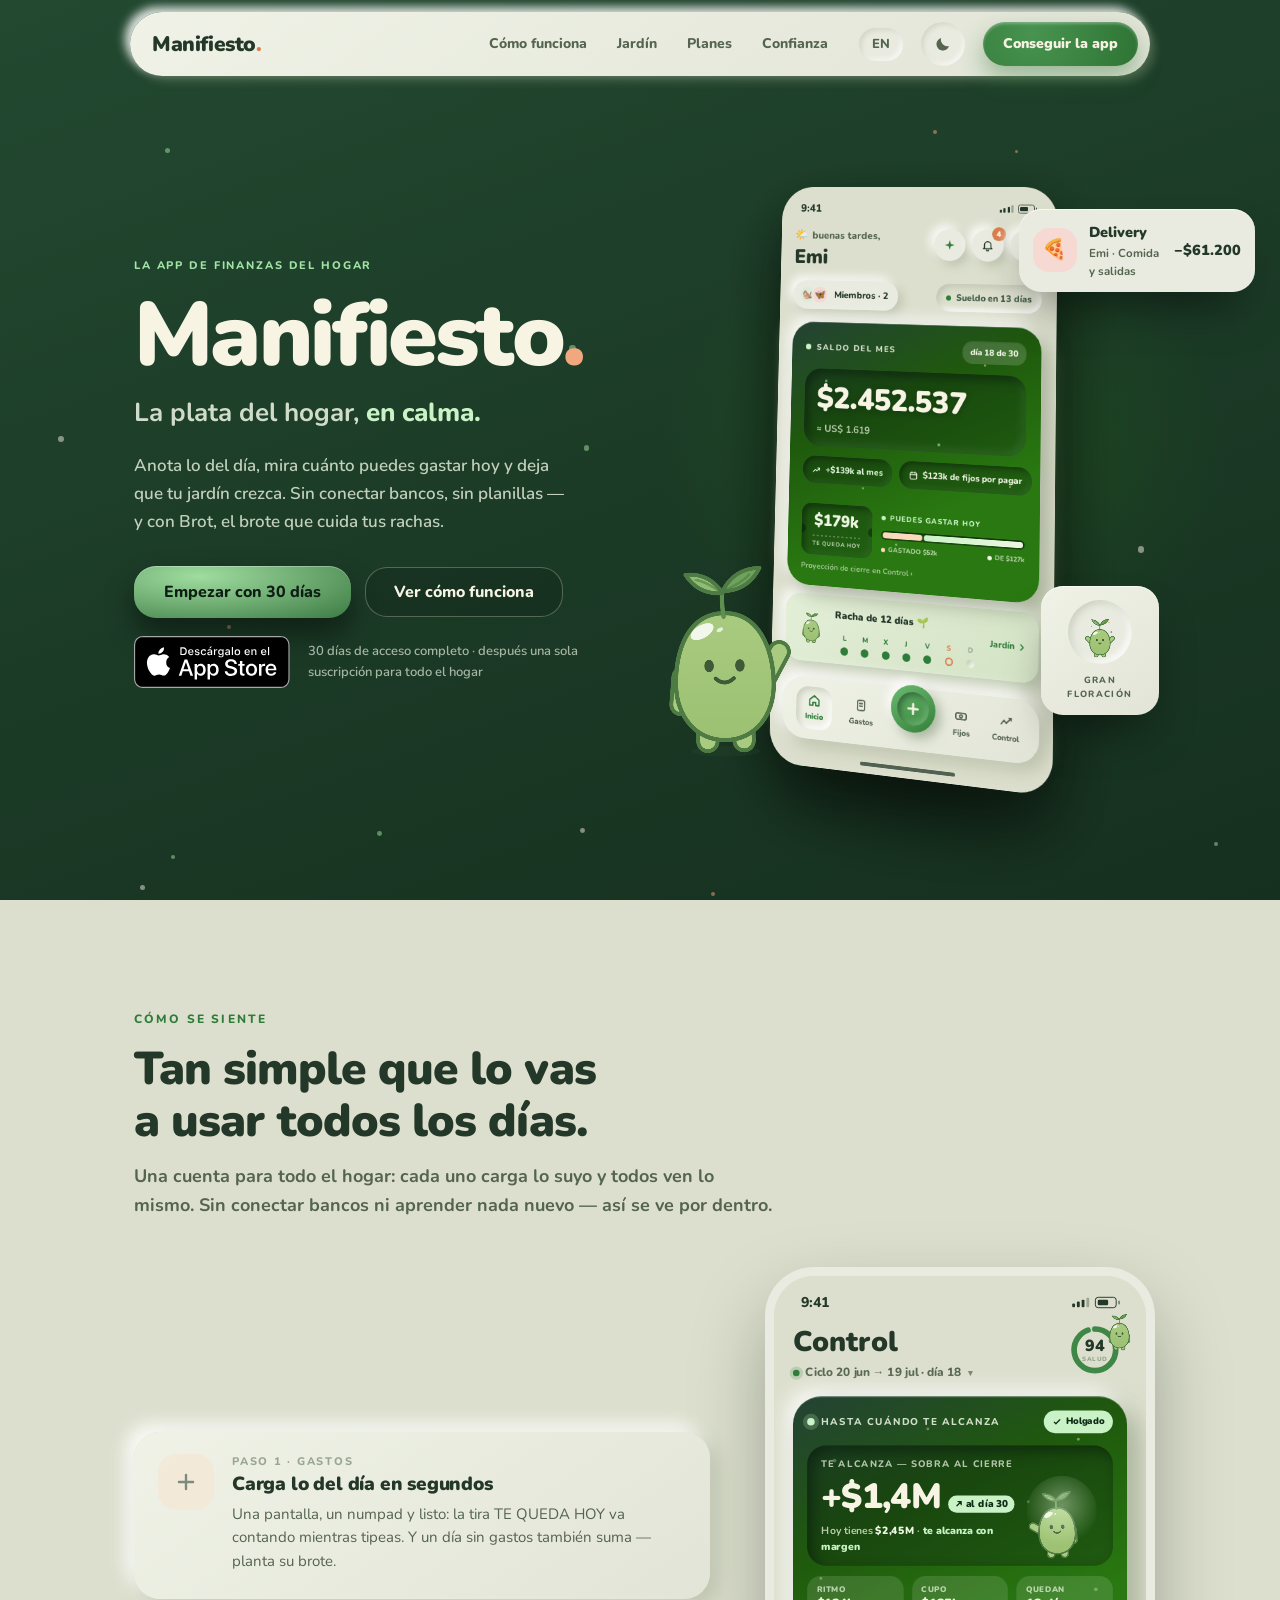
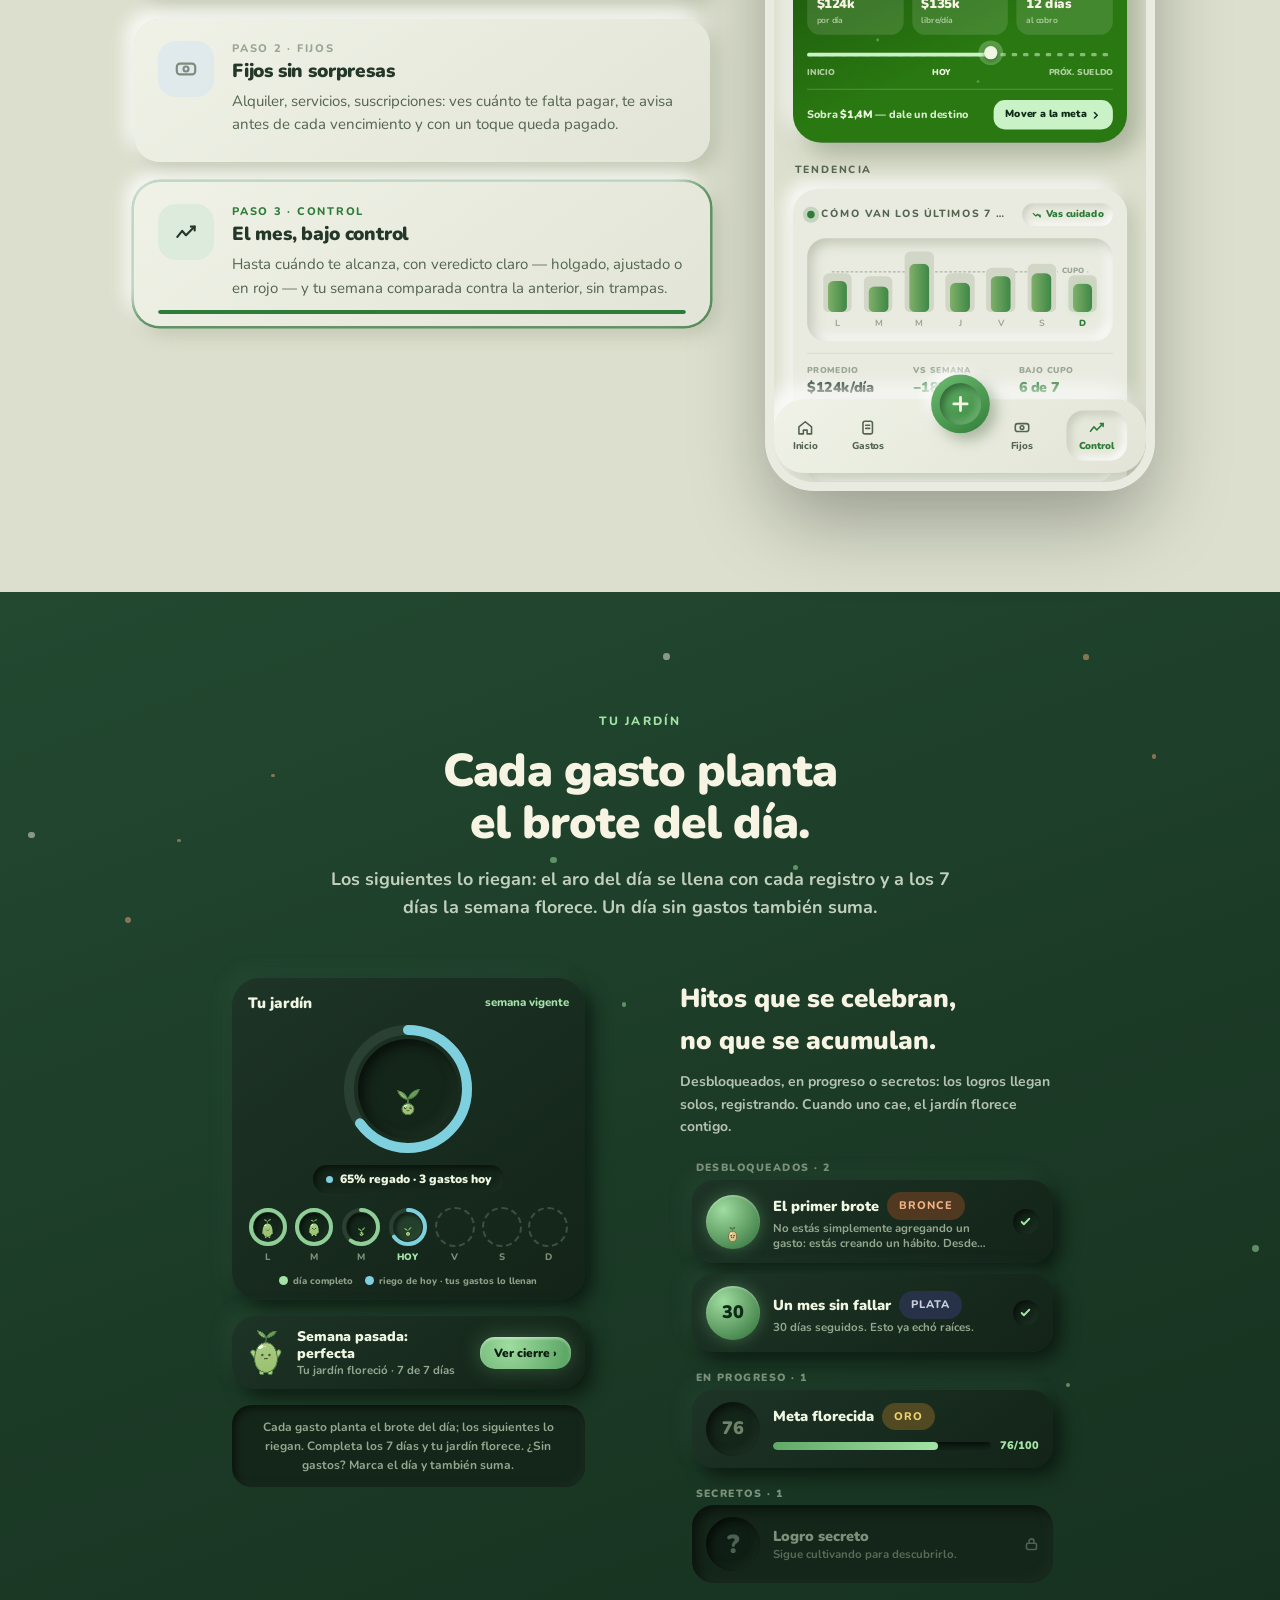
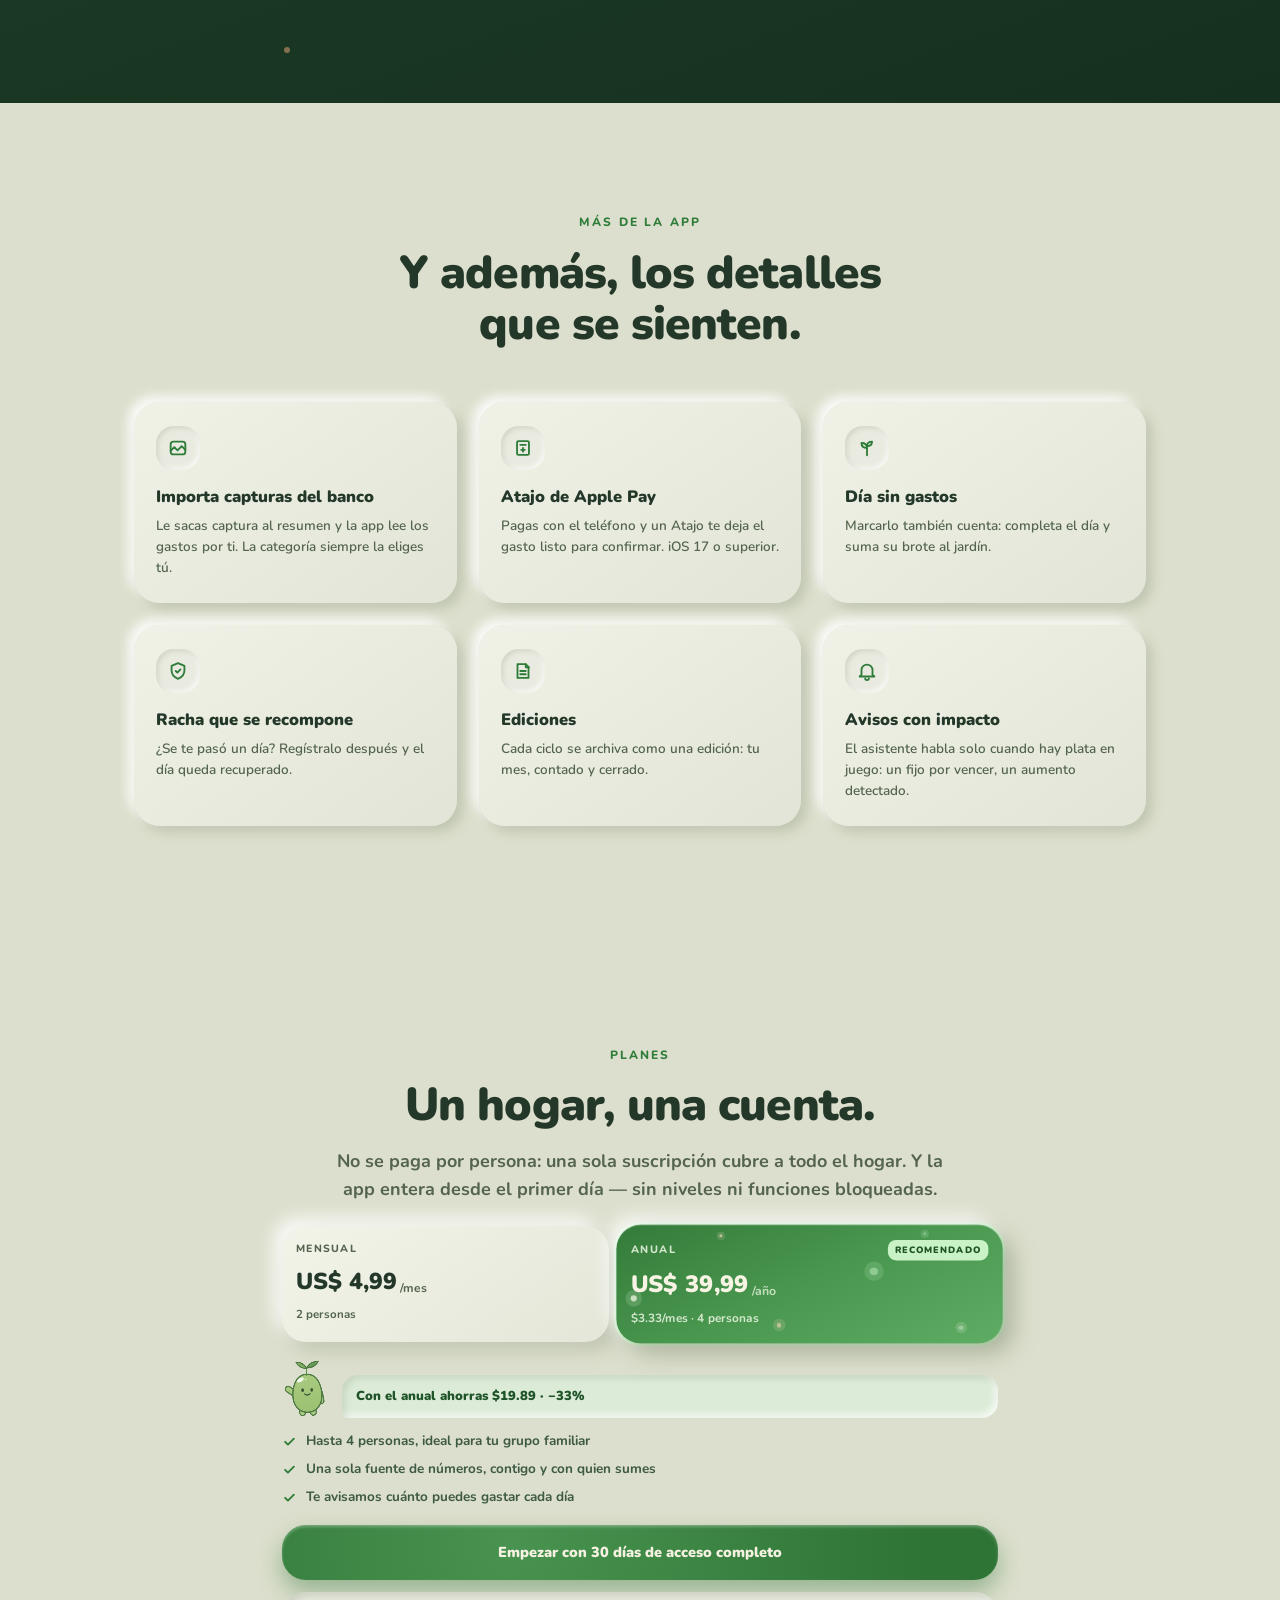
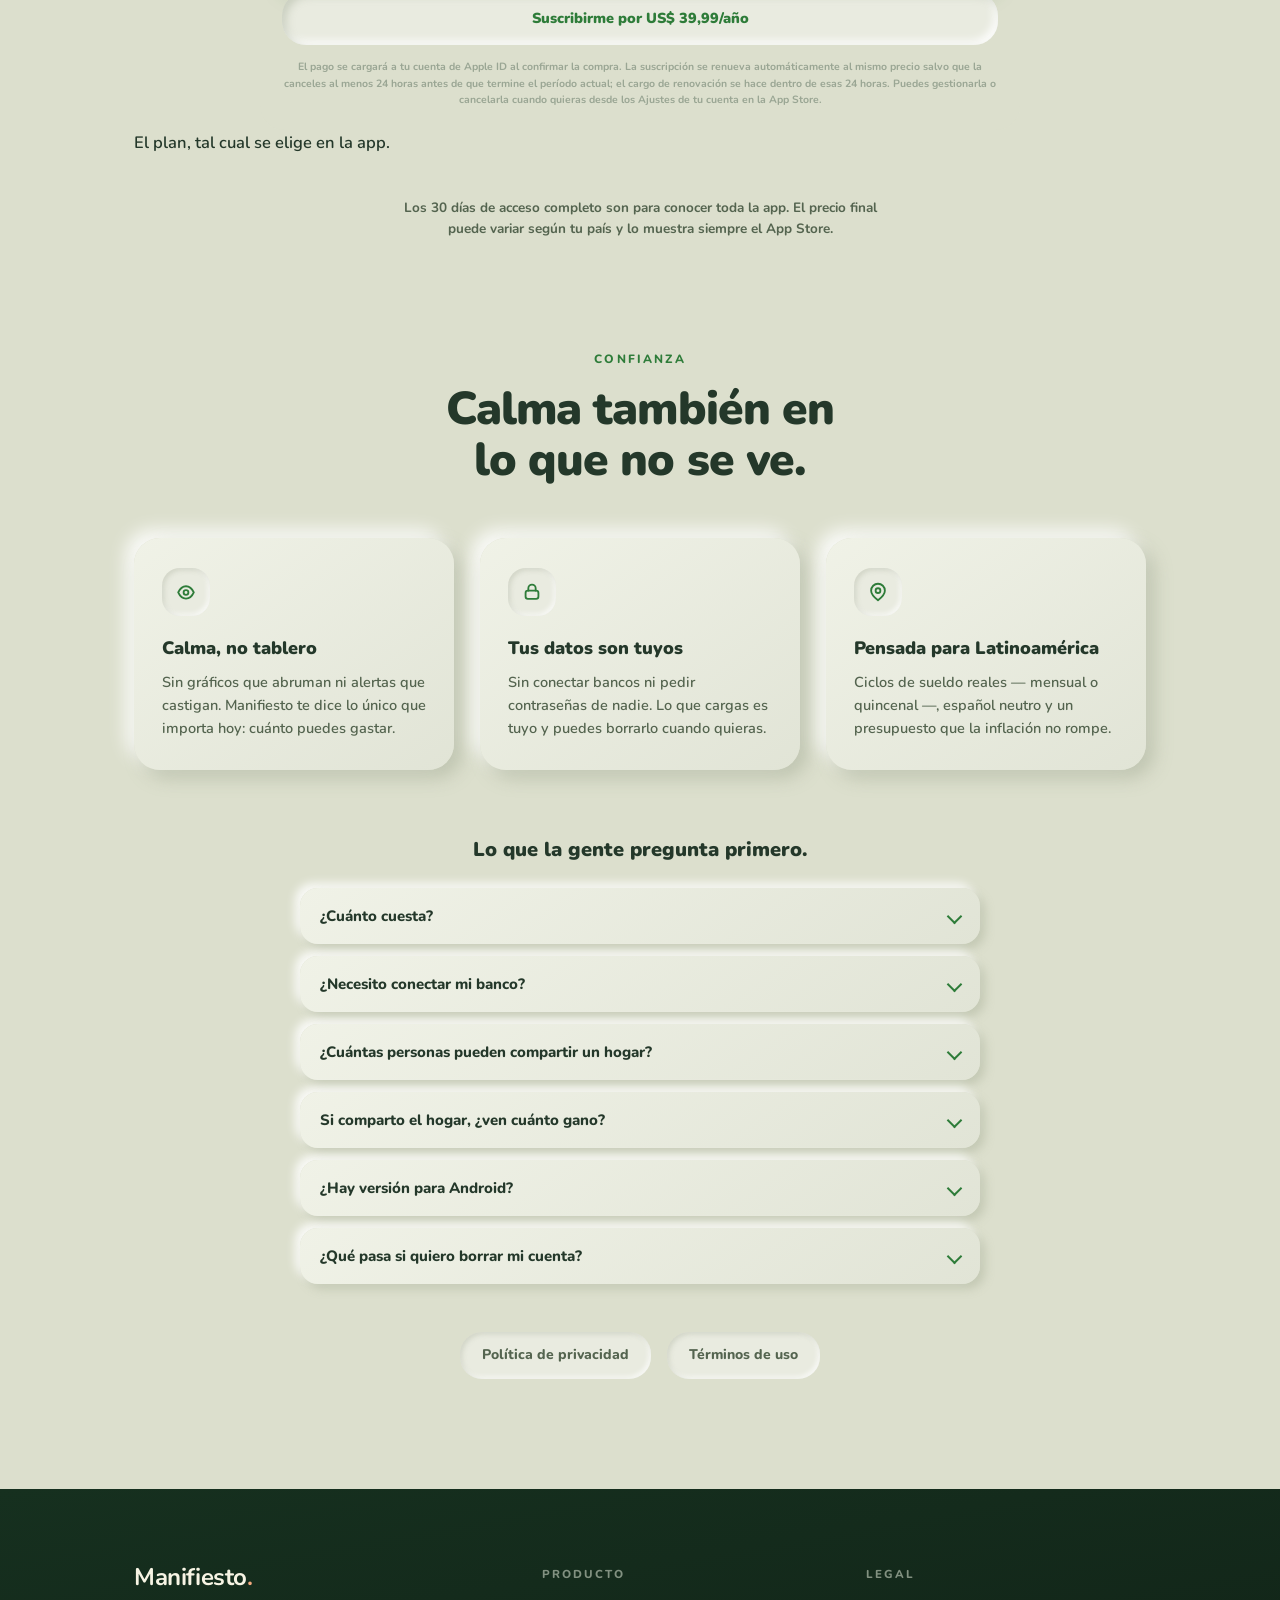
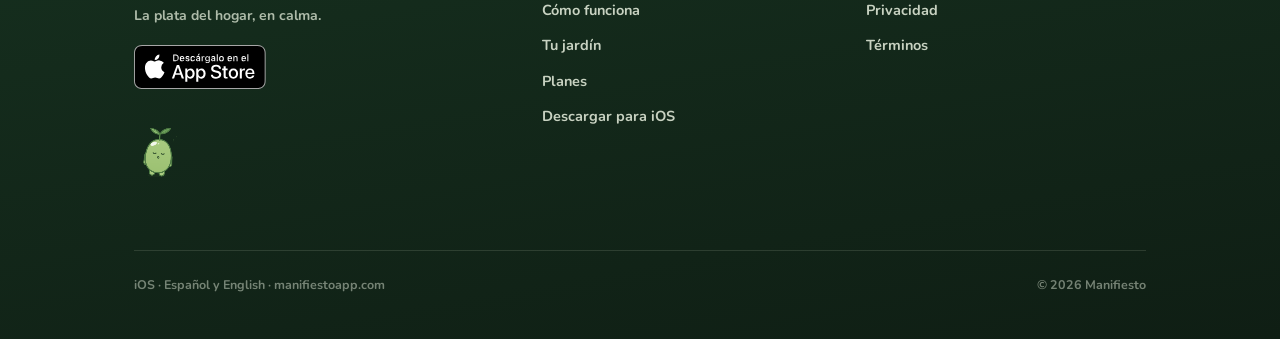
==== index.html @ 4c2036f4 "fix(landing): el atajo deja el gasto listo para confirmar y la racha se recompone sin escudos Los es" ====
<!doctype html>
<html lang="es-419">
<head>
  <meta charset="utf-8" />
  <meta name="viewport" content="width=device-width,initial-scale=1,viewport-fit=cover" />
  <meta name="theme-color" content="#234931" />
  <meta name="color-scheme" content="light dark" />

  <!-- Tema: resolver antes del primer paint (elección guardada → preferencia del sistema). -->
  <script>
    (function () {
      try {
        var t = localStorage.getItem('manifiesto-theme');
        if (t === 'light' || t === 'dark') {
          document.documentElement.setAttribute('data-theme', t);
        }
      } catch (e) {}
    })();
  </script>
  <title>Manifiesto · Las finanzas del hogar, claras y en calma</title>
  <meta name="description" content="App de finanzas para el hogar. Todo tu hogar ve lo mismo del mes: gastos del día, fijos, metas y un asistente que te avisa antes de que se te vaya el mes." />
  <meta name="keywords" content="finanzas del hogar, app de finanzas, gastos compartidos, finanzas compartidas, control de gastos Latinoamérica, presupuesto del hogar, app de ahorro, manifiesto app" />
  <meta name="author" content="Manifiesto" />
  <meta name="robots" content="index, follow, max-image-preview:large" />
  <link rel="canonical" href="https://manifiestoapp.com/" />
  <meta name="apple-itunes-app" content="app-id=6776033487" />

  <!-- Open Graph -->
  <meta property="og:type" content="website" />
  <meta property="og:site_name" content="Manifiesto" />
  <meta property="og:title" content="Manifiesto · Las finanzas del hogar, en calma" />
  <meta property="og:description" content="Una sola app para que la plata del hogar tenga claridad y calma." />
  <meta property="og:locale" content="es_419" />
  <meta property="og:url" content="https://manifiestoapp.com/" />
  <meta property="og:image" content="https://manifiestoapp.com/assets/og-cover.svg" />
  <meta property="og:image:width" content="1200" />
  <meta property="og:image:height" content="630" />
  <meta property="og:image:alt" content="Manifiesto — las finanzas de tu hogar" />

  <!-- Twitter Card -->
  <meta name="twitter:card" content="summary_large_image" />
  <meta name="twitter:title" content="Manifiesto · Las finanzas del hogar, en calma" />
  <meta name="twitter:description" content="Una app para que en tu hogar vean lo mismo del mes: gastos, fijos, metas. En calma." />
  <meta name="twitter:image" content="https://manifiestoapp.com/assets/og-cover.svg" />
  <meta name="twitter:image:alt" content="Manifiesto — las finanzas de tu hogar" />

  <link rel="apple-touch-icon" href="/assets/fern.svg" />
  <link rel="icon" type="image/svg+xml" href="/assets/fern.svg" />

  <link rel="preconnect" href="https://fonts.googleapis.com" />
  <link rel="preconnect" href="https://fonts.gstatic.com" crossorigin />
  <link rel="stylesheet" href="https://fonts.googleapis.com/css2?family=Nunito:wght@600;700;800;900&display=swap" />

  <script type="application/ld+json">
  {
    "@context": "https://schema.org",
    "@graph": [
      {
        "@type": "Organization",
        "@id": "https://manifiestoapp.com/#org",
        "name": "Manifiesto",
        "url": "https://manifiestoapp.com/",
        "logo": "https://manifiestoapp.com/assets/fern.svg",
        "email": "soporte@manifiestoapp.com",
        "areaServed": "AR",
        "sameAs": []
      },
      {
        "@type": "MobileApplication",
        "name": "Manifiesto",
        "operatingSystem": "iOS 17+",
        "applicationCategory": "FinanceApplication",
        "inLanguage": "es-419",
        "description": "App de finanzas del hogar. Todo tu hogar ve el mismo mes: gastos del día, fijos, metas de ahorro y un asistente.",
        "publisher": { "@id": "https://manifiestoapp.com/#org" },
        "offers": {
          "@type": "Offer",
          "price": "4.99",
          "priceCurrency": "USD",
          "description": "Suscripción mensual por hogar tras 30 días de acceso completo"
        }
      },
      {
        "@type": "WebSite",
        "url": "https://manifiestoapp.com/",
        "name": "Manifiesto",
        "inLanguage": "es-419",
        "publisher": { "@id": "https://manifiestoapp.com/#org" }
      }
    ]
  }
  </script>

<style>
  /* ─────────────────────────────────────────────────────────
     Manifiesto · propuesta de landing "neo"
     El material de la app (salvia / noche de bosque) llevado
     a la web. Tokens verbatim de mobile/theme/neo-tokens.ts.
     ───────────────────────────────────────────────────────── */

  :root {
    /* Salvia (claro) */
    --bg: #DCDFCD;
    --surface: #E9EBE0;
    --raised-a: #F0F2E7;
    --raised-b: #E1E4D6;
    --sheet: #F0EFE3;
    --well: #E9EBE0;
    --scrim: #B9BEAC;

    --text: #24382A;
    --muted: #54644F;
    --tertiary: #9AA694;

    --green: #2E7C39;
    --green-deep: #1F5429;
    --green-link: #1F5429;
    --warm: #C96F3F;
    --warm-bright: #D97E4F;

    /* Hero forest — idéntico en ambos temas (decisión de la app) */
    --forest-a: #244235;
    --forest-b: #1F590D;
    --forest-c: #297811;
    --hero-text: #F7F4E4;
    --hero-soft: rgba(240, 248, 230, 0.8);
    --hero-label: rgba(240, 248, 230, 0.85);
    --hero-green: #C9F3C6;
    --hero-peach: #FBD9BC;

    --cta-a: #489350;
    --cta-b: #2E7434;
    --cta-text: #F5F2E1;

    --racha-a: #E4EFD8;
    --racha-b: #D3E2C4;

    /* Pasteles de categoría */
    --p-hogar: #DDEBDD;
    --p-comida: #F7E3CF;
    --p-cuotas: #D6E4F0;
    --p-ink: #24382A;

    --sh-hero: 12px 12px 26px rgba(124,138,110,0.55), -8px -8px 20px rgba(255,255,255,0.85), inset 0 1px 0 rgba(255,255,255,0.25);
    --sh-xl: 10px 10px 22px rgba(124,138,110,0.5), -8px -8px 18px rgba(255,255,255,0.85), inset 0 1px 0 rgba(255,255,255,0.25);
    --sh-lg: 8px 8px 18px rgba(151,160,136,0.42), -8px -8px 18px rgba(255,255,255,0.92);
    --sh-md: 6px 6px 12px rgba(151,160,136,0.4), -6px -6px 12px rgba(255,255,255,0.9);
    --sh-sm: 5px 5px 10px rgba(151,160,136,0.35), -5px -5px 10px rgba(255,255,255,0.85);
    --in-sm: inset 2px 2px 5px rgba(151,160,136,0.3), inset -2px -2px 5px rgba(255,255,255,0.8);
    --in-md: inset 3px 3px 7px rgba(151,160,136,0.35), inset -3px -3px 7px rgba(255,255,255,0.9);
    --in-lg: inset 4px 4px 9px rgba(151,160,136,0.4), inset -4px -4px 9px rgba(255,255,255,0.95);
    --sh-cta: 0 12px 24px rgba(46,116,52,0.4), inset 0 2px 3px rgba(255,255,255,0.3);
    --ring: 0 0 0 2.5px #2E7C39;

    --mote-1: #7FB069;
    --mote-2: #E8A87C;
    --mote-3: #9BB894;

    --radius-hero: 32px;
    --radius-card: 26px;
    --radius-tile: 18px;
    --radius-pill: 22px;
    --radius-nav: 32px;
  }

  @media (prefers-color-scheme: dark) {
    :root:not([data-theme="light"]) {
      --bg: #0F1A13;
      --surface: #1D3426;
      --raised-a: #1D3426;
      --raised-b: #132318;
      --sheet: #1B2F22;
      --well: #142519;
      --scrim: #0A130D;

      --text: #F1EEDD;
      --muted: #93A78F;
      --tertiary: #7C917A;

      --green: #A4E3A6;
      --green-deep: #1F5429;
      --green-link: #A4E3A6;
      --warm: #F2A87E;
      --warm-bright: #F2A87E;

      --cta-a: #9FDC9F;
      --cta-b: #3E7D46;
      --cta-text: #0F1E14;

      --racha-a: #24422C;
      --racha-b: #1A3120;

      --p-hogar: #214F21;
      --p-comida: #503821;
      --p-cuotas: #213A50;
      --p-ink: #F1EEDD;

      --sh-hero: 12px 12px 26px rgba(0,0,0,0.6), -8px -8px 20px rgba(101,152,113,0.12), inset 0 1px 0 rgba(164,227,166,0.12);
      --sh-xl: 10px 10px 22px rgba(0,0,0,0.6), -8px -8px 18px rgba(101,152,113,0.12), inset 0 1px 0 rgba(164,227,166,0.12);
      --sh-lg: 8px 8px 18px rgba(0,0,0,0.5), -8px -8px 18px rgba(101,152,113,0.1);
      --sh-md: 6px 6px 12px rgba(0,0,0,0.5), -6px -6px 12px rgba(101,152,113,0.1);
      --sh-sm: 5px 5px 10px rgba(0,0,0,0.45), -5px -5px 10px rgba(101,152,113,0.08);
      --in-sm: inset 2px 2px 5px rgba(0,0,0,0.45), inset -2px -2px 5px rgba(101,152,113,0.07);
      --in-md: inset 3px 3px 7px rgba(0,0,0,0.5), inset -3px -3px 7px rgba(101,152,113,0.08);
      --in-lg: inset 4px 4px 9px rgba(0,0,0,0.5), inset -4px -4px 9px rgba(101,152,113,0.08);
      --sh-cta: 0 12px 24px rgba(0,0,0,0.45), 0 0 26px rgba(140,225,150,0.3), inset 0 2px 3px rgba(255,255,255,0.3);
      --ring: 0 0 0 2.5px #A4E3A6;

      --mote-1: #A4E3A6;
      --mote-2: #F2A87E;
      --mote-3: #F1EEDD;
    }
  }

  :root[data-theme="dark"] {
    --bg: #0F1A13;
    --surface: #1D3426;
    --raised-a: #1D3426;
    --raised-b: #132318;
    --sheet: #1B2F22;
    --well: #142519;
    --scrim: #0A130D;

    --text: #F1EEDD;
    --muted: #93A78F;
    --tertiary: #7C917A;

    --green: #A4E3A6;
    --green-deep: #1F5429;
    --green-link: #A4E3A6;
    --warm: #F2A87E;
    --warm-bright: #F2A87E;

    --cta-a: #9FDC9F;
    --cta-b: #3E7D46;
    --cta-text: #0F1E14;

    --racha-a: #24422C;
    --racha-b: #1A3120;

    --p-hogar: #214F21;
    --p-comida: #503821;
    --p-cuotas: #213A50;
    --p-ink: #F1EEDD;

    --sh-hero: 12px 12px 26px rgba(0,0,0,0.6), -8px -8px 20px rgba(101,152,113,0.12), inset 0 1px 0 rgba(164,227,166,0.12);
    --sh-xl: 10px 10px 22px rgba(0,0,0,0.6), -8px -8px 18px rgba(101,152,113,0.12), inset 0 1px 0 rgba(164,227,166,0.12);
    --sh-lg: 8px 8px 18px rgba(0,0,0,0.5), -8px -8px 18px rgba(101,152,113,0.1);
    --sh-md: 6px 6px 12px rgba(0,0,0,0.5), -6px -6px 12px rgba(101,152,113,0.1);
    --sh-sm: 5px 5px 10px rgba(0,0,0,0.45), -5px -5px 10px rgba(101,152,113,0.08);
    --in-sm: inset 2px 2px 5px rgba(0,0,0,0.45), inset -2px -2px 5px rgba(101,152,113,0.07);
    --in-md: inset 3px 3px 7px rgba(0,0,0,0.5), inset -3px -3px 7px rgba(101,152,113,0.08);
    --in-lg: inset 4px 4px 9px rgba(0,0,0,0.5), inset -4px -4px 9px rgba(101,152,113,0.08);
    --sh-cta: 0 12px 24px rgba(0,0,0,0.45), 0 0 26px rgba(140,225,150,0.3), inset 0 2px 3px rgba(255,255,255,0.3);
    --ring: 0 0 0 2.5px #A4E3A6;

    --mote-1: #A4E3A6;
    --mote-2: #F2A87E;
    --mote-3: #F1EEDD;
  }

  * { box-sizing: border-box; }

  html { scroll-behavior: smooth; }
  @media (prefers-reduced-motion: reduce) { html { scroll-behavior: auto; } }

  body {
    margin: 0;
    background: var(--bg);
    color: var(--text);
    font-family: 'Nunito', 'Avenir Next', 'Trebuchet MS', system-ui, sans-serif;
    font-weight: 600;
    font-size: 16.5px;
    line-height: 1.6;
    -webkit-font-smoothing: antialiased;
  }

  ::selection { background: rgba(46,124,57,0.25); }

  h1, h2, h3 { text-wrap: balance; margin: 0; }
  p { margin: 0; }
  a { color: var(--green-link); }

  .skip {
    position: absolute; left: -9999px; top: 0; z-index: 200;
    background: var(--sheet); color: var(--text);
    padding: 10px 18px; border-radius: 14px; font-weight: 800;
  }
  .skip:focus-visible { left: 16px; top: 12px; box-shadow: var(--ring); outline: none; }

  :focus-visible { outline: none; box-shadow: var(--ring); border-radius: 12px; }

  /* ── Nav ──────────────────────────────────────────────── */
  .nav {
    position: fixed; top: 12px; left: 0; right: 0; z-index: 100;
    max-width: 1060px; margin: 0 auto; padding: 0 20px;
  }
  /* Las anclas no deben quedar debajo de la barra fija */
  [id] { scroll-margin-top: 96px; }
  .nav__bar {
    display: flex; align-items: center; gap: 18px;
    background: linear-gradient(145deg, var(--raised-a), var(--raised-b));
    box-shadow: var(--sh-sm);
    border-radius: var(--radius-nav);
    padding: 10px 12px 10px 22px;
  }
  .wordmark {
    font-weight: 900; font-size: 21px; letter-spacing: -0.4px;
    color: var(--text); text-decoration: none; line-height: 1;
  }
  .wordmark .dot { color: var(--warm-bright); }
  .nav__links { display: flex; gap: 4px; margin-left: auto; }
  .nav__links a {
    text-decoration: none; color: var(--muted);
    font-size: 14px; font-weight: 800;
    padding: 8px 13px; border-radius: 16px;
  }
  .nav__links a:hover { color: var(--text); background: var(--well); box-shadow: var(--in-sm); }
  .nav__lang {
    text-decoration: none; font-size: 13px; font-weight: 800; color: var(--muted);
    background: var(--well); box-shadow: var(--in-sm);
    padding: 10px 13px; border-radius: 16px; line-height: 1;
  }
  .nav__lang:hover { color: var(--text); }
  .theme-btn {
    width: 44px; height: 44px; border: 0; cursor: pointer;
    border-radius: 50%; color: var(--muted);
    background: var(--well); box-shadow: var(--in-sm);
    display: grid; place-items: center;
  }
  .theme-btn:hover { color: var(--text); }
  .nav__cta {
    text-decoration: none;
    font-size: 14px; font-weight: 900; color: var(--cta-text);
    background: radial-gradient(circle at 32% 28%, var(--cta-a), var(--cta-b));
    box-shadow: var(--sh-cta);
    padding: 11px 20px; border-radius: var(--radius-pill);
    white-space: nowrap;
  }

  .shell { max-width: 1060px; margin: 0 auto; padding: 0 24px; position: relative; z-index: 1; }

  /* ── Tipos comunes ────────────────────────────────────── */
  .eyebrow {
    font-size: 12px; font-weight: 800; letter-spacing: 0.18em; text-transform: uppercase;
    color: var(--green); margin: 0 0 14px;
  }
  .title {
    font-size: clamp(30px, 4.4vw, 46px);
    font-weight: 900; line-height: 1.12; letter-spacing: -0.02em;
  }
  .lede {
    font-size: 18px; font-weight: 700; color: var(--muted);
    max-width: 58ch; margin-top: 16px;
  }

  /* Motas ambientales */
  .motes { position: absolute; inset: 0; z-index: 0; pointer-events: none; overflow: hidden; }
  .mote {
    position: absolute; border-radius: 50%;
    animation: mote-drift var(--dur, 16s) ease-in-out infinite alternate;
    opacity: 0.5;
  }
  @keyframes mote-drift {
    from { transform: translate3d(0, 0, 0); opacity: 0.25; }
    50% { opacity: 0.6; }
    to { transform: translate3d(var(--dx, 20px), var(--dy, -30px), 0); opacity: 0.3; }
  }

  /* ── Secciones ────────────────────────────────────────── */
  .section { position: relative; padding: 110px 0; }
  .section__head { max-width: 720px; }
  .section__head--center { margin-inline: auto; text-align: center; }
  .section__head--center .lede { margin-inline: auto; }

  /* Cómo se siente: pasos interactivos + pantallas reales */
  .showcase {
    display: grid; grid-template-columns: 1fr 372px;
    gap: 64px; align-items: center; margin-top: 56px;
  }
  .steps { display: grid; gap: 20px; }
  .step {
    position: relative; overflow: hidden;
    display: grid; grid-template-columns: 56px 1fr; gap: 18px; align-items: start;
    background: linear-gradient(145deg, var(--raised-a), var(--raised-b));
    box-shadow: var(--sh-lg);
    border-radius: var(--radius-card);
    padding: 22px 24px 26px;
    border: 0; text-align: left; cursor: pointer;
    font-family: inherit; color: inherit;
  }
  .step.is-active { box-shadow: var(--sh-lg), var(--ring); }
  .step__icon {
    width: 56px; height: 56px; border-radius: var(--radius-tile);
    display: grid; place-items: center;
    color: var(--p-ink); opacity: 0.55;
  }
  .step.is-active .step__icon { opacity: 1; }
  .step__icon--carga { background: var(--p-comida); }
  .step__icon--fijos { background: var(--p-cuotas); }
  .step__icon--control { background: var(--p-hogar); }
  .step h3 { font-size: 19px; font-weight: 900; letter-spacing: -0.01em; margin: 0; }
  .step__body p { font-size: 15px; color: var(--muted); margin-top: 6px; line-height: 1.55; }
  .step__n {
    font-size: 11px; font-weight: 800; letter-spacing: 0.16em;
    color: var(--tertiary); display: block; margin-bottom: 2px;
  }
  .step.is-active .step__n { color: var(--green); }
  .step__clock {
    position: absolute; left: 24px; right: 24px; bottom: 12px;
    height: 4px; border-radius: 2px;
    background: var(--well); box-shadow: var(--in-sm);
    overflow: hidden; opacity: 0;
  }
  .step.is-active .step__clock { opacity: 1; }
  .step__clock i { display: block; height: 100%; width: 0; border-radius: 2px; background: var(--green); }
  .step.is-active .step__clock i { animation: clock-fill 6.5s linear both; }
  @keyframes clock-fill { from { width: 0; } to { width: 100%; } }

  /* Marco del teléfono con las pantallas reales (salvia fija, como una captura) */
  .show-phone {
    width: 372px; margin-inline: auto;
    border-radius: 40px;
    background: #DCDFCD;
    box-shadow: 0 0 0 9px #E9EBE0, 0 34px 80px rgba(8, 14, 8, 0.35);
    overflow: hidden;
  }
  .show-screens {
    position: relative;
    width: 100%;
    aspect-ratio: var(--shot-ratio, 393 / 852);
  }
  .show-slot {
    position: absolute; inset: 0;
    opacity: 0; transition: opacity 480ms ease;
    pointer-events: none;
  }
  .show-slot.is-active { opacity: 1; }
  .show-slot .fx-shot {
    width: 393px;
    height: 852px; /* viewport real del teléfono: el contenido restante queda "bajo el fold" */
    overflow: hidden; position: relative;
    transform: scale(var(--shot-scale, 0.9466));
    transform-origin: top left;
  }

  /* ── Banda jardín (siempre oscura — colores fijos) ────── */
  .band {
    position: relative; overflow: hidden;
    background: linear-gradient(160deg, #234931 0%, #1B3A26 55%, #16301F 100%);
    padding: 120px 0;
    color: #F7F4E4;
  }
  .band .eyebrow { color: #A4E3A6; }
  .band .title { color: #F7F4E4; }
  .band .lede { color: rgba(240,248,230,0.78); }
  .jardin-cols {
    display: grid; grid-template-columns: 1fr 1fr;
    gap: 48px; max-width: 880px;
    margin: 56px auto 0;
    align-items: start; justify-items: center;
  }
  .jardin-col { width: 100%; max-width: 384px; min-width: 0; }
  .jardin-sub {
    font-size: clamp(20px, 2.4vw, 26px); font-weight: 900;
    color: #F7F4E4; text-wrap: balance; margin: 0 0 10px;
  }
  .jardin-sublede {
    font-size: 14px; font-weight: 700; color: rgba(240,248,230,0.72);
    line-height: 1.6; margin: 0 0 22px;
  }
  @media (max-width: 860px) {
    .jardin-cols { grid-template-columns: 1fr; gap: 56px; }
  }

  /* ── Y además ─────────────────────────────────────────── */
  .extras-grid {
    display: grid; grid-template-columns: repeat(3, 1fr);
    gap: 22px; margin-top: 52px;
  }
  .extra {
    background: linear-gradient(145deg, var(--raised-a), var(--raised-b));
    box-shadow: var(--sh-md);
    border-radius: var(--radius-card);
    padding: 24px 22px;
  }
  .extra__icon {
    width: 44px; height: 44px; border-radius: var(--radius-tile);
    background: var(--well); box-shadow: var(--in-sm);
    display: grid; place-items: center; color: var(--green);
    margin-bottom: 14px;
  }
  .extra h3 { font-size: 16.5px; font-weight: 900; margin: 0; }
  .extra p { font-size: 13.5px; color: var(--muted); margin-top: 6px; line-height: 1.55; }
  @media (max-width: 960px) { .extras-grid { grid-template-columns: 1fr 1fr; } }
  @media (max-width: 640px) { .extras-grid { grid-template-columns: 1fr; } }

  /* ── Planes ───────────────────────────────────────────── */
  .plans-foot {
    text-align: center; font-size: 13.5px; font-weight: 700; color: var(--muted);
    max-width: 60ch; margin: 40px auto 0;
  }

  /* ── Confianza ────────────────────────────────────────── */
  .principles { display: grid; grid-template-columns: repeat(3, 1fr); gap: 26px; margin-top: 52px; }
  .principle {
    background: linear-gradient(145deg, var(--raised-a), var(--raised-b));
    box-shadow: var(--sh-lg);
    border-radius: var(--radius-card);
    padding: 30px 28px;
  }
  .principle .glyph {
    width: 48px; height: 48px; border-radius: var(--radius-tile);
    background: var(--well); box-shadow: var(--in-sm);
    display: grid; place-items: center; color: var(--green);
    margin-bottom: 18px;
  }
  .principle h3 { font-size: 18px; font-weight: 900; }
  .principle p { font-size: 14.5px; color: var(--muted); margin-top: 8px; }
  .faq { max-width: 680px; margin: 64px auto 0; }
  .faq__title { font-size: 20px; font-weight: 900; text-align: center; margin: 0 0 22px; }
  .faq__item {
    background: linear-gradient(145deg, var(--raised-a), var(--raised-b));
    box-shadow: var(--sh-sm);
    border-radius: var(--radius-tile);
    margin-bottom: 12px;
    padding: 0 20px;
  }
  .faq__item summary {
    cursor: pointer; list-style: none;
    display: flex; align-items: center; justify-content: space-between; gap: 12px;
    font-size: 15px; font-weight: 800;
    padding: 16px 0;
  }
  .faq__item summary::-webkit-details-marker { display: none; }
  .faq__item summary::after {
    content: ''; flex: none; width: 9px; height: 9px;
    border-right: 2.5px solid var(--green); border-bottom: 2.5px solid var(--green);
    transform: rotate(45deg); transition: transform 200ms ease;
  }
  .faq__item[open] summary::after { transform: rotate(-135deg); }
  .faq__item p { font-size: 14px; color: var(--muted); line-height: 1.6; padding: 0 0 16px; }
  @media (prefers-reduced-motion: reduce) { .faq__item summary::after { transition: none; } }

  .legal-chips { display: flex; justify-content: center; gap: 16px; margin-top: 48px; flex-wrap: wrap; }
  .legal-chips a {
    text-decoration: none; font-size: 14px; font-weight: 800; color: var(--muted);
    background: var(--well); box-shadow: var(--in-sm);
    padding: 12px 22px; border-radius: var(--radius-pill);
  }
  .legal-chips a:hover { color: var(--text); }

  /* ── Badge oficial del App Store ──────────────────────── */
  .asb { display: inline-block; line-height: 0; border-radius: 10px; }
  .asb .asb-svg { display: block; width: auto; }
  .asb-hero .asb-svg { height: 52px; }
  .asb-footer .asb-svg { height: 44px; }
  .asb:focus-visible { outline: 2.5px solid #9FDC9F; outline-offset: 3px; box-shadow: none; }
  .hf-storerow {
    display: flex; align-items: center; gap: 18px; flex-wrap: wrap;
  }
  .hf-storerow .hf-fineprint { flex: 1; min-width: 220px; max-width: 34ch; }
  .asb-footer { margin-top: 18px; }

  /* ── Footer (siempre oscuro — colores fijos) ──────────── */
  .footer {
    background: linear-gradient(170deg, #16301F 0%, #0F1E14 100%);
    color: rgba(240,248,230,0.7);
    padding: 76px 0 44px;
    position: relative; overflow: hidden;
  }
  .footer .shell { display: grid; grid-template-columns: 1.3fr 1fr 1fr; gap: 44px; }
  .footer .wordmark { color: #F7F4E4; font-size: 24px; }
  .footer__tag { font-size: 14px; font-weight: 700; margin-top: 12px; max-width: 30ch; }
  .footer h4 {
    font-size: 11.5px; font-weight: 800; letter-spacing: 0.18em; text-transform: uppercase;
    color: rgba(240,248,230,0.5); margin: 0 0 14px;
  }
  .footer ul { list-style: none; margin: 0; padding: 0; display: grid; gap: 9px; }
  .footer a { color: rgba(240,248,230,0.82); text-decoration: none; font-size: 14.5px; font-weight: 700; }
  .footer a:hover { color: #C9F3C6; }
  .footer__meta {
    grid-column: 1 / -1;
    border-top: 1px solid rgba(240,248,230,0.12);
    margin-top: 20px; padding-top: 24px;
    display: flex; justify-content: space-between; align-items: end; gap: 20px; flex-wrap: wrap;
    font-size: 12.5px; font-weight: 700; color: rgba(240,248,230,0.45);
  }

  /* ── Splash del sitio (coreografía real del cold start de la app) ── */
  .splash {
    position: fixed; inset: 0; z-index: 400;
    display: grid; place-items: center;
    background: linear-gradient(160deg, #234931 0%, #1B3A26 55%, #16301F 100%);
    animation: splash-out .65s ease 2.2s both;
  }
  html.no-splash .splash { display: none; }
  .splash__inner { display: flex; flex-direction: column; align-items: center; position: relative; z-index: 1; }
  .splash__logo {
    width: 160px; opacity: 0; transform: scale(.55);
    animation: splash-pop .9s cubic-bezier(.3, 1.5, .4, 1) .08s forwards;
  }
  .splash__logo svg { width: 100%; height: auto; display: block; }
  .splash__wordmark {
    margin-top: 22px;
    font-size: 42px; font-weight: 900; letter-spacing: -0.4px; color: #F7F4E4;
    opacity: 0; transform: translateY(10px);
    animation: splash-word .6s ease .75s forwards;
  }
  .splash__wordmark span { color: #F2A87E; }
  @keyframes splash-pop { to { opacity: 1; transform: scale(1); } }
  @keyframes splash-word { to { opacity: 1; transform: none; } }
  @keyframes splash-out { to { opacity: 0; visibility: hidden; } }
  @media (prefers-reduced-motion: reduce) { .splash { display: none; } }

  /* ── Reveal ───────────────────────────────────────────── */
  .reveal { opacity: 0; transform: translateY(26px) scale(.985); transition: opacity 700ms cubic-bezier(.22,.7,.3,1), transform 700ms cubic-bezier(.22,.7,.3,1); }
  .reveal.in { opacity: 1; transform: none; }
  @media (prefers-reduced-motion: reduce) {
    .reveal { opacity: 1; transform: none; transition: none; }
    .mote { animation: none; }
    .step.is-active .step__clock i { animation: none; width: 100%; }
    .show-slot { transition: none; }
  }

  /* ── Responsive ───────────────────────────────────────── */
  @media (max-width: 960px) {
    .showcase { grid-template-columns: 1fr; gap: 48px; }
    .principles { grid-template-columns: 1fr; }
    .footer .shell { grid-template-columns: 1fr; gap: 32px; }
    .nav__links { display: none; }
  }
  .nav__cta-short { display: none; }

  /* Anchos angostos: la barra tiene que entrar entera (sin scroll lateral) */
  @media (max-width: 560px) {
    .nav { padding: 0 12px; }
    .nav__bar { gap: 8px; padding: 8px 8px 8px 16px; }
    .wordmark { font-size: 18px; }
    .nav__lang { margin-left: auto; padding: 9px 10px; font-size: 12px; }
    .theme-btn { width: 38px; height: 38px; }
    .nav__cta { font-size: 13px; padding: 10px 15px; }
    .nav__cta-full { display: none; }
    .nav__cta-short { display: inline; }
    .shell { padding: 0 16px; }
  }
  @media (max-width: 430px) {
    .gl-titleline { flex-wrap: wrap; gap: 6px; }
    .gl-title { overflow: visible; text-overflow: clip; white-space: normal; }
  }
  @media (max-width: 380px) {
    .nav__bar { gap: 6px; padding: 7px 7px 7px 13px; }
    .wordmark { font-size: 17px; }
    .nav__lang { padding: 8px 8px; }
    .theme-btn { width: 36px; height: 36px; }
    .nav__cta { font-size: 12.5px; padding: 9px 12px; }
  }

  /* El teléfono del showcase se escala junto con su marco por breakpoint
     (el shot mide 393px reales y se achica por transform). */
  @media (max-width: 560px) {
    .show-phone { width: 300px; }
    .show-slot .fx-shot { transform: scale(0.7634); }
  }
  @media (max-width: 380px) {
    .show-phone { width: 272px; }
    .show-slot .fx-shot { transform: scale(0.6921); }
  }
  @media (max-width: 720px) {
    .section { padding: 84px 0; }
    .band { padding: 90px 0; }
  }
</style>
</head>
<body>

<div class="splash" id="siteSplash" aria-hidden="true">
  <div class="motes" data-motes="14" data-dark="true"></div>
  <div class="splash__inner">
    <div class="splash__logo"><svg xmlns="http://www.w3.org/2000/svg" viewBox="0 0 841 742" aria-hidden="true"><path fill="#FDFEF9" transform="scale(0.725 0.725318)" d="M930.253 161.648C952.922 159.917 1062.65 162.321 1076.44 174.946C1079.49 177.73 1079.97 182.367 1080.01 186.271C1080.2 205.99 1073.97 226.042 1069.75 245.157C1050.77 331.198 1019.52 419.339 967.311 491.088C958.351 503.402 949.002 515.375 938.355 526.29C892.277 573.533 835.21 606.984 767.766 607.738C704.872 608.441 663.17 580.618 619.808 538.225C612.042 551.619 604.976 565.241 599.394 579.713C562.824 674.534 577.135 784.414 575.226 884.105C575.094 891.017 574.839 899.088 569.313 904.098C566.753 906.419 563.54 907.347 560.122 907.064C553.915 906.55 549.809 902.664 545.937 898.219C544.903 850.17 546.229 802.453 545.856 754.442C545.687 732.639 546.482 705.849 543.286 684.587C538.997 656.056 525.326 615.996 505.998 594.098C471.757 641.839 423.33 665.422 364.287 656.958C361.934 656.532 359.589 656.063 357.252 655.552C292.47 641.763 247.364 597.198 212.432 543.25C202.547 527.751 193.559 511.698 185.511 495.17C176.231 476.329 139.547 392.415 143.742 375.865C144.27 373.78 145.452 372.567 147.286 371.505C155.165 366.941 176.958 362.948 186.794 361.124C251.798 349.071 338.872 343.373 403.143 360.107C449.172 372.091 487.461 397.644 511.7 439.119C538.02 484.154 532.767 522.432 520.174 570.237C529.873 584.248 539.612 597.775 547.484 612.911C549.8 617.364 552.056 622.19 554.717 626.383C562.515 596.662 570.598 571.293 584.369 543.61C589.503 533.291 595.151 523.284 600.587 513.116C597.622 506.214 593.352 497.641 590.117 490.746C578.915 466.869 574.123 446.843 572.474 420.558C569.457 364.126 588.941 308.8 626.655 266.71C699.915 183.799 826.22 168.029 930.253 161.648Z"/><path fill="#A9D57F" transform="scale(0.725 0.725318)" d="M940.001 190.008C976.452 189.436 1012.9 191.405 1049.08 195.901C1047.96 206.133 1046.52 216.328 1044.75 226.468C1039.09 258.278 1028.32 293.779 1017.85 324.454C990.198 405.487 949.024 493.189 876.722 543.311C840.482 568.434 786.505 586.1 742.513 577.238C698.365 568.346 662.384 548.669 636.588 511.375C651.629 486.891 667.932 470.004 688.321 449.745C700.69 437.455 710.432 427.807 724.066 416.835C740.014 403.518 756.623 391.011 773.828 379.362C778.29 376.362 782.793 373.335 787.494 370.523C795.451 365.757 804.841 362.059 811.563 355.592C814.02 353.139 814.386 349.645 812.82 346.623C807.626 336.598 797.538 342.155 790.071 345.557C782.881 348.832 776.098 352.422 769.25 356.208C724.897 380.222 684.913 411.546 650.981 448.86C639.941 460.912 629.717 473.591 619.353 486.222C607.842 463.542 601.504 438.592 600.793 413.168C599.721 364.873 617.657 318.089 650.74 282.886C701.833 229.232 768.24 210.12 839.336 199.1C872.689 194.145 906.299 191.11 940.001 190.008Z"/><path fill="#A9D57F" transform="scale(0.725 0.725318)" d="M299.425 371.216C325.942 368.849 368.616 375.554 394.913 381.185C431.308 388.979 467.255 411.085 487.374 442.889C509.898 478.492 511.072 511.978 502.224 551.543C466.873 522.344 431.932 496.886 387.985 482.014C381.25 479.735 358.193 468.482 352.419 475.503C344.307 485.366 373.887 494.667 379.659 497.195C386.443 500.186 393.14 503.367 399.744 506.736C426.763 520.381 446.339 534.016 469.306 553.437C477.807 560.605 483.531 567.102 491.042 575.382C476.584 600.7 453.484 619.958 425.978 629.626C395.077 640.598 358.147 637.769 328.735 623.233C253.52 586.058 210.161 502.676 181.261 427.685C176.412 415.103 172.678 401.625 168.179 388.882C202.606 377.39 262.485 373.148 299.425 371.216Z"/></svg></div>
    <div class="splash__wordmark">Manifiesto<span>.</span></div>
  </div>
</div>

<a class="skip" href="#main">Saltar al contenido</a>

<header class="nav">
  <div class="nav__bar">
    <a class="wordmark" href="#">Manifiesto<span class="dot">.</span></a>
    <nav class="nav__links" aria-label="Secciones">
      <a href="#producto">Cómo funciona</a>
      <a href="#jardin">Jardín</a>
      <a href="#planes">Planes</a>
      <a href="#confianza">Confianza</a>
    </nav>
    <a class="nav__lang" href="/en/" hreflang="en" aria-label="English version">EN</a>
    <button class="theme-btn" id="themeBtn" type="button" aria-pressed="false" aria-label="Cambiar tema">
      <svg id="themeIcon" width="18" height="18" viewBox="0 0 24 24" fill="none" stroke="currentColor" stroke-width="2" stroke-linecap="round">
        <circle cx="12" cy="12" r="4.2"></circle>
        <path d="M12 2.5v2.4M12 19.1v2.4M2.5 12h2.4M19.1 12h2.4M4.8 4.8l1.7 1.7M17.5 17.5l1.7 1.7M19.2 4.8l-1.7 1.7M6.5 17.5l-1.7 1.7"></path>
      </svg>
    </button>
    <a class="nav__cta" href="https://apps.apple.com/us/app/manifiesto/id6776033487" target="_blank" rel="noopener"><span class="nav__cta-full">Conseguir la app</span><span class="nav__cta-short">Descargar</span></a>
  </div>
</header>

<main id="main">

  <!-- ─── HERO ─────────────────────────────────────────── -->
  <section class="hero-opt" data-opt="f" aria-label="Manifiesto — la app de finanzas del hogar">
  <div class="motes" data-motes="22" data-dark="true" aria-hidden="true"></div>

  <div class="shell hf-grid">
    <div class="hf-copy">
      <p class="hf-eyebrow">La app de finanzas del hogar</p>
      <h2 class="hf-display">Manifiesto<span class="hf-dot">.</span></h2>
      <p class="hf-tagline">La plata del hogar, <span class="hf-calm">en calma.</span></p>
      <p class="hf-sub">Anota lo del día, mira cuánto puedes gastar hoy y deja que tu jardín crezca. Sin conectar bancos, sin planillas — y con Brot, el brote que cuida tus rachas.</p>
      <div class="hf-ctas">
        <a class="hf-cta hf-cta-primary" href="https://apps.apple.com/us/app/manifiesto/id6776033487" target="_blank" rel="noopener">Empezar con 30 días</a>
        <a class="hf-cta hf-cta-ghost" href="#producto">Ver cómo funciona</a>
      </div>
      <div class="hf-storerow">
        <a class="asb asb-hero" href="https://apps.apple.com/us/app/manifiesto/id6776033487" target="_blank" rel="noopener" aria-label="Descárgalo en el App Store"><svg class="asb-svg" aria-hidden="true" focusable="false" xmlns="http://www.w3.org/2000/svg" viewBox="0 0 119.66407 40"><g><g><g><path d="M110.13477,0H9.53468c-.3667,0-.729,0-1.09473.002-.30615.002-.60986.00781-.91895.0127A13.21476,13.21476,0,0,0,5.5171.19141a6.66509,6.66509,0,0,0-1.90088.627A6.43779,6.43779,0,0,0,1.99757,1.99707,6.25844,6.25844,0,0,0,.81935,3.61816a6.60119,6.60119,0,0,0-.625,1.90332,12.993,12.993,0,0,0-.1792,2.002C.00587,7.83008.00489,8.1377,0,8.44434V31.5586c.00489.3105.00587.6113.01515.9219a12.99232,12.99232,0,0,0,.1792,2.0019,6.58756,6.58756,0,0,0,.625,1.9043A6.20778,6.20778,0,0,0,1.99757,38.001a6.27445,6.27445,0,0,0,1.61865,1.1787,6.70082,6.70082,0,0,0,1.90088.6308,13.45514,13.45514,0,0,0,2.0039.1768c.30909.0068.6128.0107.91895.0107C8.80567,40,9.168,40,9.53468,40H110.13477c.3594,0,.7246,0,1.084-.002.3047,0,.6172-.0039.9219-.0107a13.279,13.279,0,0,0,2-.1768,6.80432,6.80432,0,0,0,1.9082-.6308,6.27742,6.27742,0,0,0,1.6172-1.1787,6.39482,6.39482,0,0,0,1.1816-1.6143,6.60413,6.60413,0,0,0,.6191-1.9043,13.50643,13.50643,0,0,0,.1856-2.0019c.0039-.3106.0039-.6114.0039-.9219.0078-.3633.0078-.7246.0078-1.0938V9.53613c0-.36621,0-.72949-.0078-1.09179,0-.30664,0-.61426-.0039-.9209a13.5071,13.5071,0,0,0-.1856-2.002,6.6177,6.6177,0,0,0-.6191-1.90332,6.46619,6.46619,0,0,0-2.7988-2.7998,6.76754,6.76754,0,0,0-1.9082-.627,13.04394,13.04394,0,0,0-2-.17676c-.3047-.00488-.6172-.01074-.9219-.01269-.3594-.002-.7246-.002-1.084-.002Z" style="fill: #a6a6a6"/><path d="M8.44483,39.125c-.30468,0-.602-.0039-.90429-.0107a12.68714,12.68714,0,0,1-1.86914-.1631,5.88381,5.88381,0,0,1-1.65674-.5479,5.40573,5.40573,0,0,1-1.397-1.0166,5.32082,5.32082,0,0,1-1.02051-1.3965,5.72186,5.72186,0,0,1-.543-1.6572,12.41351,12.41351,0,0,1-.1665-1.875c-.00634-.2109-.01464-.9131-.01464-.9131V8.44434S.88185,7.75293.8877,7.5498a12.37039,12.37039,0,0,1,.16553-1.87207,5.7555,5.7555,0,0,1,.54346-1.6621A5.37349,5.37349,0,0,1,2.61183,2.61768,5.56543,5.56543,0,0,1,4.01417,1.59521a5.82309,5.82309,0,0,1,1.65332-.54394A12.58589,12.58589,0,0,1,7.543.88721L8.44532.875H111.21387l.9131.0127a12.38493,12.38493,0,0,1,1.8584.16259,5.93833,5.93833,0,0,1,1.6709.54785,5.59374,5.59374,0,0,1,2.415,2.41993,5.76267,5.76267,0,0,1,.5352,1.64892,12.995,12.995,0,0,1,.1738,1.88721c.0029.2832.0029.5874.0029.89014.0079.375.0079.73193.0079,1.09179V30.4648c0,.3633,0,.7178-.0079,1.0752,0,.3252,0,.6231-.0039.9297a12.73126,12.73126,0,0,1-.1709,1.8535,5.739,5.739,0,0,1-.54,1.67,5.48029,5.48029,0,0,1-1.0156,1.3857,5.4129,5.4129,0,0,1-1.3994,1.0225,5.86168,5.86168,0,0,1-1.668.5498,12.54218,12.54218,0,0,1-1.8692.1631c-.2929.0068-.5996.0107-.8974.0107l-1.084.002Z"/></g><g data-name="&lt;Group&gt;"><g data-name="&lt;Group&gt;"><g data-name="&lt;Group&gt;"><path data-name="&lt;Path&gt;" d="M24.76888,20.30068a4.94881,4.94881,0,0,1,2.35656-4.15206,5.06566,5.06566,0,0,0-3.99116-2.15768c-1.67924-.17626-3.30719,1.00483-4.1629,1.00483-.87227,0-2.18977-.98733-3.6085-.95814a5.31529,5.31529,0,0,0-4.47292,2.72787c-1.934,3.34842-.49141,8.26947,1.3612,10.97608.9269,1.32535,2.01018,2.8058,3.42763,2.7533,1.38706-.05753,1.9051-.88448,3.5794-.88448,1.65876,0,2.14479.88448,3.591.8511,1.48838-.02416,2.42613-1.33124,3.32051-2.66914a10.962,10.962,0,0,0,1.51842-3.09251A4.78205,4.78205,0,0,1,24.76888,20.30068Z" style="fill: #fff"/><path data-name="&lt;Path&gt;" d="M22.03725,12.21089a4.87248,4.87248,0,0,0,1.11452-3.49062,4.95746,4.95746,0,0,0-3.20758,1.65961,4.63634,4.63634,0,0,0-1.14371,3.36139A4.09905,4.09905,0,0,0,22.03725,12.21089Z" style="fill: #fff"/></g></g><g><path d="M42.30227,27.13965h-4.7334l-1.13672,3.35645H34.42727l4.4834-12.418h2.083l4.4834,12.418H43.438ZM38.0591,25.59082h3.752l-1.84961-5.44727h-.05176Z" style="fill: #fff"/><path d="M55.15969,25.96973c0,2.81348-1.50586,4.62109-3.77832,4.62109a3.0693,3.0693,0,0,1-2.84863-1.584h-.043v4.48438h-1.8584V21.44238H48.4302v1.50586h.03418a3.21162,3.21162,0,0,1,2.88281-1.60059C53.645,21.34766,55.15969,23.16406,55.15969,25.96973Zm-1.91016,0c0-1.833-.94727-3.03809-2.39258-3.03809-1.41992,0-2.375,1.23047-2.375,3.03809,0,1.82422.95508,3.0459,2.375,3.0459C52.30227,29.01563,53.24953,27.81934,53.24953,25.96973Z" style="fill: #fff"/><path d="M65.12453,25.96973c0,2.81348-1.50586,4.62109-3.77832,4.62109a3.0693,3.0693,0,0,1-2.84863-1.584h-.043v4.48438h-1.8584V21.44238H58.395v1.50586h.03418A3.21162,3.21162,0,0,1,61.312,21.34766C63.60988,21.34766,65.12453,23.16406,65.12453,25.96973Zm-1.91016,0c0-1.833-.94727-3.03809-2.39258-3.03809-1.41992,0-2.375,1.23047-2.375,3.03809,0,1.82422.95508,3.0459,2.375,3.0459C62.26711,29.01563,63.21438,27.81934,63.21438,25.96973Z" style="fill: #fff"/><path d="M71.71047,27.03613c.1377,1.23145,1.334,2.04,2.96875,2.04,1.56641,0,2.69336-.80859,2.69336-1.91895,0-.96387-.67969-1.541-2.28906-1.93652l-1.60937-.3877c-2.28027-.55078-3.33887-1.61719-3.33887-3.34766,0-2.14258,1.86719-3.61426,4.51855-3.61426,2.624,0,4.42285,1.47168,4.4834,3.61426h-1.876c-.1123-1.23926-1.13672-1.9873-2.63379-1.9873s-2.52148.75684-2.52148,1.8584c0,.87793.6543,1.39453,2.25488,1.79l1.36816.33594c2.54785.60254,3.60645,1.626,3.60645,3.44238,0,2.32324-1.85059,3.77832-4.79395,3.77832-2.75391,0-4.61328-1.4209-4.7334-3.667Z" style="fill: #fff"/><path d="M83.34621,19.2998v2.14258h1.72168v1.47168H83.34621v4.99121c0,.77539.34473,1.13672,1.10156,1.13672a5.80752,5.80752,0,0,0,.61133-.043v1.46289a5.10351,5.10351,0,0,1-1.03223.08594c-1.833,0-2.54785-.68848-2.54785-2.44434V22.91406H80.16262V21.44238H81.479V19.2998Z" style="fill: #fff"/><path d="M86.065,25.96973c0-2.84863,1.67773-4.63867,4.29395-4.63867,2.625,0,4.29492,1.79,4.29492,4.63867,0,2.85645-1.66113,4.63867-4.29492,4.63867C87.72609,30.6084,86.065,28.82617,86.065,25.96973Zm6.69531,0c0-1.9541-.89551-3.10742-2.40137-3.10742s-2.40039,1.16211-2.40039,3.10742c0,1.96191.89453,3.10645,2.40039,3.10645S92.76027,27.93164,92.76027,25.96973Z" style="fill: #fff"/><path d="M96.18606,21.44238h1.77246v1.541h.043a2.1594,2.1594,0,0,1,2.17773-1.63574,2.86616,2.86616,0,0,1,.63672.06934v1.73828a2.59794,2.59794,0,0,0-.835-.1123,1.87264,1.87264,0,0,0-1.93652,2.083v5.37012h-1.8584Z" style="fill: #fff"/><path d="M109.3843,27.83691c-.25,1.64355-1.85059,2.77148-3.89844,2.77148-2.63379,0-4.26855-1.76465-4.26855-4.5957,0-2.83984,1.64355-4.68164,4.19043-4.68164,2.50488,0,4.08008,1.7207,4.08008,4.46582v.63672h-6.39453v.1123a2.358,2.358,0,0,0,2.43555,2.56445,2.04834,2.04834,0,0,0,2.09082-1.27344Zm-6.28223-2.70215h4.52637a2.1773,2.1773,0,0,0-2.2207-2.29785A2.292,2.292,0,0,0,103.10207,25.13477Z" style="fill: #fff"/></g></g></g><g data-name="&lt;Group&gt;"><g><path d="M37.82619,8.731a2.63964,2.63964,0,0,1,2.80762,2.96484c0,1.90625-1.03027,3.002-2.80762,3.002H35.67092V8.731Zm-1.22852,5.123h1.125a1.87588,1.87588,0,0,0,1.96777-2.146,1.881,1.881,0,0,0-1.96777-2.13379h-1.125Z" style="fill: #fff"/><path d="M45.71193,13.48193a1.828,1.828,0,0,1-1.95117,1.30273,2.04531,2.04531,0,0,1-2.08008-2.32422,2.07685,2.07685,0,0,1,2.07617-2.35254c1.25293,0,2.00879.856,2.00879,2.27V12.688H42.586v.0498a1.1902,1.1902,0,0,0,1.19922,1.29,1.07934,1.07934,0,0,0,1.07129-.5459Zm-3.126-1.45117h2.27441a1.08647,1.08647,0,0,0-1.1084-1.1665A1.15162,1.15162,0,0,0,42.586,12.03076Z" style="fill: #fff"/><path d="M48.60451,10.10791c1.0127,0,1.6748.47119,1.76172,1.26514h-.85254c-.082-.33057-.40527-.5415-.90918-.5415-.49609,0-.873.23535-.873.58691,0,.269.22754.43848.71582.55029l.748.17334c.85645.19873,1.25781.56689,1.25781,1.22852,0,.84766-.79,1.41406-1.86523,1.41406-1.07129,0-1.76953-.48389-1.84863-1.28174h.88965a.91365.91365,0,0,0,.97949.562c.55371,0,.94727-.248.94727-.60791,0-.26855-.21094-.44238-.66211-.5498l-.78516-.18213c-.85645-.20264-1.25293-.58691-1.25293-1.25684C46.85549,10.66992,47.58693,10.10791,48.60451,10.10791Z" style="fill: #fff"/><path d="M54.59865,11.6665a1.00546,1.00546,0,0,0-1.06348-.76465c-.74414,0-1.19922.57031-1.19922,1.52979,0,.97607.459,1.55908,1.19922,1.55908a.97873.97873,0,0,0,1.06348-.74023h.86426a1.762,1.762,0,0,1-1.92285,1.53418,2.06791,2.06791,0,0,1-2.11328-2.353,2.05305,2.05305,0,0,1,2.1084-2.32373,1.77731,1.77731,0,0,1,1.92773,1.55859Z" style="fill: #fff"/><path d="M56.34475,13.42432c0-.81055.60352-1.27783,1.6748-1.34424l1.21973-.07031v-.38867c0-.47559-.31445-.74414-.92187-.74414-.49609,0-.83984.18213-.93848.50049h-.86035c.09082-.77344.81836-1.26953,1.83984-1.26953,1.12891,0,1.76563.562,1.76563,1.51318v3.07666h-.85547v-.63281h-.07031a1.515,1.515,0,0,1-1.35254.707A1.36026,1.36026,0,0,1,56.34475,13.42432Zm2.89453-.38477v-.37646l-1.09961.07031c-.62012.0415-.90137.25244-.90137.64941,0,.40527.35156.64111.835.64111A1.0615,1.0615,0,0,0,59.23928,13.03955ZM57.82522,9.44189,58.8633,8.01953h1.042L58.74318,9.44189Z" style="fill: #fff"/><path d="M61.51565,10.19482h.85547v.69043h.06641a1.22092,1.22092,0,0,1,1.21582-.76514,1.86836,1.86836,0,0,1,.39648.03711v.877a2.43442,2.43442,0,0,0-.49609-.05371,1.05507,1.05507,0,0,0-1.14941,1.05859v2.65869h-.88867Z" style="fill: #fff"/><path d="M64.86623,15.14844h.90967c.0752.32666.45117.5376,1.05078.5376.74023,0,1.17871-.35156,1.17871-.94678V13.875H67.939a1.51433,1.51433,0,0,1-1.38965.75635c-1.14941,0-1.86084-.88867-1.86084-2.23682,0-1.373.71924-2.27441,1.86963-2.27441a1.56045,1.56045,0,0,1,1.41406.79395h.07031v-.71924h.85156v4.54c0,1.02979-.80664,1.68311-2.08008,1.68311C65.689,16.418,64.961,15.91357,64.86623,15.14844Zm3.15576-2.7583c0-.897-.46387-1.47168-1.2207-1.47168-.76465,0-1.19434.57471-1.19434,1.47168,0,.89746.42969,1.47217,1.19434,1.47217C67.563,13.8623,68.022,13.292,68.022,12.39014Z" style="fill: #fff"/><path d="M70.05324,13.42432c0-.81055.60352-1.27783,1.6748-1.34424l1.21973-.07031v-.38867c0-.47559-.31445-.74414-.92187-.74414-.49609,0-.83984.18213-.93848.50049h-.86035c.09082-.77344.81836-1.26953,1.83984-1.26953,1.12891,0,1.76563.562,1.76563,1.51318v3.07666h-.85547v-.63281h-.07031a1.515,1.515,0,0,1-1.35254.707A1.36026,1.36026,0,0,1,70.05324,13.42432Zm2.89453-.38477v-.37646l-1.09961.07031c-.62012.0415-.90137.25244-.90137.64941,0,.40527.35156.64111.835.64111A1.0615,1.0615,0,0,0,72.94777,13.03955Z" style="fill: #fff"/><path d="M75.26516,8.437h.88867v6.26074h-.88867Z" style="fill: #fff"/><path d="M77.38918,12.44434a2.13323,2.13323,0,1,1,4.24707,0,2.13358,2.13358,0,1,1-4.24707,0Zm3.333,0c0-.97607-.43848-1.54687-1.208-1.54687-.77246,0-1.207.5708-1.207,1.54688,0,.98389.43457,1.55029,1.207,1.55029C80.28371,13.99463,80.72219,13.42432,80.72219,12.44434Z" style="fill: #fff"/><path d="M89.07961,13.48193a1.828,1.828,0,0,1-1.95117,1.30273,2.04531,2.04531,0,0,1-2.08008-2.32422,2.07685,2.07685,0,0,1,2.07617-2.35254c1.25293,0,2.00879.856,2.00879,2.27V12.688H85.95363v.0498a1.1902,1.1902,0,0,0,1.19922,1.29,1.07934,1.07934,0,0,0,1.07129-.5459Zm-3.126-1.45117H88.228a1.08647,1.08647,0,0,0-1.1084-1.1665A1.15162,1.15162,0,0,0,85.95363,12.03076Z" style="fill: #fff"/><path d="M90.32668,10.19482h.85547v.71533h.06641a1.348,1.348,0,0,1,1.34375-.80225,1.46456,1.46456,0,0,1,1.55859,1.6748v2.915h-.88867V12.00586c0-.72363-.31445-1.0835-.97168-1.0835a1.03294,1.03294,0,0,0-1.0752,1.14111v2.63428h-.88867Z" style="fill: #fff"/><path d="M101.7759,13.48193a1.828,1.828,0,0,1-1.95117,1.30273,2.04531,2.04531,0,0,1-2.08008-2.32422,2.07685,2.07685,0,0,1,2.07617-2.35254c1.25293,0,2.00879.856,2.00879,2.27V12.688H98.64992v.0498a1.1902,1.1902,0,0,0,1.19922,1.29,1.07934,1.07934,0,0,0,1.07129-.5459Zm-3.126-1.45117h2.27441a1.08647,1.08647,0,0,0-1.1084-1.1665A1.15162,1.15162,0,0,0,98.64992,12.03076Z" style="fill: #fff"/><path d="M103.064,8.437h.88867v6.26074H103.064Z" style="fill: #fff"/></g></g></g></svg></a>
        <p class="hf-fineprint">30 días de acceso completo · después una sola suscripción para todo el hogar</p>
      </div>
    </div>

    <div class="hf-stage">
      <div class="hf-scene">

        <div class="hf-pop">

          <div class="hf-phone" role="img" aria-label="Pantalla de inicio real de Manifiesto: saludo, saldo del mes, cuánto te queda hoy, racha de la semana y barra de navegación">
            <div class="hf-status">
              <span class="hf-time">9:41</span>
              <span class="hf-sicons">
                <span class="hf-sig"><i></i><i></i><i></i><i class="dim"></i></span>
                <span class="hf-bgroup"><span class="hf-batt"><i></i></span><b class="hf-bnub"></b></span>
              </span>
            </div>

            <div class="hf-appbar">
              <div class="hf-hello">
                <span class="hf-greet"><span class="hf-gmoji">🌤️</span>buenas tardes,</span>
                <span class="hf-name">Emi</span>
              </div>
              <div class="hf-orbs">
                <span class="hf-orb"><svg width="18" height="18" viewBox="0 0 24 24" fill="#2E7C39"><path d="M12 3l2.1 6.9L21 12l-6.9 2.1L12 21l-2.1-6.9L3 12l6.9-2.1z"></path></svg></span>
                <span class="hf-orb"><svg width="18" height="18" viewBox="0 0 24 24" fill="none" stroke="#24382A" stroke-width="2" stroke-linecap="round" stroke-linejoin="round"><path d="M18 16v-5a6 6 0 1 0-12 0v5l-2 2h16l-2-2z"></path><path d="M10 20a2 2 0 0 0 4 0"></path></svg><span class="hf-badge">4</span></span>
                <span class="hf-orb"><svg width="18" height="18" viewBox="0 0 24 24" fill="none" stroke="#24382A" stroke-width="1.8" stroke-linecap="round"><path d="M4 6h10M4 12h6M4 18h14"></path><circle cx="17" cy="6" r="2"></circle><circle cx="13" cy="12" r="2"></circle><circle cx="19" cy="18" r="2"></circle></svg></span>
              </div>
            </div>

            <div class="hf-chiprow">
              <span class="hf-members">
                <span class="hf-avatars"><i class="hf-av hf-av-a">🐿️</i><i class="hf-av hf-av-b">🦋</i></span>
                Miembros · 2
              </span>
              <span class="hf-sueldo"><i></i>Sueldo en 13 días</span>
            </div>

            <div class="hf-forest">
              <span class="hf-particles" aria-hidden="true"><span class="mote" style="width:4px;height:4px;left:14%;top:22%;background:#C9F3C6;--dur:15s;--dx:18px;--dy:-24px"></span><span class="mote" style="width:3px;height:3px;left:78%;top:14%;background:#FBD9BC;--dur:18s;--dx:-14px;--dy:-20px;animation-delay:-6s"></span><span class="mote" style="width:4px;height:4px;left:60%;top:44%;background:#EFF6E2;--dur:16s;--dx:12px;--dy:-28px;animation-delay:-11s"></span><span class="mote" style="width:3px;height:3px;left:30%;top:62%;background:#C9F3C6;--dur:14s;--dx:-16px;--dy:-18px;animation-delay:-3s"></span><span class="mote" style="width:3.5px;height:3.5px;left:88%;top:58%;background:#FBD9BC;--dur:17s;--dx:-10px;--dy:-26px;animation-delay:-9s"></span><span class="mote" style="width:3px;height:3px;left:44%;top:82%;background:#EFF6E2;--dur:19s;--dx:14px;--dy:-22px;animation-delay:-14s"></span></span>
              <div class="hf-frow">
                <span class="hf-flabel"><i></i>SALDO DEL MES</span>
                <span class="hf-daypill">día 18 de 30</span>
              </div>
              <div class="hf-well">
                <div class="hf-famount">$2.452.537</div>
                <div class="hf-fusd">≈ US$ 1.619</div>
              </div>
              <div class="hf-fchips">
                <span class="hf-echip hf-echip-green"><svg width="14" height="14" viewBox="0 0 24 24" fill="none" stroke="currentColor" stroke-width="2.2" stroke-linecap="round" stroke-linejoin="round"><path d="M3.5 17l5.5-5.5 3.5 3.5 7-7"></path><path d="M14.5 8h5v5"></path></svg>+$139k al mes</span>
                <span class="hf-echip"><svg width="14" height="14" viewBox="0 0 24 24" fill="none" stroke="currentColor" stroke-width="2" stroke-linecap="round" stroke-linejoin="round"><rect x="4" y="5.5" width="16" height="15" rx="2.5"></rect><path d="M4 10h16M8.5 3.5v3.5M15.5 3.5v3.5"></path></svg>$123k de fijos por pagar</span>
              </div>
              <div class="hf-gauge">
                <div class="hf-cuporow">
                  <div class="hf-cupowell">
                    <span class="hf-notchcol hf-notch-l"><i></i></span>
                    <span class="hf-notchcol hf-notch-r"><i></i></span>
                    <span class="hf-cupoamt">$179k</span>
                    <span class="hf-cupodiv"></span>
                    <span class="hf-cupolabel">TE QUEDA HOY</span>
                  </div>
                  <div class="hf-cupoinfo">
                    <span class="hf-glabel"><i></i>PUEDES GASTAR HOY</span>
                    <div class="hf-track"><span class="hf-spent"></span><span class="hf-avail"></span></div>
                    <div class="hf-legend">
                      <span><i class="hf-ldot" style="background:#FBD9BC"></i>GASTADO $52k</span>
                      <span><i class="hf-ldot" style="background:#EFF6E2"></i>DE $127k</span>
                    </div>
                  </div>
                </div>
                <span class="hf-glink">Proyección de cierre en Control ›</span>
              </div>
            </div>

            <div class="hf-racha">
              <span class="hf-racha-brot"><brot-mascot pose="idle" size="44" shadow="false"></brot-mascot></span>
              <div class="hf-racha-body">
                <span class="hf-racha-t">Racha de 12 días 🌱</span>
                <div class="hf-week">
                  <span class="hf-wd is-done"><b>L</b><i></i></span>
                  <span class="hf-wd is-done"><b>M</b><i></i></span>
                  <span class="hf-wd is-done"><b>X</b><i></i></span>
                  <span class="hf-wd is-done"><b>J</b><i></i></span>
                  <span class="hf-wd is-done"><b>V</b><i></i></span>
                  <span class="hf-wd is-today"><b>S</b><i></i></span>
                  <span class="hf-wd"><b>D</b><i></i></span>
                </div>
              </div>
              <span class="hf-racha-link">Jardín <svg width="14" height="14" viewBox="0 0 24 24" fill="none" stroke="#2E7C39" stroke-width="2.6" stroke-linecap="round" stroke-linejoin="round"><path d="M9 6l6 6-6 6"></path></svg></span>
            </div>

            <div class="hf-nav">
              <span class="hf-navitem is-active"><svg width="20" height="20" viewBox="0 0 24 24" fill="none" stroke="currentColor" stroke-width="2.3" stroke-linecap="round" stroke-linejoin="round"><path d="M4 11.2L12 4.6l8 6.6V20h-5.6v-4.8h-4.8V20H4z"></path></svg><b>Inicio</b></span>
              <span class="hf-navitem"><svg width="20" height="20" viewBox="0 0 24 24" fill="none" stroke="currentColor" stroke-width="2.2" stroke-linecap="round" stroke-linejoin="round"><rect x="6" y="4" width="12" height="16" rx="2.5"></rect><path d="M9.5 9h5M9.5 13h5"></path></svg><b>Gastos</b></span>
              <span class="hf-fab"><span class="hf-fabwell"><svg width="24" height="24" viewBox="0 0 24 24" fill="none" stroke="currentColor" stroke-width="3" stroke-linecap="round"><path d="M12 5.5v13M5.5 12h13"></path></svg></span></span>
              <span class="hf-navitem"><svg width="20" height="20" viewBox="0 0 24 24" fill="none" stroke="currentColor" stroke-width="2.2" stroke-linecap="round" stroke-linejoin="round"><rect x="3.5" y="7" width="17" height="10" rx="3"></rect><circle cx="12" cy="12" r="2.3"></circle></svg><b>Fijos</b></span>
              <span class="hf-navitem"><svg width="20" height="20" viewBox="0 0 24 24" fill="none" stroke="currentColor" stroke-width="2.2" stroke-linecap="round" stroke-linejoin="round"><path d="M4 16.5l4.5-5.5 3.5 4L20 7"></path><path d="M16.5 7H20v3.5"></path></svg><b>Control</b></span>
            </div>
            <span class="hf-indicator"></span>
          </div>
        </div>

        <!-- Brot: el personaje principal del hero -->
        <div class="hf-brot" aria-hidden="true"><brot-mascot pose="wave" size="196"></brot-mascot></div>

        <div class="hf-shard hf-sh-act" aria-hidden="true">
          <div class="hf-float hf-act">
            <span class="hf-act-tile">🍕</span>
            <span class="hf-act-body">
              <b>Delivery</b>
              <small>Emi · Comida y salidas</small>
            </span>
            <span class="hf-act-amt">−$61.200</span>
          </div>
        </div>

        <div class="hf-shard hf-sh-medal" aria-hidden="true">
          <div class="hf-float hf-medal">
            <span class="hf-medal-disc"><brot-mascot pose="radiant" size="40" animated="false" shadow="false"></brot-mascot></span>
            <span class="hf-medal-label">GRAN FLORACIÓN</span>
          </div>
        </div>

      </div>
    </div>
  </div>

  <style>
    .hero-opt[data-opt="f"]{
      position:relative;
      overflow:hidden;
      min-height:100svh;
      display:grid;
      place-items:center;
      padding:clamp(88px,11vh,120px) 0 clamp(44px,6vh,72px);
      background:linear-gradient(160deg,#234931 0%,#1B3A26 55%,#16301F 100%);
      color:#F7F4E4;
      font-family:"Nunito",ui-rounded,system-ui,-apple-system,sans-serif;
    }
    /* UNA sola luz focal, detrás del teléfono */
    .hero-opt[data-opt="f"]::before{
      content:"";
      position:absolute;
      left:min(74%, calc(50% + 360px));
      top:50%;
      width:min(920px,130vw);
      height:min(760px,120vw);
      transform:translate(-50%,-50%);
      background:radial-gradient(closest-side,rgba(41,120,17,0.30),transparent 62%);
      pointer-events:none;
    }
    .hero-opt[data-opt="f"] .hf-grid{
      position:relative;
      z-index:1;
      width:100%;
      min-width:0;
      display:grid;
      grid-template-columns:1.02fr .98fr;
      gap:clamp(44px,6vw,80px);
      align-items:center;
    }

    /* ---------- IZQUIERDA: bloque de marca (de A, en columna) ---------- */
    .hero-opt[data-opt="f"] .hf-copy{ min-width:0; }
    .hero-opt[data-opt="f"] .hf-copy > *{ animation:hf-rise .6s cubic-bezier(.2,.7,.3,1) both; }
    .hero-opt[data-opt="f"] .hf-copy > :nth-child(1){ animation-delay:.05s; }
    .hero-opt[data-opt="f"] .hf-copy > :nth-child(2){ animation-delay:.14s; }
    .hero-opt[data-opt="f"] .hf-copy > :nth-child(3){ animation-delay:.23s; }
    .hero-opt[data-opt="f"] .hf-copy > :nth-child(4){ animation-delay:.32s; }
    .hero-opt[data-opt="f"] .hf-copy > :nth-child(5){ animation-delay:.41s; }
    .hero-opt[data-opt="f"] .hf-copy > :nth-child(6){ animation-delay:.50s; }
    .hero-opt[data-opt="f"] .hf-eyebrow{
      margin:0 0 16px;
      font-size:11px; font-weight:800; letter-spacing:0.17em; text-transform:uppercase;
      color:#A4E3A6;
    }
    .hero-opt[data-opt="f"] .hf-display{
      margin:0 0 12px;
      font-size:clamp(56px,7vw,96px);
      font-weight:900; letter-spacing:-0.03em; line-height:1;
      color:#F7F4E4;
    }
    .hero-opt[data-opt="f"] .hf-dot{ color:#F2A87E; }
    .hero-opt[data-opt="f"] .hf-tagline{
      margin:0 0 18px;
      font-size:clamp(20px,2.2vw,26px); font-weight:700;
      color:rgba(240,248,230,0.85);
      text-wrap:balance;
    }
    .hero-opt[data-opt="f"] .hf-calm{ color:#C9F3C6; font-weight:800; }
    .hero-opt[data-opt="f"] .hf-sub{
      margin:0 0 30px; max-width:44ch;
      font-size:17px; font-weight:600; line-height:1.65;
      color:rgba(240,248,230,0.78);
    }
    .hero-opt[data-opt="f"] .hf-ctas{
      display:flex; flex-wrap:wrap; align-items:center;
      gap:14px; margin:0 0 18px;
    }
    .hero-opt[data-opt="f"] .hf-cta{
      display:inline-flex; align-items:center; justify-content:center;
      border-radius:22px; font-weight:800; font-size:16px; line-height:1;
      text-decoration:none;
      transition:transform .18s ease,box-shadow .18s ease,background-color .18s ease,border-color .18s ease;
    }
    .hero-opt[data-opt="f"] .hf-cta-primary{
      padding:18px 30px; color:#0F1E14;
      background:radial-gradient(120% 140% at 30% 20%,#9FDC9F 0%,#3E7D46 80%);
      box-shadow:0 16px 30px rgba(0,0,0,0.45),inset 0 1px 0 rgba(255,255,255,0.30);
    }
    .hero-opt[data-opt="f"] .hf-cta-primary:hover{
      transform:translateY(-2px);
      box-shadow:0 20px 36px rgba(0,0,0,0.5),inset 0 1px 0 rgba(255,255,255,0.30);
    }
    .hero-opt[data-opt="f"] .hf-cta-primary:active{ transform:translateY(0) scale(.99); }
    .hero-opt[data-opt="f"] .hf-cta-ghost{
      padding:16px 28px; color:#F7F4E4;
      background:rgba(10,25,15,0.22);
      border:1.5px solid rgba(247,244,228,0.28);
    }
    .hero-opt[data-opt="f"] .hf-cta-ghost:hover{
      background:rgba(247,244,228,0.08);
      border-color:rgba(247,244,228,0.42);
    }
    .hero-opt[data-opt="f"] .hf-cta:focus-visible{ outline:2.5px solid #9FDC9F; outline-offset:3px; }
    .hero-opt[data-opt="f"] .hf-fineprint{
      margin:0; font-size:13px; font-weight:600; color:rgba(240,248,230,0.65);
    }

    .hero-opt[data-opt="f"]{ --phs:.72; --scene-h:572px; }
    .hero-opt[data-opt="f"] .hf-stage{ min-width:0; display:grid; justify-items:center; }
    .hero-opt[data-opt="f"] .hf-scene{ position:relative; width:min(348px,86vw); height:var(--scene-h); }

    .hero-opt[data-opt="f"] .hf-pop{
      position:absolute; top:0; left:50%; margin-left:-196.5px;
      z-index:2;
      animation:hf-pop .9s cubic-bezier(.3,1.5,.4,1) .12s both;
    }
    .hero-opt[data-opt="f"] .hf-phone{
      width:393px;
      border-radius:46px;
      background:#DCDFCD;
      box-shadow:0 34px 80px rgba(8,14,8,0.55),
                 0 60px 120px -40px rgba(0,0,0,0.7);
      padding:14px 20px 0;
      display:flex; flex-direction:column;
      transform-origin:top center;
      transform:perspective(1200px) rotateY(-14deg) rotateX(4deg) scale(var(--phs));
      transition:transform .6s cubic-bezier(.25,.8,.35,1);
    }
    .hero-opt[data-opt="f"] .hf-scene:hover .hf-phone{
      transform:perspective(1200px) rotateY(-3.5deg) rotateX(1deg) scale(var(--phs));
    }

    .hero-opt[data-opt="f"] .hf-status{ display:flex; justify-content:space-between; align-items:center; padding:4px 8px 4px; color:#24382A; }
    .hero-opt[data-opt="f"] .hf-time{ font-size:15px; font-weight:800; font-variant-numeric:tabular-nums; }
    .hero-opt[data-opt="f"] .hf-sicons{ display:flex; align-items:center; gap:6px; }
    .hero-opt[data-opt="f"] .hf-sig{ display:flex; align-items:flex-end; gap:2.5px; }
    .hero-opt[data-opt="f"] .hf-sig i{ width:3px; border-radius:1px; background:#24382A; }
    .hero-opt[data-opt="f"] .hf-sig i:nth-child(1){ height:4px; }
    .hero-opt[data-opt="f"] .hf-sig i:nth-child(2){ height:6px; }
    .hero-opt[data-opt="f"] .hf-sig i:nth-child(3){ height:8px; }
    .hero-opt[data-opt="f"] .hf-sig i.dim{ height:10px; opacity:.35; }
    .hero-opt[data-opt="f"] .hf-batt{
      width:23px; height:11.5px; border:1.5px solid #24382A; border-radius:3.5px;
      padding:1.5px; box-sizing:border-box; display:block;
    }
    .hero-opt[data-opt="f"] .hf-batt i{ display:block; width:62%; height:100%; background:#24382A; border-radius:1.5px; }
    .hero-opt[data-opt="f"] .hf-bgroup{ display:flex; align-items:center; gap:1.5px; }
    .hero-opt[data-opt="f"] .hf-bnub{ width:1.5px; height:4px; border-radius:1px; background:#24382A; }

    /* ⓿ header real: saludo por horario (SIN Brot — vive en la racha) + 3 botones 44 */
    .hero-opt[data-opt="f"] .hf-appbar{ display:flex; align-items:flex-start; justify-content:space-between; padding-top:10px; }
    .hero-opt[data-opt="f"] .hf-greet{ display:flex; align-items:center; gap:6px; font-size:14px; font-weight:800; color:#54644F; }
    .hero-opt[data-opt="f"] .hf-gmoji{ font-size:16px; }
    .hero-opt[data-opt="f"] .hf-name{ display:block; font-size:28px; font-weight:900; color:#24382A; line-height:1.2; margin-top:1px; }
    .hero-opt[data-opt="f"] .hf-orbs{ display:flex; gap:9px; padding-top:2px; }
    .hero-opt[data-opt="f"] .hf-orb{
      width:44px; height:44px; border-radius:50%;
      background:#E9EBE0;
      box-shadow:6px 6px 14px rgba(151,160,136,0.42), -6px -6px 14px rgba(255,255,255,0.9);
      display:flex; align-items:center; justify-content:center; position:relative;
    }
    .hero-opt[data-opt="f"] .hf-badge{
      position:absolute; top:-3px; right:-3px;
      width:19px; height:19px; border-radius:50%;
      background:#D97E4F; color:#FFF7E8;
      font-size:11px; font-weight:900;
      display:flex; align-items:center; justify-content:center;
    }

    /* chips: miembros (raised) + sueldo (hundido) */
    .hero-opt[data-opt="f"] .hf-chiprow{ display:flex; align-items:center; justify-content:space-between; margin-top:16px; }
    .hero-opt[data-opt="f"] .hf-members{
      display:flex; align-items:center; gap:8px;
      background:#E9EBE0;
      box-shadow:6px 6px 14px rgba(151,160,136,0.42), -6px -6px 14px rgba(255,255,255,0.9);
      border-radius:22px; padding:7px 14px 7px 8px;
      font-size:13px; font-weight:800; color:#24382A;
    }
    .hero-opt[data-opt="f"] .hf-avatars{ display:flex; }
    .hero-opt[data-opt="f"] .hf-av{
      width:26px; height:26px; border-radius:50%;
      border:2px solid #E9EBE0; box-sizing:border-box; overflow:hidden;
      display:flex; align-items:center; justify-content:center;
      font-size:13px; font-style:normal;
    }
    .hero-opt[data-opt="f"] .hf-av-a{ background:#DDEBDD; }
    .hero-opt[data-opt="f"] .hf-av-b{ background:#F6D9D2; margin-left:-8px; }
    .hero-opt[data-opt="f"] .hf-sueldo{
      display:flex; align-items:center; gap:7px;
      border-radius:22px; padding:9px 14px;
      box-shadow:inset 4px 4px 9px rgba(151,160,136,0.4), inset -4px -4px 9px rgba(255,255,255,0.95);
      font-size:12.5px; font-weight:800; color:#3E5A44;
    }
    .hero-opt[data-opt="f"] .hf-sueldo i{ width:7px; height:7px; border-radius:50%; background:#2E7C39; }

    /* ① hero saldo real: forest del owner + pozo hundido + chips + cupo */
    .hero-opt[data-opt="f"] .hf-forest{
      position:relative; margin-top:18px;
      border-radius:32px;
      background:linear-gradient(155deg, #244235 0%, #1F590D 33%, #297811 67%, #297811 100%);
      box-shadow:12px 12px 26px rgba(124,138,110,0.55), -8px -8px 20px rgba(255,255,255,0.85), inset 0 1px 0 rgba(255,255,255,0.25);
      padding:20px 20px 18px;
    }
    .hero-opt[data-opt="f"] .hf-frow{ position:relative; display:flex; align-items:center; justify-content:space-between; }
    .hero-opt[data-opt="f"] .hf-particles{ position:absolute; inset:0; border-radius:32px; overflow:hidden; pointer-events:none; }
    .hero-opt[data-opt="f"] .hf-flabel{
      display:flex; align-items:center; gap:8px;
      font-size:11.5px; font-weight:800; letter-spacing:0.14em;
      color:rgba(240,248,230,0.85);
    }
    .hero-opt[data-opt="f"] .hf-flabel i{ width:8px; height:8px; border-radius:50%; background:#C9F3C6; }
    .hero-opt[data-opt="f"] .hf-daypill{
      font-size:11.5px; font-weight:800; color:#F2F7E6;
      border-radius:14px; padding:6px 11px;
      background:rgba(255,255,255,0.16);
      box-shadow:inset 0 1px 2px rgba(20,45,25,0.25);
      font-variant-numeric:tabular-nums;
    }
    .hero-opt[data-opt="f"] .hf-well{
      margin-top:14px; border-radius:24px; padding:16px 18px 14px;
      background:rgba(13,34,18,0.30);
      box-shadow:inset 6px 6px 14px rgba(6,20,10,0.5), inset -5px -5px 12px rgba(130,190,130,0.18);
    }
    .hero-opt[data-opt="f"] .hf-famount{
      font-size:41px; font-weight:900; color:#F7F4E4;
      letter-spacing:-0.02em; line-height:49px;
      text-shadow:0 2px 8px rgba(10,30,15,0.35);
      font-variant-numeric:tabular-nums;
    }
    .hero-opt[data-opt="f"] .hf-fusd{ font-size:13.5px; font-weight:700; color:rgba(240,248,230,0.75); margin-top:7px; }
    .hero-opt[data-opt="f"] .hf-fchips{ display:flex; gap:10px; margin-top:14px; }
    .hero-opt[data-opt="f"] .hf-echip{
      display:flex; align-items:center; gap:6px;
      border-radius:18px; padding:9px 13px;
      font-size:12px; font-weight:800; color:#F2F7E6;
      background:rgba(11,30,15,0.32);
      box-shadow:inset 3px 3px 7px rgba(6,20,10,0.45), inset -3px -3px 7px rgba(130,190,130,0.14);
      font-variant-numeric:tabular-nums; white-space:nowrap;
    }
    .hero-opt[data-opt="f"] .hf-echip-green{ color:#DFF7DA; }

    /* cupo diario real (rediseño 2026-07-21): pastilla + bar + proyección */
    .hero-opt[data-opt="f"] .hf-gauge{ margin-top:15px; padding-top:13px; }
    .hero-opt[data-opt="f"] .hf-cuporow{ display:flex; align-items:center; gap:13px; }
    .hero-opt[data-opt="f"] .hf-cupowell{
      position:relative; flex-shrink:0; overflow:hidden;
      border-radius:14px; padding:10px 16px 8px;
      display:flex; flex-direction:column; align-items:center;
      background:rgba(13,34,18,0.32);
      box-shadow:inset 4px 4px 10px rgba(6,20,10,0.5), inset -3px -3px 8px rgba(130,190,130,0.15);
    }
    .hero-opt[data-opt="f"] .hf-notchcol{ position:absolute; top:0; bottom:0; width:12px; display:flex; align-items:center; justify-content:center; }
    .hero-opt[data-opt="f"] .hf-notch-l{ left:-6px; }
    .hero-opt[data-opt="f"] .hf-notch-r{ right:-6px; }
    .hero-opt[data-opt="f"] .hf-notchcol i{ width:12px; height:12px; border-radius:6px; background:rgba(6,20,10,0.45); }
    .hero-opt[data-opt="f"] .hf-cupoamt{
      font-size:22px; font-weight:900; line-height:26px; text-align:center;
      color:#EAF6DE; font-variant-numeric:tabular-nums;
    }
    .hero-opt[data-opt="f"] .hf-cupodiv{ align-self:stretch; margin-top:7px; height:1.5px; border-radius:1px; background-image:repeating-linear-gradient(90deg, rgba(240,248,230,0.28) 0 3px, transparent 3px 6px); }
    .hero-opt[data-opt="f"] .hf-cupolabel{ font-size:8px; font-weight:800; letter-spacing:0.8px; text-align:center; margin-top:4px; color:rgba(240,248,230,0.7); }
    .hero-opt[data-opt="f"] .hf-cupoinfo{ flex:1; min-width:0; }
    .hero-opt[data-opt="f"] .hf-glabel{ display:flex; align-items:center; gap:6px; font-size:10px; font-weight:800; letter-spacing:1px; color:#C9F3C6; }
    .hero-opt[data-opt="f"] .hf-glabel i{ width:6px; height:6px; border-radius:3px; background:#C9F3C6; }
    .hero-opt[data-opt="f"] .hf-track{
      height:12px; border-radius:6px; margin-top:9px; padding:2px;
      display:flex; gap:2px; overflow:hidden;
      background:rgba(6,20,10,0.42);
      box-shadow:inset 0 2px 4px rgba(6,20,10,0.55);
    }
    .hero-opt[data-opt="f"] .hf-spent{ width:29%; height:100%; border-radius:4px; background:#FBD9BC; }
    .hero-opt[data-opt="f"] .hf-avail{ flex:1; height:100%; border-radius:4px; background:linear-gradient(90deg, #C9F3C6, #EFF6E2); }
    .hero-opt[data-opt="f"] .hf-legend{ display:flex; justify-content:space-between; margin-top:6px; }
    .hero-opt[data-opt="f"] .hf-legend span{ display:flex; align-items:center; gap:4px; font-size:9px; font-weight:800; color:rgba(240,248,230,0.7); font-variant-numeric:tabular-nums; }
    .hero-opt[data-opt="f"] .hf-ldot{ width:6px; height:6px; border-radius:3px; display:inline-block; }
    .hero-opt[data-opt="f"] .hf-glink{ display:block; font-size:10.5px; font-weight:700; margin-top:8px; color:rgba(240,248,230,0.62); }

    /* ④ racha real: superficie verde tintada + Brot 44 + 7 pips */
    .hero-opt[data-opt="f"] .hf-racha{
      margin-top:12px; border-radius:22px;
      background:linear-gradient(145deg, #E4EFD8, #D3E2C4);
      box-shadow:8px 8px 18px rgba(110,140,100,0.32), -8px -8px 18px rgba(255,255,255,0.9);
      padding:12px 15px;
      display:flex; align-items:center; gap:12px;
    }
    .hero-opt[data-opt="f"] .hf-racha-brot{ width:44px; height:44px; flex:none; display:flex; align-items:flex-end; justify-content:center; }
    .hero-opt[data-opt="f"] .hf-racha-body{ flex:1; min-width:0; }
    .hero-opt[data-opt="f"] .hf-racha-t{ font-size:13.5px; font-weight:900; color:#24382A; }
    .hero-opt[data-opt="f"] .hf-week{ display:grid; grid-template-columns:repeat(7,1fr); margin-top:9px; justify-items:center; }
    .hero-opt[data-opt="f"] .hf-wd{ display:flex; flex-direction:column; align-items:center; gap:5px; }
    .hero-opt[data-opt="f"] .hf-wd b{ font-size:9.5px; font-weight:800; color:#9AA694; }
    .hero-opt[data-opt="f"] .hf-wd i{
      width:11px; height:11px; border-radius:50%;
      box-shadow:inset 2px 2px 5px rgba(151,160,136,0.32), inset -2px -2px 5px rgba(255,255,255,0.85);
    }
    .hero-opt[data-opt="f"] .hf-wd.is-done b{ color:#2E7C39; }
    .hero-opt[data-opt="f"] .hf-wd.is-done i{ background:#2E7C39; box-shadow:none; }
    .hero-opt[data-opt="f"] .hf-wd.is-today b{ color:#D97E4F; }
    .hero-opt[data-opt="f"] .hf-wd.is-today i{ border:2px solid #D97E4F; box-sizing:border-box; box-shadow:none; }
    .hero-opt[data-opt="f"] .hf-racha-link{ display:flex; align-items:center; gap:3px; font-size:12px; font-weight:800; color:#2E7C39; flex:none; }

    /* nav real: pastilla activa hundida + FAB 62 con surco 44 (linear, no radial) */
    .hero-opt[data-opt="f"] .hf-nav{
      margin:22px -2px 22px;
      border-radius:32px;
      background:linear-gradient(145deg, #F0F2E7, #E1E4D6);
      box-shadow:10px 10px 22px rgba(151,160,136,0.45), -10px -10px 22px rgba(255,255,255,0.95);
      padding:12px 20px 13px;
      display:flex; align-items:center; justify-content:space-between;
    }
    .hero-opt[data-opt="f"] .hf-navitem{
      display:flex; flex-direction:column; align-items:center; gap:4px;
      color:#54644F; padding:8px 6px;
    }
    .hero-opt[data-opt="f"] .hf-navitem b{ font-size:10.5px; font-weight:800; }
    .hero-opt[data-opt="f"] .hf-navitem.is-active{
      color:#2E7C39; border-radius:18px; padding:8px 13px;
      box-shadow:inset 4px 4px 9px rgba(151,160,136,0.4), inset -4px -4px 9px rgba(255,255,255,0.95);
    }
    .hero-opt[data-opt="f"] .hf-navitem.is-active b{ font-weight:900; }
    .hero-opt[data-opt="f"] .hf-fab{
      position:relative; top:-26px; margin-bottom:-26px;
      width:62px; height:62px; border-radius:50%;
      background:linear-gradient(145deg, #6DBC71, #327E39);
      box-shadow:7px 7px 15px rgba(120,140,110,0.55), -6px -6px 13px rgba(255,255,255,0.9);
      display:flex; align-items:center; justify-content:center;
      color:#F5F2E1;
    }
    .hero-opt[data-opt="f"] .hf-fabwell{
      width:44px; height:44px; border-radius:50%;
      box-shadow:inset 4px 4px 8px rgba(18,52,24,0.55), inset -4px -4px 8px rgba(170,225,170,0.4);
      display:flex; align-items:center; justify-content:center;
    }
    .hero-opt[data-opt="f"] .hf-indicator{
      width:132px; height:5px; border-radius:3px;
      background:#24382A; opacity:0.75;
      margin:0 auto 10px;
    }

    /* ---------- Brot protagonista ---------- */
    .hero-opt[data-opt="f"] .hf-brot{
      position:absolute; z-index:6;
      left:-108px; bottom:-10px;
      animation:hf-brot-in .9s cubic-bezier(.3,1.5,.4,1) 1.02s both;
    }
    .hero-opt[data-opt="f"] .hf-brot brot-mascot{ display:block; transform-origin:bottom left; }

    /* ---------- shards flotantes (componentes reales) ---------- */
    .hero-opt[data-opt="f"] .hf-shard{
      position:absolute; z-index:4;
      animation-duration:.8s;
      animation-timing-function:cubic-bezier(.3,1.4,.45,1);
      animation-fill-mode:both;
    }
    .hero-opt[data-opt="f"] .hf-sh-act{ top:22px; right:-168px; animation-name:hf-in-r; animation-delay:1.18s; }
    .hero-opt[data-opt="f"] .hf-sh-medal{ bottom:44px; right:-72px; animation-name:hf-in-br; animation-delay:1.32s; }
    .hero-opt[data-opt="f"] .hf-sh-act .hf-float{ animation:hf-float-a 6.6s ease-in-out -1.8s infinite; }
    .hero-opt[data-opt="f"] .hf-sh-medal .hf-float{ animation:hf-float-b 8.2s ease-in-out -2.4s infinite; }

    .hero-opt[data-opt="f"] .hf-act{
      display:flex; align-items:center; gap:12px;
      width:236px;
      border-radius:22px; padding:12px 14px;
      background:#E9EBE0;
      box-shadow:0 26px 48px -18px rgba(0,0,0,0.55), inset 0 1px 0 rgba(255,255,255,0.65);
    }
    .hero-opt[data-opt="f"] .hf-act-tile{
      width:44px; height:44px; border-radius:16px; flex:none;
      background:#F6D9D2;
      display:flex; align-items:center; justify-content:center;
      font-size:20px; font-style:normal;
    }
    .hero-opt[data-opt="f"] .hf-act-body{ flex:1; min-width:0; display:flex; flex-direction:column; }
    .hero-opt[data-opt="f"] .hf-act-body b{ font-size:14.5px; font-weight:900; color:#24382A; }
    .hero-opt[data-opt="f"] .hf-act-body small{ font-size:11.5px; font-weight:700; color:#54644F; }
    .hero-opt[data-opt="f"] .hf-act-amt{ font-size:14.5px; font-weight:900; color:#24382A; font-variant-numeric:tabular-nums; }

    .hero-opt[data-opt="f"] .hf-medal{
      width:118px;
      display:flex; flex-direction:column; align-items:center; gap:9px;
      padding:14px 12px 13px;
      border-radius:22px;
      background:linear-gradient(145deg,#F0F2E7,#E1E4D6);
      box-shadow:0 26px 48px -18px rgba(0,0,0,0.55),inset 0 1px 0 rgba(255,255,255,0.65);
    }
    .hero-opt[data-opt="f"] .hf-medal-disc{
      width:64px; height:64px; border-radius:50%;
      display:grid; place-items:center; overflow:hidden;
      background:#E9EBE0;
      box-shadow:inset 3px 3px 7px rgba(151,160,136,0.35),inset -3px -3px 7px rgba(255,255,255,0.9);
    }
    .hero-opt[data-opt="f"] .hf-medal-disc brot-mascot{ transform:translateY(6px); }
    .hero-opt[data-opt="f"] .hf-medal-label{
      font-size:9px; font-weight:800; letter-spacing:.15em; text-transform:uppercase;
      color:#54644F; text-align:center;
    }

    /* ---------- keyframes ---------- */
    @keyframes hf-rise{ from{ opacity:0; transform:translateY(22px); } to{ opacity:1; transform:none; } }
    @keyframes hf-pop{ from{ opacity:0; transform:translateY(48px) scale(.86); } to{ opacity:1; transform:translateY(0) scale(1); } }
    @keyframes hf-brot-in{ from{ opacity:0; transform:translateY(44px) scale(.7); } to{ opacity:1; transform:none; } }
    @keyframes hf-in-r{ from{ opacity:0; transform:translate(64px,-12px) scale(.88); } to{ opacity:1; transform:translate(0,0) scale(1); } }
    @keyframes hf-in-br{ from{ opacity:0; transform:translate(44px,44px) scale(.88); } to{ opacity:1; transform:translate(0,0) scale(1); } }
    @keyframes hf-float-a{ 0%,100%{ transform:translateY(0); } 50%{ transform:translateY(-8px); } }
    @keyframes hf-float-b{ 0%,100%{ transform:translateY(0); } 50%{ transform:translateY(7px); } }

    /* ---------- responsive ---------- */
    @media (max-width:960px){
      .hero-opt[data-opt="f"]{ padding:124px 0 72px; --phs:.68; --scene-h:542px; }
      .hero-opt[data-opt="f"]::before{ left:50%; top:64%; }
      .hero-opt[data-opt="f"] .hf-grid{ grid-template-columns:1fr; gap:56px; }
      .hero-opt[data-opt="f"] .hf-copy{ display:flex; flex-direction:column; align-items:center; text-align:center; }
      .hero-opt[data-opt="f"] .hf-ctas{ justify-content:center; }
      .hero-opt[data-opt="f"] .hf-phone{ transform:perspective(1200px) rotateY(-6deg) rotateX(2deg) scale(var(--phs)); }
      .hero-opt[data-opt="f"] .hf-scene:hover .hf-phone{ transform:perspective(1200px) rotateY(-1.5deg) rotateX(.5deg) scale(var(--phs)); }
      .hero-opt[data-opt="f"] .hf-sh-medal{ display:none; }
      .hero-opt[data-opt="f"] .hf-sh-act{ top:-18px; right:-12px; }
      .hero-opt[data-opt="f"] .hf-brot{ left:-14px; bottom:-6px; }
      .hero-opt[data-opt="f"] .hf-brot brot-mascot{ transform:scale(.74); }
    }
    @media (max-width:720px){
      .hero-opt[data-opt="f"]{ padding:112px 0 60px; --phs:.62; --scene-h:494px; }
      .hero-opt[data-opt="f"] .hf-display{ font-size:clamp(44px,11vw,64px); letter-spacing:-0.02em; }
      .hero-opt[data-opt="f"] .hf-tagline{ font-size:18px; }
      .hero-opt[data-opt="f"] .hf-sub{ font-size:15.5px; }
      .hero-opt[data-opt="f"] .hf-fineprint{ font-size:12px; }
      .hero-opt[data-opt="f"] .hf-scene{ width:min(300px,88vw); }
      .hero-opt[data-opt="f"] .hf-sh-act{ display:none; }
      .hero-opt[data-opt="f"] .hf-brot{ left:-8px; bottom:-4px; }
      .hero-opt[data-opt="f"] .hf-brot brot-mascot{ transform:scale(.6); }
      .hero-opt[data-opt="f"] .hf-ctas{ flex-direction:column; align-items:center; width:100%; }
      .hero-opt[data-opt="f"] .hf-cta{ width:min(320px,100%); }
    }
    /* laptop (~950px de alto): que entre completo */
    @media (min-width:961px){
      .hero-opt[data-opt="f"] .hf-scene{ width:min(340px,86vw); }
    }

    /* ---------- reduced motion: todo lo decorativo apagado ---------- */
    @media (prefers-reduced-motion: reduce){
      .hero-opt[data-opt="f"],
      .hero-opt[data-opt="f"] *{
        animation:none !important;
        transition:none !important;
      }
    }
  </style>
</section>

  <!-- ─── CÓMO SE SIENTE ───────────────────────────────── -->
  <section class="section" id="producto">
    <div class="shell">
      <div class="section__head">
        <p class="eyebrow reveal">Cómo se siente</p>
        <h2 class="title reveal">Tan simple que lo vas a usar todos los días.</h2>
        <p class="lede reveal">
          Una cuenta para todo el hogar: cada uno carga lo suyo y todos ven lo
          mismo. Sin conectar bancos ni aprender nada nuevo — así se ve por dentro.
        </p>
      </div>

      <div class="showcase" data-showcase>
        <div class="steps" role="group" aria-label="Recorrido por la app">
          <button class="step is-active reveal" type="button" data-step="carga" aria-pressed="true">
            <span class="step__icon step__icon--carga" aria-hidden="true">
              <svg width="26" height="26" viewBox="0 0 24 24" fill="none" stroke="currentColor" stroke-width="2.2" stroke-linecap="round"><path d="M12 5.5v13M5.5 12h13"></path></svg>
            </span>
            <span class="step__body">
              <span class="step__n">PASO 1 · GASTOS</span>
              <h3>Carga lo del día en segundos</h3>
              <p>Una pantalla, un numpad y listo: la tira TE QUEDA HOY va contando mientras tipeas. Y un día sin gastos también suma — planta su brote.</p>
            </span>
            <span class="step__clock" aria-hidden="true"><i></i></span>
          </button>
          <button class="step reveal" type="button" data-step="fijos" aria-pressed="false">
            <span class="step__icon step__icon--fijos" aria-hidden="true">
              <svg width="26" height="26" viewBox="0 0 24 24" fill="none" stroke="currentColor" stroke-width="2" stroke-linecap="round" stroke-linejoin="round"><rect x="3.5" y="7" width="17" height="10" rx="3"></rect><circle cx="12" cy="12" r="2.3"></circle></svg>
            </span>
            <span class="step__body">
              <span class="step__n">PASO 2 · FIJOS</span>
              <h3>Fijos sin sorpresas</h3>
              <p>Alquiler, servicios, suscripciones: ves cuánto te falta pagar, te avisa antes de cada vencimiento y con un toque queda pagado.</p>
            </span>
            <span class="step__clock" aria-hidden="true"><i></i></span>
          </button>
          <button class="step reveal" type="button" data-step="control" aria-pressed="false">
            <span class="step__icon step__icon--control" aria-hidden="true">
              <svg width="26" height="26" viewBox="0 0 24 24" fill="none" stroke="currentColor" stroke-width="2" stroke-linecap="round" stroke-linejoin="round"><path d="M4 16.5l4.5-5.5 3.5 4L20 7"></path><path d="M16.5 7H20v3.5"></path></svg>
            </span>
            <span class="step__body">
              <span class="step__n">PASO 3 · CONTROL</span>
              <h3>El mes, bajo control</h3>
              <p>Hasta cuándo te alcanza, con veredicto claro — holgado, ajustado o en rojo — y tu semana comparada contra la anterior, sin trampas.</p>
            </span>
            <span class="step__clock" aria-hidden="true"><i></i></span>
          </button>
        </div>

        <div class="show-side">
          <div class="show-phone reveal" role="img" aria-label="Pantallas reales de Manifiesto: alta de gasto, fijos y control">
            <div class="show-screens">
              <div class="show-slot is-active" data-slot="carga"><div class="fx-shot" data-shot="carga">
  <!-- Píldora de la hoja modal (ModalGrabHandle 44×5 r3 #C6CAB8) -->
  <div class="fxg-grab"></div>

  <!-- WizardHeader: back 44 elevado + "Nuevo gasto" 27/900 -->
  <div class="fxg-header">
    <div class="fxg-back">
      <svg width="18" height="18" viewBox="0 0 24 24" fill="none"><path d="M14.8 4.4 L7.2 12 L14.8 19.6" stroke="#24382A" stroke-width="2.4" stroke-linecap="round" stroke-linejoin="round"/></svg>
    </div>
    <div class="fxg-title">Nuevo gasto</div>
  </div>

  <!-- MONTO: pozo inset, cifra 32/900 (numpad abierto → sin hint) -->
  <div class="fxg-sec">
    <div class="fxg-eyebrow">MONTO</div>
    <div class="fxg-well">
      <div class="fxg-amount">$12.500</div>
    </div>
  </div>

  <div class="fxg-quick">
    <div class="fxg-qchip">+$5k</div>
    <div class="fxg-qchip">+$15k</div>
    <div class="fxg-qchip">+$30k</div>
    <div class="fxg-qchip">+$50k</div>
    <div class="fxg-qchip">+$100k</div>
    <div class="fxg-qclear">Borrar</div>
  </div>

  <div class="fxg-sec">
    <div class="fxg-eyebrow">CATEGORÍA</div>
    <div class="fxg-rail">
      <div class="fxg-col">
        <div class="fxg-tile fxg-tile--sel" style="background:#C0E5F2">
          <div class="fxg-tico">🛒</div>
          <div class="fxg-tlabel" style="color:#225365">Mercado</div>
          <div class="fxg-check" style="background:#225365"><svg width="11" height="11" viewBox="0 0 24 24" fill="none"><path d="M5 12.5 L10 17.5 L19 7" stroke="#C0E5F2" stroke-width="3" stroke-linecap="round" stroke-linejoin="round"/></svg></div>
        </div>
        <div class="fxg-tile" style="background:#C0F2C9">
          <div class="fxg-tico">🚌</div>
          <div class="fxg-tlabel" style="color:#22652F">Transporte</div>
        </div>
      </div>
      <div class="fxg-col">
        <div class="fxg-tile" style="background:#F2D3C0">
          <div class="fxg-tico">🏠</div>
          <div class="fxg-tlabel" style="color:#653B22">Hogar</div>
        </div>
        <div class="fxg-tile" style="background:#D3F2C0">
          <div class="fxg-tico">🍔</div>
          <div class="fxg-tlabel" style="color:#3D6522">Comida y salidas</div>
        </div>
      </div>
      <div class="fxg-col">
        <div class="fxg-tile" style="background:#C0CCF2">
          <div class="fxg-tico">💊</div>
          <div class="fxg-tlabel" style="color:#223465">Salud</div>
        </div>
        <div class="fxg-tile" style="background:#F2C0DC">
          <div class="fxg-tico">🎬</div>
          <div class="fxg-tlabel" style="color:#652248">Ocio</div>
        </div>
      </div>
      <div class="fxg-col">
        <div class="fxg-tile" style="background:#CCC0F2">
          <div class="fxg-tico">🧴</div>
          <div class="fxg-tlabel" style="color:#362265">Cuidado personal</div>
        </div>
        <div class="fxg-tile" style="background:#F2E5C0">
          <div class="fxg-tico">💻</div>
          <div class="fxg-tlabel" style="color:#655322">Tecnología</div>
        </div>
      </div>
      <div class="fxg-col">
        <div class="fxg-tile" style="background:#CCC0F2">
          <div class="fxg-tico">✈️</div>
          <div class="fxg-tlabel" style="color:#362265">Viajes</div>
        </div>
        <div class="fxg-tile" style="background:#C0CCF2">
          <div class="fxg-tico">🐾</div>
          <div class="fxg-tlabel" style="color:#223465">Mascotas</div>
        </div>
      </div>
    </div>
  </div>

  <div class="fxg-sec">
    <div class="fxg-eyebrow">DESCRIPCIÓN</div>
    <div class="fxg-dwell">
      <div class="fxg-dtext">Súper</div>
    </div>
    <div class="fxg-dchips">
      <div class="fxg-qchip fxg-qchip--sel">Súper</div>
      <div class="fxg-qchip">Verdulería</div>
      <div class="fxg-qchip">Carnicería</div>
      <div class="fxg-qchip">Kiosco</div>
    </div>
  </div>

  <div class="fxg-footer">
    <!-- ImpactStrip "TE QUEDA HOY" — en vivo mientras se tipea -->
    <div class="fxg-strip">
      <div class="fxg-strip-head">
        <div class="fxg-strip-eyebrow">TE QUEDA HOY</div>
        <div class="fxg-strip-pct">66% del cupo</div>
        <svg width="16" height="16" viewBox="0 0 24 24" fill="none"><path d="M9.8 6.6 L15 12 L9.8 17.4" stroke="#54644F" stroke-width="2" stroke-linecap="round" stroke-linejoin="round"/></svg>
      </div>
      <div class="fxg-strip-vrow">
        <div class="fxg-strip-value">$7.300</div>
        <div class="fxg-badge">Sano</div>
        <brot-mascot pose="cheer" size="40" animated="false" shadow="false"></brot-mascot>
      </div>
      <div class="fxg-gauge">
        <div class="fxg-track"><div class="fxg-z1"></div><div class="fxg-z2"></div></div>
        <div class="fxg-tick"></div>
        <div class="fxg-knob"></div>
      </div>
    </div>

    <!-- WizardCta variant="confirm": par INVERTIDO sólido (ctaStep2 —
         freqBackground #24382A + tinta #F5F2E1), NO el gradiente verde de la
         variante primary; r20, pad 16, 16/900. Estado ready: los tres campos
         están completos. -->
    <div class="fxg-cta">Confirmar y guardar ✓</div>

    <!-- WizardFooterHelper: vacía en el camino feliz pero con el alto
         reservado, para que el CTA no salte. -->
    <div class="fxg-helper"></div>
  </div>

  <div class="fxg-numpad">
    <div class="fxg-np-grab"></div>
    <div class="fxg-done">Listo</div>
    <div class="fxg-grid">
      <div class="fxg-krow"><div class="fxg-key">1</div><div class="fxg-key">2</div><div class="fxg-key">3</div></div>
      <div class="fxg-krow"><div class="fxg-key">4</div><div class="fxg-key">5</div><div class="fxg-key">6</div></div>
      <div class="fxg-krow"><div class="fxg-key">7</div><div class="fxg-key">8</div><div class="fxg-key">9</div></div>
      <div class="fxg-krow">
        <div class="fxg-key fxg-key--inset">,</div>
        <div class="fxg-key">0</div>
        <div class="fxg-key fxg-key--inset">
          <svg width="26" height="22" viewBox="0 0 24 24" fill="none"><path d="M9 5h11a1.5 1.5 0 0 1 1.5 1.5v11A1.5 1.5 0 0 1 20 19H9l-6.5-7z" stroke="#2E7C39" stroke-width="2.2" stroke-linecap="round" stroke-linejoin="round"/><path d="M12.5 9.5l5 5M17.5 9.5l-5 5" stroke="#2E7C39" stroke-width="2.2" stroke-linecap="round" stroke-linejoin="round"/></svg>
        </div>
      </div>
    </div>
    <div class="fxg-home"></div>
  </div>

  <style>
    .fx-shot[data-shot="carga"]{position:relative;width:393px;background:#DCDFCD;padding:8px 20px 0;overflow:hidden;font-family:'Nunito',ui-rounded,system-ui,sans-serif;color:#24382A;box-sizing:border-box;}
    .fx-shot[data-shot="carga"] *{box-sizing:border-box;margin:0;padding:0;}
    .fx-shot[data-shot="carga"] .fxg-grab{position:absolute;top:8px;left:50%;transform:translateX(-50%);width:44px;height:5px;border-radius:3px;background:#C6CAB8;}
    .fx-shot[data-shot="carga"] .fxg-header{display:flex;align-items:center;gap:12px;margin-top:2px;}
    .fx-shot[data-shot="carga"] .fxg-back{flex:none;width:44px;height:44px;border-radius:999px;background:#E9EBE0;box-shadow:5px 5px 12px rgba(151,160,136,0.42),-5px -5px 12px rgba(255,255,255,0.92);display:flex;align-items:center;justify-content:center;}
    .fx-shot[data-shot="carga"] .fxg-title{flex:1;font-size:27px;font-weight:900;letter-spacing:-0.6px;line-height:1.1;color:#24382A;}
    .fx-shot[data-shot="carga"] .fxg-sec{margin-top:12px;}
    .fx-shot[data-shot="carga"] .fxg-eyebrow{font-size:11px;font-weight:800;letter-spacing:1.98px;text-transform:uppercase;color:#54644F;line-height:15px;}
    .fx-shot[data-shot="carga"] .fxg-well{margin-top:8px;background:#F4F5EE;border-radius:18px;box-shadow:inset 4px 4px 9px rgba(151,160,136,0.4),inset -4px -4px 9px rgba(255,255,255,0.95);padding:12px 17px;display:flex;align-items:baseline;justify-content:space-between;}
    .fx-shot[data-shot="carga"] .fxg-amount{font-size:32px;font-weight:900;letter-spacing:-0.64px;line-height:38px;color:#24382A;font-variant-numeric:tabular-nums;}
    /* SuggestedAmountStrip: fila con bleed de sombra (margin -17 / padding 17)
       y paddingVertical 13 para que el relieve no se recorte. */
    .fx-shot[data-shot="carga"] .fxg-quick{margin:12px -17px 0;padding:13px 17px;display:flex;align-items:center;gap:8px;overflow:hidden;}
    .fx-shot[data-shot="carga"] .fxg-qchip{flex:none;border-radius:13px;padding:7px 13px;background:#E9EBE0;box-shadow:5px 5px 12px rgba(151,160,136,0.42),-5px -5px 12px rgba(255,255,255,0.92);font-size:12px;font-weight:800;color:#9A421F;line-height:16px;font-variant-numeric:tabular-nums;white-space:nowrap;}
    .fx-shot[data-shot="carga"] .fxg-qchip--sel{box-shadow:inset 2px 2px 6px rgba(90,110,70,0.2),0 0 0 2px #2E7C39;color:#2E7C39;}
    .fx-shot[data-shot="carga"] .fxg-qclear{flex:none;border-radius:999px;padding:6px 12px;border:1px dashed #C6CAB8;background:transparent;font-size:12px;font-weight:700;color:#54644F;line-height:16px;white-space:nowrap;}
    /* Rail: alto NATURAL (13 + 94 + 8 + 94 + 13 ≈ 222) — sin recorte vertical;
       el overflow sólo clipea la 5ª columna que asoma en horizontal. */
    .fx-shot[data-shot="carga"] .fxg-rail{margin:0 -17px;padding:13px 17px;overflow:hidden;display:flex;gap:8px;}
    .fx-shot[data-shot="carga"] .fxg-col{flex:none;display:flex;flex-direction:column;gap:8px;}
    .fx-shot[data-shot="carga"] .fxg-tile{position:relative;width:80px;height:94px;border-radius:16px;box-shadow:4px 4px 9px rgba(151,160,136,0.32),-4px -4px 9px rgba(255,255,255,0.8);display:flex;flex-direction:column;align-items:center;justify-content:center;gap:4px;padding:8px 4px;}
    .fx-shot[data-shot="carga"] .fxg-tile--sel{box-shadow:inset 2px 2px 6px rgba(90,110,70,0.2),0 0 0 2.5px #2E7C39;}
    .fx-shot[data-shot="carga"] .fxg-tico{height:42px;display:flex;align-items:center;justify-content:center;font-size:30px;line-height:42px;}
    .fx-shot[data-shot="carga"] .fxg-tlabel{width:100%;font-size:12px;font-weight:700;text-align:center;line-height:14.5px;}
    .fx-shot[data-shot="carga"] .fxg-check{position:absolute;top:4px;right:4px;width:17px;height:17px;border-radius:22px;display:flex;align-items:center;justify-content:center;}
    /* DescriptionField: pozo del kit (well 18 / inset) con texto 17/800. */
    .fx-shot[data-shot="carga"] .fxg-dwell{margin-top:8px;background:#F4F5EE;border-radius:18px;box-shadow:inset 4px 4px 9px rgba(151,160,136,0.4),inset -4px -4px 9px rgba(255,255,255,0.95);padding:15px 17px;}
    .fx-shot[data-shot="carga"] .fxg-dtext{font-size:17px;font-weight:800;line-height:22px;color:#24382A;}
    .fx-shot[data-shot="carga"] .fxg-dchips{margin:0 -17px;padding:13px 17px;display:flex;align-items:center;gap:8px;overflow:hidden;}

    .fx-shot[data-shot="carga"] .fxg-footer{margin-top:12px;display:flex;flex-direction:column;gap:10px;}
    .fx-shot[data-shot="carga"] .fxg-strip{background:#E9EBE0;border-radius:18px;box-shadow:5px 5px 12px rgba(151,160,136,0.42),-5px -5px 12px rgba(255,255,255,0.92);padding:10px 14px;}
    .fx-shot[data-shot="carga"] .fxg-strip-head{display:flex;align-items:center;gap:6px;}
    .fx-shot[data-shot="carga"] .fxg-strip-eyebrow{font-size:10px;font-weight:800;letter-spacing:1px;color:#54644F;line-height:13px;}
    .fx-shot[data-shot="carga"] .fxg-strip-pct{margin-left:auto;font-size:10.5px;font-weight:800;color:#54644F;line-height:13px;font-variant-numeric:tabular-nums;}
    .fx-shot[data-shot="carga"] .fxg-strip-vrow{display:flex;align-items:center;gap:10px;margin-top:1px;}
    .fx-shot[data-shot="carga"] .fxg-strip-value{flex:1;min-width:0;font-size:20px;font-weight:900;color:#2E7C39;line-height:27px;font-variant-numeric:tabular-nums;}
    .fx-shot[data-shot="carga"] .fxg-badge{flex:none;border-radius:11px;padding:5px 11px;background:#DCEBD8;color:#2E7C39;font-size:11px;font-weight:900;line-height:15px;}
    .fx-shot[data-shot="carga"] .fxg-strip-vrow brot-mascot{flex:none;}
    .fx-shot[data-shot="carga"] .fxg-gauge{position:relative;margin-top:12px;height:17px;display:flex;align-items:center;}
    .fx-shot[data-shot="carga"] .fxg-track{width:100%;height:9px;border-radius:6px;overflow:hidden;display:flex;box-shadow:inset 3px 3px 7px rgba(151,160,136,0.4),inset -3px -3px 7px rgba(255,255,255,0.92);}
    .fx-shot[data-shot="carga"] .fxg-z1{flex:70;background:#BFDDB7;}
    .fx-shot[data-shot="carga"] .fxg-z2{flex:30;background:#ECD6A2;}
    .fx-shot[data-shot="carga"] .fxg-tick{position:absolute;left:70%;top:50%;transform:translateY(-50%);margin-left:-0.75px;width:1.5px;height:9px;background:#DCDFCD;opacity:0.5;}
    .fx-shot[data-shot="carga"] .fxg-knob{position:absolute;left:66%;top:50%;transform:translate(-50%,-50%);width:5px;height:17px;border-radius:3px;background:#F7F4E4;box-shadow:0 0 0 2px #2E7C39,0 2px 5px rgba(10,30,15,0.4);}
    /* WizardCta variant="confirm": ctaStep2 — par invertido sólido. */
    .fx-shot[data-shot="carga"] .fxg-cta{border-radius:20px;padding:16px;text-align:center;background:#24382A;box-shadow:0 8px 18px rgba(36,56,42,0.35);font-size:16px;font-weight:900;line-height:20px;color:#F5F2E1;}
    .fx-shot[data-shot="carga"] .fxg-helper{min-height:16px;}
    .fx-shot[data-shot="carga"] .fxg-numpad{position:relative;margin:10px -20px 0;background:#EDECDF;border-radius:34px 34px 0 0;box-shadow:0 -20px 50px rgba(20,30,18,0.35);padding:12px 22px 26px;}
    .fx-shot[data-shot="carga"] .fxg-np-grab{width:44px;height:5px;border-radius:3px;background:#C6CAB8;margin:0 auto;}
    .fx-shot[data-shot="carga"] .fxg-done{margin-top:14px;border-radius:24px;padding:16px;text-align:center;background:radial-gradient(circle at 32% 28%,#489350,#2E7434 85%);box-shadow:0 12px 24px rgba(46,116,52,0.4),inset 0 2px 3px rgba(255,255,255,0.3);font-size:16px;font-weight:900;line-height:20px;color:#F5F2E1;}
    .fx-shot[data-shot="carga"] .fxg-grid{margin-top:16px;display:flex;flex-direction:column;gap:12px;}
    .fx-shot[data-shot="carga"] .fxg-krow{display:flex;gap:12px;}
    .fx-shot[data-shot="carga"] .fxg-key{flex:1;border-radius:20px;padding:17px 0;display:flex;align-items:center;justify-content:center;background:linear-gradient(145deg,#F3F4E9,#E1E4D6);box-shadow:5px 5px 11px rgba(151,160,136,0.4),-5px -5px 11px rgba(255,255,255,0.9);font-size:24px;font-weight:800;line-height:24px;color:#24382A;font-variant-numeric:tabular-nums;}
    .fx-shot[data-shot="carga"] .fxg-key--inset{background:#E4E3D5;box-shadow:inset 4px 4px 8px rgba(151,160,136,0.32),inset -4px -4px 8px rgba(255,255,255,0.88);color:#54644F;}
    .fx-shot[data-shot="carga"] .fxg-home{position:absolute;bottom:9px;left:50%;transform:translateX(-50%);width:132px;height:5px;border-radius:3px;background:#24382A;opacity:0.75;}
  </style>
</div></div>
              <div class="show-slot" data-slot="fijos"><div class="fx-shot" data-shot="fijos">
  <!-- Status bar (réplica Home; raíz ya aporta 20px → 8px extra = 28px reales) -->
  <div class="fxf-status">
    <div class="fxf-status-time">9:41</div>
    <div class="fxf-status-right">
      <div class="fxf-signal">
        <i style="height:4px"></i><i style="height:6px"></i><i style="height:8px"></i><i style="height:10px;opacity:.35"></i>
      </div>
      <div class="fxf-batt"><i></i></div>
    </div>
  </div>

  <!-- ① Header: título + trigger de ciclo + botón de calendario (kit: calendario, NO Brot) -->
  <div class="fxf-header">
    <div class="fxf-header-left">
      <div class="fxf-title">Fijos</div>
      <div class="fxf-cyc">
        <span class="fxf-cyc-dot"></span>
        <span class="fxf-cyc-label">Ciclo 20 jul → 19 ago · día 18</span>
        <span class="fxf-cyc-caret">▾</span>
      </div>
    </div>
    <div class="fxf-cal-btn">
      <svg width="24" height="24" viewBox="0 0 24 24" fill="none" stroke="#2E7C39" stroke-width="2.6" stroke-linecap="round" stroke-linejoin="round"><rect x="3.5" y="5.5" width="17" height="15" rx="3"/><path d="M3.5 10h17M8 3v4M16 3v4"/><path d="M12 12.5v4M10 14.5h4"/></svg>
    </div>
  </div>

  <!-- ② Hero "Te falta pagar" (estado E2, forest unificado del kit; partículas preset hero: count 10, #C9F3C6/#FBD9BC/#EFF6E2) -->
  <div class="fxf-hero">
    <div class="fxf-hero-particles">
      <i style="left:16%;top:22%;width:4px;height:4px;background:#C9F3C6;opacity:.5"></i>
      <i style="left:63%;top:12%;width:3px;height:3px;background:#EFF6E2;opacity:.6"></i>
      <i style="left:87%;top:36%;width:5px;height:5px;background:#FBD9BC;opacity:.4"></i>
      <i style="left:7%;top:56%;width:3px;height:3px;background:#EFF6E2;opacity:.45"></i>
      <i style="left:75%;top:64%;width:4px;height:4px;background:#C9F3C6;opacity:.35"></i>
      <i style="left:36%;top:86%;width:3px;height:3px;background:#FBD9BC;opacity:.5"></i>
      <i style="left:92%;top:80%;width:3px;height:3px;background:#C9F3C6;opacity:.4"></i>
      <i style="left:28%;top:40%;width:3px;height:3px;background:#EFF6E2;opacity:.4"></i>
      <i style="left:52%;top:68%;width:4px;height:4px;background:#FBD9BC;opacity:.35"></i>
      <i style="left:44%;top:14%;width:3px;height:3px;background:#C9F3C6;opacity:.45"></i>
    </div>
    <div class="fxf-hero-body">
      <div class="fxf-hero-top">
        <div class="fxf-hero-tagrow">
          <span class="fxf-hero-dot"></span>
          <span class="fxf-hero-tag">FIJOS DE AGOSTO</span>
        </div>
        <div class="fxf-hero-chip">HOY · DÍA 18</div>
      </div>
      <div class="fxf-well">
        <div class="fxf-well-label">Te falta pagar</div>
        <div class="fxf-well-amount">$122.831</div>
        <div class="fxf-alert-chip">⚠ 3 fijos por pagar · 1 vencida</div>
      </div>
      <div class="fxf-paid-row">
        <div class="fxf-paid-label">Pagaste <span>13 de 16</span> fijos</div>
        <div class="fxf-pct">91%</div>
      </div>
      <div class="fxf-seg-row">
        <i class="p"></i><i class="p"></i><i class="p"></i><i class="p"></i><i class="p"></i><i class="p"></i><i class="p"></i><i class="p"></i><i class="p"></i><i class="p"></i><i class="p"></i><i class="p"></i><i class="p"></i><i class="t"></i><i class="f"></i><i class="f"></i>
      </div>
      <div class="fxf-total-row">
        <div class="fxf-paid-amt">$1.227.651 pagado</div>
        <div class="fxf-total-amt">de $1.350.482 total</div>
      </div>
      <div class="fxf-avail">
        <div>
          <div class="fxf-avail-label">TE QUEDA DISPONIBLE</div>
          <div class="fxf-avail-value">$5.049.518</div>
        </div>
        <div class="fxf-avail-right">
          <div class="fxf-avail-of">de $6.400.000</div>
          <div class="fxf-avail-note">21% va a fijos</div>
        </div>
      </div>
    </div>
  </div>

  <!-- ③ Avisos (A1: ticker con punto live + 3 aumentos + fila-resumen de calendario).
       Ticker ADAPTADO al escenario del brief (Spotify HOY + Alquiler próximo) — el fixture
       A1 del kit trae 6 chips (Apple/Disney+/Ecogas/Fútbol Otti/Luz Edenor/Spotify) y
       badge 6; acá 4 chips ⇒ badge 4 (regla del kit: contador = chips del ticker), y la
       fila-resumen se adapta a los mismos ítems (520.000 + 12.300 = 532.300). -->
  <div class="fxf-avisos">
    <div class="fxf-avisos-head">
      <div class="fxf-avisos-titlerow">
        <div class="fxf-avisos-title">Avisos</div>
        <div class="fxf-avisos-badge">4</div>
      </div>
      <div class="fxf-avisos-brot"><brot-mascot pose="worried" size="44" animated="false" shadow="false"></brot-mascot></div>
    </div>
    <div class="fxf-eyebrow-row">
      <div class="fxf-eyebrow">POR PAGAR · ESTE MES</div>
      <span class="fxf-live-dot"></span>
    </div>
    <div class="fxf-ticker">
      <div class="fxf-ticker-row">
        <div class="fxf-chip"><span class="fxf-chip-dot fxf-dot-hoy"></span><span class="fxf-chip-name">Spotify</span><span class="fxf-chip-amt">$6.000</span><span class="fxf-tag fxf-tag-hoy">HOY</span></div>
        <div class="fxf-chip"><span class="fxf-chip-dot fxf-dot-venc"></span><span class="fxf-chip-name">Luz Edenor</span><span class="fxf-chip-amt">$6.831</span><span class="fxf-tag fxf-tag-venc">VENCIDO</span></div>
        <div class="fxf-chip"><span class="fxf-chip-dot fxf-dot-prox"></span><span class="fxf-chip-name">Alquiler</span><span class="fxf-chip-amt">$520.000</span><span class="fxf-tag fxf-tag-prox">EN 3D</span></div>
        <div class="fxf-chip"><span class="fxf-chip-dot fxf-dot-prox"></span><span class="fxf-chip-name">Ecogas</span><span class="fxf-chip-amt">$12.300</span><span class="fxf-tag fxf-tag-prox">EN 5D</span></div>
      </div>
      <i class="fxf-fade fxf-fade-l"></i><i class="fxf-fade fxf-fade-r"></i>
    </div>
    <div class="fxf-aum-head">
      <div class="fxf-eyebrow">AUMENTOS Y RECORDATORIOS</div>
      <div class="fxf-aum-line"></div>
    </div>
    <div class="fxf-aum-list">
      <div class="fxf-hike">
        <div class="fxf-hike-tile">
          <svg width="17" height="17" viewBox="0 0 24 24" fill="none" stroke="#C25B33" stroke-width="2.6" stroke-linecap="round" stroke-linejoin="round"><path d="M4 15l5-5 3.5 3.5L20 6"/><path d="M15.5 6H20v4.5"/></svg>
        </div>
        <div class="fxf-hike-text"><b class="fxf-hike-name">Expensas</b> <b>+37%</b> · $284.400 <b class="fxf-hike-arrow">→</b> <b>$389.580</b></div>
        <div class="fxf-hike-check">
          <svg width="16" height="16" viewBox="0 0 24 24" fill="none" stroke="#2E7C39" stroke-width="2.8" stroke-linecap="round" stroke-linejoin="round"><path d="M5 12.5l4.5 4.5L19 7"/></svg>
        </div>
      </div>
      <div class="fxf-hike">
        <div class="fxf-hike-tile">
          <svg width="17" height="17" viewBox="0 0 24 24" fill="none" stroke="#C25B33" stroke-width="2.6" stroke-linecap="round" stroke-linejoin="round"><path d="M4 15l5-5 3.5 3.5L20 6"/><path d="M15.5 6H20v4.5"/></svg>
        </div>
        <div class="fxf-hike-text"><b class="fxf-hike-name">Prepaga</b> <b>+8%</b> · $279.000 <b class="fxf-hike-arrow">→</b> <b>$300.000</b></div>
        <div class="fxf-hike-check">
          <svg width="16" height="16" viewBox="0 0 24 24" fill="none" stroke="#2E7C39" stroke-width="2.8" stroke-linecap="round" stroke-linejoin="round"><path d="M5 12.5l4.5 4.5L19 7"/></svg>
        </div>
      </div>
      <div class="fxf-hike">
        <div class="fxf-hike-tile">
          <svg width="17" height="17" viewBox="0 0 24 24" fill="none" stroke="#C25B33" stroke-width="2.6" stroke-linecap="round" stroke-linejoin="round"><path d="M4 15l5-5 3.5 3.5L20 6"/><path d="M15.5 6H20v4.5"/></svg>
        </div>
        <div class="fxf-hike-text"><b class="fxf-hike-name">Gym</b> <b>+8%</b> · $139.500 <b class="fxf-hike-arrow">→</b> <b>$150.000</b></div>
        <div class="fxf-hike-check">
          <svg width="16" height="16" viewBox="0 0 24 24" fill="none" stroke="#2E7C39" stroke-width="2.8" stroke-linecap="round" stroke-linejoin="round"><path d="M5 12.5l4.5 4.5L19 7"/></svg>
        </div>
      </div>
      <div class="fxf-reminder">
        <div class="fxf-reminder-tile">
          <svg width="17" height="17" viewBox="0 0 24 24" fill="none" stroke="#C25B33" stroke-width="2.4" stroke-linecap="round" stroke-linejoin="round"><rect x="4" y="5.5" width="16" height="15" rx="2.5"/><path d="M4 9.5h16M8 3.5v3M16 3.5v3"/><path d="M10 14l4 3.5M14 14l-4 3.5"/></svg>
        </div>
        <div class="fxf-reminder-text"><b class="fxf-reminder-label">2 pagos fijos vencen en 7 días</b> · Alquiler y Ecogas suman <b>$532.300</b></div>
      </div>
    </div>
  </div>

  <!-- ④ Todos tus fijos (kit: label + "+ Agregar fijo" + tabs Vencidos/Pendientes/Pagados + filas de categoría; sin botón "Pagar" — no existe en las fuentes) -->
  <div class="fxf-cats-head">
    <div class="fxf-cats-label">TODOS TUS FIJOS</div>
    <div class="fxf-cats-add">+ Agregar fijo</div>
  </div>
  <div class="fxf-tabs">
    <div class="fxf-tab fxf-tab-active"><span>Vencidos</span><i class="fxf-tab-badge">1</i></div>
    <div class="fxf-tab"><span>Pendientes</span><i class="fxf-tab-badge">2</i></div>
    <div class="fxf-tab"><span>Pagados</span><i class="fxf-tab-badge">13</i></div>
  </div>
  <div class="fxf-cat-list">
    <div class="fxf-cat">
      <div class="fxf-cat-tile" style="background:#F3C9BC">🏠</div>
      <div class="fxf-cat-texts">
        <div class="fxf-cat-name">Vivienda</div>
        <div class="fxf-cat-meta" style="color:#B05E2F">4 ítems · 1 vencido</div>
      </div>
      <div class="fxf-cat-amt">$499.580</div>
      <svg width="15" height="15" viewBox="0 0 24 24" fill="none" stroke="#54644F" stroke-width="2.6" stroke-linecap="round" stroke-linejoin="round"><path d="M9 6l6 6-6 6"/></svg>
    </div>
    <div class="fxf-cat">
      <div class="fxf-cat-tile" style="background:#E6E0F4">📺</div>
      <div class="fxf-cat-texts">
        <div class="fxf-cat-name">Suscripciones</div>
        <div class="fxf-cat-meta" style="color:#3E6B44">5 ítems · al día ✓</div>
      </div>
      <div class="fxf-cat-amt">$18.400</div>
      <svg width="15" height="15" viewBox="0 0 24 24" fill="none" stroke="#54644F" stroke-width="2.6" stroke-linecap="round" stroke-linejoin="round"><path d="M9 6l6 6-6 6"/></svg>
    </div>
    <div class="fxf-cat">
      <div class="fxf-cat-tile" style="background:#F7E3CF">💡</div>
      <div class="fxf-cat-texts">
        <div class="fxf-cat-name">Servicios</div>
        <div class="fxf-cat-meta" style="color:#54644F">4 ítems · 3 pagados</div>
      </div>
      <div class="fxf-cat-amt">$122.400</div>
      <svg width="15" height="15" viewBox="0 0 24 24" fill="none" stroke="#54644F" stroke-width="2.6" stroke-linecap="round" stroke-linejoin="round"><path d="M9 6l6 6-6 6"/></svg>
    </div>
  </div>

  <!-- Nav (Fijos activo) + FAB N1 — íconos NeoTabIcon (stroke round, sin fills) -->
  <div class="fxf-nav">
    <div class="fxf-nav-item">
      <svg width="20" height="20" viewBox="0 0 24 24" fill="none" stroke="currentColor" stroke-width="2.2" stroke-linecap="round" stroke-linejoin="round"><path d="M4 11.2L12 4.6l8 6.6V20h-5.6v-4.8h-4.8V20H4z"/></svg>
      <span>Inicio</span>
    </div>
    <div class="fxf-nav-item">
      <svg width="20" height="20" viewBox="0 0 24 24" fill="none" stroke="currentColor" stroke-width="2.2" stroke-linecap="round" stroke-linejoin="round"><rect x="6" y="4" width="12" height="16" rx="2.5"/><path d="M9.5 9h5M9.5 13h5"/></svg>
      <span>Gastos</span>
    </div>
    <div class="fxf-fab">
      <div class="fxf-fab-well">
        <svg width="24" height="24" viewBox="0 0 24 24" fill="none" stroke="#F5F2E1" stroke-width="3" stroke-linecap="round"><path d="M12 5.5v13M5.5 12h13"/></svg>
      </div>
    </div>
    <div class="fxf-nav-item fxf-nav-active">
      <svg width="20" height="20" viewBox="0 0 24 24" fill="none" stroke="currentColor" stroke-width="2.3" stroke-linecap="round" stroke-linejoin="round"><rect x="3.5" y="7" width="17" height="10" rx="3"/><circle cx="12" cy="12" r="2.3"/></svg>
      <span>Fijos</span>
    </div>
    <div class="fxf-nav-item">
      <svg width="20" height="20" viewBox="0 0 24 24" fill="none" stroke="currentColor" stroke-width="2.2" stroke-linecap="round" stroke-linejoin="round"><path d="M4 16.5l4.5-5.5 3.5 4L20 7"/><path d="M16.5 7H20v3.5"/></svg>
      <span>Control</span>
    </div>
  </div>
  <div class="fxf-homebar"></div>

  <style>
    .fx-shot[data-shot="fijos"]{width:393px;background:#DCDFCD;padding:0 20px;box-sizing:border-box;font-family:'Nunito',system-ui,-apple-system,sans-serif;color:#24382A;font-variant-numeric:tabular-nums;line-height:1.36;}
    .fx-shot[data-shot="fijos"] *{box-sizing:border-box;margin:0;}

    /* status bar */
    .fxf-status{display:flex;align-items:center;justify-content:space-between;padding:18px 8px 4px;}
    .fxf-status-time{font-size:15px;font-weight:800;color:#24382A;}
    .fxf-status-right{display:flex;align-items:center;gap:6px;}
    .fxf-signal{display:flex;align-items:flex-end;gap:2.5px;}
    .fxf-signal i{display:block;width:3px;border-radius:1px;background:#24382A;}
    .fxf-batt{position:relative;width:23px;height:11.5px;border:1.5px solid #24382A;border-radius:3.5px;padding:1.5px;display:flex;align-items:stretch;}
    .fxf-batt i{display:block;width:62%;background:#24382A;border-radius:1.5px;}
    .fxf-batt::after{content:"";position:absolute;right:-3px;top:50%;transform:translateY(-50%);width:1.5px;height:4px;background:#24382A;border-radius:0 1.5px 1.5px 0;}

    /* ① header */
    .fxf-header{display:flex;align-items:flex-start;justify-content:space-between;gap:12px;margin-top:10px;}
    .fxf-title{font-size:32px;line-height:38px;font-weight:900;color:#24382A;}
    .fxf-cyc{display:flex;align-items:center;gap:6px;margin-top:6px;}
    .fxf-cyc-dot{position:relative;isolation:isolate;width:7px;height:7px;border-radius:50%;background:#2E7C39;flex:0 0 auto;}
    .fxf-cyc-dot::before{content:"";position:absolute;inset:-3px;border-radius:50%;background:rgba(120,220,130,0.7);z-index:-1;}
    .fxf-cyc-label{font-size:13px;font-weight:800;color:#54644F;}
    .fxf-cyc-caret{font-size:9px;color:#54644F;opacity:.75;}
    .fxf-cal-btn{width:48px;height:48px;margin-top:2px;border-radius:16px;background:#E9EBE0;box-shadow:6px 6px 14px rgba(151,160,136,0.45),-6px -6px 14px rgba(255,255,255,0.95);display:flex;align-items:center;justify-content:center;flex:0 0 auto;}

    /* ② hero */
    .fxf-hero{position:relative;margin-top:14px;border-radius:32px;padding:18px 18px 16px;background:linear-gradient(155deg,#244235 0%,#1F590D 33%,#297811 67%,#297811 100%);box-shadow:12px 12px 26px rgba(124,138,110,0.55),-8px -8px 20px rgba(255,255,255,0.85),inset 0 1px 0 rgba(255,255,255,0.25);}
    .fxf-hero-particles{position:absolute;inset:0;border-radius:32px;overflow:hidden;pointer-events:none;}
    .fxf-hero-particles i{position:absolute;display:block;border-radius:50%;}
    .fxf-hero-body{position:relative;}
    .fxf-hero-top{display:flex;align-items:center;justify-content:space-between;}
    .fxf-hero-tagrow{display:flex;align-items:center;gap:8px;}
    .fxf-hero-dot{position:relative;isolation:isolate;width:8px;height:8px;border-radius:50%;background:#C9F3C6;flex:0 0 auto;}
    .fxf-hero-dot::before{content:"";position:absolute;inset:-3.5px;border-radius:50%;background:rgba(201,243,198,0.7);z-index:-1;}
    .fxf-hero-tag{font-size:11.5px;font-weight:800;letter-spacing:1.61px;color:rgba(240,248,230,0.85);}
    .fxf-hero-chip{border-radius:14px;padding:6px 10px;background:rgba(255,255,255,0.16);box-shadow:inset 0 1px 2px rgba(20,45,25,0.25);font-size:11px;font-weight:800;color:#F2F7E6;}
    .fxf-well{margin-top:14px;border-radius:24px;padding:16px 18px 16px;background:rgba(13,34,18,0.30);box-shadow:inset 6px 6px 14px rgba(6,20,10,0.5),inset -5px -5px 12px rgba(130,190,130,0.18),inset 0 1px 0 rgba(255,255,255,0.09);}
    .fxf-well-label{font-size:13px;font-weight:800;color:rgba(240,248,230,0.85);}
    .fxf-well-amount{margin-top:5px;font-size:42px;line-height:48px;font-weight:900;letter-spacing:-0.84px;color:#F7F4E4;text-shadow:0 2px 8px rgba(10,30,15,0.35);}
    .fxf-alert-chip{display:inline-block;margin-top:11px;border-radius:12px;padding:5px 11px;background:rgba(120,50,25,0.4);box-shadow:inset 0 1px 2px rgba(60,25,10,0.35);font-size:11.5px;font-weight:900;color:#FBD9BC;}
    .fxf-paid-row{display:flex;align-items:baseline;justify-content:space-between;margin-top:17px;}
    .fxf-paid-label{font-size:13.5px;font-weight:900;color:#F7F4E4;}
    .fxf-paid-label span{color:#C9F3C6;}
    .fxf-pct{font-size:14px;font-weight:900;color:#C9F3C6;}
    .fxf-seg-row{display:flex;gap:3px;margin-top:10px;}
    .fxf-seg-row i{display:block;flex:1;height:15px;border-radius:4px;}
    .fxf-seg-row i.p{background:linear-gradient(180deg,#DBF8D6,#A9E1A9);box-shadow:inset 0 1px 0 rgba(255,255,255,0.45);}
    .fxf-seg-row i.t{background:#F0A47E;box-shadow:0 0 8px rgba(240,164,126,0.9);}
    .fxf-seg-row i.f{border:1.5px solid rgba(240,248,230,0.45);}
    .fxf-total-row{display:flex;align-items:baseline;justify-content:space-between;margin-top:9px;}
    .fxf-paid-amt{font-size:11.5px;font-weight:800;color:#C9F3C6;}
    .fxf-total-amt{font-size:11.5px;font-weight:700;color:rgba(240,248,230,0.7);}
    .fxf-avail{margin-top:17px;border-radius:20px;padding:13px 16px;display:flex;align-items:flex-end;justify-content:space-between;background:rgba(255,255,255,0.09);box-shadow:inset 0 1px 0 rgba(255,255,255,0.18),0 2px 6px rgba(6,20,10,0.2);}
    .fxf-avail-label{font-size:10.5px;font-weight:800;letter-spacing:1.05px;color:rgba(240,248,230,0.78);}
    .fxf-avail-value{margin-top:3px;font-size:27px;line-height:31px;font-weight:900;color:#F7F4E4;text-shadow:0 2px 8px rgba(10,30,15,0.35);}
    .fxf-avail-right{display:flex;flex-direction:column;align-items:flex-end;}
    .fxf-avail-of{font-size:11px;font-weight:700;color:rgba(240,248,230,0.72);}
    .fxf-avail-note{font-size:11.5px;font-weight:800;color:#C9F3C6;}

    /* ③ avisos */
    .fxf-avisos{margin-top:20px;border-radius:28px;padding:17px 16px 14px;background:#E9EBE0;box-shadow:10px 10px 24px rgba(151,160,136,0.42),-10px -10px 24px rgba(255,255,255,0.92);}
    .fxf-avisos-head{display:flex;align-items:center;justify-content:space-between;}
    .fxf-avisos-titlerow{display:flex;align-items:center;gap:9px;}
    .fxf-avisos-title{font-size:15px;font-weight:900;color:#24382A;}
    .fxf-avisos-badge{min-width:20px;height:20px;border-radius:10px;padding:0 7px;display:flex;align-items:center;justify-content:center;background:#C25B33;color:#F5F2E1;font-size:10.5px;font-weight:900;}
    .fxf-avisos-brot{margin:-6px -2px -10px 0;}
    .fxf-eyebrow-row{display:flex;align-items:center;gap:8px;margin-top:12px;padding:0 2px;}
    .fxf-eyebrow{font-size:10.5px;font-weight:800;letter-spacing:1.47px;color:#54644F;}
    .fxf-live-dot{width:6px;height:6px;border-radius:3px;background:#C25B33;box-shadow:0 0 6px #C25B33;flex:0 0 auto;}
    .fxf-ticker{position:relative;overflow:hidden;margin-top:9px;border-radius:20px;padding:9px 0;background:#E1E3D6;box-shadow:inset 5px 5px 12px rgba(151,160,136,0.55),inset -5px -5px 12px rgba(255,255,255,0.95);}
    .fxf-ticker-row{display:flex;align-items:center;gap:10px;padding:0 10px;width:max-content;transform:translateX(-26px);}
    .fxf-chip{display:flex;align-items:center;gap:8px;flex:0 0 auto;border-radius:15px;padding:9px 12px;background:linear-gradient(145deg,#EFF1E7,#E2E4D6);box-shadow:4px 4px 10px rgba(151,160,136,0.45),-4px -4px 10px rgba(255,255,255,0.9),inset 0 1px 0 rgba(255,255,255,0.6);white-space:nowrap;}
    .fxf-chip-dot{width:8px;height:8px;border-radius:4px;flex:0 0 auto;}
    .fxf-dot-hoy{background:#2E7C39;}
    .fxf-dot-venc{background:#D97355;}
    .fxf-dot-prox{background:#9AA694;}
    .fxf-chip-name,.fxf-chip-amt{font-size:12.5px;font-weight:900;color:#24382A;}
    .fxf-tag{border-radius:8px;padding:3px 7px;font-size:8px;font-weight:900;letter-spacing:0.32px;}
    .fxf-tag-hoy{background:#F6DCCB;color:#C25B33;box-shadow:inset 0 0 0 1.5px rgba(194,91,51,0.4);}
    .fxf-tag-venc{background:#F3C9BC;color:#A84A2F;box-shadow:inset 1px 1px 2px rgba(150,80,50,0.28);}
    .fxf-tag-prox{background:#DCEBD8;color:#3E6B44;}
    .fxf-fade{position:absolute;top:0;bottom:0;width:24px;pointer-events:none;}
    .fxf-fade-l{left:0;background:linear-gradient(90deg,#E1E3D6,rgba(225,227,214,0));}
    .fxf-fade-r{right:0;background:linear-gradient(90deg,rgba(225,227,214,0),#E1E3D6);}
    .fxf-aum-head{display:flex;align-items:center;gap:10px;margin-top:16px;padding:0 2px;}
    .fxf-aum-line{flex:1;height:1.5px;background:rgba(90,110,70,0.13);}
    .fxf-aum-list{margin-top:2px;padding:0 2px;}
    .fxf-hike{display:flex;align-items:center;gap:11px;padding:11px 0;border-bottom:1.5px solid rgba(90,110,70,0.13);}
    .fxf-hike-tile{width:40px;height:40px;border-radius:13px;display:flex;align-items:center;justify-content:center;flex:0 0 auto;background:linear-gradient(145deg,#F6E0D2,#EEC9B4);box-shadow:4px 4px 9px rgba(151,160,136,0.42),-4px -4px 9px rgba(255,255,255,0.92),inset 0 1px 0 rgba(255,255,255,0.6);}
    .fxf-hike-text{flex:1;min-width:0;font-size:13px;line-height:17.55px;font-weight:700;color:#24382A;}
    .fxf-hike-text b{font-weight:900;}
    .fxf-hike-name{color:#C25B33;}
    .fxf-hike-arrow{color:#2E7C39;}
    .fxf-hike-check{width:25px;height:25px;border-radius:12.5px;display:flex;align-items:center;justify-content:center;flex:0 0 auto;box-shadow:inset 3px 3px 6px rgba(151,160,136,0.4),inset -3px -3px 6px rgba(255,255,255,0.92);}
    .fxf-reminder{display:flex;align-items:flex-start;gap:11px;padding:12px 0 2px;}
    .fxf-reminder-tile{width:40px;height:40px;border-radius:13px;display:flex;align-items:center;justify-content:center;flex:0 0 auto;background:linear-gradient(145deg,#F3E7CC,#E9D6B0);box-shadow:4px 4px 9px rgba(151,160,136,0.42),-4px -4px 9px rgba(255,255,255,0.92),inset 0 1px 0 rgba(255,255,255,0.6);}
    .fxf-reminder-text{flex:1;min-width:0;font-size:12.5px;line-height:17.5px;font-weight:700;color:#24382A;}
    .fxf-reminder-text b{font-weight:900;}
    .fxf-reminder-label{color:#C25B33;}

    /* ④ todos tus fijos */
    .fxf-cats-head{display:flex;align-items:center;justify-content:space-between;margin-top:20px;padding:0 4px;}
    .fxf-cats-label{font-size:11.5px;font-weight:800;letter-spacing:1.84px;color:#54644F;}
    .fxf-cats-add{font-size:12px;font-weight:900;color:#2E7C39;}
    .fxf-tabs{display:flex;gap:8px;margin-top:10px;}
    .fxf-tab{display:flex;align-items:center;gap:6px;border-radius:18px;padding:8px 11px;box-shadow:inset 4px 4px 8px rgba(151,160,136,0.38),inset -4px -4px 8px rgba(255,255,255,0.92);font-size:11.5px;font-weight:800;color:#3E5A44;}
    .fxf-tab-badge{min-width:18px;height:18px;border-radius:9px;padding:0 4px;display:flex;align-items:center;justify-content:center;background:#D2D6C6;color:#3E5A44;font-size:10px;font-weight:900;font-style:normal;}
    .fxf-tab-active{background:#24382A;box-shadow:0 6px 12px rgba(36,56,42,0.3);color:#F5F2E1;font-weight:900;}
    .fxf-tab-active .fxf-tab-badge{background:#D97E4F;color:#FFF7E8;}
    .fxf-cat-list{display:flex;flex-direction:column;gap:10px;margin-top:12px;}
    .fxf-cat{display:flex;align-items:center;gap:12px;border-radius:22px;padding:12px 14px;background:#E9EBE0;box-shadow:8px 8px 18px rgba(151,160,136,0.4),-8px -8px 18px rgba(255,255,255,0.92);}
    .fxf-cat-tile{width:44px;height:44px;border-radius:16px;display:flex;align-items:center;justify-content:center;font-size:19px;flex:0 0 auto;}
    .fxf-cat-texts{flex:1;min-width:0;}
    .fxf-cat-name{font-size:14.5px;font-weight:900;color:#24382A;}
    .fxf-cat-meta{font-size:11.5px;font-weight:700;}
    .fxf-cat-amt{font-size:14.5px;font-weight:900;color:#24382A;}
    .fxf-cat > svg{flex:0 0 auto;}

    /* nav + home indicator (inset lateral 18px: raíz aporta 20 ⇒ margin -2px) */
    .fxf-nav{position:relative;display:flex;align-items:center;justify-content:space-between;margin:22px -2px 0;border-radius:32px;padding:12px 20px 13px;background:linear-gradient(145deg,#F0F2E7,#E1E4D6);box-shadow:10px 10px 22px rgba(151,160,136,0.45),-10px -10px 22px rgba(255,255,255,0.95);}
    .fxf-nav-item{display:flex;flex-direction:column;align-items:center;gap:4px;font-size:10.5px;font-weight:800;color:#54644F;}
    .fxf-nav-item svg{display:block;}
    .fxf-nav-active{border-radius:18px;padding:8px 13px;box-shadow:inset 4px 4px 9px rgba(151,160,136,0.4),inset -4px -4px 9px rgba(255,255,255,0.95);color:#2E7C39;font-weight:900;}
    .fxf-fab{position:relative;top:-26px;width:62px;height:62px;border-radius:50%;display:flex;align-items:center;justify-content:center;flex:0 0 auto;background:linear-gradient(145deg,#6DBC71,#327E39);box-shadow:7px 7px 15px rgba(120,140,110,0.55),-6px -6px 13px rgba(255,255,255,0.9);}
    .fxf-fab-well{width:44px;height:44px;border-radius:50%;display:flex;align-items:center;justify-content:center;box-shadow:inset 4px 4px 8px rgba(18,52,24,0.55),inset -4px -4px 8px rgba(170,225,170,0.4);}
    .fxf-homebar{width:132px;height:5px;border-radius:3px;background:#24382A;opacity:.75;margin:14px auto 12px;}
  </style>
</div></div>
              <div class="show-slot" data-slot="control"><div class="fx-shot" data-shot="control">

  <!-- ── status bar (réplica Home) ── -->
  <div class="fxc-status">
    <div class="fxc-time">9:41</div>
    <div class="fxc-status-right">
      <div class="fxc-signal"><i style="height:4px"></i><i style="height:6px"></i><i style="height:8px"></i><i style="height:10px;opacity:.35"></i></div>
      <div class="fxc-batt"><div class="fxc-batt-body"><i></i></div><div class="fxc-batt-tip"></div></div>
    </div>
  </div>

  <!-- ── ① header: título + trigger de ciclo + score SALUD con Brot asomado ── -->
  <div class="fxc-header">
    <div class="fxc-header-left">
      <div class="fxc-title">Control</div>
      <div class="fxc-cyctrig">
        <span class="fxc-dot" style="width:7px;height:7px;background:#2E7C39"></span>
        <span class="fxc-cyclabel">Ciclo 20 jun → 19 jul · día 18</span>
        <span class="fxc-caret">▾</span>
      </div>
    </div>
    <div class="fxc-scorewrap">
      <div class="fxc-scorebox">
        <svg width="56" height="56" viewBox="0 0 56 56">
          <circle cx="28" cy="28" r="22" fill="none" stroke="#D2D6C6" stroke-width="6"/>
          <circle cx="28" cy="28" r="22" fill="none" stroke="#3E8746" stroke-width="6" stroke-linecap="round" stroke-dasharray="138.2" stroke-dashoffset="8.3" transform="rotate(-90 28 28)"/>
        </svg>
        <div class="fxc-scoreoverlay"><div class="fxc-scorenum">94</div><div class="fxc-scorecap">SALUD</div></div>
      </div>
      <div class="fxc-brotperch"><brot-mascot pose="cool" size="40" animated="false" shadow="false" style="display:block;width:40px;height:40px"></brot-mascot></div>
    </div>
  </div>

  <!-- ── ② hero HOLGADO (verde forest) ── -->
  <div class="fxc-hero">
    <div class="fxc-hero-part" style="left:12%;top:18%;width:4px;height:4px;background:#C9F3C6;opacity:.5"></div>
    <div class="fxc-hero-part" style="left:85%;top:12%;width:3px;height:3px;background:#FBD9BC;opacity:.45"></div>
    <div class="fxc-hero-part" style="left:70%;top:30%;width:3px;height:3px;background:#EFF6E2;opacity:.4"></div>
    <div class="fxc-hero-part" style="left:25%;top:70%;width:3px;height:3px;background:#C9F3C6;opacity:.35"></div>
    <div class="fxc-hero-part" style="left:90%;top:55%;width:4px;height:4px;background:#EFF6E2;opacity:.3"></div>
    <div class="fxc-hero-part" style="left:8%;top:52%;width:3px;height:3px;background:#FBD9BC;opacity:.4"></div>
    <div class="fxc-hero-part" style="left:55%;top:82%;width:3px;height:3px;background:#C9F3C6;opacity:.3"></div>
    <div class="fxc-hero-part" style="left:40%;top:9%;width:3px;height:3px;background:#EFF6E2;opacity:.35"></div>

    <div class="fxc-hero-eyebrow">
      <div class="fxc-hero-eyebrow-left">
        <span class="fxc-dot" style="width:8px;height:8px;background:#C9F3C6"></span>
        <span class="fxc-hero-eyebrow-label">HASTA CUÁNDO TE ALCANZA</span>
      </div>
      <div class="fxc-hero-pill">
        <svg width="10" height="10" viewBox="0 0 24 24" fill="none" stroke="#0F2A16" stroke-width="3.2" stroke-linecap="round" stroke-linejoin="round"><path d="M5 13l4 4L19 7"/></svg>
        <span>Holgado</span>
      </div>
    </div>

    <div class="fxc-hero-well">
      <div class="fxc-hero-well-left">
        <div class="fxc-hero-well-label">TE ALCANZA — SOBRA AL CIERRE</div>
        <div class="fxc-hero-amount-row">
          <div class="fxc-hero-amount">+$1,4M</div>
          <div class="fxc-hero-amount-chip">
            <svg width="9" height="9" viewBox="0 0 24 24" fill="none" stroke="#0F2A16" stroke-width="3.4" stroke-linecap="round" stroke-linejoin="round"><path d="M6 18L18 6M9 6h9v9"/></svg>
            <span>al día 30</span>
          </div>
        </div>
        <div class="fxc-hero-sub">Hoy tienes <b class="fxc-ink-strong">$2,45M</b> · <b class="fxc-ink-accent">te alcanza con margen</b></div>
      </div>
      <div class="fxc-hero-brotslot">
        <div class="fxc-hero-brothalo"></div>
        <brot-mascot pose="coach" size="76" animated="false" shadow="false" style="display:block;width:76px;height:76px"></brot-mascot>
      </div>
    </div>

    <div class="fxc-hero-stats">
      <div class="fxc-hero-stat"><div class="fxc-hero-stat-label">RITMO</div><div class="fxc-hero-stat-value">$124k</div><div class="fxc-hero-stat-sub">por día</div></div>
      <div class="fxc-hero-stat"><div class="fxc-hero-stat-label">CUPO</div><div class="fxc-hero-stat-value">$135k</div><div class="fxc-hero-stat-sub">libre/día</div></div>
      <div class="fxc-hero-stat"><div class="fxc-hero-stat-label">QUEDAN</div><div class="fxc-hero-stat-value">12 días</div><div class="fxc-hero-stat-sub">al cobro</div></div>
    </div>

    <div class="fxc-hero-timeline">
      <div class="fxc-hero-track">
        <div class="fxc-hero-dashes">
          <i></i><i></i><i></i><i></i><i></i><i></i><i></i><i></i><i></i><i></i><i></i><i></i><i></i><i></i><i></i><i></i><i></i><i></i><i></i><i></i><i></i><i></i><i></i><i></i><i></i><i></i><i></i><i></i><i></i><i></i>
        </div>
        <div class="fxc-hero-trackfill"></div>
        <div class="fxc-hero-knobwrap"><span class="fxc-hero-knobhalo"></span><span class="fxc-hero-knob"></span></div>
      </div>
      <div class="fxc-hero-timeline-labels">
        <span class="fxc-hero-tl-side">INICIO</span>
        <span class="fxc-hero-tl-today">HOY</span>
        <span class="fxc-hero-tl-side">PRÓX. SUELDO</span>
      </div>
    </div>

    <div class="fxc-hero-footer">
      <div class="fxc-hero-footer-text">Sobra <b class="fxc-ink-strong">$1,4M</b> — dale un destino</div>
      <div class="fxc-hero-footer-cta">
        <span>Mover a la meta</span>
        <svg width="12" height="12" viewBox="0 0 24 24" fill="none" stroke="#0F2A16" stroke-width="3" stroke-linecap="round" stroke-linejoin="round"><path d="M9 6l6 6-6 6"/></svg>
      </div>
    </div>
  </div>

  <!-- recorte: se omite ③ COMPARATIVA — fuera del foco del shot (hero + tendencia + meta) -->

  <!-- ── ④ TENDENCIA: 7 días con barra fantasma (misma semana anterior) + línea CUPO ── -->
  <div class="fxc-seclabel">TENDENCIA</div>
  <div class="fxc-card">
    <div class="fxc-cardhead">
      <div class="fxc-cardhead-left">
        <span class="fxc-dot" style="width:8px;height:8px;background:#2E7C39"></span>
        <span class="fxc-cardhead-title">CÓMO VAN LOS ÚLTIMOS 7 DÍAS</span>
      </div>
      <div class="fxc-pill fxc-pill-green fxc-pill-gap4">
        <svg width="11" height="11" viewBox="0 0 24 24" fill="none" stroke="#2E7C39" stroke-width="2.8" stroke-linecap="round" stroke-linejoin="round"><path d="M4 8l6 6 4-4 6 6"/><path d="M20 16v-4h-4"/></svg>
        <span>Vas cuidado</span>
      </div>
    </div>

    <div class="fxc-trendwell">
      <div class="fxc-cupoline"></div>
      <div class="fxc-cupolabel">CUPO</div>
      <div class="fxc-trendbars">
        <div class="fxc-trendcol"><div class="fxc-trendbox"><i class="fxc-prevbar" style="height:41px"></i><i class="fxc-todaybar" style="height:33px"></i></div><span class="fxc-daylabel">L</span></div>
        <div class="fxc-trendcol"><div class="fxc-trendbox"><i class="fxc-prevbar" style="height:38px"></i><i class="fxc-todaybar" style="height:27px"></i></div><span class="fxc-daylabel">M</span></div>
        <div class="fxc-trendcol"><div class="fxc-trendbox"><i class="fxc-prevbar" style="height:64px"></i><i class="fxc-todaybar" style="height:51px"></i></div><span class="fxc-daylabel">M</span></div>
        <div class="fxc-trendcol"><div class="fxc-trendbox"><i class="fxc-prevbar" style="height:41px"></i><i class="fxc-todaybar" style="height:31px"></i></div><span class="fxc-daylabel">J</span></div>
        <div class="fxc-trendcol"><div class="fxc-trendbox"><i class="fxc-prevbar" style="height:47px"></i><i class="fxc-todaybar" style="height:38px"></i></div><span class="fxc-daylabel">V</span></div>
        <div class="fxc-trendcol"><div class="fxc-trendbox"><i class="fxc-prevbar" style="height:51px"></i><i class="fxc-todaybar" style="height:41px"></i></div><span class="fxc-daylabel">S</span></div>
        <div class="fxc-trendcol"><div class="fxc-trendbox"><i class="fxc-prevbar" style="height:39px"></i><i class="fxc-todaybar fxc-todaybar-hoy" style="height:30px"></i></div><span class="fxc-daylabel fxc-daylabel-hoy">D</span></div>
      </div>
    </div>

    <div class="fxc-trendstats">
      <div class="fxc-trendstat"><div class="fxc-trendstat-label">PROMEDIO</div><div class="fxc-trendstat-value">$124k/día</div></div>
      <div class="fxc-trendstat"><div class="fxc-trendstat-label">VS SEMANA</div><div class="fxc-trendstat-value fxc-trendstat-green">−18%</div></div>
      <div class="fxc-trendstat"><div class="fxc-trendstat-label">BAJO CUPO</div><div class="fxc-trendstat-value fxc-trendstat-green">6 de 7</div></div>
    </div>

    <div class="fxc-insight">
      <div class="fxc-insight-brot"><brot-mascot pose="think" size="46" animated="false" shadow="false" style="display:block;width:46px;height:46px"></brot-mascot></div>
      <div class="fxc-insight-text"><b class="fxc-insight-accent">$11k/día</b> por debajo del cupo. A este ritmo sumas al ahorro.</div>
    </div>
  </div>

  <!-- recorte: se omiten ⑤ HÁBITO (patrón), ⑥ REPARTO y las secciones repuestas de INGRESOS/RESERVA — fuera del foco del shot (hero + tendencia + meta) -->

  <!-- ── ⑦ META: alcancía "En marcha" al 34% + CTAs Sumar/Editar ── -->
  <div class="fxc-seclabel">META</div>
  <div class="fxc-card fxc-meta">
    <div class="fxc-cardhead">
      <div class="fxc-cardhead-left">
        <span class="fxc-dot" style="width:8px;height:8px;background:#2E7C39"></span>
        <span class="fxc-cardhead-title">MI META · AHORRO</span>
      </div>
      <div class="fxc-pill fxc-pill-green">
        <svg width="11" height="11" viewBox="0 0 24 24" fill="none" stroke="#2E7C39" stroke-width="3" stroke-linecap="round" stroke-linejoin="round"><path d="M5 13l4 4L19 7"/></svg>
        <span>En marcha</span>
      </div>
    </div>

    <div class="fxc-jarrow">
      <div class="fxc-jarwrap">
        <div class="fxc-jarlid"></div>
        <div class="fxc-jarbody">
          <div class="fxc-jarliquid" style="height:34%"><i class="fxc-jarmeniscus"></i></div>
          <div class="fxc-jarpct">34%</div>
        </div>
        <div class="fxc-jarbrot"><brot-mascot pose="love" size="46" animated="false" shadow="false" style="display:block;width:46px;height:46px"></brot-mascot></div>
      </div>
      <div class="fxc-metacol">
        <div>
          <div class="fxc-meta-label">AHORRO ACUMULADO</div>
          <div class="fxc-meta-amountrow"><span class="fxc-meta-amount">$545k</span><span class="fxc-meta-amountsub">de $1,6M</span></div>
        </div>
        <div class="fxc-goalbar"><div class="fxc-goalbar-fill" style="width:34%"></div></div>
        <div class="fxc-goalchip">
          <span class="fxc-goalchip-emoji">✈️</span>
          <span class="fxc-goalchip-text"><b class="fxc-goalchip-name">Vacaciones</b> · faltan $1,1M · ~5 ciclos</span>
        </div>
      </div>
    </div>

    <div class="fxc-ctarow">
      <div class="fxc-cta-radial">Sumar ahora</div>
      <div class="fxc-cta-ghost">Editar meta</div>
    </div>
  </div>

  <!-- ── tab bar (réplica Home, Control activo) ── -->
  <div class="fxc-nav">
    <div class="fxc-nav-item">
      <svg width="20" height="20" viewBox="0 0 24 24" fill="none" stroke="#54644F" stroke-width="2" stroke-linecap="round" stroke-linejoin="round"><path d="M4 11.2L12 4.6l8 6.6V20h-5.6v-4.8h-4.8V20H4z"/></svg>
      <span class="fxc-nav-label">Inicio</span>
    </div>
    <div class="fxc-nav-item">
      <svg width="20" height="20" viewBox="0 0 24 24" fill="none" stroke="#54644F" stroke-width="2" stroke-linecap="round" stroke-linejoin="round"><rect x="6" y="4" width="12" height="16" rx="2.5"/><path d="M9.5 9h5M9.5 13h5"/></svg>
      <span class="fxc-nav-label">Gastos</span>
    </div>
    <div class="fxc-nav-fabslot">
      <div class="fxc-fab"><div class="fxc-fab-groove"></div>
        <svg width="24" height="24" viewBox="0 0 24 24" fill="none" stroke="#F5F2E1" stroke-width="3" stroke-linecap="round"><path d="M12 5v14M5 12h14"/></svg>
      </div>
    </div>
    <div class="fxc-nav-item">
      <svg width="20" height="20" viewBox="0 0 24 24" fill="none" stroke="#54644F" stroke-width="2" stroke-linecap="round" stroke-linejoin="round"><rect x="3.5" y="7" width="17" height="10" rx="3"/><circle cx="12" cy="12" r="2.3"/></svg>
      <span class="fxc-nav-label">Fijos</span>
    </div>
    <div class="fxc-nav-item fxc-nav-active">
      <svg width="20" height="20" viewBox="0 0 24 24" fill="none" stroke="#2E7C39" stroke-width="2" stroke-linecap="round" stroke-linejoin="round"><path d="M4 16.5l4.5-5.5 3.5 4L20 7"/><path d="M16.5 7H20v3.5"/></svg>
      <span class="fxc-nav-label fxc-nav-label-active">Control</span>
    </div>
  </div>
  <div class="fxc-homebar"></div>

<style>
.fx-shot[data-shot="control"]{
  width:393px;
  box-sizing:border-box;
  background:#DCDFCD;
  padding:0 20px;
  font-family:'Nunito',-apple-system,'Segoe UI',sans-serif;
  font-variant-numeric:tabular-nums;
  color:#24382A;
  line-height:1.35;
  overflow:hidden;
}
.fx-shot[data-shot="control"] *,
.fx-shot[data-shot="control"] *::before,
.fx-shot[data-shot="control"] *::after{box-sizing:border-box;margin:0;padding:0}
.fx-shot[data-shot="control"] b{font-weight:900}
.fx-shot[data-shot="control"] brot-mascot{display:block}

/* ── status bar ── */
.fx-shot[data-shot="control"] .fxc-status{display:flex;align-items:center;justify-content:space-between;padding:18px 8px 4px}
.fx-shot[data-shot="control"] .fxc-time{font-size:15px;font-weight:800;color:#24382A}
.fx-shot[data-shot="control"] .fxc-status-right{display:flex;align-items:center;gap:6px}
.fx-shot[data-shot="control"] .fxc-signal{display:flex;align-items:flex-end;gap:2px}
.fx-shot[data-shot="control"] .fxc-signal i{display:block;width:3px;border-radius:1px;background:#24382A}
.fx-shot[data-shot="control"] .fxc-batt{display:flex;align-items:center;gap:1.5px}
.fx-shot[data-shot="control"] .fxc-batt-body{width:23px;height:11.5px;border:1.5px solid #24382A;border-radius:3.5px;padding:1.5px;display:flex}
.fx-shot[data-shot="control"] .fxc-batt-body i{display:block;width:62%;border-radius:1.5px;background:#24382A}
.fx-shot[data-shot="control"] .fxc-batt-tip{width:1.5px;height:4px;border-radius:1px;background:#24382A}

/* ── dots con glow estático (pulse en reposo 0.5 → opacity .2 / scale 2.1) ── */
.fx-shot[data-shot="control"] .fxc-dot{position:relative;display:inline-block;border-radius:50%;flex:none}
.fx-shot[data-shot="control"] .fxc-dot::before{content:'';position:absolute;left:50%;top:50%;width:210%;height:210%;transform:translate(-50%,-50%);border-radius:50%;background:inherit;opacity:.2}

/* ── ① header ── */
.fx-shot[data-shot="control"] .fxc-header{display:flex;align-items:flex-start;justify-content:space-between;gap:12px;margin-top:10px}
.fx-shot[data-shot="control"] .fxc-header-left{flex-shrink:1;min-width:0}
.fx-shot[data-shot="control"] .fxc-title{font-size:30px;font-weight:900;line-height:36px;color:#24382A}
.fx-shot[data-shot="control"] .fxc-cyctrig{display:flex;align-items:center;gap:6px;margin-top:6px}
.fx-shot[data-shot="control"] .fxc-cyclabel{font-size:12.5px;font-weight:800;color:#54644F}
.fx-shot[data-shot="control"] .fxc-caret{font-size:9px;opacity:.75;color:#54644F}
.fx-shot[data-shot="control"] .fxc-scorewrap{position:relative;margin-top:-2px;padding-right:6px;flex:none}
.fx-shot[data-shot="control"] .fxc-scorebox{position:relative;width:56px;height:56px}
.fx-shot[data-shot="control"] .fxc-scoreoverlay{position:absolute;inset:0;display:flex;flex-direction:column;align-items:center;justify-content:center}
.fx-shot[data-shot="control"] .fxc-scorenum{font-size:17px;font-weight:900;line-height:20px;color:#24382A}
.fx-shot[data-shot="control"] .fxc-scorecap{font-size:6.5px;font-weight:900;letter-spacing:.78px;color:#9AA694}
.fx-shot[data-shot="control"] .fxc-brotperch{position:absolute;right:-14px;top:-15px;width:40px;height:40px;pointer-events:none}

/* ── ② hero ── */
.fx-shot[data-shot="control"] .fxc-hero{
  position:relative;
  margin-top:16px;
  border-radius:30px;
  padding:15px 15px 14px;
  background:#244235;
  background-image:linear-gradient(155deg,#244235 0%,#1F590D 33%,#297811 67%,#297811 100%);
  box-shadow:12px 12px 26px rgba(124,138,110,0.55),-8px -8px 20px rgba(255,255,255,0.85),inset 0 1px 0 rgba(255,255,255,0.28);
}
.fx-shot[data-shot="control"] .fxc-hero-part{position:absolute;border-radius:50%;pointer-events:none}
.fx-shot[data-shot="control"] .fxc-hero-eyebrow{position:relative;display:flex;align-items:center;justify-content:space-between}
.fx-shot[data-shot="control"] .fxc-hero-eyebrow-left{display:flex;align-items:center;column-gap:7px;flex-shrink:1;margin-right:8px;min-width:0}
.fx-shot[data-shot="control"] .fxc-hero-eyebrow-label{font-size:10.5px;font-weight:800;letter-spacing:1.37px;color:rgba(240,248,230,0.85);white-space:nowrap;overflow:hidden;text-overflow:ellipsis}
.fx-shot[data-shot="control"] .fxc-hero-pill{display:flex;align-items:center;column-gap:4px;border-radius:12px;padding:5px 9px;background:#C9F3C6;flex:none}
.fx-shot[data-shot="control"] .fxc-hero-pill span{font-size:10px;font-weight:900;color:#0F2A16}
.fx-shot[data-shot="control"] .fxc-hero-well{
  position:relative;display:flex;column-gap:11px;margin-top:13px;
  border-radius:20px;padding:14px 15px 13px;
  background:rgba(13,34,18,0.32);
  box-shadow:inset 6px 6px 14px rgba(6,20,10,0.5);
}
.fx-shot[data-shot="control"] .fxc-hero-well-left{flex:1;min-width:0}
.fx-shot[data-shot="control"] .fxc-hero-well-label{font-size:10px;font-weight:800;letter-spacing:1px;color:rgba(240,248,230,0.72)}
.fx-shot[data-shot="control"] .fxc-hero-amount-row{display:flex;align-items:baseline;column-gap:7px;flex-wrap:wrap;margin-top:5px}
.fx-shot[data-shot="control"] .fxc-hero-amount{font-size:37px;font-weight:900;letter-spacing:-.74px;line-height:44px;color:#F7F4E4}
.fx-shot[data-shot="control"] .fxc-hero-amount-chip{display:inline-flex;align-items:center;column-gap:3px;border-radius:9px;padding:2px 7px;background:#C9F3C6}
.fx-shot[data-shot="control"] .fxc-hero-amount-chip span{font-size:10.5px;font-weight:900;color:#0F2A16}
.fx-shot[data-shot="control"] .fxc-hero-sub{font-size:11px;font-weight:700;line-height:15.4px;margin-top:7px;color:rgba(240,248,230,0.74)}
.fx-shot[data-shot="control"] .fxc-ink-strong{color:#EEF6E2}
.fx-shot[data-shot="control"] .fxc-ink-accent{color:#C9F3C6}
.fx-shot[data-shot="control"] .fxc-hero-brotslot{position:relative;width:78px;flex:none;display:flex;flex-direction:column;align-items:center;justify-content:flex-end}
.fx-shot[data-shot="control"] .fxc-hero-brothalo{position:absolute;left:50%;bottom:8px;width:74px;height:74px;margin-left:-37px;border-radius:37px;background:radial-gradient(circle at 50% 42%,rgba(233,251,220,0.4),transparent 72%)}
.fx-shot[data-shot="control"] .fxc-hero-stats{display:flex;column-gap:9px;margin-top:11px}
.fx-shot[data-shot="control"] .fxc-hero-stat{flex:1;border-radius:14px;padding:9px 10px;background:rgba(255,255,255,0.12)}
.fx-shot[data-shot="control"] .fxc-hero-stat-label{font-size:8.5px;font-weight:900;letter-spacing:.51px;color:rgba(240,248,230,0.7)}
.fx-shot[data-shot="control"] .fxc-hero-stat-value{font-size:14px;font-weight:900;line-height:16.8px;margin-top:2px;color:#F7F4E4}
.fx-shot[data-shot="control"] .fxc-hero-stat-sub{font-size:9px;font-weight:700;margin-top:2px;color:rgba(240,248,230,0.6)}
.fx-shot[data-shot="control"] .fxc-hero-timeline{margin-top:13px}
.fx-shot[data-shot="control"] .fxc-hero-track{position:relative;height:15px}
.fx-shot[data-shot="control"] .fxc-hero-dashes{position:absolute;left:0;right:0;top:6px;height:4px;display:flex;column-gap:6px;overflow:hidden}
.fx-shot[data-shot="control"] .fxc-hero-dashes i{display:block;flex:none;width:6px;height:4px;border-radius:2px;background:rgba(240,248,230,0.5)}
.fx-shot[data-shot="control"] .fxc-hero-trackfill{position:absolute;left:0;top:6px;width:60%;height:4px;border-radius:2px;background:#C9F3C6}
.fx-shot[data-shot="control"] .fxc-hero-knobwrap{position:absolute;left:60%;top:-1px;margin-left:-7px;width:14px;height:14px}
.fx-shot[data-shot="control"] .fxc-hero-knobhalo{position:absolute;left:50%;top:50%;width:26px;height:26px;transform:translate(-50%,-50%);border-radius:50%;background:#C9F3C6;opacity:.29}
.fx-shot[data-shot="control"] .fxc-hero-knob{position:absolute;inset:0;border-radius:50%;background:#EFF6E2;box-shadow:0 2px 5px rgba(20,45,25,0.4)}
.fx-shot[data-shot="control"] .fxc-hero-timeline-labels{display:flex;align-items:center;justify-content:space-between;margin-top:5px}
.fx-shot[data-shot="control"] .fxc-hero-tl-side{font-size:9px;font-weight:900;color:rgba(240,248,230,0.68)}
.fx-shot[data-shot="control"] .fxc-hero-tl-today{font-size:9px;font-weight:900;color:#EEF6E2}
.fx-shot[data-shot="control"] .fxc-hero-footer{display:flex;align-items:center;column-gap:9px;margin-top:12px;border-top:1.5px solid rgba(240,248,230,0.22);padding-top:11px}
.fx-shot[data-shot="control"] .fxc-hero-footer-text{flex:1;font-size:11.5px;font-weight:800;color:rgba(240,248,230,0.9)}
.fx-shot[data-shot="control"] .fxc-hero-footer-cta{display:flex;align-items:center;column-gap:4px;border-radius:12px;padding:8px 12px;background:#C9F3C6;flex:none}
.fx-shot[data-shot="control"] .fxc-hero-footer-cta span{font-size:11px;font-weight:900;color:#0F2A16}

/* ── labels de sección + cards ── */
.fx-shot[data-shot="control"] .fxc-seclabel{margin-top:22px;padding:0 2px;font-size:11px;font-weight:800;letter-spacing:1.76px;color:#54644F}
.fx-shot[data-shot="control"] .fxc-card{
  margin-top:12px;border-radius:26px;padding:15px 15px 14px;
  background:#E9EBE0;
  box-shadow:8px 8px 18px rgba(151,160,136,0.42),-8px -8px 18px rgba(255,255,255,0.92);
}
.fx-shot[data-shot="control"] .fxc-cardhead{display:flex;align-items:center;justify-content:space-between}
.fx-shot[data-shot="control"] .fxc-cardhead-left{display:flex;align-items:center;column-gap:7px;flex-shrink:1;margin-right:8px;min-width:0}
.fx-shot[data-shot="control"] .fxc-cardhead-title{font-size:11px;font-weight:800;letter-spacing:1.43px;color:#54644F;white-space:nowrap;overflow:hidden;text-overflow:ellipsis}
.fx-shot[data-shot="control"] .fxc-pill{
  display:flex;align-items:center;column-gap:5px;border-radius:12px;padding:5px 10px;flex:none;
  box-shadow:inset 3px 3px 7px rgba(151,160,136,0.35),inset -3px -3px 7px rgba(255,255,255,0.9);
}
.fx-shot[data-shot="control"] .fxc-pill span{font-size:10.5px;font-weight:900}
.fx-shot[data-shot="control"] .fxc-pill-green span{color:#2E7C39}
.fx-shot[data-shot="control"] .fxc-pill-gap4{column-gap:4px}

/* ── ④ tendencia: pozo insDeep + barra fantasma + línea CUPO ── */
.fx-shot[data-shot="control"] .fxc-trendwell{
  position:relative;margin-top:13px;border-radius:20px;padding:14px 13px 12px;
  box-shadow:inset 5px 5px 12px rgba(151,160,136,0.5),inset -5px -5px 12px rgba(255,255,255,0.92);
}
/* top 20.4 del kit + padding 14 del pozo (Yoga corre los absolutos por el
   padding del padre): la línea cruza las barras a 43.6px — solo la M (51) pasa */
.fx-shot[data-shot="control"] .fxc-cupoline{position:absolute;left:26px;right:26px;top:34.4px;border-top:1.5px dashed #9AA694}
.fx-shot[data-shot="control"] .fxc-cupolabel{position:absolute;right:27px;top:28.4px;padding:0 4px;font-size:8px;line-height:11px;font-weight:900;background:#E9EBE0;color:#9AA694}
.fx-shot[data-shot="control"] .fxc-trendbars{display:flex;align-items:flex-end;column-gap:5px}
.fx-shot[data-shot="control"] .fxc-trendcol{flex:1;min-width:0;display:flex;flex-direction:column;align-items:center;row-gap:6px}
.fx-shot[data-shot="control"] .fxc-trendbox{position:relative;width:100%;height:64px;display:flex;align-items:flex-end;justify-content:center}
.fx-shot[data-shot="control"] .fxc-prevbar{display:block;position:absolute;left:10%;bottom:0;width:80%;border-radius:6px;background:#D2D6C6}
.fx-shot[data-shot="control"] .fxc-todaybar{display:block;position:relative;width:54%;border-radius:6px;background:#3E8746;background-image:linear-gradient(90deg,#7FB069,#3E8746)}
.fx-shot[data-shot="control"] .fxc-todaybar-hoy{box-shadow:0 0 10px rgba(120,220,130,0.4)}
.fx-shot[data-shot="control"] .fxc-daylabel{font-size:9.5px;font-weight:700;color:#9AA694}
.fx-shot[data-shot="control"] .fxc-daylabel-hoy{font-weight:900;color:#2E7C39}
.fx-shot[data-shot="control"] .fxc-trendstats{display:flex;align-items:center;column-gap:12px;margin-top:12px;padding-top:11px;border-top:1.5px solid #D8DCC9}
.fx-shot[data-shot="control"] .fxc-trendstat{flex:1}
.fx-shot[data-shot="control"] .fxc-trendstat-label{font-size:9px;font-weight:900;letter-spacing:.54px;color:#9AA694}
.fx-shot[data-shot="control"] .fxc-trendstat-value{font-size:15px;font-weight:900;margin-top:2px;color:#24382A}
.fx-shot[data-shot="control"] .fxc-trendstat-green{color:#2E7C39}
.fx-shot[data-shot="control"] .fxc-insight{
  display:flex;align-items:center;column-gap:11px;margin-top:12px;border-radius:16px;padding:10px 12px;
  box-shadow:inset 3px 3px 7px rgba(151,160,136,0.35),inset -3px -3px 7px rgba(255,255,255,0.9);
}
.fx-shot[data-shot="control"] .fxc-insight-brot{flex:none}
.fx-shot[data-shot="control"] .fxc-insight-text{flex:1;font-size:11px;font-weight:700;line-height:15.4px;color:#54644F}
.fx-shot[data-shot="control"] .fxc-insight-accent{color:#2E7C39}

/* ── ⑦ meta / frasco ── */
.fx-shot[data-shot="control"] .fxc-jarrow{display:flex;align-items:stretch;column-gap:15px;margin-top:13px}
.fx-shot[data-shot="control"] .fxc-jarwrap{position:relative;width:96px;flex:none}
.fx-shot[data-shot="control"] .fxc-jarlid{
  width:56px;height:11px;margin:0 auto;border-radius:6px 6px 3px 3px;
  background:#E5E8DA;background-image:linear-gradient(180deg,#EFF1E7,#DADECC);
  box-shadow:inset 3px 3px 7px rgba(151,160,136,0.35),inset -3px -3px 7px rgba(255,255,255,0.9);
}
.fx-shot[data-shot="control"] .fxc-jarbody{
  position:relative;height:112px;margin-top:3px;border-radius:14px 14px 24px 24px;overflow:hidden;
  box-shadow:inset 5px 5px 12px rgba(151,160,136,0.5),inset -5px -5px 12px rgba(255,255,255,0.92);
}
.fx-shot[data-shot="control"] .fxc-jarliquid{position:absolute;left:0;right:0;bottom:0;background:#3E8746;background-image:linear-gradient(180deg,#7FB069,#3E8746)}
.fx-shot[data-shot="control"] .fxc-jarmeniscus{position:absolute;left:0;right:0;top:0;height:5px;background:rgba(255,255,255,0.28)}
.fx-shot[data-shot="control"] .fxc-jarpct{position:absolute;left:0;right:0;top:8px;text-align:center;font-size:18px;font-weight:900;color:#1F3A26;z-index:2}
.fx-shot[data-shot="control"] .fxc-jarbrot{position:absolute;right:-14px;bottom:-8px;width:46px;height:46px;z-index:3;pointer-events:none}
.fx-shot[data-shot="control"] .fxc-metacol{flex:1;min-width:0;display:flex;flex-direction:column;justify-content:center;row-gap:9px}
.fx-shot[data-shot="control"] .fxc-meta-label{font-size:9.5px;font-weight:900;letter-spacing:.76px;color:#9AA694}
.fx-shot[data-shot="control"] .fxc-meta-amountrow{display:flex;align-items:baseline;column-gap:7px;margin-top:3px}
.fx-shot[data-shot="control"] .fxc-meta-amount{font-size:26px;font-weight:900;line-height:31.2px;color:#24382A}
.fx-shot[data-shot="control"] .fxc-meta-amountsub{font-size:12px;font-weight:800;color:#54644F}
.fx-shot[data-shot="control"] .fxc-goalbar{
  height:12px;border-radius:7px;overflow:hidden;
  box-shadow:inset 3px 3px 7px rgba(151,160,136,0.35),inset -3px -3px 7px rgba(255,255,255,0.9);
}
.fx-shot[data-shot="control"] .fxc-goalbar-fill{height:100%;border-radius:7px;background:#3E8746;background-image:linear-gradient(180deg,#7FB069,#3E8746)}
.fx-shot[data-shot="control"] .fxc-goalchip{
  display:flex;align-items:center;column-gap:8px;border-radius:13px;padding:8px 11px;
  box-shadow:inset 3px 3px 7px rgba(151,160,136,0.35),inset -3px -3px 7px rgba(255,255,255,0.9);
}
.fx-shot[data-shot="control"] .fxc-goalchip-emoji{font-size:14px;flex:none}
.fx-shot[data-shot="control"] .fxc-goalchip-text{flex-shrink:1;font-size:11.5px;font-weight:800;color:#54644F;white-space:nowrap;overflow:hidden;text-overflow:ellipsis}
.fx-shot[data-shot="control"] .fxc-goalchip-name{font-weight:900;color:#24382A}
/* fila de CTAs de la meta: radial flex:1 + fantasma que abraza contenido */
.fx-shot[data-shot="control"] .fxc-ctarow{display:flex;column-gap:10px;margin-top:13px}
.fx-shot[data-shot="control"] .fxc-cta-radial{
  flex:1;display:flex;align-items:center;justify-content:center;
  border-radius:14px;padding:11px;
  background:#2E7434;background-image:radial-gradient(circle at 32% 28%,#489350,#2E7434 85%);
  box-shadow:0 6px 12px rgba(46,116,52,0.3);
  font-size:12.5px;font-weight:900;color:#F5F2E1;
}
.fx-shot[data-shot="control"] .fxc-cta-ghost{
  flex:none;display:flex;align-items:center;justify-content:center;
  border-radius:14px;padding:11px 14px;
  box-shadow:inset 3px 3px 7px rgba(151,160,136,0.35),inset -3px -3px 7px rgba(255,255,255,0.9);
  font-size:12.5px;font-weight:900;color:#2E7C39;
}

/* ── tab bar ── */
.fx-shot[data-shot="control"] .fxc-nav{
  position:relative;display:flex;align-items:center;justify-content:space-between;
  margin-top:24px;border-radius:32px;padding:12px 20px 13px;
  background:#F0F2E7;background-image:linear-gradient(145deg,#F0F2E7,#E1E4D6);
  box-shadow:10px 10px 22px rgba(151,160,136,0.45),-10px -10px 22px rgba(255,255,255,0.95);
}
.fx-shot[data-shot="control"] .fxc-nav-item{display:flex;flex-direction:column;align-items:center;row-gap:3px}
.fx-shot[data-shot="control"] .fxc-nav-label{font-size:10.5px;font-weight:800;color:#54644F}
.fx-shot[data-shot="control"] .fxc-nav-active{
  border-radius:18px;padding:8px 13px;
  box-shadow:inset 4px 4px 9px rgba(151,160,136,0.4),inset -4px -4px 9px rgba(255,255,255,0.95);
}
.fx-shot[data-shot="control"] .fxc-nav-label-active{color:#2E7C39;font-weight:900}
.fx-shot[data-shot="control"] .fxc-nav-fabslot{width:62px;height:1px}
.fx-shot[data-shot="control"] .fxc-fab{
  position:absolute;left:50%;top:-26px;transform:translateX(-50%);
  z-index:1;
  width:62px;height:62px;border-radius:50%;
  display:flex;align-items:center;justify-content:center;
  background:#327E39;background-image:linear-gradient(145deg,#6DBC71,#327E39);
  box-shadow:7px 7px 15px rgba(120,140,110,0.55),-6px -6px 13px rgba(255,255,255,0.9);
}
.fx-shot[data-shot="control"] .fxc-fab-groove{
  position:absolute;left:50%;top:50%;transform:translate(-50%,-50%);
  width:44px;height:44px;border-radius:50%;
  box-shadow:inset 4px 4px 8px rgba(18,52,24,0.55),inset -4px -4px 8px rgba(170,225,170,0.4);
}
.fx-shot[data-shot="control"] .fxc-fab svg{position:relative}
.fx-shot[data-shot="control"] .fxc-homebar{width:132px;height:5px;border-radius:3px;background:#24382A;opacity:.75;margin:8px auto 10px}
</style>
</div></div>
            </div>
          </div>
        </div>
      </div>
    </div>
  </section>

  <!-- ─── JARDÍN + LOGROS (banda siempre oscura) ───────── -->
  <section class="band" id="jardin">
    <div class="motes" data-motes="18" data-dark="true" aria-hidden="true"></div>
    <div class="shell">
      <div class="section__head section__head--center">
        <p class="eyebrow reveal">Tu jardín</p>
        <h2 class="title reveal">Cada gasto planta el brote del día.</h2>
        <p class="lede reveal">
          Los siguientes lo riegan: el aro del día se llena con cada registro
          y a los 7 días la semana florece. Un día sin gastos también suma.
        </p>
      </div>

      <div class="jardin-cols">
        <div class="jardin-col reveal">
          <div class="gj-blocks">
  <style>
    .gj-blocks{width:100%;display:flex;flex-direction:column;align-items:center;gap:16px;font-family:'Nunito',system-ui,-apple-system,'Segoe UI',sans-serif}
    .gj-blocks *{box-sizing:border-box;margin:0;padding:0}
    .gj-blocks brot-mascot{display:block;flex:none}

    /* Card raised oscura (neoTokens dark: raisedGradientCss + shadows.raisedLg) */
    .gj-card{width:100%;max-width:353px;background:linear-gradient(145deg,#1D3426,#132318);box-shadow:8px 8px 18px rgba(0,0,0,0.5),-8px -8px 18px rgba(101,152,113,0.1)}
    .gj-card--week{border-radius:28px;padding:16px 16px 14px}

    /* ── Bloque 1: Tu jardín · semana vigente ── */
    .gj-head{display:flex;align-items:center;justify-content:space-between}
    .gj-title{font-size:15px;font-weight:900;color:#EFF6E2;line-height:1.2}
    .gj-tag{font-size:11.5px;font-weight:800;color:#A4E3A6;line-height:1.2}

    .gj-focus{display:flex;flex-direction:column;align-items:center;margin-top:12px}
    .gj-ring-focus{position:relative;width:130px;height:130px;flex:none}
    .gj-ring-focus > svg{position:absolute;top:0;left:0}
    .gj-well-focus{position:absolute;top:15px;left:15px;width:100px;height:100px;border-radius:50%;background:#142519;box-shadow:inset 5px 5px 12px rgba(0,0,0,0.6),inset -5px -5px 12px rgba(101,152,113,0.1);display:flex;align-items:center;justify-content:center}

    .gj-chip{display:inline-flex;align-items:center;gap:7px;margin-top:11px;max-width:100%;border-radius:14px;padding:7px 13px;background:#142519;box-shadow:inset 3px 3px 6px rgba(0,0,0,0.55),inset -3px -3px 6px rgba(101,152,113,0.1)}
    .gj-chip-dot{flex:none;width:7px;height:7px;border-radius:50%;background:#7FD0DE}
    .gj-chip-text{font-size:12px;font-weight:900;color:#EFF6E2;line-height:1.2;text-align:center}

    .gj-days{display:flex;justify-content:space-between;margin-top:14px}
    .gj-day{display:flex;flex-direction:column;align-items:center;gap:4px}
    .gj-day-ring{position:relative;width:40px;height:40px}
    .gj-day-ring > svg{position:absolute;top:0;left:0}
    .gj-day-well{position:absolute;top:6px;left:6px;width:28px;height:28px;border-radius:50%;background:#142519;box-shadow:inset 2px 2px 4px rgba(0,0,0,0.55),inset -2px -2px 4px rgba(101,152,113,0.1);display:flex;align-items:center;justify-content:center}
    .gj-day-well--today{background:#24402C}
    .gj-day-future{width:40px;height:40px;border-radius:50%;border:2.5px dashed #3A5040}
    .gj-day-label{font-size:9.5px;font-weight:800;color:#7C917A;line-height:1.2}
    .gj-day-label--today{font-weight:900;color:#A4E3A6}

    .gj-legend{display:flex;justify-content:center;flex-wrap:wrap;gap:12px;margin-top:12px}
    .gj-legend-item{display:flex;align-items:center;gap:5px}
    .gj-legend-dot{flex:none;width:9px;height:9px;border-radius:50%}
    .gj-legend-dot--green{background:#A4E3A6}
    .gj-legend-dot--water{background:#7FD0DE}
    .gj-legend-text{font-size:9.5px;font-weight:800;color:#8FA089;line-height:1.2}

    /* ── Bloque 2: Semana pasada ── */
    .gj-card--semana{display:flex;align-items:center;gap:11px;border-radius:24px;padding:11px 14px}
    .gj-semana-texts{flex:1;min-width:0}
    .gj-semana-title{font-size:14px;font-weight:900;color:#EFF6E2;line-height:1.25}
    .gj-semana-sub{font-size:11.5px;font-weight:700;color:#93A78F;line-height:1.3}
    .gj-semana-cta{flex:none;border-radius:15px;padding:9px 14px;font-size:12px;font-weight:900;line-height:1.2;color:#0F1E14;background:radial-gradient(circle at 32% 28%,#9FDC9F,#5FA968 85%);box-shadow:0 0 22px rgba(140,225,150,0.28),inset 0 2px 3px rgba(255,255,255,0.4)}

    /* ── Bloque 3: Nota educativa ── */
    .gj-nota{width:100%;max-width:353px;border-radius:20px;background:#142519;box-shadow:inset 3px 3px 7px rgba(0,0,0,0.5),inset -3px -3px 7px rgba(101,152,113,0.08);padding:13px 15px;font-size:12px;font-weight:700;color:#93A78F;line-height:1.55;text-align:center}
  </style>

  <!-- 1 · Tu jardín · semana vigente (estado "Regando", 65%) -->
  <div class="gj-card gj-card--week">
    <div class="gj-head">
      <span class="gj-title">Tu jardín</span>
      <span class="gj-tag">semana vigente</span>
    </div>

    <div class="gj-focus">
      <div class="gj-ring-focus">
        <svg width="130" height="130" viewBox="0 0 130 130" aria-hidden="true">
          <circle cx="65" cy="65" r="59" fill="none" stroke="#2A4032" stroke-width="10"></circle>
          <circle cx="65" cy="65" r="59" fill="none" stroke="#7FD0DE" stroke-width="10" stroke-linecap="round" stroke-dasharray="370.71" stroke-dashoffset="129.75" transform="rotate(-90 65 65)"></circle>
        </svg>
        <div class="gj-well-focus">
          <brot-mascot class="gj-motion" pose="sproutB" size="52" animated="true" shadow="false"></brot-mascot>
        </div>
      </div>
      <div class="gj-chip">
        <span class="gj-chip-dot"></span>
        <span class="gj-chip-text">65% regado · 3 gastos hoy</span>
      </div>
    </div>

    <div class="gj-days">
      <div class="gj-day">
        <div class="gj-day-ring">
          <svg width="40" height="40" viewBox="0 0 40 40" aria-hidden="true">
            <circle cx="20" cy="20" r="17" fill="none" stroke="#2A4032" stroke-width="4"></circle>
            <circle cx="20" cy="20" r="17" fill="none" stroke="#8FCF95" stroke-width="4" stroke-linecap="round" stroke-dasharray="106.81" stroke-dashoffset="0" transform="rotate(-90 20 20)"></circle>
          </svg>
          <div class="gj-day-well">
            <brot-mascot pose="idle" size="20" animated="false" shadow="false"></brot-mascot>
          </div>
        </div>
        <span class="gj-day-label">L</span>
      </div>
      <div class="gj-day">
        <div class="gj-day-ring">
          <svg width="40" height="40" viewBox="0 0 40 40" aria-hidden="true">
            <circle cx="20" cy="20" r="17" fill="none" stroke="#2A4032" stroke-width="4"></circle>
            <circle cx="20" cy="20" r="17" fill="none" stroke="#8FCF95" stroke-width="4" stroke-linecap="round" stroke-dasharray="106.81" stroke-dashoffset="0" transform="rotate(-90 20 20)"></circle>
          </svg>
          <div class="gj-day-well">
            <brot-mascot pose="idle" size="18" animated="false" shadow="false"></brot-mascot>
          </div>
        </div>
        <span class="gj-day-label">M</span>
      </div>
      <div class="gj-day">
        <div class="gj-day-ring">
          <svg width="40" height="40" viewBox="0 0 40 40" aria-hidden="true">
            <circle cx="20" cy="20" r="17" fill="none" stroke="#2A4032" stroke-width="4"></circle>
            <circle cx="20" cy="20" r="17" fill="none" stroke="#8FCF95" stroke-width="4" stroke-linecap="round" stroke-dasharray="106.81" stroke-dashoffset="42.72" transform="rotate(-90 20 20)"></circle>
          </svg>
          <div class="gj-day-well">
            <brot-mascot pose="sprout" size="17" animated="false" shadow="false"></brot-mascot>
          </div>
        </div>
        <span class="gj-day-label">M</span>
      </div>
      <div class="gj-day">
        <div class="gj-day-ring">
          <svg width="40" height="40" viewBox="0 0 40 40" aria-hidden="true">
            <circle cx="20" cy="20" r="17" fill="none" stroke="#2A4032" stroke-width="4"></circle>
            <circle cx="20" cy="20" r="17" fill="none" stroke="#7FD0DE" stroke-width="4" stroke-linecap="round" stroke-dasharray="106.81" stroke-dashoffset="37.38" transform="rotate(-90 20 20)"></circle>
          </svg>
          <div class="gj-day-well gj-day-well--today">
            <brot-mascot pose="sproutB" size="18" animated="false" shadow="false"></brot-mascot>
          </div>
        </div>
        <span class="gj-day-label gj-day-label--today">HOY</span>
      </div>
      <div class="gj-day">
        <div class="gj-day-future"></div>
        <span class="gj-day-label">V</span>
      </div>
      <div class="gj-day">
        <div class="gj-day-future"></div>
        <span class="gj-day-label">S</span>
      </div>
      <div class="gj-day">
        <div class="gj-day-future"></div>
        <span class="gj-day-label">D</span>
      </div>
    </div>

    <div class="gj-legend">
      <div class="gj-legend-item">
        <span class="gj-legend-dot gj-legend-dot--green"></span>
        <span class="gj-legend-text">día completo</span>
      </div>
      <div class="gj-legend-item">
        <span class="gj-legend-dot gj-legend-dot--water"></span>
        <span class="gj-legend-text">riego de hoy · tus gastos lo llenan</span>
      </div>
    </div>
  </div>

  <!-- 2 · Semana pasada: perfecta -->
  <div class="gj-card gj-card--semana">
    <brot-mascot class="gj-motion" pose="cheer" size="46" animated="true" shadow="false"></brot-mascot>
    <div class="gj-semana-texts">
      <div class="gj-semana-title">Semana pasada: perfecta</div>
      <div class="gj-semana-sub">Tu jardín floreció · 7 de 7 días</div>
    </div>
    <span class="gj-semana-cta">Ver cierre ›</span>
  </div>

  <!-- 3 · Nota educativa -->
  <div class="gj-nota">Cada gasto planta el brote del día; los siguientes lo riegan. Completa los 7 días y tu jardín florece. ¿Sin gastos? Marca el día y también suma.</div>
</div>
        </div>
        <div class="jardin-col reveal">
          <h3 class="jardin-sub" id="logros">Hitos que se celebran, no que se acumulan.</h3>
          <p class="jardin-sublede">
            Desbloqueados, en progreso o secretos: los logros llegan solos,
            registrando. Cuando uno cae, el jardín florece contigo.
          </p>
          <div class="gl-block">
  <style>
    .gl-block, .gl-block * { box-sizing: border-box; margin: 0; padding: 0; }
    .gl-logros {
      width: 100%;
      max-width: 361px;
      margin: 0 auto;
      font-family: 'Nunito', sans-serif;
      -webkit-font-smoothing: antialiased;
    }

    .gl-sechead {
      font-size: 10.5px;
      font-weight: 900;
      letter-spacing: 1.47px;
      color: #7C917A;
      margin: 18px 4px 3px;
    }
    .gl-sechead:first-child { margin-top: 0; }
    /* ROW_GAP = 11 */
    .gl-rows { display: flex; flex-direction: column; gap: 11px; }
    /* Fila raised — ROW_RADIUS 22, padding 12×14, gap 13 · neoMaterial(dark,'raisedLg') */
    .gl-row {
      display: flex;
      align-items: center;
      gap: 13px;
      border-radius: 22px;
      padding: 12px 14px;
      background: linear-gradient(145deg, #1D3426, #132318);
      box-shadow: 8px 8px 18px rgba(0,0,0,0.5), -8px -8px 18px rgba(101,152,113,0.1);
    }
    /* Fila secreta — card entera hundida: secretCardBackground + CARD_SUNK_D */
    .gl-row--secret {
      background: #142519;
      box-shadow: inset 5px 5px 11px rgba(0,0,0,0.5), inset -5px -5px 11px rgba(101,152,113,0.07);
    }
    /* Medalla 54 (JARDIN_GEOMETRY.radii.medalRow) — SIN overflow:hidden (D3) */
    .gl-medal {
      flex: none;
      width: 54px;
      height: 54px;
      border-radius: 50%;
      display: flex;
      align-items: center;
      justify-content: center;
    }
    /* Desbloqueada — medalGradientCss + medalShadowRow (oscuro) */
    .gl-medal--up {
      background: radial-gradient(circle at 32% 28%, #9FDC9F, #3E7D46 85%);
      box-shadow: 0 0 16px rgba(140,225,150,0.3), inset 0 1.5px 2px rgba(255,255,255,0.3);
    }
    /* Pozo en progreso — wellProgressBackground + WELL_PROGRESS_D */
    .gl-medal--well {
      background: #142519;
      box-shadow: inset 4px 4px 9px rgba(0,0,0,0.55), inset -4px -4px 9px rgba(101,152,113,0.1);
    }
    /* Pozo secreto — un punto MÁS hundido: secretWellBackground + WELL_SECRET_D */
    .gl-medal--secret {
      background: #0F1E14;
      box-shadow: inset 4px 4px 9px rgba(0,0,0,0.6), inset -4px -4px 9px rgba(101,152,113,0.08);
    }
    /* Centrado óptico del Brot: (BROT_INK_BLEED_TOP/2) × (38/108) = 2.11px */
    .gl-brotseat { display: inline-flex; transform: translateY(2.11px); }
    /* Número en disco desbloqueado — NUMBER_RATIO 18/54 · medalNumberInk oscuro */
    .gl-medal-num {
      font-size: 18px;
      font-weight: 900;
      color: #0F2A16;
      font-variant-numeric: tabular-nums;
    }
    /* Número en pozo de progreso — wellProgressInk oscuro */
    .gl-well-num {
      font-size: 18px;
      font-weight: 900;
      color: #6E846A;
      font-variant-numeric: tabular-nums;
    }
    /* "?" del secreto — GLYPH_RATIO 26/54 · secretWellInk oscuro */
    .gl-well-q { font-size: 26px; font-weight: 900; color: #4C6152; }
    .gl-texts { flex: 1; min-width: 0; }
    .gl-titleline { display: flex; align-items: center; gap: 8px; min-width: 0; }
    /* rowTitle 14.5/900 · cardTitleInk oscuro */
    .gl-title { font-size: 14.5px; font-weight: 900; line-height: 20px; color: #EFF6E2; white-space: normal; min-width: 0; }
    .gl-title--secret { color: #7C917A; }
    /* rowBody 11.5/700 lh 15 · cardSubInk oscuro; 2 líneas máx */
    .gl-body {
      font-size: 11.5px;
      font-weight: 700;
      line-height: 15px;
      color: #93A78F;
      margin-top: 1px;
      display: -webkit-box;
      -webkit-line-clamp: 2;
      -webkit-box-orient: vertical;
      overflow: hidden;
    }
    .gl-body--secret { color: #566B58; }
    /* Chip de tier — tierPill del badge-detail-sheet (12×5, radio neoRadii.chip 14, 11/800 ls 1) · tonos oscuros de tier-tone.ts.
       Sin line-height fijo: tierPillText no define lineHeight en RN, el default de Nunito (~15px a 11px) da la altura real de la píldora. */
    .gl-tier {
      flex: none;
      padding: 5px 12px;
      border-radius: 14px;
      font-size: 11px;
      font-weight: 800;
      letter-spacing: 1px;
    }
    .gl-tier--bronze { background: #503821; color: #F0B486; }
    .gl-tier--silver { background: #273249; color: #CBD2DE; }
    .gl-tier--gold   { background: #504921; color: #F2D173; }
    /* Barra de fila — rowBarLine gap 9 mt 7 · track 8px + BAR_TRACK_D · fill progressFillCss oscuro */
    .gl-barline { display: flex; align-items: center; gap: 9px; margin-top: 7px; }
    .gl-track {
      flex: 1;
      min-width: 0;
      height: 8px;
      border-radius: 5px;
      background: #0F1E14;
      box-shadow: inset 2px 2px 4px rgba(0,0,0,0.55), inset -2px -2px 4px rgba(101,152,113,0.08);
      overflow: hidden;
    }
    .gl-fill {
      height: 100%;
      width: 76%;
      border-radius: 5px;
      background: linear-gradient(90deg, #5FA968, #A4E3A6);
    }

    .gl-barval {
      flex: none;
      font-size: 11px;
      font-weight: 900;
      color: #A4E3A6;
      font-variant-numeric: tabular-nums;
    }
    /* Disco de check 26 — checkBackground + INS_DISC_D, checkInk oscuro */
    .gl-check {
      flex: none;
      width: 26px;
      height: 26px;
      border-radius: 13px;
      background: #142519;
      box-shadow: inset 3px 3px 6px rgba(0,0,0,0.55), inset -3px -3px 6px rgba(101,152,113,0.1);
      display: flex;
      align-items: center;
      justify-content: center;
    }
    /* Candado al borde derecho de la fila (no dentro del pozo) — lockInk oscuro */
    .gl-lockseat { flex: none; display: flex; align-items: center; }
  </style>

  <div class="gl-logros">
    <div class="gl-sechead">DESBLOQUEADOS · 2</div>
    <div class="gl-rows">
      <div class="gl-row">
        <div class="gl-medal gl-medal--up">
          <span class="gl-brotseat"><brot-mascot pose="seed" size="38" animated="false" shadow="false"></brot-mascot></span>
        </div>
        <div class="gl-texts">
          <div class="gl-titleline">
            <span class="gl-title">El primer brote</span>
            <span class="gl-tier gl-tier--bronze">BRONCE</span>
          </div>
          <p class="gl-body">No estás simplemente agregando un gasto: estás creando un hábito. Desde hoy, nada se te escapa.</p>
        </div>
        <div class="gl-check">
          <svg width="13" height="13" viewBox="0 0 24 24" fill="none" stroke="#A4E3A6" stroke-width="3.5" stroke-linecap="round" stroke-linejoin="round" aria-hidden="true"><path d="M5 13l4 4L19 7"/></svg>
        </div>
      </div>

      <div class="gl-row">
        <div class="gl-medal gl-medal--up">
          <span class="gl-medal-num">30</span>
        </div>
        <div class="gl-texts">
          <div class="gl-titleline">
            <span class="gl-title">Un mes sin fallar</span>
            <span class="gl-tier gl-tier--silver">PLATA</span>
          </div>
          <p class="gl-body">30 días seguidos. Esto ya echó raíces.</p>
        </div>
        <div class="gl-check">
          <svg width="13" height="13" viewBox="0 0 24 24" fill="none" stroke="#A4E3A6" stroke-width="3.5" stroke-linecap="round" stroke-linejoin="round" aria-hidden="true"><path d="M5 13l4 4L19 7"/></svg>
        </div>
      </div>
    </div>

    <div class="gl-sechead">EN PROGRESO · 1</div>
    <div class="gl-rows">
      <div class="gl-row">
        <div class="gl-medal gl-medal--well">
          <span class="gl-well-num">76</span>
        </div>
        <div class="gl-texts">
          <div class="gl-titleline">
            <span class="gl-title">Meta florecida</span>
            <span class="gl-tier gl-tier--gold">ORO</span>
          </div>
          <div class="gl-barline">
            <div class="gl-track"><div class="gl-fill"></div></div>
            <span class="gl-barval">76/100</span>
          </div>
        </div>
      </div>
    </div>

    <div class="gl-sechead">SECRETOS · 1</div>
    <div class="gl-rows">
      <div class="gl-row gl-row--secret">
        <div class="gl-medal gl-medal--secret">
          <span class="gl-well-q">?</span>
        </div>
        <div class="gl-texts">
          <div class="gl-title gl-title--secret">Logro secreto</div>
          <p class="gl-body gl-body--secret">Sigue cultivando para descubrirlo.</p>
        </div>
        <div class="gl-lockseat">
          <svg width="15" height="15" viewBox="0 0 24 24" fill="none" stroke="#4C6152" stroke-width="2.6" stroke-linecap="round" stroke-linejoin="round" aria-hidden="true"><rect x="4" y="10" width="16" height="10" rx="2.5"/><path d="M8 10V7a4 4 0 0 1 8 0v3"/></svg>
        </div>
      </div>
    </div>
  </div>
</div>
        </div>
      </div>
    </div>
  </section>

  <!-- ─── Y ADEMÁS ─────────────────────────────────────── -->
  <section class="section" id="extras">
    <div class="shell">
      <div class="section__head section__head--center">
        <p class="eyebrow reveal">Más de la app</p>
        <h2 class="title reveal">Y además, los detalles que se sienten.</h2>
      </div>
      <div class="extras-grid">
        <article class="extra reveal">
          <span class="extra__icon" aria-hidden="true"><svg width="22" height="22" viewBox="0 0 24 24" fill="none" stroke="currentColor" stroke-width="2" stroke-linecap="round" stroke-linejoin="round"><rect x="4" y="5" width="16" height="14" rx="3"></rect><path d="M4 15l4-4 3.5 3.5L16 10l4 4"></path></svg></span>
          <h3>Importa capturas del banco</h3>
          <p>Le sacas captura al resumen y la app lee los gastos por ti. La categoría siempre la eliges tú.</p>
        </article>
        <article class="extra reveal">
          <span class="extra__icon" aria-hidden="true"><svg width="22" height="22" viewBox="0 0 24 24" fill="none" stroke="currentColor" stroke-width="2" stroke-linecap="round" stroke-linejoin="round"><path d="M7 4.5h10a1.5 1.5 0 0 1 1.5 1.5v12a1.5 1.5 0 0 1-1.5 1.5H7A1.5 1.5 0 0 1 5.5 18V6A1.5 1.5 0 0 1 7 4.5z"></path><path d="M9 8.5h6M12 12v4M10 14h4"></path></svg></span>
          <h3>Atajo de Apple Pay</h3>
          <p>Pagas con el teléfono y un Atajo te deja el gasto listo para confirmar. iOS 17 o superior.</p>
        </article>
        <article class="extra reveal">
          <span class="extra__icon" aria-hidden="true"><svg width="22" height="22" viewBox="0 0 24 24" fill="none" stroke="currentColor" stroke-width="2" stroke-linecap="round" stroke-linejoin="round"><path d="M12 20v-8"></path><path d="M12 12C12 8.5 9.5 6.5 6 6.5c0 3.5 2.5 5.5 6 5.5z"></path><path d="M12 10c0-3 2.2-5 5.5-5 0 3-2.2 5-5.5 5z"></path></svg></span>
          <h3>Día sin gastos</h3>
          <p>Marcarlo también cuenta: completa el día y suma su brote al jardín.</p>
        </article>
        <article class="extra reveal">
          <span class="extra__icon" aria-hidden="true"><svg width="22" height="22" viewBox="0 0 24 24" fill="none" stroke="currentColor" stroke-width="2" stroke-linecap="round" stroke-linejoin="round"><path d="M12 3.5l7 3v5c0 4.5-3 7.5-7 9-4-1.5-7-4.5-7-9v-5z"></path><path d="M9.5 12l1.8 1.8 3.4-3.6"></path></svg></span>
          <h3>Racha que se recompone</h3>
          <p>¿Se te pasó un día? Regístralo después y el día queda recuperado.</p>
        </article>
        <article class="extra reveal">
          <span class="extra__icon" aria-hidden="true"><svg width="22" height="22" viewBox="0 0 24 24" fill="none" stroke="currentColor" stroke-width="2" stroke-linecap="round" stroke-linejoin="round"><path d="M6 4.5h9l3 3V19.5a0 0 0 0 1 0 0H6a0 0 0 0 1 0 0V4.5z"></path><path d="M15 4.5V8h3.5M9 12h6M9 15.5h6"></path></svg></span>
          <h3>Ediciones</h3>
          <p>Cada ciclo se archiva como una edición: tu mes, contado y cerrado.</p>
        </article>
        <article class="extra reveal">
          <span class="extra__icon" aria-hidden="true"><svg width="22" height="22" viewBox="0 0 24 24" fill="none" stroke="currentColor" stroke-width="2" stroke-linecap="round" stroke-linejoin="round"><path d="M18 16v-5a6 6 0 1 0-12 0v5l-2 2h16z"></path><path d="M10 20a2 2 0 0 0 4 0"></path></svg></span>
          <h3>Avisos con impacto</h3>
          <p>El asistente habla solo cuando hay plata en juego: un fijo por vencer, un aumento detectado.</p>
        </article>
      </div>
    </div>
  </section>

  <!-- ─── PLANES ───────────────────────────────────────── -->
  <section class="section" id="planes">
    <div class="shell">
      <div class="section__head section__head--center">
        <p class="eyebrow reveal">Planes</p>
        <h2 class="title reveal">Un hogar, una cuenta.</h2>
        <p class="lede reveal">
          No se paga por persona: una sola suscripción cubre a todo el hogar.
          Y la app entera desde el primer día — sin niveles ni funciones
          bloqueadas.
        </p>
      </div>

      <div class="reveal">
<div class="pw-block">
  <style>
    .pw-block, .pw-block * { box-sizing: border-box; margin: 0; padding: 0; }
    .pw-block {
      max-width: 760px;
      margin-inline: auto;
      background: #DCDFCD;
      border-radius: 24px;
      padding: 22px;
      font-family: 'Nunito', system-ui, sans-serif;
      color: #24382A;
    }

    /* ── Grid de planes (disposición real: fila 1fr / 1.15fr, gap 12) ── */
    .pw-plans {
      display: grid;
      grid-template-columns: 1fr 1.15fr;
      gap: 12px;
      align-items: stretch;
    }
    .pw-card {
      border-radius: 24px;
      padding: 15px 14px;
    }
    .pw-card-month {
      background: #ECEDE1; /* monthCardFallback */
      background-image: linear-gradient(145deg, #F3F4E9, #E4E6D8);
      box-shadow: 8px 8px 18px rgba(151,160,136,0.42), -8px -8px 18px rgba(255,255,255,0.92);
    }
    .pw-card-year {
      position: relative;
      overflow: hidden;
      background: #4C9A52; /* yearCardFallback */
      background-image: linear-gradient(155deg, #337B39 0%, #4C9A52 55%, #5FAC64 100%);
      /* Sombra base + anillo de selección real (yearRing menta, 2.5px, apendeado) */
      box-shadow: 10px 10px 22px rgba(124,138,110,0.5), -8px -8px 18px rgba(255,255,255,0.85), inset 0 1px 0 rgba(255,255,255,0.25), 0 0 0 2.5px #C9F3C6;

      transform: scale(1.025);
    }

    .pw-plan-label {
      font-size: 10.5px;
      font-weight: 800;
      letter-spacing: 0.12em;
      color: #54644F; /* monthLabel */
    }
    .pw-card-year .pw-plan-label { color: rgba(240,248,230,0.85); } /* yearLabel */

    .pw-year-top {
      display: flex;
      align-items: center;
      justify-content: space-between;
    }
    .pw-badge {
      font-size: 9px;
      font-weight: 900;
      letter-spacing: 0.1em;
      color: #1F5429;       /* yearBadgeText */
      background: #C9F3C6;  /* yearBadgeBackground */
      border-radius: 8px;
      padding: 3px 7px;
      white-space: nowrap;
    }

    .pw-price-row {
      display: flex;
      align-items: flex-end;
      gap: 3px;
      margin-top: 6px;
    }
    .pw-price {
      font-size: 23px;
      font-weight: 900;
      font-variant-numeric: tabular-nums;
      white-space: nowrap;
      color: #24382A; /* monthPrice */
    }
    .pw-card-year .pw-price { color: #F7F4E4; } /* yearPrice */
    .pw-per {
      font-size: 12px;
      font-weight: 700;
      margin-bottom: 3px;
      color: #54644F; /* monthPer */
    }
    .pw-card-year .pw-per { color: rgba(240,248,230,0.75); } /* yearPer */
    .pw-meta {
      font-size: 11.5px;
      font-weight: 700;
      font-variant-numeric: tabular-nums;
      margin-top: 4px;
      color: #54644F; /* monthMeta */
    }
    .pw-card-year .pw-meta { color: rgba(240,248,230,0.85); } /* yearMeta */

    .pw-motas {
      position: absolute;
      inset: 0;
      border-radius: 24px;
      overflow: hidden;
      pointer-events: none;
    }
    .pw-mota { position: absolute; }
    .pw-mota::before {
      content: '';
      position: absolute;
      inset: 0;
      border-radius: 50%;
      background: currentColor;
      opacity: 0.16;
    }
    .pw-mota::after {
      content: '';
      position: absolute;
      left: 50%;
      top: 50%;
      width: var(--pw-d);
      height: var(--pw-d);
      transform: translate(-50%, -50%);
      border-radius: 50%;
      background: currentColor;
      opacity: var(--pw-o);
    }
    .pw-mota:nth-child(1) { left: 78.8%; top: 4.5%;  width: 7.8px;  height: 7.8px;  --pw-d: 3px;   --pw-o: 0.35; color: #C9F3C6; }
    .pw-mota:nth-child(2) { left: 40.6%; top: 80%;   width: 11.7px; height: 11.7px; --pw-d: 4.5px; --pw-o: 0.55; color: #FBD9BC; }
    .pw-mota:nth-child(3) { left: 2.4%;  top: 55.5%; width: 15.6px; height: 15.6px; --pw-d: 6px;   --pw-o: 0.75; color: #EFF6E2; }
    .pw-mota:nth-child(4) { left: 64.2%; top: 31%;   width: 19.5px; height: 19.5px; --pw-d: 7.5px; --pw-o: 0.45; color: #C9F3C6; }
    .pw-mota:nth-child(5) { left: 26%;   top: 6.4%;  width: 7.8px;  height: 7.8px;  --pw-d: 3px;   --pw-o: 0.65; color: #FBD9BC; }
    .pw-mota:nth-child(6) { left: 87.8%; top: 81.9%; width: 11.7px; height: 11.7px; --pw-d: 4.5px; --pw-o: 0.35; color: #EFF6E2; }
    @media (prefers-reduced-motion: no-preference) {
      .pw-mota::after { animation: pw-twinkle 3.2s ease-in-out infinite alternate; }
      .pw-mota:nth-child(2)::after { animation-duration: 2.6s; animation-delay: 0.4s; }
      .pw-mota:nth-child(3)::after { animation-duration: 3.8s; animation-delay: 1.1s; }
      .pw-mota:nth-child(4)::after { animation-duration: 2.9s; animation-delay: 0.7s; }
      .pw-mota:nth-child(5)::after { animation-duration: 3.5s; animation-delay: 1.6s; }
      .pw-mota:nth-child(6)::after { animation-duration: 2.7s; animation-delay: 0.2s; }
    }
    @keyframes pw-twinkle {
      from { opacity: var(--pw-o); }
      to   { opacity: calc(var(--pw-o) * 0.4); }
    }
    .pw-year-top, .pw-card-year .pw-price-row, .pw-card-year .pw-meta { position: relative; }

    /* ── Coach + burbuja del ahorro (solo existe con el anual elegido) ── */
    .pw-coach {
      display: flex;
      align-items: flex-end;
      gap: 8px;
      margin-top: 12px;
    }
    .pw-coach brot-mascot { flex: none; }
    .pw-bubble {
      flex: 1;
      border-radius: 16px 16px 16px 5px;
      padding: 11px 14px;
      font-size: 13px;
      font-weight: 900;
      color: #1F5429;      /* bubbleText */
      background: #DCEBD8; /* bubbleBackground */
      box-shadow: inset 3px 3px 7px rgba(90,110,70,0.18), inset -3px -3px 7px rgba(255,255,255,0.85);
      font-variant-numeric: tabular-nums;
    }

    /* ── Features del plan elegido ── */
    .pw-features {
      list-style: none;
      display: flex;
      flex-direction: column;
      gap: 9px;
      margin-top: 14px;
    }
    .pw-feature {
      display: flex;
      align-items: flex-start;
      gap: 9px;
    }
    .pw-feature svg { flex: none; margin-top: 2px; }
    .pw-feature span {
      flex: 1;
      font-size: 13.5px;
      font-weight: 700;
      line-height: 1.4;
      color: #3E5A44; /* featureText */
    }

    /* ── CTAs del welcomeMode (decorativos en la landing) ── */
    .pw-cta-primary {
      display: block; text-decoration: none;
      margin-top: 18px;
      border-radius: 24px;
      padding: 16px 14px;
      text-align: center;
      font-size: 14.5px;
      font-weight: 900;
      color: #F5F2E1;      /* ctaGreenText */
      background: #489A4E; /* ctaGreenFallback */
      background-image: radial-gradient(circle at 32% 28%, #489350, #2E7434 85%);
      box-shadow: 0 12px 24px rgba(46,116,52,0.4), inset 0 2px 3px rgba(255,255,255,0.3);
    }
    .pw-cta-subscribe {
      display: block; text-decoration: none;
      margin-top: 12px;
      border-radius: 24px;
      padding: 15px;
      text-align: center;
      font-size: 14.5px;
      font-weight: 900;
      color: #2E7C39;      /* subscribeText */
      background: #E9EBE0; /* subscribeBackground (superficie literal del inset) */
      box-shadow: inset 4px 4px 9px rgba(151,160,136,0.38), inset -4px -4px 9px rgba(255,255,255,0.92);
      font-variant-numeric: tabular-nums;
    }

    .pw-legal {
      margin-top: 14px;
      font-size: 10.5px;
      font-weight: 700;
      line-height: 1.55;
      text-align: center;
      color: #9AA694; /* legalText */
    }

    @media (max-width: 720px) {
      .pw-plans { grid-template-columns: 1fr; }
    }
  </style>

  <div class="pw-plans" role="radiogroup" aria-label="Plan del hogar">
    <div class="pw-card pw-card-month" role="radio" aria-checked="false" aria-label="Plan Mensual, US$ 4,99 por mes">
      <div class="pw-plan-label">MENSUAL</div>
      <div class="pw-price-row">
        <span class="pw-price">US$ 4,99</span><span class="pw-per">/mes</span>
      </div>
      <div class="pw-meta">2 personas</div>
    </div>

    <div class="pw-card pw-card-year" role="radio" aria-checked="true" aria-label="Plan Anual, recomendado, US$ 39,99 por año">
      <div class="pw-motas" aria-hidden="true">
        <span class="pw-mota"></span><span class="pw-mota"></span><span class="pw-mota"></span><span class="pw-mota"></span><span class="pw-mota"></span><span class="pw-mota"></span>
      </div>
      <div class="pw-year-top">
        <span class="pw-plan-label">ANUAL</span>
        <span class="pw-badge">RECOMENDADO</span>
      </div>
      <div class="pw-price-row">
        <span class="pw-price">US$ 39,99</span><span class="pw-per">/año</span>
      </div>
      <div class="pw-meta">$3.33/mes · 4 personas</div>
    </div>
  </div>

  <div class="pw-coach">
    <brot-mascot pose="coach" size="58" animated="false" shadow="false"></brot-mascot>
    <div class="pw-bubble">Con el anual ahorras $19.89 · −33%</div>
  </div>

  <ul class="pw-features">
    <li class="pw-feature">
      <svg width="15" height="15" viewBox="0 0 24 24" fill="none" stroke="#2E7C39" stroke-width="3" stroke-linecap="round" stroke-linejoin="round" aria-hidden="true"><path d="M5 12.5l4.5 4.5L19 7.5"></path></svg>
      <span>Hasta 4 personas, ideal para tu grupo familiar</span>
    </li>
    <li class="pw-feature">
      <svg width="15" height="15" viewBox="0 0 24 24" fill="none" stroke="#2E7C39" stroke-width="3" stroke-linecap="round" stroke-linejoin="round" aria-hidden="true"><path d="M5 12.5l4.5 4.5L19 7.5"></path></svg>
      <span>Una sola fuente de números, contigo y con quien sumes</span>
    </li>
    <li class="pw-feature">
      <svg width="15" height="15" viewBox="0 0 24 24" fill="none" stroke="#2E7C39" stroke-width="3" stroke-linecap="round" stroke-linejoin="round" aria-hidden="true"><path d="M5 12.5l4.5 4.5L19 7.5"></path></svg>
      <span>Te avisamos cuánto puedes gastar cada día</span>
    </li>
  </ul>

  <a class="pw-cta-primary" href="https://apps.apple.com/us/app/manifiesto/id6776033487" target="_blank" rel="noopener" aria-label="Empezar con 30 días — descargar la app en el App Store">Empezar con 30 días de acceso completo</a>
  <a class="pw-cta-subscribe" href="https://apps.apple.com/us/app/manifiesto/id6776033487" target="_blank" rel="noopener">Suscribirme por US$ 39,99/año</a>

  <p class="pw-legal">El pago se cargará a tu cuenta de Apple ID al confirmar la compra. La suscripción se renueva automáticamente al mismo precio salvo que la canceles al menos 24 horas antes de que termine el período actual; el cargo de renovación se hace dentro de esas 24 horas. Puedes gestionarla o cancelarla cuando quieras desde los Ajustes de tu cuenta en la App Store.</p>
</div>
      </div>
      <p class="phone-note reveal">El plan, tal cual se elige en la app.</p>

      <p class="plans-foot reveal">
        Los 30 días de acceso completo son para conocer toda la app. El precio
        final puede variar según tu país y lo muestra siempre el App Store.
      </p>
    </div>
  </section>

  <!-- ─── CONFIANZA ────────────────────────────────────── -->
  <section class="section" id="confianza" style="padding-top: 0;">
    <div class="shell">
      <div class="section__head section__head--center">
        <p class="eyebrow reveal">Confianza</p>
        <h2 class="title reveal">Calma también en lo que no se ve.</h2>
      </div>

      <div class="principles">
        <article class="principle reveal">
          <div class="glyph" aria-hidden="true">
            <svg width="22" height="22" viewBox="0 0 24 24" fill="none" stroke="currentColor" stroke-width="2" stroke-linecap="round" stroke-linejoin="round"><path d="M3.5 12.5c2-4.5 5-6.8 8.5-6.8s6.5 2.3 8.5 6.8c-2 4.5-5 6.8-8.5 6.8s-6.5-2.3-8.5-6.8z"></path><circle cx="12" cy="12.5" r="2.6"></circle></svg>
          </div>
          <h3>Calma, no tablero</h3>
          <p>Sin gráficos que abruman ni alertas que castigan. Manifiesto te dice lo único que importa hoy: cuánto puedes gastar.</p>
        </article>
        <article class="principle reveal">
          <div class="glyph" aria-hidden="true">
            <svg width="22" height="22" viewBox="0 0 24 24" fill="none" stroke="currentColor" stroke-width="2" stroke-linecap="round" stroke-linejoin="round"><rect x="5" y="10.5" width="14" height="9" rx="2.5"></rect><path d="M8 10.5V8a4 4 0 1 1 8 0v2.5"></path></svg>
          </div>
          <h3>Tus datos son tuyos</h3>
          <p>Sin conectar bancos ni pedir contraseñas de nadie. Lo que cargas es tuyo y puedes borrarlo cuando quieras.</p>
        </article>
        <article class="principle reveal">
          <div class="glyph" aria-hidden="true">
            <svg width="22" height="22" viewBox="0 0 24 24" fill="none" stroke="currentColor" stroke-width="2" stroke-linecap="round" stroke-linejoin="round"><path d="M12 21c-4.5-3.6-7.5-7-7.5-10.5a7.5 7.5 0 1 1 15 0C19.5 14 16.5 17.4 12 21z"></path><circle cx="12" cy="10.5" r="2.6"></circle></svg>
          </div>
          <h3>Pensada para Latinoamérica</h3>
          <p>Ciclos de sueldo reales — mensual o quincenal —, español neutro y un presupuesto que la inflación no rompe.</p>
        </article>
      </div>

      <div class="faq reveal">
        <h3 class="faq__title">Lo que la gente pregunta primero.</h3>
        <details class="faq__item">
          <summary>¿Cuánto cuesta?</summary>
          <p>Manifiesto es una suscripción por hogar, no por persona: Plan Mensual (US$ 4,99) o Plan Anual (US$ 39,99, el más elegido). Empiezas con 30 días de acceso completo para conocer toda la app, y cancelas cuando quieras. No hay funciones a medias: tienes la app entera desde el primer día.</p>
        </details>
        <details class="faq__item">
          <summary>¿Necesito conectar mi banco?</summary>
          <p>No. Manifiesto no se conecta a bancos, billeteras ni cuentas. Tú cargas los gastos a mano (es más rápido de lo que parece) y tú tienes el control de qué se carga y qué no.</p>
        </details>
        <details class="faq__item">
          <summary>¿Cuántas personas pueden compartir un hogar?</summary>
          <p>Depende del plan: el Mensual cubre a 2 personas y el Anual hasta 4. Funciona igual si vives solo o si sumas a alguien: el hogar lo armas como sea tu caso.</p>
        </details>
        <details class="faq__item">
          <summary>Si comparto el hogar, ¿ven cuánto gano?</summary>
          <p>Cada uno carga el aporte que va a hacer al mes (no necesariamente todo el ingreso) y la app trabaja sobre la suma. Si prefieres compartir solo el total del hogar y no el detalle individual, puedes hacerlo desde Configuración.</p>
        </details>
        <details class="faq__item">
          <summary>¿Hay versión para Android?</summary>
          <p>Por ahora Manifiesto es solo para iOS (17 o superior). Android viene en una fase posterior — si quieres que te avisemos cuando esté, escríbenos.</p>
        </details>
        <details class="faq__item">
          <summary>¿Qué pasa si quiero borrar mi cuenta?</summary>
          <p>Vas a Configuración → Cuenta → Eliminar cuenta dentro de la app. Queda agendada para borrarse en 30 días (puedes arrepentirte entrando de nuevo) y después todos los datos se borran de forma irreversible.</p>
        </details>
      </div>

      <div class="legal-chips reveal">
        <a href="/privacy" rel="noopener">Política de privacidad</a>
        <a href="/terms" rel="noopener">Términos de uso</a>
      </div>
    </div>
  </section>

<style>
  /* Pines de viewport de los shots — tardío a propósito: gana sobre los
     estilos embebidos de cada réplica (la nav real flota sobre el scroll). */
  .fx-shot[data-shot="carga"] .fxg-footer {
    position: absolute !important; left: 20px !important; right: 20px !important;
    bottom: 0 !important; z-index: 5 !important;
    background: #DCDFCD !important; padding-top: 10px !important; padding-bottom: 16px !important;
    margin: 0 !important;
    box-shadow: 0 -16px 18px -8px rgba(220, 223, 205, 0.95) !important;
  }
  .fx-shot[data-shot="fijos"] .fxf-nav,
  .fx-shot[data-shot="control"] .fxc-nav {
    position: absolute !important; left: 0 !important; right: 0 !important;
    bottom: 10px !important; top: auto !important; z-index: 5 !important;
    margin-top: 0 !important;
  }
</style>
</main>

<!-- ─── FOOTER ─────────────────────────────────────────── -->
<footer class="footer">
  <div class="shell">
    <div>
      <a class="wordmark" href="#">Manifiesto<span class="dot" style="color:#F2A87E">.</span></a>
      <p class="footer__tag">La plata del hogar, en calma.</p>
      <a class="asb asb-footer" href="https://apps.apple.com/us/app/manifiesto/id6776033487" target="_blank" rel="noopener" aria-label="Descárgalo en el App Store"><svg class="asb-svg" aria-hidden="true" focusable="false" xmlns="http://www.w3.org/2000/svg" viewBox="0 0 119.66407 40"><g><g><g><path d="M110.13477,0H9.53468c-.3667,0-.729,0-1.09473.002-.30615.002-.60986.00781-.91895.0127A13.21476,13.21476,0,0,0,5.5171.19141a6.66509,6.66509,0,0,0-1.90088.627A6.43779,6.43779,0,0,0,1.99757,1.99707,6.25844,6.25844,0,0,0,.81935,3.61816a6.60119,6.60119,0,0,0-.625,1.90332,12.993,12.993,0,0,0-.1792,2.002C.00587,7.83008.00489,8.1377,0,8.44434V31.5586c.00489.3105.00587.6113.01515.9219a12.99232,12.99232,0,0,0,.1792,2.0019,6.58756,6.58756,0,0,0,.625,1.9043A6.20778,6.20778,0,0,0,1.99757,38.001a6.27445,6.27445,0,0,0,1.61865,1.1787,6.70082,6.70082,0,0,0,1.90088.6308,13.45514,13.45514,0,0,0,2.0039.1768c.30909.0068.6128.0107.91895.0107C8.80567,40,9.168,40,9.53468,40H110.13477c.3594,0,.7246,0,1.084-.002.3047,0,.6172-.0039.9219-.0107a13.279,13.279,0,0,0,2-.1768,6.80432,6.80432,0,0,0,1.9082-.6308,6.27742,6.27742,0,0,0,1.6172-1.1787,6.39482,6.39482,0,0,0,1.1816-1.6143,6.60413,6.60413,0,0,0,.6191-1.9043,13.50643,13.50643,0,0,0,.1856-2.0019c.0039-.3106.0039-.6114.0039-.9219.0078-.3633.0078-.7246.0078-1.0938V9.53613c0-.36621,0-.72949-.0078-1.09179,0-.30664,0-.61426-.0039-.9209a13.5071,13.5071,0,0,0-.1856-2.002,6.6177,6.6177,0,0,0-.6191-1.90332,6.46619,6.46619,0,0,0-2.7988-2.7998,6.76754,6.76754,0,0,0-1.9082-.627,13.04394,13.04394,0,0,0-2-.17676c-.3047-.00488-.6172-.01074-.9219-.01269-.3594-.002-.7246-.002-1.084-.002Z" style="fill: #a6a6a6"/><path d="M8.44483,39.125c-.30468,0-.602-.0039-.90429-.0107a12.68714,12.68714,0,0,1-1.86914-.1631,5.88381,5.88381,0,0,1-1.65674-.5479,5.40573,5.40573,0,0,1-1.397-1.0166,5.32082,5.32082,0,0,1-1.02051-1.3965,5.72186,5.72186,0,0,1-.543-1.6572,12.41351,12.41351,0,0,1-.1665-1.875c-.00634-.2109-.01464-.9131-.01464-.9131V8.44434S.88185,7.75293.8877,7.5498a12.37039,12.37039,0,0,1,.16553-1.87207,5.7555,5.7555,0,0,1,.54346-1.6621A5.37349,5.37349,0,0,1,2.61183,2.61768,5.56543,5.56543,0,0,1,4.01417,1.59521a5.82309,5.82309,0,0,1,1.65332-.54394A12.58589,12.58589,0,0,1,7.543.88721L8.44532.875H111.21387l.9131.0127a12.38493,12.38493,0,0,1,1.8584.16259,5.93833,5.93833,0,0,1,1.6709.54785,5.59374,5.59374,0,0,1,2.415,2.41993,5.76267,5.76267,0,0,1,.5352,1.64892,12.995,12.995,0,0,1,.1738,1.88721c.0029.2832.0029.5874.0029.89014.0079.375.0079.73193.0079,1.09179V30.4648c0,.3633,0,.7178-.0079,1.0752,0,.3252,0,.6231-.0039.9297a12.73126,12.73126,0,0,1-.1709,1.8535,5.739,5.739,0,0,1-.54,1.67,5.48029,5.48029,0,0,1-1.0156,1.3857,5.4129,5.4129,0,0,1-1.3994,1.0225,5.86168,5.86168,0,0,1-1.668.5498,12.54218,12.54218,0,0,1-1.8692.1631c-.2929.0068-.5996.0107-.8974.0107l-1.084.002Z"/></g><g data-name="&lt;Group&gt;"><g data-name="&lt;Group&gt;"><g data-name="&lt;Group&gt;"><path data-name="&lt;Path&gt;" d="M24.76888,20.30068a4.94881,4.94881,0,0,1,2.35656-4.15206,5.06566,5.06566,0,0,0-3.99116-2.15768c-1.67924-.17626-3.30719,1.00483-4.1629,1.00483-.87227,0-2.18977-.98733-3.6085-.95814a5.31529,5.31529,0,0,0-4.47292,2.72787c-1.934,3.34842-.49141,8.26947,1.3612,10.97608.9269,1.32535,2.01018,2.8058,3.42763,2.7533,1.38706-.05753,1.9051-.88448,3.5794-.88448,1.65876,0,2.14479.88448,3.591.8511,1.48838-.02416,2.42613-1.33124,3.32051-2.66914a10.962,10.962,0,0,0,1.51842-3.09251A4.78205,4.78205,0,0,1,24.76888,20.30068Z" style="fill: #fff"/><path data-name="&lt;Path&gt;" d="M22.03725,12.21089a4.87248,4.87248,0,0,0,1.11452-3.49062,4.95746,4.95746,0,0,0-3.20758,1.65961,4.63634,4.63634,0,0,0-1.14371,3.36139A4.09905,4.09905,0,0,0,22.03725,12.21089Z" style="fill: #fff"/></g></g><g><path d="M42.30227,27.13965h-4.7334l-1.13672,3.35645H34.42727l4.4834-12.418h2.083l4.4834,12.418H43.438ZM38.0591,25.59082h3.752l-1.84961-5.44727h-.05176Z" style="fill: #fff"/><path d="M55.15969,25.96973c0,2.81348-1.50586,4.62109-3.77832,4.62109a3.0693,3.0693,0,0,1-2.84863-1.584h-.043v4.48438h-1.8584V21.44238H48.4302v1.50586h.03418a3.21162,3.21162,0,0,1,2.88281-1.60059C53.645,21.34766,55.15969,23.16406,55.15969,25.96973Zm-1.91016,0c0-1.833-.94727-3.03809-2.39258-3.03809-1.41992,0-2.375,1.23047-2.375,3.03809,0,1.82422.95508,3.0459,2.375,3.0459C52.30227,29.01563,53.24953,27.81934,53.24953,25.96973Z" style="fill: #fff"/><path d="M65.12453,25.96973c0,2.81348-1.50586,4.62109-3.77832,4.62109a3.0693,3.0693,0,0,1-2.84863-1.584h-.043v4.48438h-1.8584V21.44238H58.395v1.50586h.03418A3.21162,3.21162,0,0,1,61.312,21.34766C63.60988,21.34766,65.12453,23.16406,65.12453,25.96973Zm-1.91016,0c0-1.833-.94727-3.03809-2.39258-3.03809-1.41992,0-2.375,1.23047-2.375,3.03809,0,1.82422.95508,3.0459,2.375,3.0459C62.26711,29.01563,63.21438,27.81934,63.21438,25.96973Z" style="fill: #fff"/><path d="M71.71047,27.03613c.1377,1.23145,1.334,2.04,2.96875,2.04,1.56641,0,2.69336-.80859,2.69336-1.91895,0-.96387-.67969-1.541-2.28906-1.93652l-1.60937-.3877c-2.28027-.55078-3.33887-1.61719-3.33887-3.34766,0-2.14258,1.86719-3.61426,4.51855-3.61426,2.624,0,4.42285,1.47168,4.4834,3.61426h-1.876c-.1123-1.23926-1.13672-1.9873-2.63379-1.9873s-2.52148.75684-2.52148,1.8584c0,.87793.6543,1.39453,2.25488,1.79l1.36816.33594c2.54785.60254,3.60645,1.626,3.60645,3.44238,0,2.32324-1.85059,3.77832-4.79395,3.77832-2.75391,0-4.61328-1.4209-4.7334-3.667Z" style="fill: #fff"/><path d="M83.34621,19.2998v2.14258h1.72168v1.47168H83.34621v4.99121c0,.77539.34473,1.13672,1.10156,1.13672a5.80752,5.80752,0,0,0,.61133-.043v1.46289a5.10351,5.10351,0,0,1-1.03223.08594c-1.833,0-2.54785-.68848-2.54785-2.44434V22.91406H80.16262V21.44238H81.479V19.2998Z" style="fill: #fff"/><path d="M86.065,25.96973c0-2.84863,1.67773-4.63867,4.29395-4.63867,2.625,0,4.29492,1.79,4.29492,4.63867,0,2.85645-1.66113,4.63867-4.29492,4.63867C87.72609,30.6084,86.065,28.82617,86.065,25.96973Zm6.69531,0c0-1.9541-.89551-3.10742-2.40137-3.10742s-2.40039,1.16211-2.40039,3.10742c0,1.96191.89453,3.10645,2.40039,3.10645S92.76027,27.93164,92.76027,25.96973Z" style="fill: #fff"/><path d="M96.18606,21.44238h1.77246v1.541h.043a2.1594,2.1594,0,0,1,2.17773-1.63574,2.86616,2.86616,0,0,1,.63672.06934v1.73828a2.59794,2.59794,0,0,0-.835-.1123,1.87264,1.87264,0,0,0-1.93652,2.083v5.37012h-1.8584Z" style="fill: #fff"/><path d="M109.3843,27.83691c-.25,1.64355-1.85059,2.77148-3.89844,2.77148-2.63379,0-4.26855-1.76465-4.26855-4.5957,0-2.83984,1.64355-4.68164,4.19043-4.68164,2.50488,0,4.08008,1.7207,4.08008,4.46582v.63672h-6.39453v.1123a2.358,2.358,0,0,0,2.43555,2.56445,2.04834,2.04834,0,0,0,2.09082-1.27344Zm-6.28223-2.70215h4.52637a2.1773,2.1773,0,0,0-2.2207-2.29785A2.292,2.292,0,0,0,103.10207,25.13477Z" style="fill: #fff"/></g></g></g><g data-name="&lt;Group&gt;"><g><path d="M37.82619,8.731a2.63964,2.63964,0,0,1,2.80762,2.96484c0,1.90625-1.03027,3.002-2.80762,3.002H35.67092V8.731Zm-1.22852,5.123h1.125a1.87588,1.87588,0,0,0,1.96777-2.146,1.881,1.881,0,0,0-1.96777-2.13379h-1.125Z" style="fill: #fff"/><path d="M45.71193,13.48193a1.828,1.828,0,0,1-1.95117,1.30273,2.04531,2.04531,0,0,1-2.08008-2.32422,2.07685,2.07685,0,0,1,2.07617-2.35254c1.25293,0,2.00879.856,2.00879,2.27V12.688H42.586v.0498a1.1902,1.1902,0,0,0,1.19922,1.29,1.07934,1.07934,0,0,0,1.07129-.5459Zm-3.126-1.45117h2.27441a1.08647,1.08647,0,0,0-1.1084-1.1665A1.15162,1.15162,0,0,0,42.586,12.03076Z" style="fill: #fff"/><path d="M48.60451,10.10791c1.0127,0,1.6748.47119,1.76172,1.26514h-.85254c-.082-.33057-.40527-.5415-.90918-.5415-.49609,0-.873.23535-.873.58691,0,.269.22754.43848.71582.55029l.748.17334c.85645.19873,1.25781.56689,1.25781,1.22852,0,.84766-.79,1.41406-1.86523,1.41406-1.07129,0-1.76953-.48389-1.84863-1.28174h.88965a.91365.91365,0,0,0,.97949.562c.55371,0,.94727-.248.94727-.60791,0-.26855-.21094-.44238-.66211-.5498l-.78516-.18213c-.85645-.20264-1.25293-.58691-1.25293-1.25684C46.85549,10.66992,47.58693,10.10791,48.60451,10.10791Z" style="fill: #fff"/><path d="M54.59865,11.6665a1.00546,1.00546,0,0,0-1.06348-.76465c-.74414,0-1.19922.57031-1.19922,1.52979,0,.97607.459,1.55908,1.19922,1.55908a.97873.97873,0,0,0,1.06348-.74023h.86426a1.762,1.762,0,0,1-1.92285,1.53418,2.06791,2.06791,0,0,1-2.11328-2.353,2.05305,2.05305,0,0,1,2.1084-2.32373,1.77731,1.77731,0,0,1,1.92773,1.55859Z" style="fill: #fff"/><path d="M56.34475,13.42432c0-.81055.60352-1.27783,1.6748-1.34424l1.21973-.07031v-.38867c0-.47559-.31445-.74414-.92187-.74414-.49609,0-.83984.18213-.93848.50049h-.86035c.09082-.77344.81836-1.26953,1.83984-1.26953,1.12891,0,1.76563.562,1.76563,1.51318v3.07666h-.85547v-.63281h-.07031a1.515,1.515,0,0,1-1.35254.707A1.36026,1.36026,0,0,1,56.34475,13.42432Zm2.89453-.38477v-.37646l-1.09961.07031c-.62012.0415-.90137.25244-.90137.64941,0,.40527.35156.64111.835.64111A1.0615,1.0615,0,0,0,59.23928,13.03955ZM57.82522,9.44189,58.8633,8.01953h1.042L58.74318,9.44189Z" style="fill: #fff"/><path d="M61.51565,10.19482h.85547v.69043h.06641a1.22092,1.22092,0,0,1,1.21582-.76514,1.86836,1.86836,0,0,1,.39648.03711v.877a2.43442,2.43442,0,0,0-.49609-.05371,1.05507,1.05507,0,0,0-1.14941,1.05859v2.65869h-.88867Z" style="fill: #fff"/><path d="M64.86623,15.14844h.90967c.0752.32666.45117.5376,1.05078.5376.74023,0,1.17871-.35156,1.17871-.94678V13.875H67.939a1.51433,1.51433,0,0,1-1.38965.75635c-1.14941,0-1.86084-.88867-1.86084-2.23682,0-1.373.71924-2.27441,1.86963-2.27441a1.56045,1.56045,0,0,1,1.41406.79395h.07031v-.71924h.85156v4.54c0,1.02979-.80664,1.68311-2.08008,1.68311C65.689,16.418,64.961,15.91357,64.86623,15.14844Zm3.15576-2.7583c0-.897-.46387-1.47168-1.2207-1.47168-.76465,0-1.19434.57471-1.19434,1.47168,0,.89746.42969,1.47217,1.19434,1.47217C67.563,13.8623,68.022,13.292,68.022,12.39014Z" style="fill: #fff"/><path d="M70.05324,13.42432c0-.81055.60352-1.27783,1.6748-1.34424l1.21973-.07031v-.38867c0-.47559-.31445-.74414-.92187-.74414-.49609,0-.83984.18213-.93848.50049h-.86035c.09082-.77344.81836-1.26953,1.83984-1.26953,1.12891,0,1.76563.562,1.76563,1.51318v3.07666h-.85547v-.63281h-.07031a1.515,1.515,0,0,1-1.35254.707A1.36026,1.36026,0,0,1,70.05324,13.42432Zm2.89453-.38477v-.37646l-1.09961.07031c-.62012.0415-.90137.25244-.90137.64941,0,.40527.35156.64111.835.64111A1.0615,1.0615,0,0,0,72.94777,13.03955Z" style="fill: #fff"/><path d="M75.26516,8.437h.88867v6.26074h-.88867Z" style="fill: #fff"/><path d="M77.38918,12.44434a2.13323,2.13323,0,1,1,4.24707,0,2.13358,2.13358,0,1,1-4.24707,0Zm3.333,0c0-.97607-.43848-1.54687-1.208-1.54687-.77246,0-1.207.5708-1.207,1.54688,0,.98389.43457,1.55029,1.207,1.55029C80.28371,13.99463,80.72219,13.42432,80.72219,12.44434Z" style="fill: #fff"/><path d="M89.07961,13.48193a1.828,1.828,0,0,1-1.95117,1.30273,2.04531,2.04531,0,0,1-2.08008-2.32422,2.07685,2.07685,0,0,1,2.07617-2.35254c1.25293,0,2.00879.856,2.00879,2.27V12.688H85.95363v.0498a1.1902,1.1902,0,0,0,1.19922,1.29,1.07934,1.07934,0,0,0,1.07129-.5459Zm-3.126-1.45117H88.228a1.08647,1.08647,0,0,0-1.1084-1.1665A1.15162,1.15162,0,0,0,85.95363,12.03076Z" style="fill: #fff"/><path d="M90.32668,10.19482h.85547v.71533h.06641a1.348,1.348,0,0,1,1.34375-.80225,1.46456,1.46456,0,0,1,1.55859,1.6748v2.915h-.88867V12.00586c0-.72363-.31445-1.0835-.97168-1.0835a1.03294,1.03294,0,0,0-1.0752,1.14111v2.63428h-.88867Z" style="fill: #fff"/><path d="M101.7759,13.48193a1.828,1.828,0,0,1-1.95117,1.30273,2.04531,2.04531,0,0,1-2.08008-2.32422,2.07685,2.07685,0,0,1,2.07617-2.35254c1.25293,0,2.00879.856,2.00879,2.27V12.688H98.64992v.0498a1.1902,1.1902,0,0,0,1.19922,1.29,1.07934,1.07934,0,0,0,1.07129-.5459Zm-3.126-1.45117h2.27441a1.08647,1.08647,0,0,0-1.1084-1.1665A1.15162,1.15162,0,0,0,98.64992,12.03076Z" style="fill: #fff"/><path d="M103.064,8.437h.88867v6.26074H103.064Z" style="fill: #fff"/></g></g></g></svg></a>
      <div style="margin-top: 22px" aria-hidden="true">
        <brot-mascot pose="sleep" size="52"></brot-mascot>
      </div>
    </div>
    <div>
      <h4>Producto</h4>
      <ul>
        <li><a href="#producto">Cómo funciona</a></li>
        <li><a href="#jardin">Tu jardín</a></li>
        <li><a href="#planes">Planes</a></li>
        <li><a href="https://apps.apple.com/us/app/manifiesto/id6776033487" target="_blank" rel="noopener">Descargar para iOS</a></li>
      </ul>
    </div>
    <div>
      <h4>Legal</h4>
      <ul>
        <li><a href="/privacy" rel="noopener">Privacidad</a></li>
        <li><a href="/terms" rel="noopener">Términos</a></li>
      </ul>
    </div>
    <div class="footer__meta">
      <span>iOS · Español y English · manifiestoapp.com</span>
      <span>© 2026 Manifiesto</span>
    </div>
  </div>
</footer>

<script>
// ─── Brot — mascota de Manifiesto (canvas web component) ─────────────
// Fuente: design/home-final-2026-07/brot.js, con dos parches:
//  1. padding de canvas (PAD_TOP 12 / PAD_X 6) — el fix de recorte que la
//     app aplicó al portar a Skia (cheer/zen desbordan el viewBox 84×108).
//  2. gate de prefers-reduced-motion (frame estático si está activo).
(function () {
  if (customElements.get('brot-mascot')) return;

  const PAD_TOP = 12, PAD_X = 6;

  const C = {
    body: '#A9CB80', body2: '#9CC172', outline: '#4E7A44',
    dull: '#B7C4A0', dull2: '#ACBA92', dullOut: '#7A8669',
    leafL: '#8FBE72', leafR: '#6FA35C', stem: '#5E8F4C',
    leafDullL: '#A8B694', leafDullR: '#93A383', stemDull: '#7A8A6C',
    face: '#3D5B36', blush: 'rgba(224,138,110,0.38)',
    shadow: 'rgba(60,90,50,0.16)', heart: '#E0705F',
    seed: '#DCC58F', seedOut: '#8A7648',
  };

  const POSES = {
    idle:    {},
    wave:    { aR: (t) => 2.45 + Math.sin(t * 4.2) * 0.22, tilt: -0.02 },
    cheer:   { aL: (t) => 2.5 + Math.sin(t * 3.1 + 0.4) * 0.12, aR: (t) => 2.5 + Math.sin(t * 3.1) * 0.12, mouth: 'open', bounce: 1, blush: 1, leaves: 'perk' },
    radiant: { aL: (t) => 2.5 + Math.sin(t * 3.1 + 0.4) * 0.12, aR: (t) => 2.5 + Math.sin(t * 3.1) * 0.12, mouth: 'open', bounce: 1, blush: 1, leaves: 'perk', extras: ['sparkles'] },
    coach:   { aL: (t) => 2.15 + Math.sin(t * 2.2) * 0.06, tilt: -0.035 },
    sleep:   { eyes: 'closed', mouth: 'oo', tilt: 0.09, extras: ['zzz'] },
    peek:    { eyes: 'scan', custom: 'peek' },
    laugh:   { eyes: 'happy', mouth: 'open', blush: 1, bounce: 0.5 },
    love:    { eyes: 'heart', blush: 1, extras: ['hearts'], aL: 0.35, aR: 0.35 },
    wow:     { eyes: 'wide', mouth: 'o', leaves: 'perk', extras: ['bang'], aL: 0.6, aR: 0.6 },
    worried: { eyes: 'worry', mouth: 'wavy', extras: ['sweat'], tilt: 0.02 },
    sad:     { eyes: 'sad', mouth: 'frown', leaves: 'droop', tilt: 0.035 },
    dizzy:   { eyes: 'x', mouth: 'wavy', leaves: 'droop', wobble: 1 },
    shy:     { mouth: 'small', blush: 2, eyes: 'shy', legs: 'pigeon', custom: 'shy', sway: 1, noArms: 1 },
    think:   { eyes: 'think', mouth: 'hmm2', extras: ['thought'], custom: 'think', noArms: 1, tilt: -0.045 },
    zen:     { eyes: 'closed', mouth: 'small', float: 1, legs: 'cross', custom: 'zen', noArms: 1, halo: 1, deep: 1 },
    magic:   { aR: (t) => 2.3 + Math.sin(t * 2.6) * 0.1, extras: ['sparkles'] },
    seed:    { seed: 1 },
    sprout:  { babyV: 'b' },
    sproutA: { babyV: 'a' },
    sproutB: { babyV: 'b' },
    sproutC: { babyV: 'c' },
    sproutD: { babyV: 'd' },
    wilted:  { eyes: 'sad', mouth: 'frown', leaves: 'wilt', tilt: 0.055, dull: 1 },
  };

  const reducedMotion = window.matchMedia('(prefers-reduced-motion: reduce)');

  class BrotMascot extends HTMLElement {
    static get observedAttributes() { return ['pose', 'size', 'animated', 'shadow']; }

    constructor() {
      super();
      this._t0 = performance.now();
      this._phase = Math.random() * 10;
      this._raf = 0;
    }

    connectedCallback() {
      this.style.display = 'inline-block';
      this.style.lineHeight = '0';
      if (!this._canvas) {
        this._canvas = document.createElement('canvas');
        this.appendChild(this._canvas);
      }
      this._resize();
      const loop = (now) => { this._draw(now); this._raf = requestAnimationFrame(loop); };
      cancelAnimationFrame(this._raf);
      if (this._animated()) this._raf = requestAnimationFrame(loop);
      else this._draw(performance.now());
    }

    disconnectedCallback() { cancelAnimationFrame(this._raf); }

    attributeChangedCallback() {
      if (!this._canvas) return;
      this._resize();
      if (!this._animated()) this._draw(performance.now());
    }

    _animated() { return this.getAttribute('animated') !== 'false' && !reducedMotion.matches; }
    _pose() { return this.getAttribute('pose') || 'idle'; }
    _shadowOn() { return this.getAttribute('shadow') !== 'false'; }
    _dims() { return { W: 84, H: this._pose() === 'peek' ? 72 : 108 }; }

    _resize() {
      const size = parseFloat(this.getAttribute('size')) || 120;
      const { W, H } = this._dims();
      const u = size / H;
      const cssH = size + PAD_TOP * u;
      const cssW = (W + 2 * PAD_X) * u;
      const dpr = Math.min(Math.max(window.devicePixelRatio || 1, 3), 4);
      this._canvas.width = Math.round(cssW * dpr);
      this._canvas.height = Math.round(cssH * dpr);
      this._canvas.style.width = cssW + 'px';
      this._canvas.style.height = cssH + 'px';
      this._scale = u * dpr;
    }

    _capsule(ctx, x1, y1, x2, y2, w, fill, out) {
      ctx.lineCap = 'round';
      ctx.beginPath(); ctx.moveTo(x1, y1); ctx.lineTo(x2, y2);
      ctx.lineWidth = w + 4.4; ctx.strokeStyle = out; ctx.stroke();
      ctx.beginPath(); ctx.moveTo(x1, y1); ctx.lineTo(x2, y2);
      ctx.lineWidth = w; ctx.strokeStyle = fill; ctx.stroke();
    }

    _leaf(ctx, bx, by, tx, ty, fill, out) {
      const mx = (bx + tx) / 2, my = (by + ty) / 2;
      const dx = tx - bx, dy = ty - by;
      const len = Math.hypot(dx, dy) || 1;
      const nx = -dy / len, ny = dx / len;
      const k = len * 0.30;
      ctx.beginPath();
      ctx.moveTo(bx, by);
      ctx.quadraticCurveTo(mx + nx * k, my + ny * k, tx, ty);
      ctx.quadraticCurveTo(mx - nx * k, my - ny * k, bx, by);
      ctx.closePath();
      ctx.fillStyle = fill; ctx.fill();
      ctx.lineWidth = 2.2; ctx.lineJoin = 'round'; ctx.strokeStyle = out; ctx.stroke();
      ctx.beginPath();
      ctx.moveTo(bx, by);
      ctx.quadraticCurveTo(mx + nx * k * 0.25, my + ny * k * 0.25, bx + dx * 0.72, by + dy * 0.72);
      ctx.lineWidth = 1.4; ctx.strokeStyle = out; ctx.globalAlpha = 0.55; ctx.stroke(); ctx.globalAlpha = 1;
    }

    _heart(ctx, x, y, s, color) {
      ctx.save(); ctx.translate(x, y); ctx.fillStyle = color;
      ctx.beginPath();
      ctx.arc(-s * 0.35, -s * 0.22, s * 0.42, 0, Math.PI * 2);
      ctx.arc(s * 0.35, -s * 0.22, s * 0.42, 0, Math.PI * 2);
      ctx.fill();
      ctx.beginPath();
      ctx.moveTo(-s * 0.72, -s * 0.05);
      ctx.lineTo(0, s * 0.62);
      ctx.lineTo(s * 0.72, -s * 0.05);
      ctx.closePath(); ctx.fill();
      ctx.restore();
    }

    _star(ctx, x, y, s, color) {
      ctx.save(); ctx.translate(x, y); ctx.fillStyle = color;
      ctx.beginPath();
      ctx.moveTo(0, -s);
      ctx.quadraticCurveTo(s * 0.22, -s * 0.22, s, 0);
      ctx.quadraticCurveTo(s * 0.22, s * 0.22, 0, s);
      ctx.quadraticCurveTo(-s * 0.22, s * 0.22, -s, 0);
      ctx.quadraticCurveTo(-s * 0.22, -s * 0.22, 0, -s);
      ctx.fill(); ctx.restore();
    }

    _leaves(ctx, state, t, dull) {
      const sway = Math.sin(t * 1.15) * (state === 'perk' ? 0.08 : state === 'droop' ? 0.025 : state === 'wilt' ? 0.015 : 0.05);
      const lL = dull || state === 'wilt' ? C.leafDullL : C.leafL;
      const lR = dull || state === 'wilt' ? C.leafDullR : C.leafR;
      const st = dull || state === 'wilt' ? C.stemDull : C.stem;
      const out = dull || state === 'wilt' ? C.dullOut : C.outline;
      let tipL = [22, 5], tipR = [63, 3];
      if (state === 'perk') { tipL = [20, 0]; tipR = [65, -2]; }
      if (state === 'small') { tipL = [29, 11]; tipR = [56, 9]; }
      if (state === 'droop') { tipL = [21, 15]; tipR = [64, 13]; }
      if (state === 'wilt') { tipL = [25, 19]; tipR = [61, 18]; }
      ctx.save();
      ctx.translate(42, 28); ctx.rotate(sway); ctx.translate(-42, -28);
      ctx.beginPath(); ctx.moveTo(42, 29); ctx.quadraticCurveTo(41, 20, 42, 15);
      ctx.lineWidth = 2.4; ctx.strokeStyle = st; ctx.lineCap = 'round'; ctx.stroke();
      this._leaf(ctx, 42, 16, tipL[0], tipL[1], lL, out);
      this._leaf(ctx, 42, 15, tipR[0], tipR[1], lR, out);
      ctx.restore();
    }

    _drawSeed(ctx, t) {
      const blink = ((t % 3.7) < 0.12) ? 0.15 : 1;
      if (this._shadowOn()) {
        ctx.beginPath(); ctx.ellipse(42, 100, 15, 2.8, 0, 0, Math.PI * 2);
        ctx.fillStyle = C.shadow; ctx.fill();
      }
      ctx.save();
      ctx.translate(42, 84); ctx.rotate(Math.sin(t * 1.2) * 0.04);
      ctx.beginPath(); ctx.ellipse(0, 0, 12, 15, 0, 0, Math.PI * 2);
      ctx.fillStyle = C.seed; ctx.fill();
      ctx.lineWidth = 2.4; ctx.strokeStyle = C.seedOut; ctx.stroke();
      ctx.save(); ctx.translate(-4, -8); ctx.rotate(-0.5);
      ctx.beginPath(); ctx.ellipse(0, 0, 3.6, 1.8, 0, 0, Math.PI * 2);
      ctx.fillStyle = 'rgba(255,255,255,0.75)'; ctx.fill(); ctx.restore();
      ctx.fillStyle = C.face;
      [-4.2, 4.2].forEach((ex) => {
        ctx.save(); ctx.translate(ex, -2); ctx.scale(1, blink);
        ctx.beginPath(); ctx.ellipse(0, 0, 1.9, 2.5, 0, 0, Math.PI * 2); ctx.fill();
        ctx.restore();
      });
      ctx.beginPath(); ctx.moveTo(-2.8, 3); ctx.quadraticCurveTo(0, 5.6, 2.8, 3);
      ctx.lineWidth = 1.9; ctx.strokeStyle = C.face; ctx.lineCap = 'round'; ctx.stroke();
      ctx.beginPath(); ctx.moveTo(0, -14); ctx.quadraticCurveTo(-0.5, -18, 0, -21);
      ctx.lineWidth = 2; ctx.strokeStyle = C.stem; ctx.stroke();
      this._leaf(ctx, 0, -20, -8, -25, C.leafL, C.outline);
      this._leaf(ctx, 0, -20.5, 7, -26, C.leafR, C.outline);
      ctx.restore();
    }

    _drawBabyV(ctx, t, v) {
      const blink = ((t % 3.2) < 0.12) ? 0.15 : 1;
      const sh = (rx, y = 102.5) => { if (this._shadowOn()) { ctx.beginPath(); ctx.ellipse(42, y, rx, 2.6, 0, 0, Math.PI * 2); ctx.fillStyle = C.shadow; ctx.fill(); } };
      const face = (y, s = 1, gap = 6) => {
        ctx.fillStyle = C.face;
        [42 - gap, 42 + gap].forEach((ex) => { ctx.save(); ctx.translate(ex, y); ctx.scale(1, blink); ctx.beginPath(); ctx.ellipse(0, 0, 2.6 * s, 3.3 * s, 0, 0, Math.PI * 2); ctx.fill(); ctx.fillStyle = '#F4F8EC'; ctx.beginPath(); ctx.ellipse(0.9 * s, -1 * s, 0.9 * s, 1.1 * s, 0, 0, Math.PI * 2); ctx.fill(); ctx.fillStyle = C.face; ctx.restore(); });
        ctx.fillStyle = C.blush;
        ctx.beginPath(); ctx.ellipse(42 - gap - 4.5 * s, y + 5 * s, 2.6 * s, 1.5 * s, 0.1, 0, Math.PI * 2); ctx.fill();
        ctx.beginPath(); ctx.ellipse(42 + gap + 4.5 * s, y + 5 * s, 2.6 * s, 1.5 * s, -0.1, 0, Math.PI * 2); ctx.fill();
        ctx.beginPath(); ctx.moveTo(42 - 2.4 * s, y + 6 * s); ctx.quadraticCurveTo(42, y + 8 * s, 42 + 2.4 * s, y + 6 * s);
        ctx.lineWidth = 2 * s; ctx.strokeStyle = C.face; ctx.lineCap = 'round'; ctx.stroke();
      };
      const bodyBall = (cy, rx, ry) => { const g = ctx.createLinearGradient(0, cy - ry, 0, cy + ry); g.addColorStop(0, C.body); g.addColorStop(1, C.body2); ctx.beginPath(); ctx.ellipse(42, cy, rx, ry, 0, 0, Math.PI * 2); ctx.fillStyle = g; ctx.fill(); ctx.lineWidth = 2.3; ctx.strokeStyle = C.outline; ctx.stroke(); ctx.save(); ctx.translate(42 - rx * 0.45, cy - ry * 0.55); ctx.rotate(-0.5); ctx.beginPath(); ctx.ellipse(0, 0, rx * 0.28, rx * 0.15, 0, 0, Math.PI * 2); ctx.fillStyle = 'rgba(255,255,255,0.85)'; ctx.fill(); ctx.restore(); };
      const husk = (x, y, s = 1, rot = 0.3) => { ctx.save(); ctx.translate(x, y); ctx.rotate(rot + Math.sin(t * 1.15) * 0.04); ctx.scale(s, s); ctx.beginPath(); ctx.moveTo(-6.5, 1.6); ctx.quadraticCurveTo(-6.5, -5.6, 0, -6.4); ctx.quadraticCurveTo(6.5, -5.6, 6.5, 1.6); ctx.lineTo(3.7, -0.6); ctx.lineTo(1.3, 1.6); ctx.lineTo(-1.1, -0.6); ctx.lineTo(-3.5, 1.6); ctx.closePath(); ctx.fillStyle = C.seed; ctx.fill(); ctx.lineWidth = 1.8; ctx.lineJoin = 'round'; ctx.strokeStyle = C.seedOut; ctx.stroke(); ctx.restore(); };

      if (v === 'a') {
        sh(14);
        ctx.save();
        ctx.translate(42, 100); ctx.rotate(Math.sin(t * 1.3) * 0.04); ctx.translate(-42, -100);
        const br = Math.sin(t * 2); ctx.translate(42, 100); ctx.scale(1 - 0.01 * br, 1 + 0.02 * br); ctx.translate(-42, -100);
        this._capsule(ctx, 36, 96, 36, 99.5, 6.5, C.body, C.outline);
        this._capsule(ctx, 48, 96, 48, 99.5, 6.5, C.body, C.outline);
        this._capsule(ctx, 28, 78, 24.5, 83, 6, C.body, C.outline);
        this._capsule(ctx, 56, 78, 59.5, 83, 6, C.body, C.outline);
        const g = ctx.createLinearGradient(0, 58, 0, 100); g.addColorStop(0, C.body); g.addColorStop(1, C.body2);
        ctx.beginPath(); ctx.moveTo(42, 58);
        ctx.bezierCurveTo(56, 58, 61, 72, 61, 81); ctx.bezierCurveTo(61, 92, 53, 99, 42, 99); ctx.bezierCurveTo(31, 99, 23, 92, 23, 81); ctx.bezierCurveTo(23, 72, 28, 58, 42, 58);
        ctx.closePath(); ctx.fillStyle = g; ctx.fill(); ctx.lineWidth = 2.3; ctx.strokeStyle = C.outline; ctx.stroke();
        ctx.save(); ctx.translate(33, 66); ctx.rotate(-0.5); ctx.beginPath(); ctx.ellipse(0, 0, 5, 2.5, 0, 0, Math.PI * 2); ctx.fillStyle = 'rgba(255,255,255,0.85)'; ctx.fill(); ctx.restore();
        face(78, 1, 6.5);
        ctx.beginPath(); ctx.moveTo(42, 59); ctx.quadraticCurveTo(41.5, 53, 42, 49); ctx.lineWidth = 2.2; ctx.strokeStyle = C.stem; ctx.lineCap = 'round'; ctx.stroke();
        this._leaf(ctx, 42, 50, 32, 43, C.leafL, C.outline);
        this._leaf(ctx, 42, 49.5, 52.5, 41.5, C.leafR, C.outline);
        ctx.restore();
        return;
      }
      if (v === 'b') {
        sh(11);
        ctx.save();
        const br = Math.sin(t * 2.1); ctx.translate(42, 100); ctx.scale(1 + 0.02 * br, 1 - 0.025 * br); ctx.translate(-42, -100);
        ctx.beginPath(); ctx.moveTo(42, 79); ctx.quadraticCurveTo(42, 72, 42, 68); ctx.lineWidth = 3; ctx.strokeStyle = C.stem; ctx.lineCap = 'round'; ctx.stroke();
        ctx.save(); ctx.translate(42, 69); ctx.rotate(Math.sin(t * 1.5) * 0.07); ctx.translate(-42, -69);
        this._leaf(ctx, 42, 70, 20, 52, C.leafL, C.outline);
        this._leaf(ctx, 42, 69, 65, 48, C.leafR, C.outline);
        ctx.restore();
        bodyBall(89.5, 12.5, 11.5);
        face(87, 0.9, 5.5);
        ctx.restore();
        return;
      }
      if (v === 'c') {
        sh(18, 103);
        ctx.save();
        ctx.save(); ctx.translate(0, Math.max(0, Math.sin(t * 1.1)) * -2);
        bodyBall(90, 13.5, 13);
        face(85, 0.95, 5.8);
        ctx.beginPath(); ctx.moveTo(42, 77.5); ctx.quadraticCurveTo(41.5, 72, 42.5, 68.5); ctx.lineWidth = 2.2; ctx.strokeStyle = C.stem; ctx.lineCap = 'round'; ctx.stroke();
        this._leaf(ctx, 42, 70, 33, 63, C.leafL, C.outline);
        this._leaf(ctx, 42, 69, 51.5, 61, C.leafR, C.outline);
        husk(50.5, 59.5, 0.85, 0.3);
        ctx.restore();
        ctx.beginPath(); ctx.ellipse(42, 99.5, 20, 7, 0, Math.PI, Math.PI * 2); ctx.closePath();
        ctx.fillStyle = '#CBB086'; ctx.fill(); ctx.lineWidth = 2; ctx.strokeStyle = C.seedOut; ctx.stroke();
        ctx.fillStyle = '#8A7648'; ctx.globalAlpha = 0.5;
        ctx.beginPath(); ctx.arc(33, 97.5, 1.1, 0, Math.PI * 2); ctx.fill();
        ctx.beginPath(); ctx.arc(50, 98.5, 1.3, 0, Math.PI * 2); ctx.fill();
        ctx.globalAlpha = 1;
        ctx.restore();
        return;
      }
      sh(13);
      ctx.save();
      ctx.translate(42, 100); ctx.rotate(Math.sin(t * 1.25) * 0.05); ctx.translate(-42, -100);
      ctx.beginPath(); ctx.moveTo(42, 76); ctx.quadraticCurveTo(41, 66, 43, 61); ctx.quadraticCurveTo(45.5, 56, 42.5, 55); ctx.quadraticCurveTo(40, 54.4, 40.6, 57.4);
      ctx.lineWidth = 2.2; ctx.strokeStyle = C.stem; ctx.lineCap = 'round'; ctx.stroke();
      this._leaf(ctx, 42.5, 60, 53, 52, C.leafR, C.outline);
      bodyBall(87.5, 14.5, 13.5);
      husk(37, 74.5, 1, -0.25);
      face(85, 1, 6);
      ctx.restore();
    }

    _eyes(ctx, type, t) {
      const blink = ((t % 3.7) < 0.12) ? 0.15 : 1;
      const y = 56, L = 33.5, R = 50.5;
      ctx.fillStyle = C.face; ctx.strokeStyle = C.face; ctx.lineCap = 'round';
      if (type === 'closed') {
        ctx.lineWidth = 2.2;
        [L, R].forEach((ex) => {
          ctx.beginPath(); ctx.moveTo(ex - 3, y); ctx.quadraticCurveTo(ex, y + 2.6, ex + 3, y); ctx.stroke();
        });
      } else if (type === 'happy') {
        ctx.lineWidth = 2.2;
        [L, R].forEach((ex) => {
          ctx.beginPath(); ctx.moveTo(ex - 3, y + 0.5); ctx.quadraticCurveTo(ex, y - 3, ex + 3, y + 0.5); ctx.stroke();
        });
      } else if (type === 'heart') {
        const pulse = 1 + 0.12 * Math.sin(t * 5);
        [L, R].forEach((ex) => this._heart(ctx, ex, y, 4.4 * pulse, C.heart));
      } else if (type === 'wide') {
        [L, R].forEach((ex) => {
          ctx.beginPath(); ctx.ellipse(ex, y, 3.5, 4.4, 0, 0, Math.PI * 2); ctx.fill();
          ctx.fillStyle = '#F4F8EC';
          ctx.beginPath(); ctx.ellipse(ex + 1, y - 1.4, 1.1, 1.4, 0, 0, Math.PI * 2); ctx.fill();
          ctx.fillStyle = C.face;
        });
      } else if (type === 'scan') {
        const px = Math.sin(t * 0.9) * 2.2;
        [L, R].forEach((ex) => {
          ctx.save(); ctx.translate(ex + px, y); ctx.scale(1, blink);
          ctx.beginPath(); ctx.ellipse(0, 0, 2.6, 3.4, 0, 0, Math.PI * 2); ctx.fill();
          ctx.restore();
        });
      } else if (type === 'think') {
        const px = Math.tanh(Math.sin(t * 0.55) * 3) * 2;
        [L, R].forEach((ex) => {
          ctx.save(); ctx.translate(ex + px, y - 3); ctx.scale(1, blink);
          ctx.beginPath(); ctx.ellipse(0, 0, 2.3, 3, 0, 0, Math.PI * 2); ctx.fill();
          ctx.restore();
        });
        ctx.lineWidth = 2;
        ctx.beginPath(); ctx.moveTo(R - 3.5, y - 8); ctx.lineTo(R + 3, y - 7); ctx.stroke();
      } else {
        [L, R].forEach((ex) => {
          ctx.save(); ctx.translate(ex, y); ctx.scale(1, blink * (type === 'sad' ? 0.75 : 1));
          ctx.beginPath(); ctx.ellipse(0, 0, 2.6, 3.4, 0, 0, Math.PI * 2); ctx.fill();
          ctx.restore();
        });
        if (type === 'worry') {
          ctx.lineWidth = 2;
          ctx.beginPath(); ctx.moveTo(L - 3.5, y - 6.5); ctx.lineTo(L + 2.5, y - 5);
          ctx.moveTo(R + 3.5, y - 6.5); ctx.lineTo(R - 2.5, y - 5); ctx.stroke();
        }
        if (type === 'sad') {
          ctx.lineWidth = 2;
          ctx.beginPath(); ctx.moveTo(L + 3.5, y - 6.5); ctx.lineTo(L - 2.5, y - 5);
          ctx.moveTo(R - 3.5, y - 6.5); ctx.lineTo(R + 2.5, y - 5); ctx.stroke();
        }
      }
    }

    _mouth(ctx, type, t, br) {
      ctx.strokeStyle = C.face; ctx.fillStyle = C.face; ctx.lineCap = 'round';
      if (type === 'open') {
        ctx.beginPath(); ctx.arc(42, 63.5, 4.4, 0, Math.PI); ctx.closePath(); ctx.fill();
        ctx.fillStyle = '#D98A76';
        ctx.beginPath(); ctx.ellipse(42, 66.2, 2.3, 1.3, 0, 0, Math.PI); ctx.fill();
      } else if (type === 'o') {
        ctx.beginPath(); ctx.ellipse(42, 64.5, 2.4, 3.1, 0, 0, Math.PI * 2); ctx.fill();
      } else if (type === 'wavy') {
        ctx.lineWidth = 2.1;
        ctx.beginPath(); ctx.moveTo(37, 64);
        ctx.quadraticCurveTo(39.5, 62, 42, 64);
        ctx.quadraticCurveTo(44.5, 66, 47, 64); ctx.stroke();
      } else if (type === 'frown') {
        ctx.lineWidth = 2.2;
        ctx.beginPath(); ctx.moveTo(37.5, 65.3); ctx.quadraticCurveTo(42, 61.6, 46.5, 65.3); ctx.stroke();
      } else if (type === 'small') {
        ctx.lineWidth = 2.1;
        ctx.beginPath(); ctx.moveTo(39.6, 63.4); ctx.quadraticCurveTo(42, 65.4, 44.4, 63.4); ctx.stroke();
      } else if (type === 'hmm2') {
        ctx.lineWidth = 2.1;
        ctx.beginPath(); ctx.moveTo(36.5, 64.3); ctx.quadraticCurveTo(39.5, 63.1, 42.5, 63.6); ctx.stroke();
      } else if (type === 'oo') {
        ctx.save(); ctx.translate(42, 64.5); ctx.scale(1 + br * 0.12, 1 + br * 0.12);
        ctx.beginPath(); ctx.ellipse(0, 0, 1.7, 2.1, 0, 0, Math.PI * 2);
        ctx.lineWidth = 1.8; ctx.stroke(); ctx.restore();
      } else {
        ctx.lineWidth = 2.2;
        ctx.beginPath(); ctx.moveTo(37, 63); ctx.quadraticCurveTo(42, 67.5, 47, 63); ctx.stroke();
      }
    }

    _extras(ctx, list, t) {
      if (!list) return;
      for (const ex of list) {
        if (ex === 'zzz') {
          const fl = (Math.sin(t * 1.4) + 1) / 2;
          ctx.fillStyle = C.face; ctx.globalAlpha = 0.5 + fl * 0.4;
          ctx.font = '700 8px Nunito, sans-serif';
          ctx.fillText('z', 68, 30 - fl * 4);
          ctx.font = '700 5.5px Nunito, sans-serif';
          ctx.fillText('z', 74, 22 - fl * 6);
          ctx.globalAlpha = 1;
        } else if (ex === 'hearts') {
          for (let i = 0; i < 3; i++) {
            const yy = (t * 0.45 + i * 0.33) % 1;
            ctx.globalAlpha = (1 - yy) * 0.95;
            this._heart(ctx, 60 + i * 6 - yy * 5, 32 - yy * 20, 3 + i * 0.7, C.heart);
          }
          ctx.globalAlpha = 1;
        } else if (ex === 'bang') {
          const pop = 1 + 0.12 * Math.sin(t * 5);
          ctx.save(); ctx.translate(68, 16); ctx.scale(pop, pop); ctx.translate(-68, -16);
          ctx.strokeStyle = '#D97E4F'; ctx.lineCap = 'round'; ctx.lineWidth = 3.6;
          ctx.beginPath(); ctx.moveTo(68, 6); ctx.lineTo(68, 17); ctx.stroke();
          ctx.fillStyle = '#D97E4F';
          ctx.beginPath(); ctx.arc(68, 23.5, 2, 0, Math.PI * 2); ctx.fill();
          ctx.restore();
        } else if (ex === 'sweat') {
          const sy = 36 + ((t * 0.55) % 1) * 6;
          ctx.save(); ctx.translate(64, sy); ctx.globalAlpha = 0.92;
          ctx.beginPath(); ctx.moveTo(0, -4);
          ctx.quadraticCurveTo(3.4, 1.6, 0, 3.9);
          ctx.quadraticCurveTo(-3.4, 1.6, 0, -4); ctx.closePath();
          ctx.fillStyle = '#A8CFEA'; ctx.fill();
          ctx.lineWidth = 1.6; ctx.strokeStyle = '#7FAECF'; ctx.stroke();
          ctx.restore(); ctx.globalAlpha = 1;
        } else if (ex === 'thought') {
          ctx.fillStyle = C.face;
          [[57.5, 33, 1.4], [62.5, 26, 2.1]].forEach((d) => {
            ctx.beginPath(); ctx.arc(d[0], d[1], d[2], 0, Math.PI * 2); ctx.fill();
          });
          const bob = Math.sin(t * 1.8) * 1.2;
          ctx.save(); ctx.translate(70, 14 + bob);
          ctx.beginPath(); ctx.arc(0, 0, 8, 0, Math.PI * 2);
          ctx.fillStyle = 'rgba(252,252,246,0.95)'; ctx.fill();
          ctx.lineWidth = 1.8; ctx.strokeStyle = C.outline; ctx.stroke();
          const ch = Math.floor(t * 0.35) % 2 ? '$' : '?';
          ctx.fillStyle = C.face; ctx.font = '800 9.5px Nunito, sans-serif';
          ctx.textAlign = 'center'; ctx.textBaseline = 'middle';
          ctx.fillText(ch, 0, 0.5);
          ctx.restore();
        } else if (ex === 'sparkles') {
          const pts = [[20, 18], [66, 8], [72, 34]];
          pts.forEach((p, i) => {
            const tw = (Math.sin(t * 3 + i * 2.1) + 1) / 2;
            this._star(ctx, p[0], p[1], 1.8 + tw * 2.6, i % 2 ? '#E8C46E' : '#7FB069');
          });
        }
      }
    }

    _draw(now) {
      const ctx = this._canvas.getContext('2d');
      const t = (now - this._t0) / 1000 + this._phase;
      const pose = this._pose();
      const P = POSES[pose] || {};
      ctx.setTransform(1, 0, 0, 1, 0, 0);
      ctx.clearRect(0, 0, this._canvas.width, this._canvas.height);
      ctx.setTransform(this._scale, 0, 0, this._scale, 0, 0);
      ctx.translate(PAD_X, PAD_TOP);

      if (P.seed) { this._drawSeed(ctx, t); return; }
      if (P.babyV) { this._drawBabyV(ctx, t, P.babyV); return; }

      const cx = 42;
      const isPeek = pose === 'peek';
      const br = Math.sin(t * 1.9);
      const bounce = P.bounce ? -3.2 * P.bounce * Math.abs(Math.sin(t * 3.1)) : 0;
      const floatY = P.float ? Math.sin(t * 1.6) * 3 - 4 : 0;
      const tilt = (P.tilt || 0) + (P.wobble ? Math.sin(t * 2.8) * 0.06 : 0) + (P.sway ? 0.02 + Math.sin(t * 1.3) * 0.03 : 0);
      const bodyFill = P.dull ? C.dull : C.body;
      const bodyFill2 = P.dull ? C.dull2 : C.body2;
      const out = P.dull ? C.dullOut : C.outline;

      if (!isPeek && this._shadowOn()) {
        const rx = 19 - bounce * 0.8 + floatY * 1.0;
        ctx.beginPath();
        ctx.ellipse(cx, 103, Math.max(rx, 10), 3, 0, 0, Math.PI * 2);
        ctx.fillStyle = C.shadow; ctx.fill();
      }

      ctx.save();
      if (isPeek) {
        const duck = Math.pow(Math.max(0, Math.sin(t * 0.55)), 10) * 11 + Math.sin(t * 2.1) * 0.8;
        ctx.translate(0, duck);
        ctx.translate(cx, 72); ctx.rotate(-0.04 + Math.sin(t * 0.5) * 0.035); ctx.translate(-cx, -72);
      }
      ctx.translate(0, bounce + floatY);
      ctx.translate(cx, 96); ctx.rotate(tilt); ctx.translate(-cx, -96);
      const brA = P.deep ? Math.sin(t * 1.05) * 2.1 : br;
      ctx.translate(cx, 96); ctx.scale(1 - 0.008 * brA, 1 + 0.016 * brA); ctx.translate(-cx, -96);

      if (P.halo) {
        const pr = 33 + Math.sin(t * 1.05) * 2;
        ctx.beginPath(); ctx.arc(cx, 58, pr + 7, 0, Math.PI * 2);
        ctx.fillStyle = 'rgba(159,220,159,0.08)'; ctx.fill();
        ctx.beginPath(); ctx.arc(cx, 58, pr, 0, Math.PI * 2);
        ctx.fillStyle = 'rgba(159,220,159,0.13)'; ctx.fill();
      }

      if (!isPeek && P.legs !== 'cross') {
        if (P.legs === 'pigeon') {
          const tw = Math.sin(t * 2.6) * 1.2;
          this._capsule(ctx, 32, 92, 34.5 + tw, 97.5, 8.5, bodyFill, out);
          this._capsule(ctx, 52, 92, 49.5, 97.5, 8.5, bodyFill, out);
        } else {
          this._capsule(ctx, 32, 92, 32, 97.5, 8.5, bodyFill, out);
          this._capsule(ctx, 52, 92, 52, 97.5, 8.5, bodyFill, out);
        }
      }

      const armL = 15, armW = 8.5;
      const resolveA = (v, dflt) => typeof v === 'function' ? v(t) : (v != null ? v : dflt);
      const hang = 0.1 + Math.sin(t * 1.9) * 0.05;
      const drawArm = (sx, sy, a, dir) => {
        const exx = sx + dir * Math.sin(a) * armL;
        const eyy = sy + Math.cos(a) * armL;
        this._capsule(ctx, sx, sy, exx, eyy, armW, bodyFill, out);
      };
      if (!isPeek && !P.armsFront && !P.noArms) {
        drawArm(19, 62, resolveA(P.aL, hang), -1);
        if (!P.chin) drawArm(65, 62, resolveA(P.aR, hang), 1);
      }

      const grad = ctx.createLinearGradient(0, 26, 0, 98);
      grad.addColorStop(0, bodyFill);
      grad.addColorStop(1, bodyFill2);
      ctx.beginPath();
      ctx.moveTo(cx, 27);
      ctx.bezierCurveTo(cx + 20, 27, cx + 27, 48, cx + 27, 66);
      ctx.bezierCurveTo(cx + 27, 84, cx + 16, 97, cx, 97);
      ctx.bezierCurveTo(cx - 16, 97, cx - 27, 84, cx - 27, 66);
      ctx.bezierCurveTo(cx - 27, 48, cx - 20, 27, cx, 27);
      ctx.closePath();
      ctx.fillStyle = grad; ctx.fill();
      ctx.lineWidth = 2.4; ctx.strokeStyle = out; ctx.stroke();

      ctx.save();
      ctx.translate(30, 37); ctx.rotate(-0.5);
      ctx.beginPath(); ctx.ellipse(0, 0, 7, 3.6, 0, 0, Math.PI * 2);
      ctx.fillStyle = 'rgba(255,255,255,0.85)'; ctx.fill();
      ctx.beginPath(); ctx.ellipse(9, 4, 2, 1.1, 0, 0, Math.PI * 2);
      ctx.fillStyle = 'rgba(255,255,255,0.7)'; ctx.fill();
      ctx.restore();

      if (P.blush) {
        ctx.fillStyle = C.blush;
        ctx.globalAlpha = P.blush === 2 ? 1 : 0.8;
        ctx.beginPath(); ctx.ellipse(28.5, 62.5, 3.8, 2.1, 0.1, 0, Math.PI * 2); ctx.fill();
        ctx.beginPath(); ctx.ellipse(55.5, 62.5, 3.8, 2.1, -0.1, 0, Math.PI * 2); ctx.fill();
        ctx.globalAlpha = 1;
      }

      this._eyes(ctx, P.eyes || 'dot', t);
      this._mouth(ctx, P.mouth || 'smile', t, br);
      this._leaves(ctx, P.leaves || 'normal', t, P.dull);

      if (P.custom === 'shy') {
        const press = Math.sin(t * 2.6) * 0.9;
        this._capsule(ctx, 19, 63, 38.2 + press, 81, armW, bodyFill, out);
        this._capsule(ctx, 65, 63, 45.8 - press, 81, armW, bodyFill, out);
      }
      if (P.custom === 'think') {
        this._capsule(ctx, 19, 63, 44, 76, armW, bodyFill, out);
        this._capsule(ctx, 65, 63, 51, 71.5, armW, bodyFill, out);
        ctx.save();
        ctx.translate(49.5, 69.5); ctx.rotate(-0.35);
        ctx.beginPath(); ctx.ellipse(0, 0, 4.6, 3.4, 0, 0, Math.PI * 2);
        ctx.fillStyle = bodyFill; ctx.fill();
        ctx.lineWidth = 2.2; ctx.strokeStyle = out; ctx.stroke();
        ctx.restore();
      }
      if (P.custom === 'zen') {
        this._capsule(ctx, 31, 90.5, 47, 95, 8, bodyFill, out);
        this._capsule(ctx, 53, 90.5, 37, 95, 8, bodyFill, out);
        this._capsule(ctx, 19, 63, 25, 81, armW, bodyFill, out);
        this._capsule(ctx, 65, 63, 59, 81, armW, bodyFill, out);
        [[25.5, 82.5], [58.5, 82.5]].forEach((h) => {
          ctx.beginPath(); ctx.ellipse(h[0], h[1], 4.4, 3.2, 0, 0, Math.PI * 2);
          ctx.fillStyle = bodyFill; ctx.fill();
          ctx.lineWidth = 2.2; ctx.strokeStyle = out; ctx.stroke();
        });
        const oa = t * 0.7;
        const ox = cx + Math.cos(oa) * 31, oy = 56 + Math.sin(oa) * 13;
        ctx.globalAlpha = 0.35 + 0.4 * (0.5 - Math.sin(oa) / 2);
        this._leaf(ctx, ox, oy, ox + Math.sin(oa) * 7, oy - 5, C.leafL, C.outline);
        ctx.globalAlpha = 1;
      }

      if (isPeek) {
        [26, 58].forEach((hx, i) => {
          ctx.save();
          ctx.translate(hx, 68.8 + Math.sin(t * 2 + i) * 0.35);
          ctx.beginPath(); ctx.ellipse(0, 1.2, 5.6, 3.4, 0, 0, Math.PI * 2);
          ctx.fillStyle = bodyFill; ctx.fill();
          ctx.lineWidth = 2.2; ctx.strokeStyle = out; ctx.stroke();
          for (let f = -1; f <= 1; f++) {
            ctx.beginPath(); ctx.arc(f * 3.1, -2.2, 1.75, 0, Math.PI * 2);
            ctx.fillStyle = bodyFill; ctx.fill();
            ctx.lineWidth = 1.9; ctx.strokeStyle = out; ctx.stroke();
          }
          ctx.restore();
        });
      }

      this._extras(ctx, P.extras, t);
      ctx.restore();
    }
  }

  ['pose', 'size', 'animated', 'shadow'].forEach((k) => {
    Object.defineProperty(BrotMascot.prototype, k, {
      get() { return this.getAttribute(k); },
      set(v) { if (v == null || v === false) this.removeAttribute(k); else this.setAttribute(k, String(v)); },
    });
  });

  customElements.define('brot-mascot', BrotMascot);
})();

// ─── Página: reveals, motas, toggle de tema ─────────────────────────
(function () {
  const reduced = window.matchMedia('(prefers-reduced-motion: reduce)').matches;

  // Reveal escalonado
  const revealed = document.querySelectorAll('.reveal');
  if (reduced || !('IntersectionObserver' in window)) {
    revealed.forEach((el) => el.classList.add('in'));
  } else {
    const io = new IntersectionObserver((entries) => {
      entries.forEach((e) => {
        if (!e.isIntersecting) return;
        const el = e.target;
        const siblings = Array.from(el.parentElement.querySelectorAll(':scope > .reveal'));
        const i = Math.max(0, siblings.indexOf(el));
        el.style.transitionDelay = (i * 90) + 'ms';
        el.classList.add('in');
        io.unobserve(el);
      });
    }, { threshold: 0.18 });
    revealed.forEach((el) => io.observe(el));
  }

  // Motas ambientales (las partículas del rediseño, en versión web)
  if (!reduced) {
    document.querySelectorAll('[data-motes]').forEach((host) => {
      const n = parseInt(host.dataset.motes, 10) || 12;
      const styles = getComputedStyle(document.documentElement);
      const dark = host.dataset.dark === 'true';
      const colors = dark
        ? ['#A4E3A6', '#F2A87E', '#F1EEDD']
        : [styles.getPropertyValue('--mote-1').trim(), styles.getPropertyValue('--mote-2').trim(), styles.getPropertyValue('--mote-3').trim()];
      for (let i = 0; i < n; i++) {
        const m = document.createElement('span');
        m.className = 'mote';
        const s = 3 + Math.random() * 4;
        m.style.width = m.style.height = s + 'px';
        m.style.left = (Math.random() * 100) + '%';
        m.style.top = (Math.random() * 100) + '%';
        m.style.background = colors[i % colors.length];
        m.style.setProperty('--dur', (12 + Math.random() * 14) + 's');
        m.style.setProperty('--dx', (Math.random() * 60 - 30) + 'px');
        m.style.setProperty('--dy', (Math.random() * -70 - 10) + 'px');
        m.style.animationDelay = (-Math.random() * 20) + 's';
        host.appendChild(m);
      }
    });
  }

  // Showcase de pantallas reales: cards como nav + reloj de auto-avance.
  (function () {
    const root = document.querySelector('[data-showcase]');
    if (!root) return;
    const steps = Array.from(root.querySelectorAll('.step'));
    const slots = Array.from(root.querySelectorAll('.show-slot'));
    const mq = window.matchMedia('(prefers-reduced-motion: reduce)');
    let paused = false;
    function select(key) {
      steps.forEach((b) => {
        const on = b.dataset.step === key;
        b.classList.toggle('is-active', on);
        b.setAttribute('aria-pressed', String(on));
      });
      slots.forEach((s) => s.classList.toggle('is-active', s.dataset.slot === key));
    }
    steps.forEach((b) => b.addEventListener('click', () => { paused = true; select(b.dataset.step); }));
    root.addEventListener('mouseenter', () => { paused = true; });
    root.addEventListener('mouseleave', () => { paused = false; });
    root.addEventListener('animationend', (e) => {
      if (!(e.target instanceof Element) || !e.target.matches('.step.is-active .step__clock i')) return;
      if (mq.matches) return; // gate vivo: reduce-motion no auto-avanza
      const el = e.target;
      if (paused) {
        el.style.animation = 'none';
        void el.offsetWidth;
        el.style.animation = '';
        return;
      }
      const i = steps.findIndex((b) => b.classList.contains('is-active'));
      select(steps[(i + 1) % steps.length].dataset.step);
    });
  })();

  // ── Splash del sitio: una vez por sesión; deep-links y RM lo saltan ──
  (function () {
    const splash = document.getElementById('siteSplash');
    if (!splash) return;
    const seen = (() => { try { return sessionStorage.getItem('mf-splash'); } catch { return '1'; } })();
    const reduced = window.matchMedia('(prefers-reduced-motion: reduce)').matches;
    if (seen || reduced || location.hash) {
      document.documentElement.classList.add('no-splash');
      splash.remove();
      return;
    }
    try { sessionStorage.setItem('mf-splash', '1'); } catch {}
    splash.addEventListener('animationend', (e) => {
      if (e.animationName === 'splash-out') splash.remove();
    });
    // Cinturón de seguridad: si las animaciones no corren, el splash igual se va.
    setTimeout(() => { if (splash.isConnected) splash.remove(); }, 3400);
  })();

  // ── Count-up del saldo del hero (la app lo hace al montar: CountUpText) ──
  (function () {
    const el = document.querySelector('.hf-famount');
    if (!el || window.matchMedia('(prefers-reduced-motion: reduce)').matches) return;
    const target = parseInt(el.textContent.replace(/[^0-9]/g, ''), 10);
    if (!target) return;
    const fmt = (n) => '$' + n.toLocaleString('es-AR');
    const t0 = performance.now();
    const delay = document.getElementById('siteSplash') ? 2100 : 250;
    const dur = 1100;
    function tick(now) {
      const t = Math.min(1, Math.max(0, (now - t0 - delay) / dur));
      const eased = 1 - Math.pow(1 - t, 3);
      el.textContent = fmt(Math.round(target * eased));
      if (t < 1) requestAnimationFrame(tick);
    }
    requestAnimationFrame(tick);
  })();

  // ── Riego on-scroll: los aros del jardín se llenan al entrar en vista ──
  (function () {
    const band = document.querySelector('.gj-blocks');
    if (!band || window.matchMedia('(prefers-reduced-motion: reduce)').matches || !('IntersectionObserver' in window)) return;
    const rings = Array.from(band.querySelectorAll('svg')).map((s) => s.querySelectorAll('circle')[1]).filter(Boolean);
    rings.forEach((c) => {
      c.dataset.target = c.getAttribute('stroke-dashoffset') || '0';
      c.style.transition = 'none';
      c.setAttribute('stroke-dashoffset', c.getAttribute('stroke-dasharray'));
    });
    const io = new IntersectionObserver((entries) => {
      if (!entries.some((e) => e.isIntersecting)) return;
      io.disconnect();
      rings.forEach((c, i) => {
        setTimeout(() => {
          c.style.transition = 'stroke-dashoffset 900ms cubic-bezier(.25,.8,.35,1)';
          c.setAttribute('stroke-dashoffset', c.dataset.target);
        }, 150 + i * 80);
      });
    }, { threshold: 0.12, rootMargin: '0px 0px -8% 0px' });
    io.observe(band);
    // Cinturón de seguridad: si el observer no dispara (bloque más alto que el
    // viewport, pestaña en background), los aros igual llegan a su valor real —
    // un aro vacío contradiría el chip "65% regado".
    setTimeout(() => {
      io.disconnect();
      rings.forEach((c) => {
        if (c.getAttribute('stroke-dashoffset') !== c.dataset.target) {
          c.style.transition = 'stroke-dashoffset 600ms ease';
          c.setAttribute('stroke-dashoffset', c.dataset.target);
        }
      });
    }, 2600);
  })();

  // ── Parallax sutil del hero (solo desktop, gateado por RM) ──
  (function () {
    if (window.matchMedia('(prefers-reduced-motion: reduce)').matches) return;
    if (!window.matchMedia('(min-width: 961px)').matches) return;
    const scene = document.querySelector('.hero-opt[data-opt="f"] .hf-scene');
    const heroMotes = document.querySelector('.hero-opt[data-opt="f"] .motes');
    if (!scene) return;
    let ticking = false;
    window.addEventListener('scroll', () => {
      if (ticking) return;
      ticking = true;
      requestAnimationFrame(() => {
        const y = Math.min(window.scrollY, 900);
        scene.style.transform = 'translateY(' + (y * 0.08).toFixed(1) + 'px)';
        if (heroMotes) heroMotes.style.transform = 'translateY(' + (y * 0.16).toFixed(1) + 'px)';
        ticking = false;
      });
    }, { passive: true });
  })();

  // Toggle claro / oscuro (espeja el data-theme del host)
  const btn = document.getElementById('themeBtn');
  const icon = document.getElementById('themeIcon');
  const moon = '<path d="M20 14.5A8.5 8.5 0 0 1 9.5 4a8.5 8.5 0 1 0 10.5 10.5z" fill="currentColor" stroke="none"></path>';
  const sun = '<circle cx="12" cy="12" r="4.2"></circle><path d="M12 2.5v2.4M12 19.1v2.4M2.5 12h2.4M19.1 12h2.4M4.8 4.8l1.7 1.7M17.5 17.5l1.7 1.7M19.2 4.8l-1.7 1.7M6.5 17.5l-1.7 1.7"></path>';
  const resolved = () => {
    const stamped = document.documentElement.dataset.theme;
    if (stamped) return stamped;
    return window.matchMedia('(prefers-color-scheme: dark)').matches ? 'dark' : 'light';
  };
  const paintIcon = () => {
    const dark = resolved() === 'dark';
    icon.innerHTML = dark ? sun : moon;
    btn.setAttribute('aria-pressed', String(dark));
  };
  btn.addEventListener('click', () => {
    const next = resolved() === 'dark' ? 'light' : 'dark';
    document.documentElement.dataset.theme = next;
    try { localStorage.setItem('manifiesto-theme', next); } catch (e) {}
    paintIcon();
  });
  paintIcon();
})();
</script>

</body>
</html>
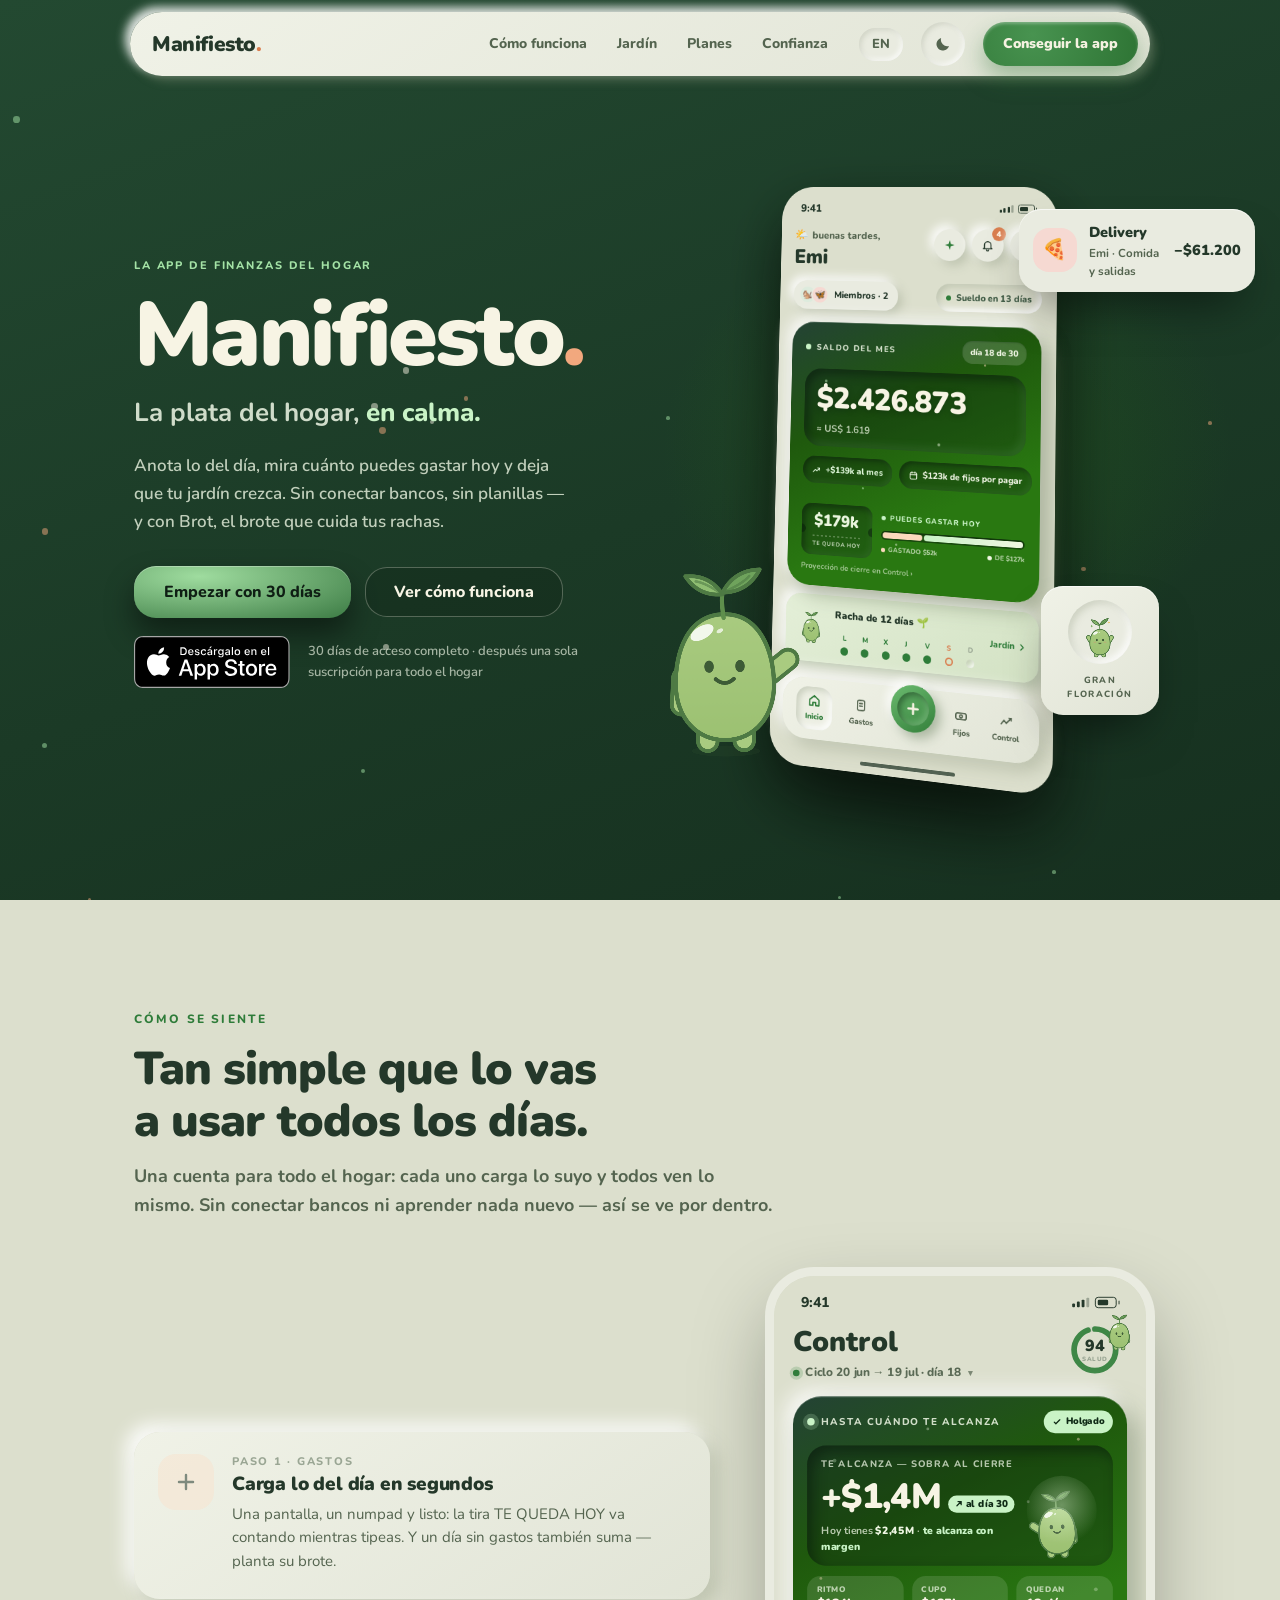
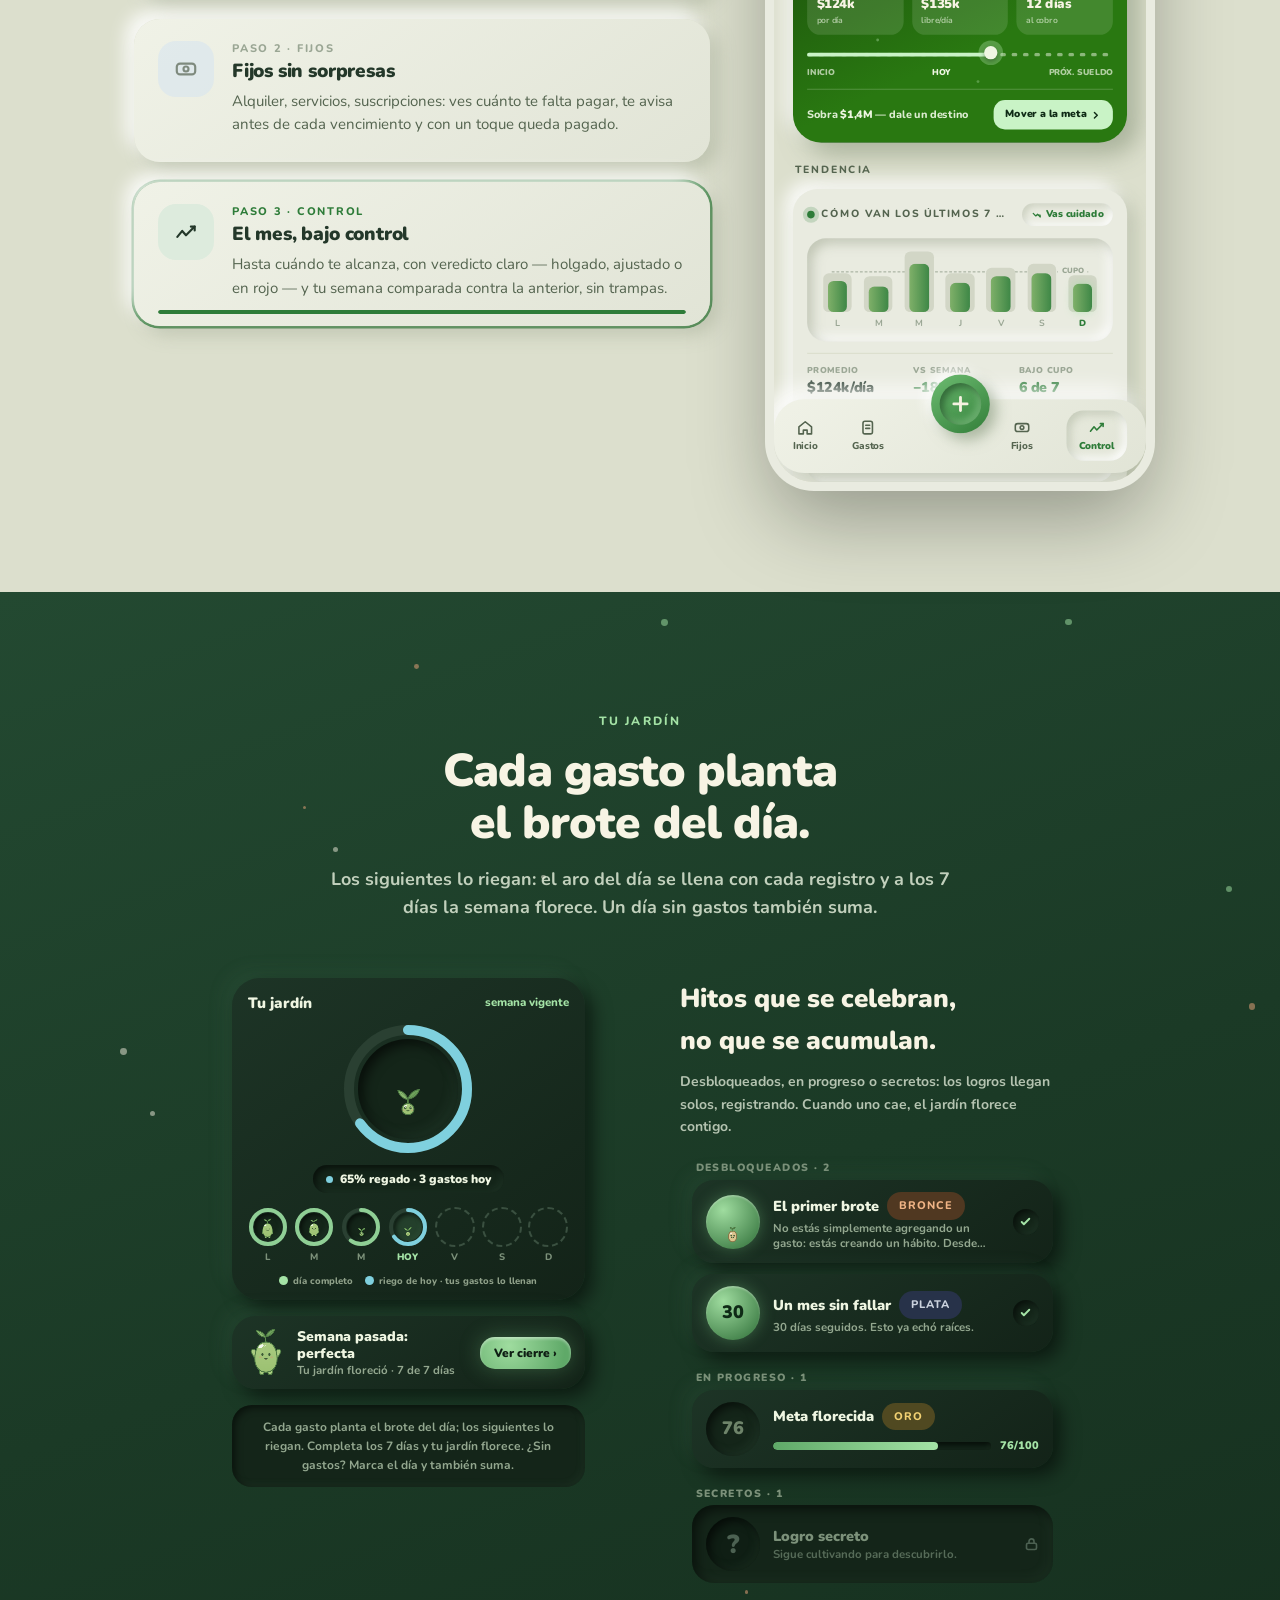
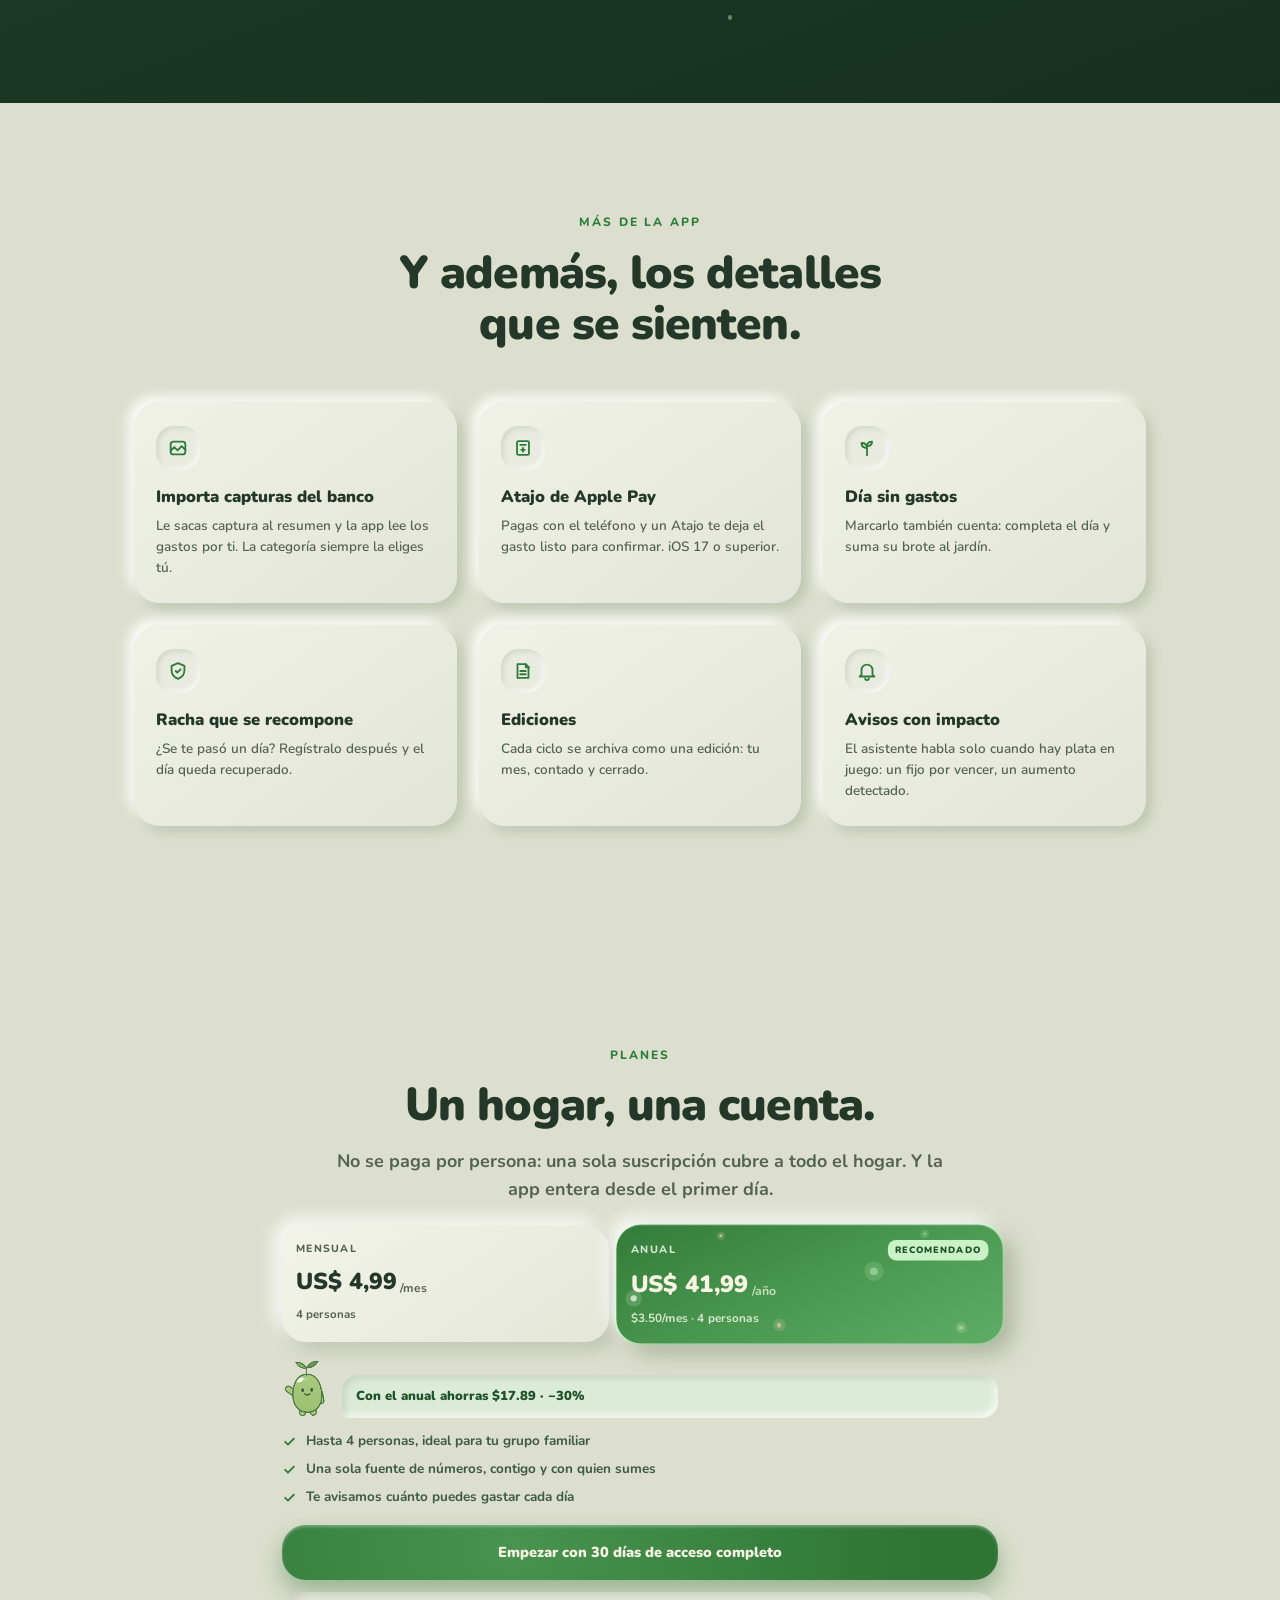
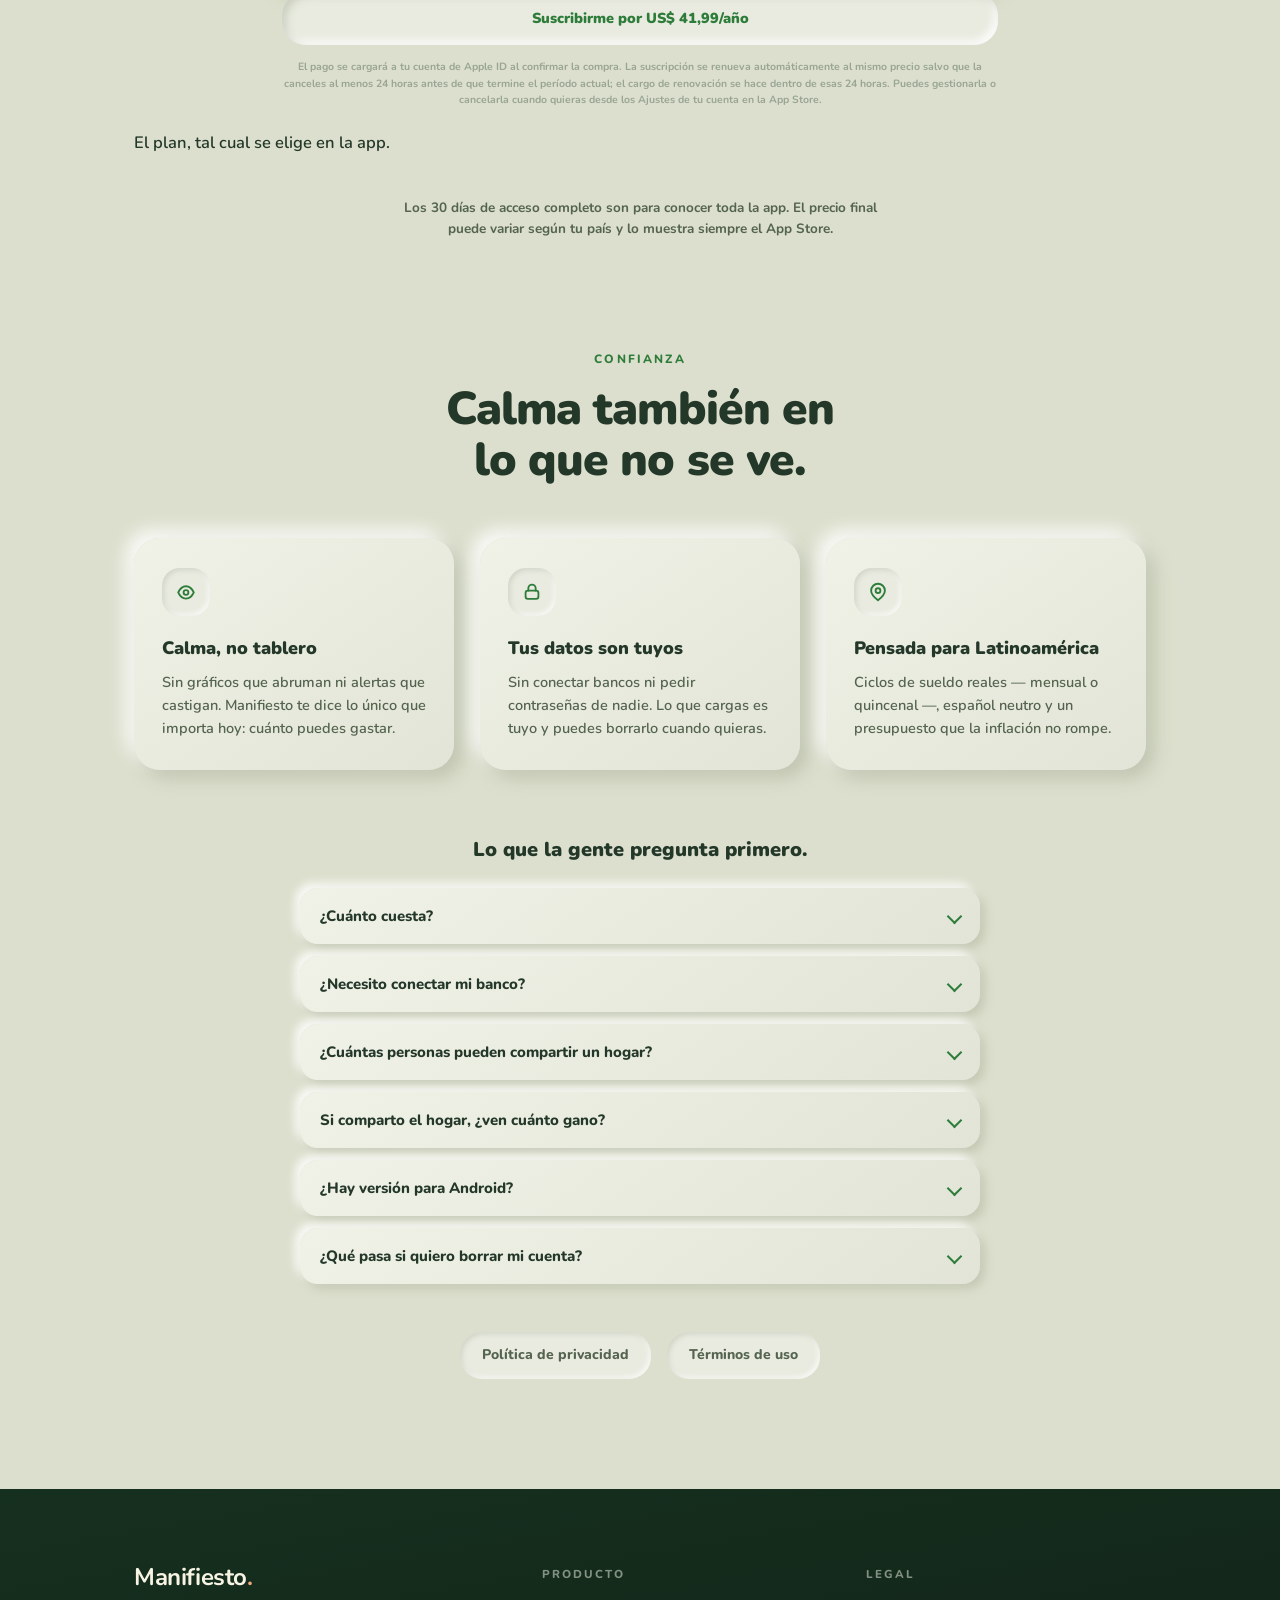
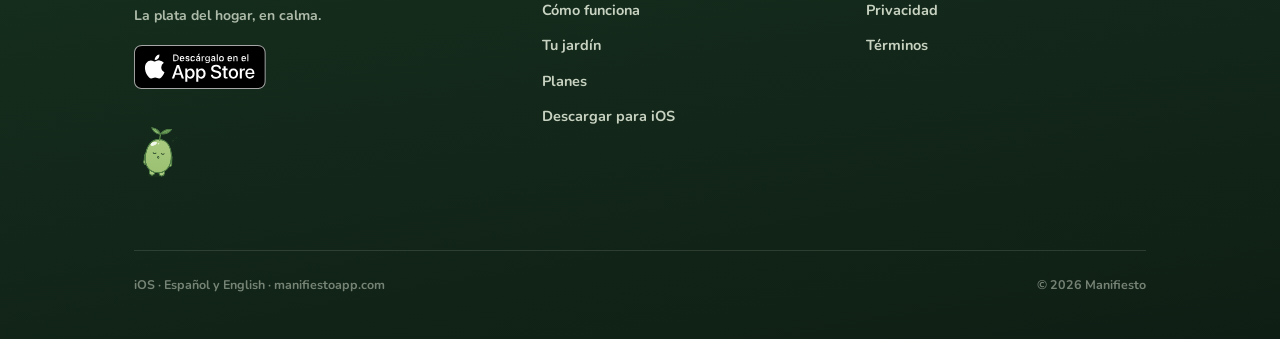
==== commit 58412cf1: "feat(landing): los planes Jardín y Huerta, para publicar con la 2.1.0 Precios, tarjetas y preguntas " ====
--- a/index.html
+++ b/index.html
@@ -2805,8 +2805,7 @@
         <h2 class="title reveal">Un hogar, una cuenta.</h2>
         <p class="lede reveal">
           No se paga por persona: una sola suscripción cubre a todo el hogar.
-          Y la app entera desde el primer día — sin niveles ni funciones
-          bloqueadas.
+          Y la app entera desde el primer día.
         </p>
       </div>
 
@@ -3038,15 +3037,15 @@
   </style>
 
   <div class="pw-plans" role="radiogroup" aria-label="Plan del hogar">
-    <div class="pw-card pw-card-month" role="radio" aria-checked="false" aria-label="Plan Mensual, US$ 4,99 por mes">
+    <div class="pw-card pw-card-month" role="radio" aria-checked="false" aria-label="Plan Huerta mensual, US$ 4,99 por mes">
       <div class="pw-plan-label">MENSUAL</div>
       <div class="pw-price-row">
         <span class="pw-price">US$ 4,99</span><span class="pw-per">/mes</span>
       </div>
-      <div class="pw-meta">2 personas</div>
-    </div>
-
-    <div class="pw-card pw-card-year" role="radio" aria-checked="true" aria-label="Plan Anual, recomendado, US$ 39,99 por año">
+      <div class="pw-meta">4 personas</div>
+    </div>
+
+    <div class="pw-card pw-card-year" role="radio" aria-checked="true" aria-label="Plan Huerta anual, recomendado, US$ 41,99 por año">
       <div class="pw-motas" aria-hidden="true">
         <span class="pw-mota"></span><span class="pw-mota"></span><span class="pw-mota"></span><span class="pw-mota"></span><span class="pw-mota"></span><span class="pw-mota"></span>
       </div>
@@ -3055,15 +3054,15 @@
         <span class="pw-badge">RECOMENDADO</span>
       </div>
       <div class="pw-price-row">
-        <span class="pw-price">US$ 39,99</span><span class="pw-per">/año</span>
-      </div>
-      <div class="pw-meta">$3.33/mes · 4 personas</div>
+        <span class="pw-price">US$ 41,99</span><span class="pw-per">/año</span>
+      </div>
+      <div class="pw-meta">$3.50/mes · 4 personas</div>
     </div>
   </div>
 
   <div class="pw-coach">
     <brot-mascot pose="coach" size="58" animated="false" shadow="false"></brot-mascot>
-    <div class="pw-bubble">Con el anual ahorras $19.89 · −33%</div>
+    <div class="pw-bubble">Con el anual ahorras $17.89 · −30%</div>
   </div>
 
   <ul class="pw-features">
@@ -3082,7 +3081,7 @@
   </ul>
 
   <a class="pw-cta-primary" href="https://apps.apple.com/us/app/manifiesto/id6776033487" target="_blank" rel="noopener" aria-label="Empezar con 30 días — descargar la app en el App Store">Empezar con 30 días de acceso completo</a>
-  <a class="pw-cta-subscribe" href="https://apps.apple.com/us/app/manifiesto/id6776033487" target="_blank" rel="noopener">Suscribirme por US$ 39,99/año</a>
+  <a class="pw-cta-subscribe" href="https://apps.apple.com/us/app/manifiesto/id6776033487" target="_blank" rel="noopener">Suscribirme por US$ 41,99/año</a>
 
   <p class="pw-legal">El pago se cargará a tu cuenta de Apple ID al confirmar la compra. La suscripción se renueva automáticamente al mismo precio salvo que la canceles al menos 24 horas antes de que termine el período actual; el cargo de renovación se hace dentro de esas 24 horas. Puedes gestionarla o cancelarla cuando quieras desde los Ajustes de tu cuenta en la App Store.</p>
 </div>
@@ -3132,7 +3131,7 @@
         <h3 class="faq__title">Lo que la gente pregunta primero.</h3>
         <details class="faq__item">
           <summary>¿Cuánto cuesta?</summary>
-          <p>Manifiesto es una suscripción por hogar, no por persona: Plan Mensual (US$ 4,99) o Plan Anual (US$ 39,99, el más elegido). Empiezas con 30 días de acceso completo para conocer toda la app, y cancelas cuando quieras. No hay funciones a medias: tienes la app entera desde el primer día.</p>
+          <p>Manifiesto es una suscripción por hogar, no por persona: Plan Jardín, para una persona (US$ 2,99/mes o US$ 24,99/año), o Plan Huerta, para hasta 4 personas (US$ 4,99/mes o US$ 41,99/año). Empiezas con 30 días de acceso completo para conocer toda la app, y cancelas cuando quieras. Tienes la app entera desde el primer día.</p>
         </details>
         <details class="faq__item">
           <summary>¿Necesito conectar mi banco?</summary>
@@ -3140,7 +3139,7 @@
         </details>
         <details class="faq__item">
           <summary>¿Cuántas personas pueden compartir un hogar?</summary>
-          <p>Depende del plan: el Mensual cubre a 2 personas y el Anual hasta 4. Funciona igual si vives solo o si sumas a alguien: el hogar lo armas como sea tu caso.</p>
+          <p>Depende del plan: el Plan Jardín es para una persona y el Plan Huerta cubre hasta 4. Funciona igual si vives solo o si sumas a alguien: el hogar lo armas como sea tu caso.</p>
         </details>
         <details class="faq__item">
           <summary>Si comparto el hogar, ¿ven cuánto gano?</summary>
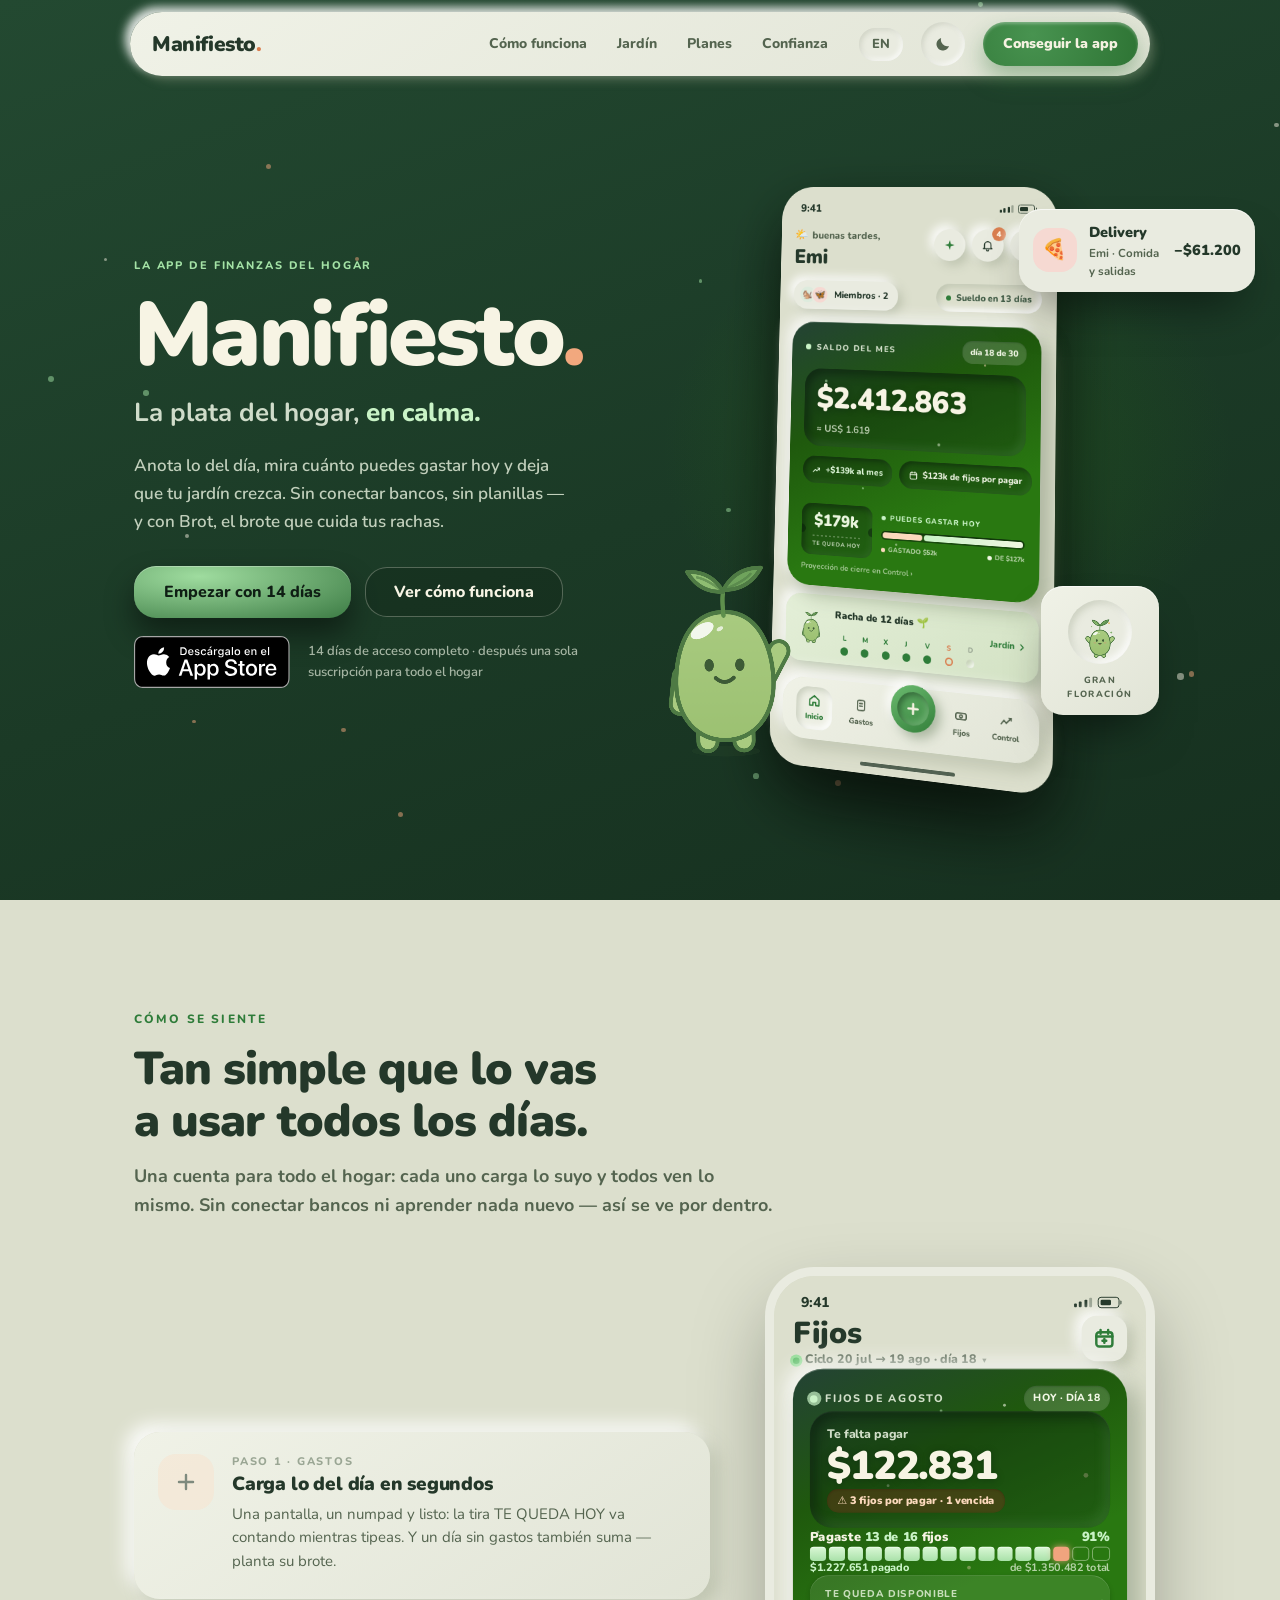
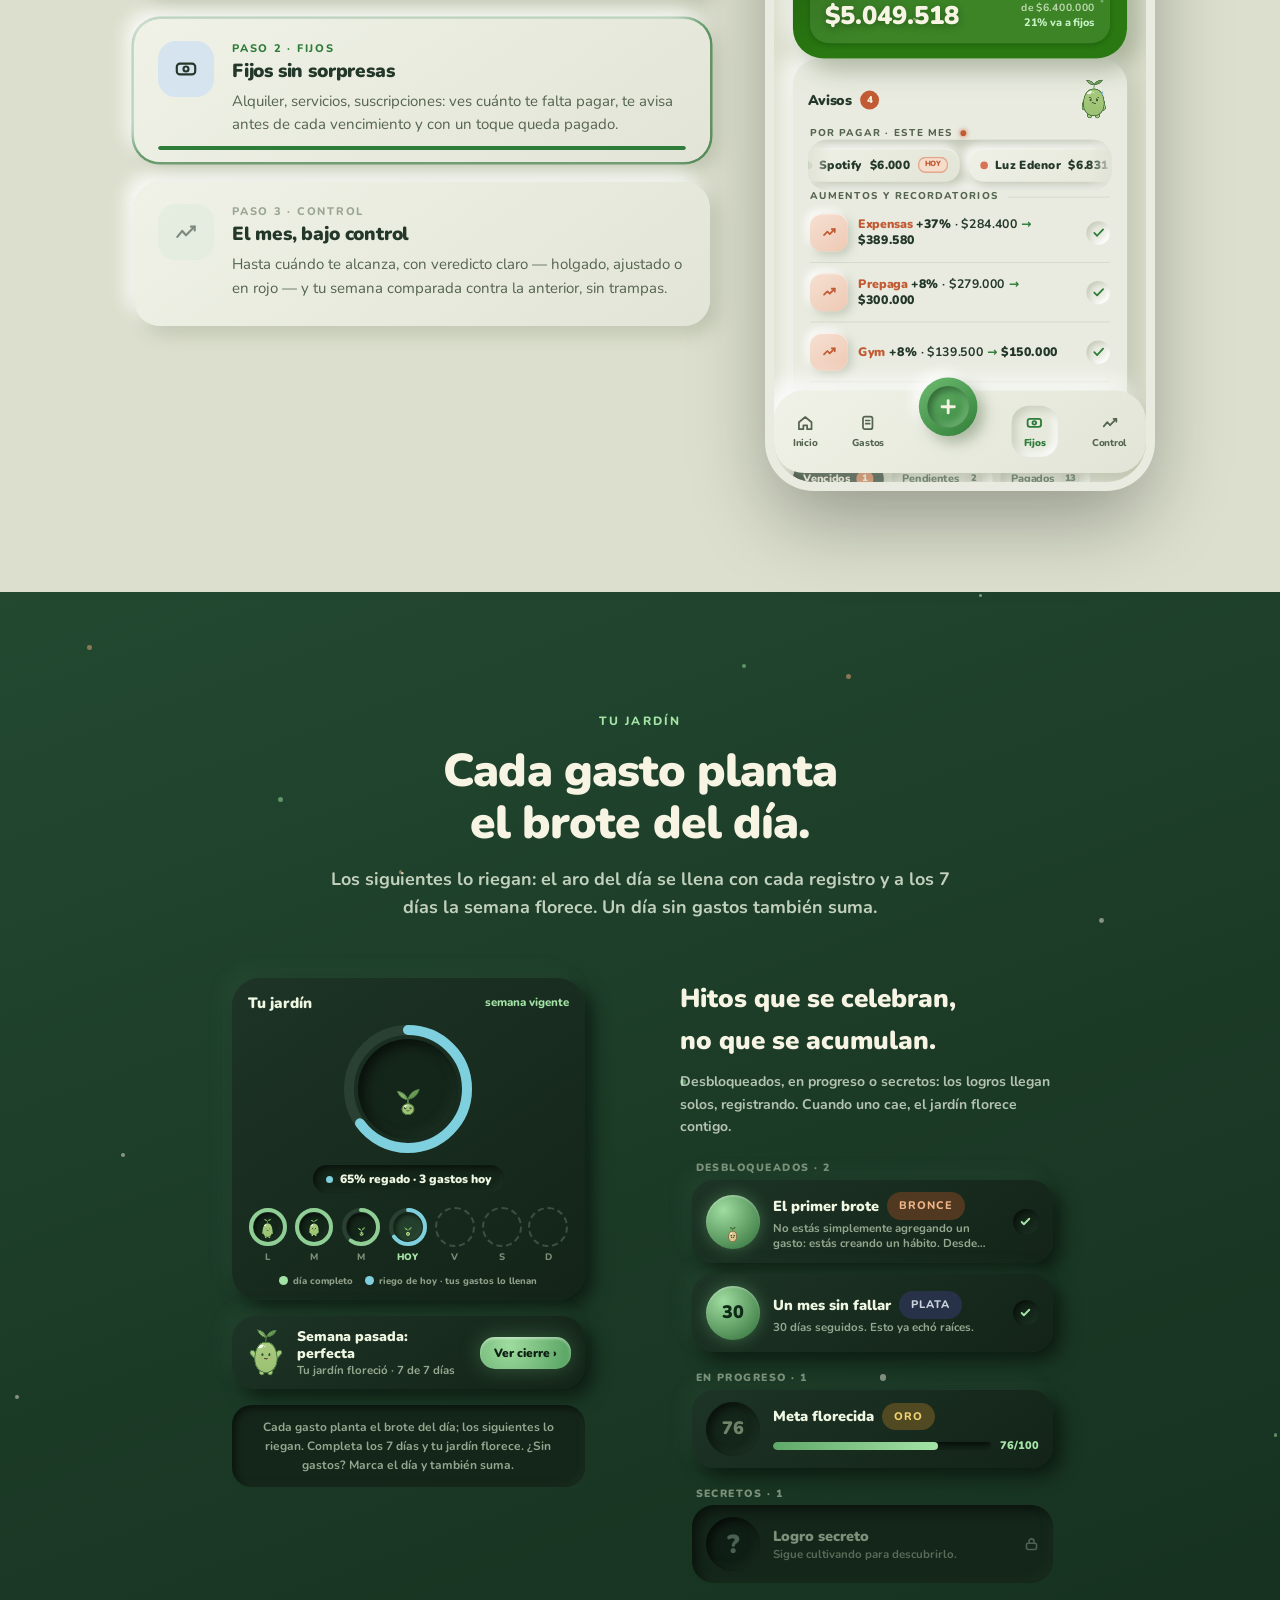
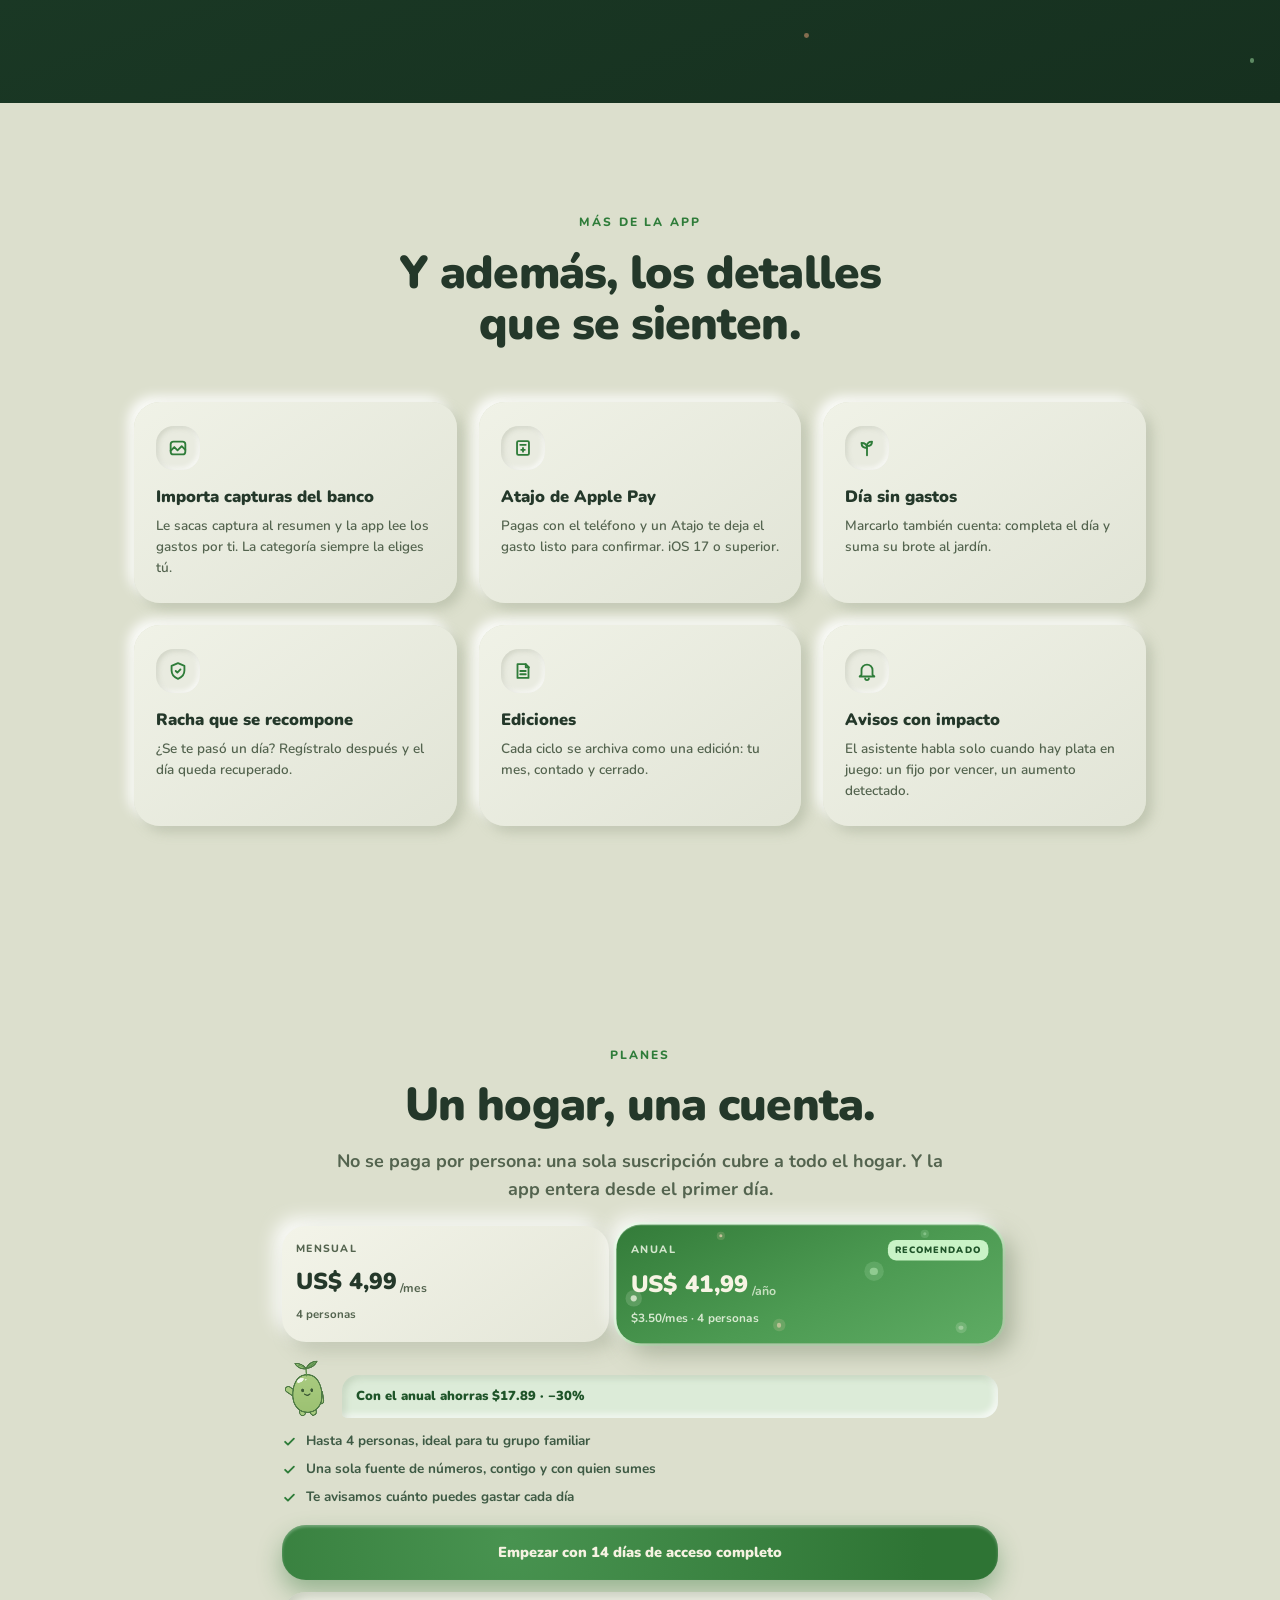
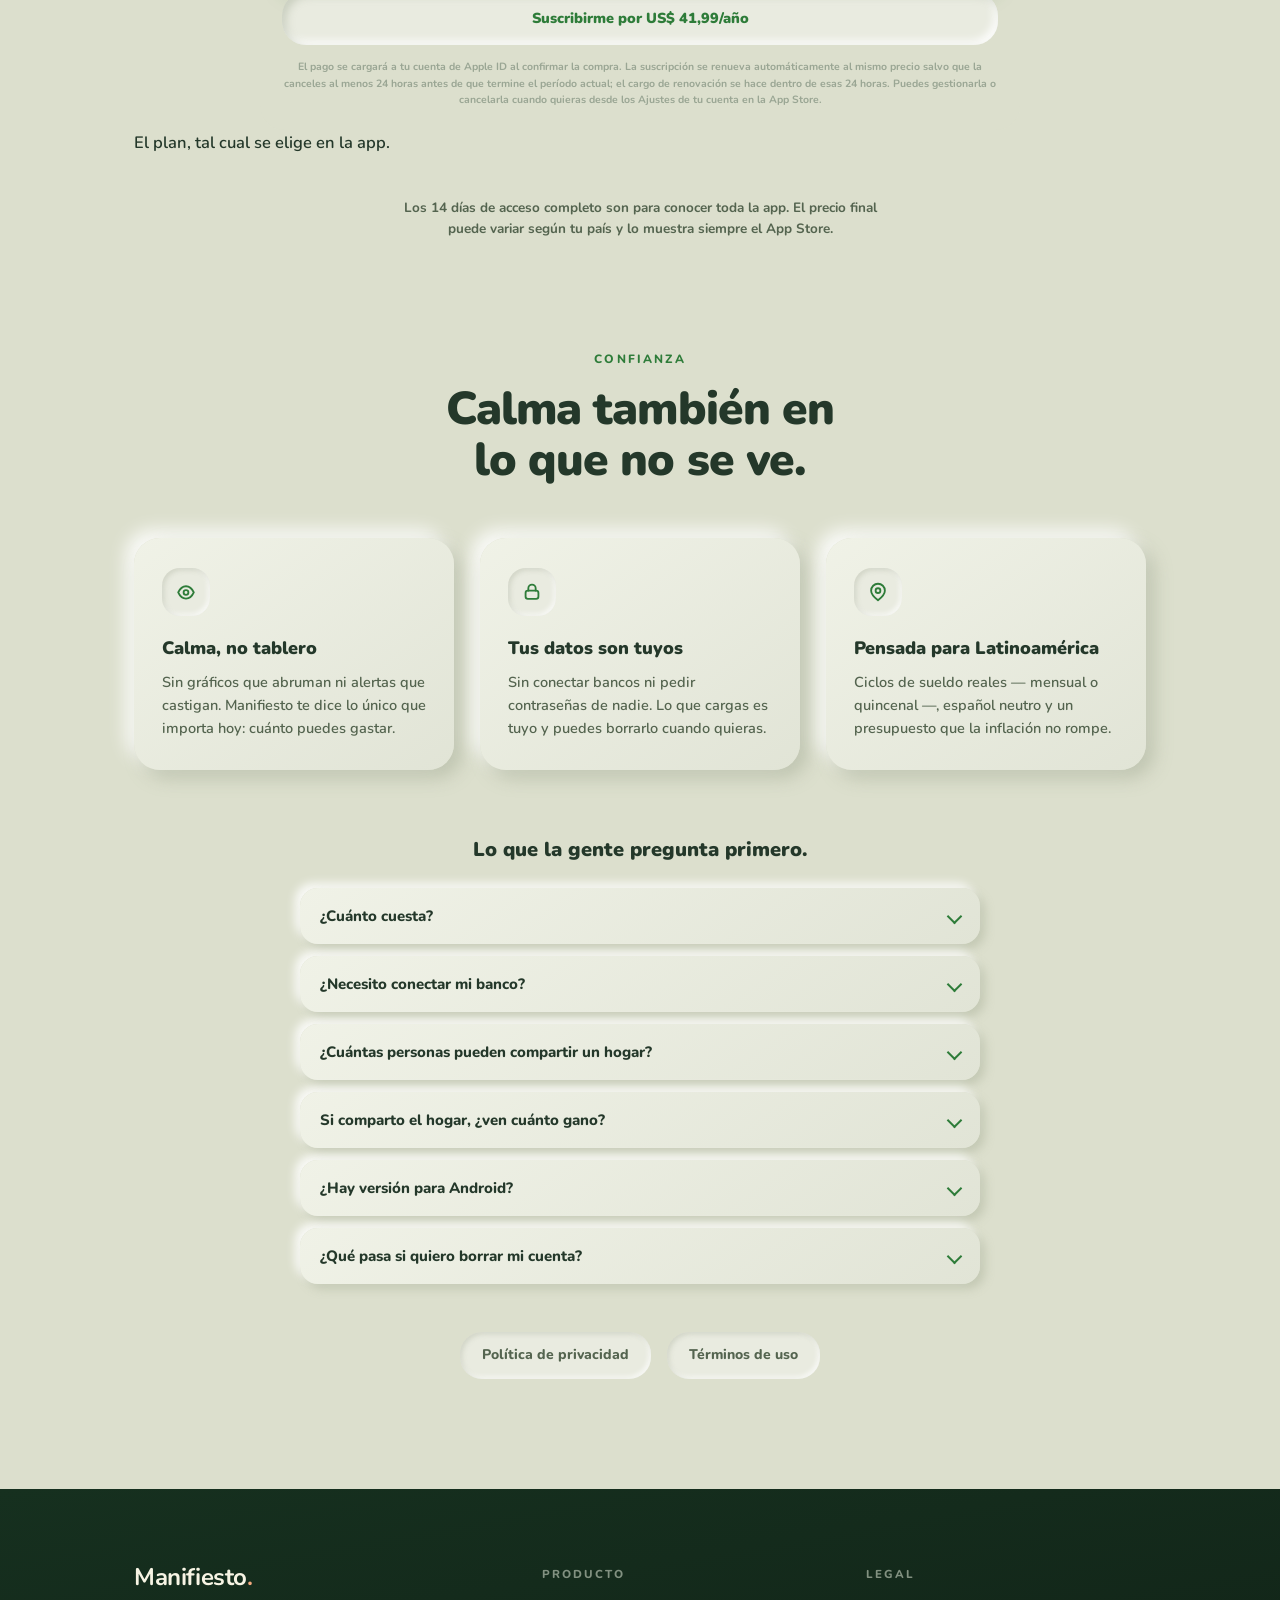
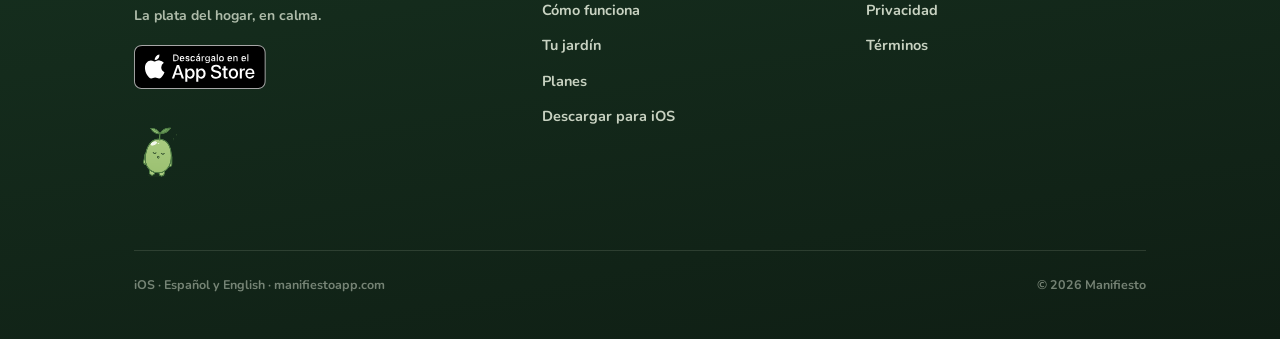
==== commit 6343c994: "fix(landing): el acceso completo de las altas nuevas es de 14 días" ====
--- a/index.html
+++ b/index.html
@@ -77,7 +77,7 @@
           "@type": "Offer",
           "price": "4.99",
           "priceCurrency": "USD",
-          "description": "Suscripción mensual por hogar tras 30 días de acceso completo"
+          "description": "Suscripción mensual por hogar tras 14 días de acceso completo"
         }
       },
       {
@@ -717,12 +717,12 @@
       <p class="hf-tagline">La plata del hogar, <span class="hf-calm">en calma.</span></p>
       <p class="hf-sub">Anota lo del día, mira cuánto puedes gastar hoy y deja que tu jardín crezca. Sin conectar bancos, sin planillas — y con Brot, el brote que cuida tus rachas.</p>
       <div class="hf-ctas">
-        <a class="hf-cta hf-cta-primary" href="https://apps.apple.com/us/app/manifiesto/id6776033487" target="_blank" rel="noopener">Empezar con 30 días</a>
+        <a class="hf-cta hf-cta-primary" href="https://apps.apple.com/us/app/manifiesto/id6776033487" target="_blank" rel="noopener">Empezar con 14 días</a>
         <a class="hf-cta hf-cta-ghost" href="#producto">Ver cómo funciona</a>
       </div>
       <div class="hf-storerow">
         <a class="asb asb-hero" href="https://apps.apple.com/us/app/manifiesto/id6776033487" target="_blank" rel="noopener" aria-label="Descárgalo en el App Store"><svg class="asb-svg" aria-hidden="true" focusable="false" xmlns="http://www.w3.org/2000/svg" viewBox="0 0 119.66407 40"><g><g><g><path d="M110.13477,0H9.53468c-.3667,0-.729,0-1.09473.002-.30615.002-.60986.00781-.91895.0127A13.21476,13.21476,0,0,0,5.5171.19141a6.66509,6.66509,0,0,0-1.90088.627A6.43779,6.43779,0,0,0,1.99757,1.99707,6.25844,6.25844,0,0,0,.81935,3.61816a6.60119,6.60119,0,0,0-.625,1.90332,12.993,12.993,0,0,0-.1792,2.002C.00587,7.83008.00489,8.1377,0,8.44434V31.5586c.00489.3105.00587.6113.01515.9219a12.99232,12.99232,0,0,0,.1792,2.0019,6.58756,6.58756,0,0,0,.625,1.9043A6.20778,6.20778,0,0,0,1.99757,38.001a6.27445,6.27445,0,0,0,1.61865,1.1787,6.70082,6.70082,0,0,0,1.90088.6308,13.45514,13.45514,0,0,0,2.0039.1768c.30909.0068.6128.0107.91895.0107C8.80567,40,9.168,40,9.53468,40H110.13477c.3594,0,.7246,0,1.084-.002.3047,0,.6172-.0039.9219-.0107a13.279,13.279,0,0,0,2-.1768,6.80432,6.80432,0,0,0,1.9082-.6308,6.27742,6.27742,0,0,0,1.6172-1.1787,6.39482,6.39482,0,0,0,1.1816-1.6143,6.60413,6.60413,0,0,0,.6191-1.9043,13.50643,13.50643,0,0,0,.1856-2.0019c.0039-.3106.0039-.6114.0039-.9219.0078-.3633.0078-.7246.0078-1.0938V9.53613c0-.36621,0-.72949-.0078-1.09179,0-.30664,0-.61426-.0039-.9209a13.5071,13.5071,0,0,0-.1856-2.002,6.6177,6.6177,0,0,0-.6191-1.90332,6.46619,6.46619,0,0,0-2.7988-2.7998,6.76754,6.76754,0,0,0-1.9082-.627,13.04394,13.04394,0,0,0-2-.17676c-.3047-.00488-.6172-.01074-.9219-.01269-.3594-.002-.7246-.002-1.084-.002Z" style="fill: #a6a6a6"/><path d="M8.44483,39.125c-.30468,0-.602-.0039-.90429-.0107a12.68714,12.68714,0,0,1-1.86914-.1631,5.88381,5.88381,0,0,1-1.65674-.5479,5.40573,5.40573,0,0,1-1.397-1.0166,5.32082,5.32082,0,0,1-1.02051-1.3965,5.72186,5.72186,0,0,1-.543-1.6572,12.41351,12.41351,0,0,1-.1665-1.875c-.00634-.2109-.01464-.9131-.01464-.9131V8.44434S.88185,7.75293.8877,7.5498a12.37039,12.37039,0,0,1,.16553-1.87207,5.7555,5.7555,0,0,1,.54346-1.6621A5.37349,5.37349,0,0,1,2.61183,2.61768,5.56543,5.56543,0,0,1,4.01417,1.59521a5.82309,5.82309,0,0,1,1.65332-.54394A12.58589,12.58589,0,0,1,7.543.88721L8.44532.875H111.21387l.9131.0127a12.38493,12.38493,0,0,1,1.8584.16259,5.93833,5.93833,0,0,1,1.6709.54785,5.59374,5.59374,0,0,1,2.415,2.41993,5.76267,5.76267,0,0,1,.5352,1.64892,12.995,12.995,0,0,1,.1738,1.88721c.0029.2832.0029.5874.0029.89014.0079.375.0079.73193.0079,1.09179V30.4648c0,.3633,0,.7178-.0079,1.0752,0,.3252,0,.6231-.0039.9297a12.73126,12.73126,0,0,1-.1709,1.8535,5.739,5.739,0,0,1-.54,1.67,5.48029,5.48029,0,0,1-1.0156,1.3857,5.4129,5.4129,0,0,1-1.3994,1.0225,5.86168,5.86168,0,0,1-1.668.5498,12.54218,12.54218,0,0,1-1.8692.1631c-.2929.0068-.5996.0107-.8974.0107l-1.084.002Z"/></g><g data-name="&lt;Group&gt;"><g data-name="&lt;Group&gt;"><g data-name="&lt;Group&gt;"><path data-name="&lt;Path&gt;" d="M24.76888,20.30068a4.94881,4.94881,0,0,1,2.35656-4.15206,5.06566,5.06566,0,0,0-3.99116-2.15768c-1.67924-.17626-3.30719,1.00483-4.1629,1.00483-.87227,0-2.18977-.98733-3.6085-.95814a5.31529,5.31529,0,0,0-4.47292,2.72787c-1.934,3.34842-.49141,8.26947,1.3612,10.97608.9269,1.32535,2.01018,2.8058,3.42763,2.7533,1.38706-.05753,1.9051-.88448,3.5794-.88448,1.65876,0,2.14479.88448,3.591.8511,1.48838-.02416,2.42613-1.33124,3.32051-2.66914a10.962,10.962,0,0,0,1.51842-3.09251A4.78205,4.78205,0,0,1,24.76888,20.30068Z" style="fill: #fff"/><path data-name="&lt;Path&gt;" d="M22.03725,12.21089a4.87248,4.87248,0,0,0,1.11452-3.49062,4.95746,4.95746,0,0,0-3.20758,1.65961,4.63634,4.63634,0,0,0-1.14371,3.36139A4.09905,4.09905,0,0,0,22.03725,12.21089Z" style="fill: #fff"/></g></g><g><path d="M42.30227,27.13965h-4.7334l-1.13672,3.35645H34.42727l4.4834-12.418h2.083l4.4834,12.418H43.438ZM38.0591,25.59082h3.752l-1.84961-5.44727h-.05176Z" style="fill: #fff"/><path d="M55.15969,25.96973c0,2.81348-1.50586,4.62109-3.77832,4.62109a3.0693,3.0693,0,0,1-2.84863-1.584h-.043v4.48438h-1.8584V21.44238H48.4302v1.50586h.03418a3.21162,3.21162,0,0,1,2.88281-1.60059C53.645,21.34766,55.15969,23.16406,55.15969,25.96973Zm-1.91016,0c0-1.833-.94727-3.03809-2.39258-3.03809-1.41992,0-2.375,1.23047-2.375,3.03809,0,1.82422.95508,3.0459,2.375,3.0459C52.30227,29.01563,53.24953,27.81934,53.24953,25.96973Z" style="fill: #fff"/><path d="M65.12453,25.96973c0,2.81348-1.50586,4.62109-3.77832,4.62109a3.0693,3.0693,0,0,1-2.84863-1.584h-.043v4.48438h-1.8584V21.44238H58.395v1.50586h.03418A3.21162,3.21162,0,0,1,61.312,21.34766C63.60988,21.34766,65.12453,23.16406,65.12453,25.96973Zm-1.91016,0c0-1.833-.94727-3.03809-2.39258-3.03809-1.41992,0-2.375,1.23047-2.375,3.03809,0,1.82422.95508,3.0459,2.375,3.0459C62.26711,29.01563,63.21438,27.81934,63.21438,25.96973Z" style="fill: #fff"/><path d="M71.71047,27.03613c.1377,1.23145,1.334,2.04,2.96875,2.04,1.56641,0,2.69336-.80859,2.69336-1.91895,0-.96387-.67969-1.541-2.28906-1.93652l-1.60937-.3877c-2.28027-.55078-3.33887-1.61719-3.33887-3.34766,0-2.14258,1.86719-3.61426,4.51855-3.61426,2.624,0,4.42285,1.47168,4.4834,3.61426h-1.876c-.1123-1.23926-1.13672-1.9873-2.63379-1.9873s-2.52148.75684-2.52148,1.8584c0,.87793.6543,1.39453,2.25488,1.79l1.36816.33594c2.54785.60254,3.60645,1.626,3.60645,3.44238,0,2.32324-1.85059,3.77832-4.79395,3.77832-2.75391,0-4.61328-1.4209-4.7334-3.667Z" style="fill: #fff"/><path d="M83.34621,19.2998v2.14258h1.72168v1.47168H83.34621v4.99121c0,.77539.34473,1.13672,1.10156,1.13672a5.80752,5.80752,0,0,0,.61133-.043v1.46289a5.10351,5.10351,0,0,1-1.03223.08594c-1.833,0-2.54785-.68848-2.54785-2.44434V22.91406H80.16262V21.44238H81.479V19.2998Z" style="fill: #fff"/><path d="M86.065,25.96973c0-2.84863,1.67773-4.63867,4.29395-4.63867,2.625,0,4.29492,1.79,4.29492,4.63867,0,2.85645-1.66113,4.63867-4.29492,4.63867C87.72609,30.6084,86.065,28.82617,86.065,25.96973Zm6.69531,0c0-1.9541-.89551-3.10742-2.40137-3.10742s-2.40039,1.16211-2.40039,3.10742c0,1.96191.89453,3.10645,2.40039,3.10645S92.76027,27.93164,92.76027,25.96973Z" style="fill: #fff"/><path d="M96.18606,21.44238h1.77246v1.541h.043a2.1594,2.1594,0,0,1,2.17773-1.63574,2.86616,2.86616,0,0,1,.63672.06934v1.73828a2.59794,2.59794,0,0,0-.835-.1123,1.87264,1.87264,0,0,0-1.93652,2.083v5.37012h-1.8584Z" style="fill: #fff"/><path d="M109.3843,27.83691c-.25,1.64355-1.85059,2.77148-3.89844,2.77148-2.63379,0-4.26855-1.76465-4.26855-4.5957,0-2.83984,1.64355-4.68164,4.19043-4.68164,2.50488,0,4.08008,1.7207,4.08008,4.46582v.63672h-6.39453v.1123a2.358,2.358,0,0,0,2.43555,2.56445,2.04834,2.04834,0,0,0,2.09082-1.27344Zm-6.28223-2.70215h4.52637a2.1773,2.1773,0,0,0-2.2207-2.29785A2.292,2.292,0,0,0,103.10207,25.13477Z" style="fill: #fff"/></g></g></g><g data-name="&lt;Group&gt;"><g><path d="M37.82619,8.731a2.63964,2.63964,0,0,1,2.80762,2.96484c0,1.90625-1.03027,3.002-2.80762,3.002H35.67092V8.731Zm-1.22852,5.123h1.125a1.87588,1.87588,0,0,0,1.96777-2.146,1.881,1.881,0,0,0-1.96777-2.13379h-1.125Z" style="fill: #fff"/><path d="M45.71193,13.48193a1.828,1.828,0,0,1-1.95117,1.30273,2.04531,2.04531,0,0,1-2.08008-2.32422,2.07685,2.07685,0,0,1,2.07617-2.35254c1.25293,0,2.00879.856,2.00879,2.27V12.688H42.586v.0498a1.1902,1.1902,0,0,0,1.19922,1.29,1.07934,1.07934,0,0,0,1.07129-.5459Zm-3.126-1.45117h2.27441a1.08647,1.08647,0,0,0-1.1084-1.1665A1.15162,1.15162,0,0,0,42.586,12.03076Z" style="fill: #fff"/><path d="M48.60451,10.10791c1.0127,0,1.6748.47119,1.76172,1.26514h-.85254c-.082-.33057-.40527-.5415-.90918-.5415-.49609,0-.873.23535-.873.58691,0,.269.22754.43848.71582.55029l.748.17334c.85645.19873,1.25781.56689,1.25781,1.22852,0,.84766-.79,1.41406-1.86523,1.41406-1.07129,0-1.76953-.48389-1.84863-1.28174h.88965a.91365.91365,0,0,0,.97949.562c.55371,0,.94727-.248.94727-.60791,0-.26855-.21094-.44238-.66211-.5498l-.78516-.18213c-.85645-.20264-1.25293-.58691-1.25293-1.25684C46.85549,10.66992,47.58693,10.10791,48.60451,10.10791Z" style="fill: #fff"/><path d="M54.59865,11.6665a1.00546,1.00546,0,0,0-1.06348-.76465c-.74414,0-1.19922.57031-1.19922,1.52979,0,.97607.459,1.55908,1.19922,1.55908a.97873.97873,0,0,0,1.06348-.74023h.86426a1.762,1.762,0,0,1-1.92285,1.53418,2.06791,2.06791,0,0,1-2.11328-2.353,2.05305,2.05305,0,0,1,2.1084-2.32373,1.77731,1.77731,0,0,1,1.92773,1.55859Z" style="fill: #fff"/><path d="M56.34475,13.42432c0-.81055.60352-1.27783,1.6748-1.34424l1.21973-.07031v-.38867c0-.47559-.31445-.74414-.92187-.74414-.49609,0-.83984.18213-.93848.50049h-.86035c.09082-.77344.81836-1.26953,1.83984-1.26953,1.12891,0,1.76563.562,1.76563,1.51318v3.07666h-.85547v-.63281h-.07031a1.515,1.515,0,0,1-1.35254.707A1.36026,1.36026,0,0,1,56.34475,13.42432Zm2.89453-.38477v-.37646l-1.09961.07031c-.62012.0415-.90137.25244-.90137.64941,0,.40527.35156.64111.835.64111A1.0615,1.0615,0,0,0,59.23928,13.03955ZM57.82522,9.44189,58.8633,8.01953h1.042L58.74318,9.44189Z" style="fill: #fff"/><path d="M61.51565,10.19482h.85547v.69043h.06641a1.22092,1.22092,0,0,1,1.21582-.76514,1.86836,1.86836,0,0,1,.39648.03711v.877a2.43442,2.43442,0,0,0-.49609-.05371,1.05507,1.05507,0,0,0-1.14941,1.05859v2.65869h-.88867Z" style="fill: #fff"/><path d="M64.86623,15.14844h.90967c.0752.32666.45117.5376,1.05078.5376.74023,0,1.17871-.35156,1.17871-.94678V13.875H67.939a1.51433,1.51433,0,0,1-1.38965.75635c-1.14941,0-1.86084-.88867-1.86084-2.23682,0-1.373.71924-2.27441,1.86963-2.27441a1.56045,1.56045,0,0,1,1.41406.79395h.07031v-.71924h.85156v4.54c0,1.02979-.80664,1.68311-2.08008,1.68311C65.689,16.418,64.961,15.91357,64.86623,15.14844Zm3.15576-2.7583c0-.897-.46387-1.47168-1.2207-1.47168-.76465,0-1.19434.57471-1.19434,1.47168,0,.89746.42969,1.47217,1.19434,1.47217C67.563,13.8623,68.022,13.292,68.022,12.39014Z" style="fill: #fff"/><path d="M70.05324,13.42432c0-.81055.60352-1.27783,1.6748-1.34424l1.21973-.07031v-.38867c0-.47559-.31445-.74414-.92187-.74414-.49609,0-.83984.18213-.93848.50049h-.86035c.09082-.77344.81836-1.26953,1.83984-1.26953,1.12891,0,1.76563.562,1.76563,1.51318v3.07666h-.85547v-.63281h-.07031a1.515,1.515,0,0,1-1.35254.707A1.36026,1.36026,0,0,1,70.05324,13.42432Zm2.89453-.38477v-.37646l-1.09961.07031c-.62012.0415-.90137.25244-.90137.64941,0,.40527.35156.64111.835.64111A1.0615,1.0615,0,0,0,72.94777,13.03955Z" style="fill: #fff"/><path d="M75.26516,8.437h.88867v6.26074h-.88867Z" style="fill: #fff"/><path d="M77.38918,12.44434a2.13323,2.13323,0,1,1,4.24707,0,2.13358,2.13358,0,1,1-4.24707,0Zm3.333,0c0-.97607-.43848-1.54687-1.208-1.54687-.77246,0-1.207.5708-1.207,1.54688,0,.98389.43457,1.55029,1.207,1.55029C80.28371,13.99463,80.72219,13.42432,80.72219,12.44434Z" style="fill: #fff"/><path d="M89.07961,13.48193a1.828,1.828,0,0,1-1.95117,1.30273,2.04531,2.04531,0,0,1-2.08008-2.32422,2.07685,2.07685,0,0,1,2.07617-2.35254c1.25293,0,2.00879.856,2.00879,2.27V12.688H85.95363v.0498a1.1902,1.1902,0,0,0,1.19922,1.29,1.07934,1.07934,0,0,0,1.07129-.5459Zm-3.126-1.45117H88.228a1.08647,1.08647,0,0,0-1.1084-1.1665A1.15162,1.15162,0,0,0,85.95363,12.03076Z" style="fill: #fff"/><path d="M90.32668,10.19482h.85547v.71533h.06641a1.348,1.348,0,0,1,1.34375-.80225,1.46456,1.46456,0,0,1,1.55859,1.6748v2.915h-.88867V12.00586c0-.72363-.31445-1.0835-.97168-1.0835a1.03294,1.03294,0,0,0-1.0752,1.14111v2.63428h-.88867Z" style="fill: #fff"/><path d="M101.7759,13.48193a1.828,1.828,0,0,1-1.95117,1.30273,2.04531,2.04531,0,0,1-2.08008-2.32422,2.07685,2.07685,0,0,1,2.07617-2.35254c1.25293,0,2.00879.856,2.00879,2.27V12.688H98.64992v.0498a1.1902,1.1902,0,0,0,1.19922,1.29,1.07934,1.07934,0,0,0,1.07129-.5459Zm-3.126-1.45117h2.27441a1.08647,1.08647,0,0,0-1.1084-1.1665A1.15162,1.15162,0,0,0,98.64992,12.03076Z" style="fill: #fff"/><path d="M103.064,8.437h.88867v6.26074H103.064Z" style="fill: #fff"/></g></g></g></svg></a>
-        <p class="hf-fineprint">30 días de acceso completo · después una sola suscripción para todo el hogar</p>
+        <p class="hf-fineprint">14 días de acceso completo · después una sola suscripción para todo el hogar</p>
       </div>
     </div>
 
@@ -3080,7 +3080,7 @@
     </li>
   </ul>
 
-  <a class="pw-cta-primary" href="https://apps.apple.com/us/app/manifiesto/id6776033487" target="_blank" rel="noopener" aria-label="Empezar con 30 días — descargar la app en el App Store">Empezar con 30 días de acceso completo</a>
+  <a class="pw-cta-primary" href="https://apps.apple.com/us/app/manifiesto/id6776033487" target="_blank" rel="noopener" aria-label="Empezar con 14 días — descargar la app en el App Store">Empezar con 14 días de acceso completo</a>
   <a class="pw-cta-subscribe" href="https://apps.apple.com/us/app/manifiesto/id6776033487" target="_blank" rel="noopener">Suscribirme por US$ 41,99/año</a>
 
   <p class="pw-legal">El pago se cargará a tu cuenta de Apple ID al confirmar la compra. La suscripción se renueva automáticamente al mismo precio salvo que la canceles al menos 24 horas antes de que termine el período actual; el cargo de renovación se hace dentro de esas 24 horas. Puedes gestionarla o cancelarla cuando quieras desde los Ajustes de tu cuenta en la App Store.</p>
@@ -3089,7 +3089,7 @@
       <p class="phone-note reveal">El plan, tal cual se elige en la app.</p>
 
       <p class="plans-foot reveal">
-        Los 30 días de acceso completo son para conocer toda la app. El precio
+        Los 14 días de acceso completo son para conocer toda la app. El precio
         final puede variar según tu país y lo muestra siempre el App Store.
       </p>
     </div>
@@ -3131,7 +3131,7 @@
         <h3 class="faq__title">Lo que la gente pregunta primero.</h3>
         <details class="faq__item">
           <summary>¿Cuánto cuesta?</summary>
-          <p>Manifiesto es una suscripción por hogar, no por persona: Plan Jardín, para una persona (US$ 2,99/mes o US$ 24,99/año), o Plan Huerta, para hasta 4 personas (US$ 4,99/mes o US$ 41,99/año). Empiezas con 30 días de acceso completo para conocer toda la app, y cancelas cuando quieras. Tienes la app entera desde el primer día.</p>
+          <p>Manifiesto es una suscripción por hogar, no por persona: Plan Jardín, para una persona (US$ 2,99/mes o US$ 24,99/año), o Plan Huerta, para hasta 4 personas (US$ 4,99/mes o US$ 41,99/año). Empiezas con 14 días de acceso completo para conocer toda la app, y cancelas cuando quieras. Tienes la app entera desde el primer día.</p>
         </details>
         <details class="faq__item">
           <summary>¿Necesito conectar mi banco?</summary>
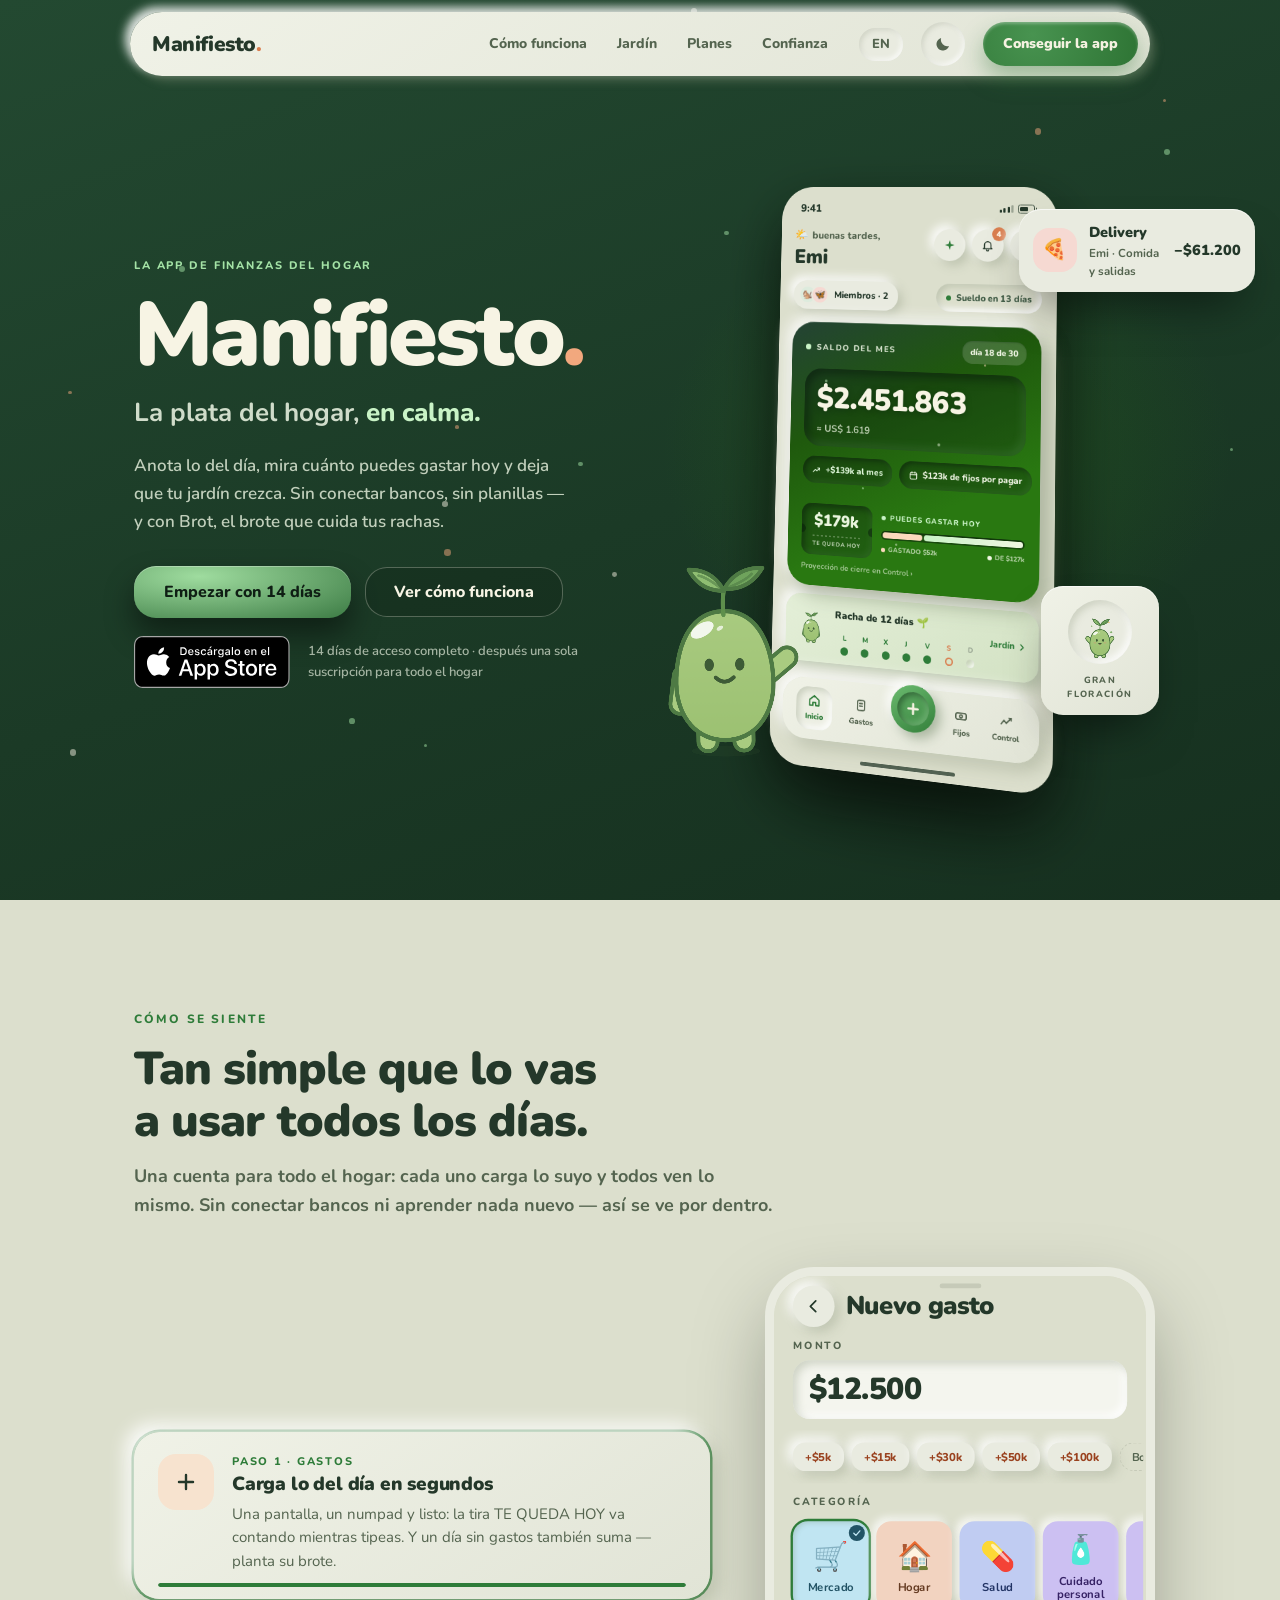
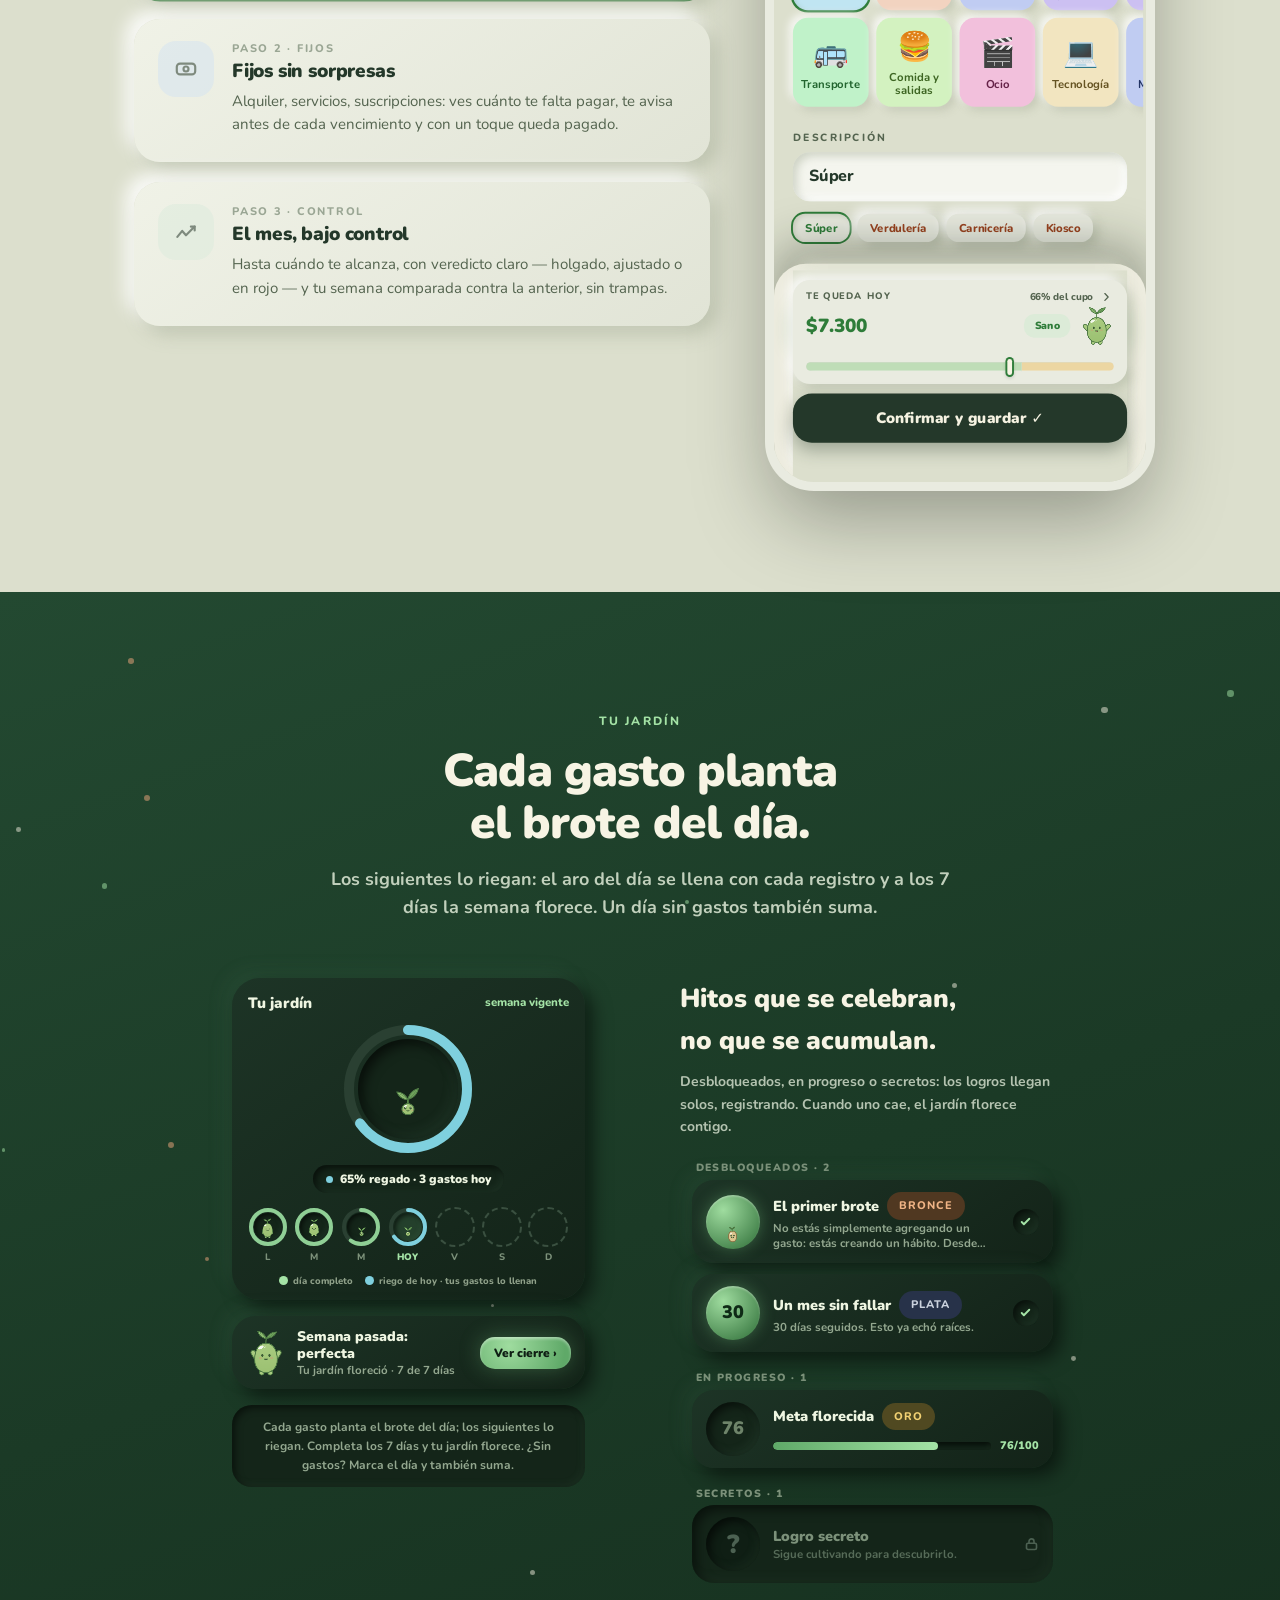
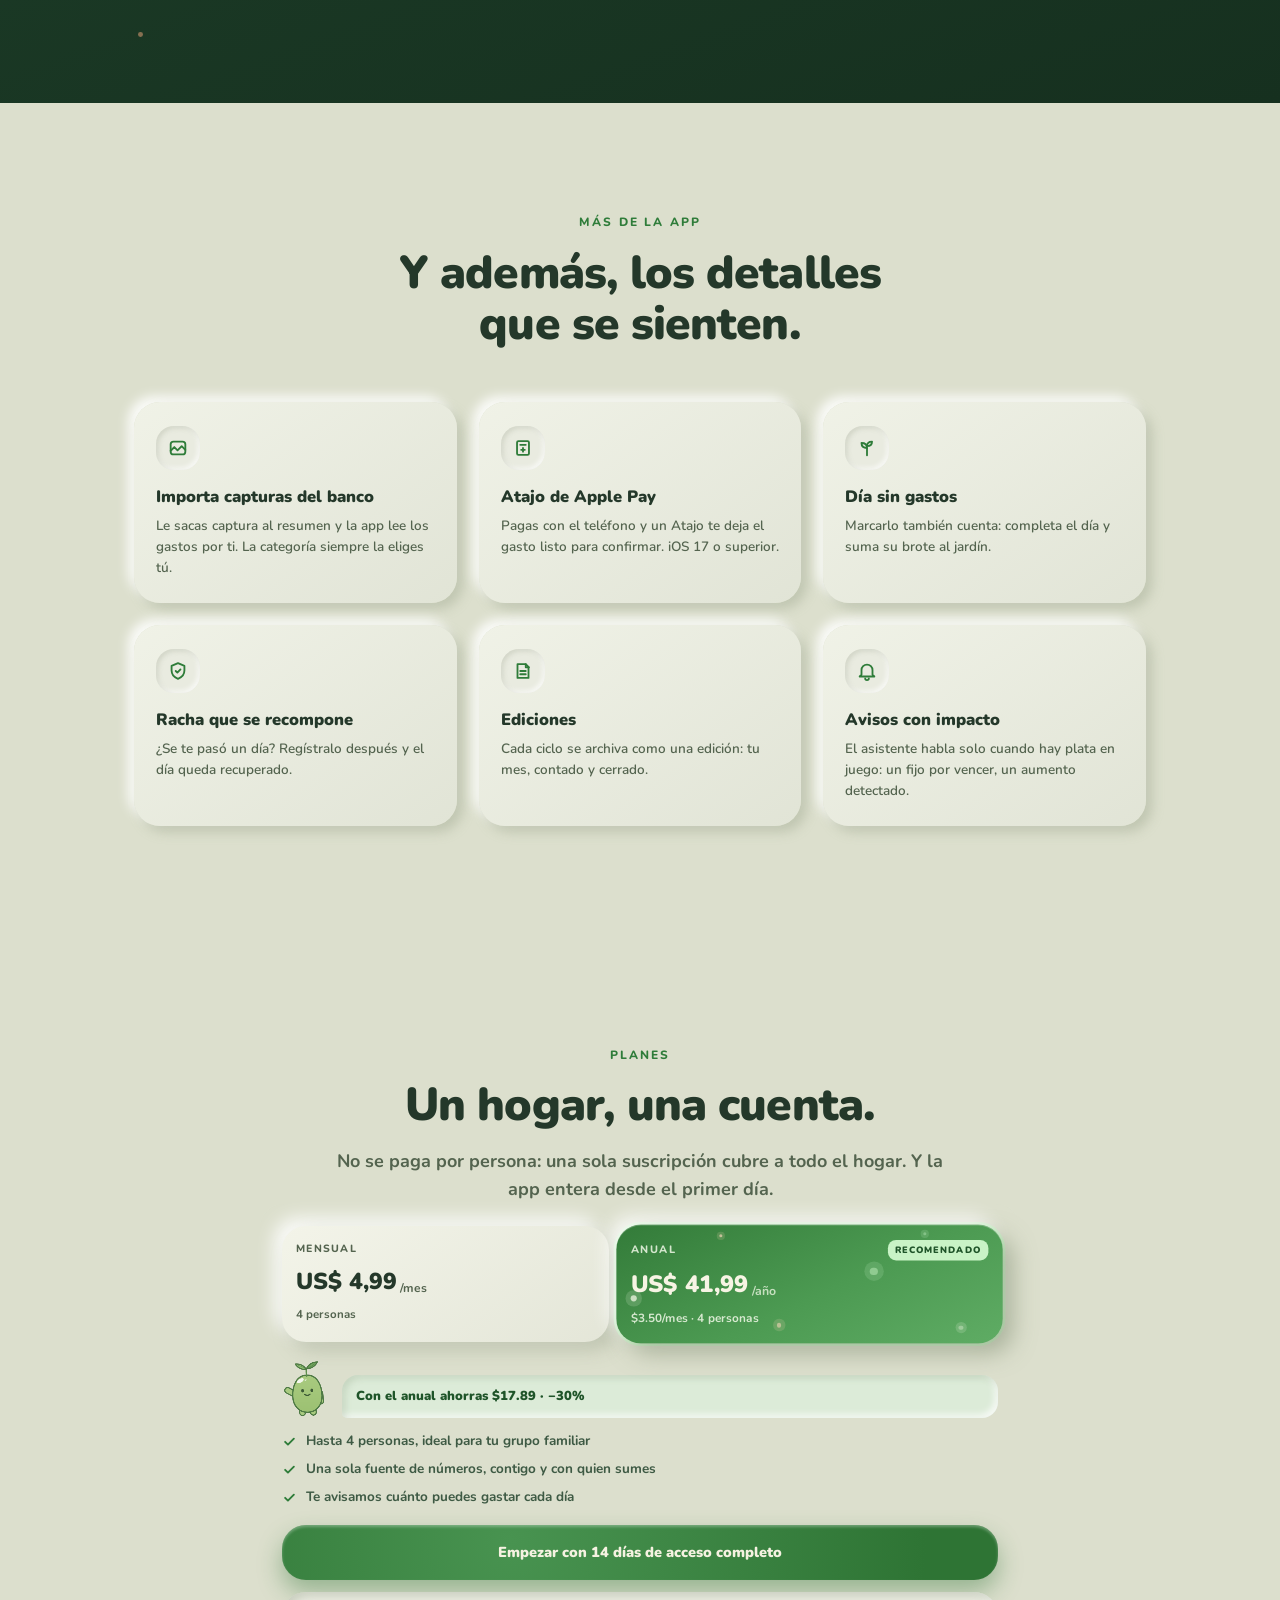
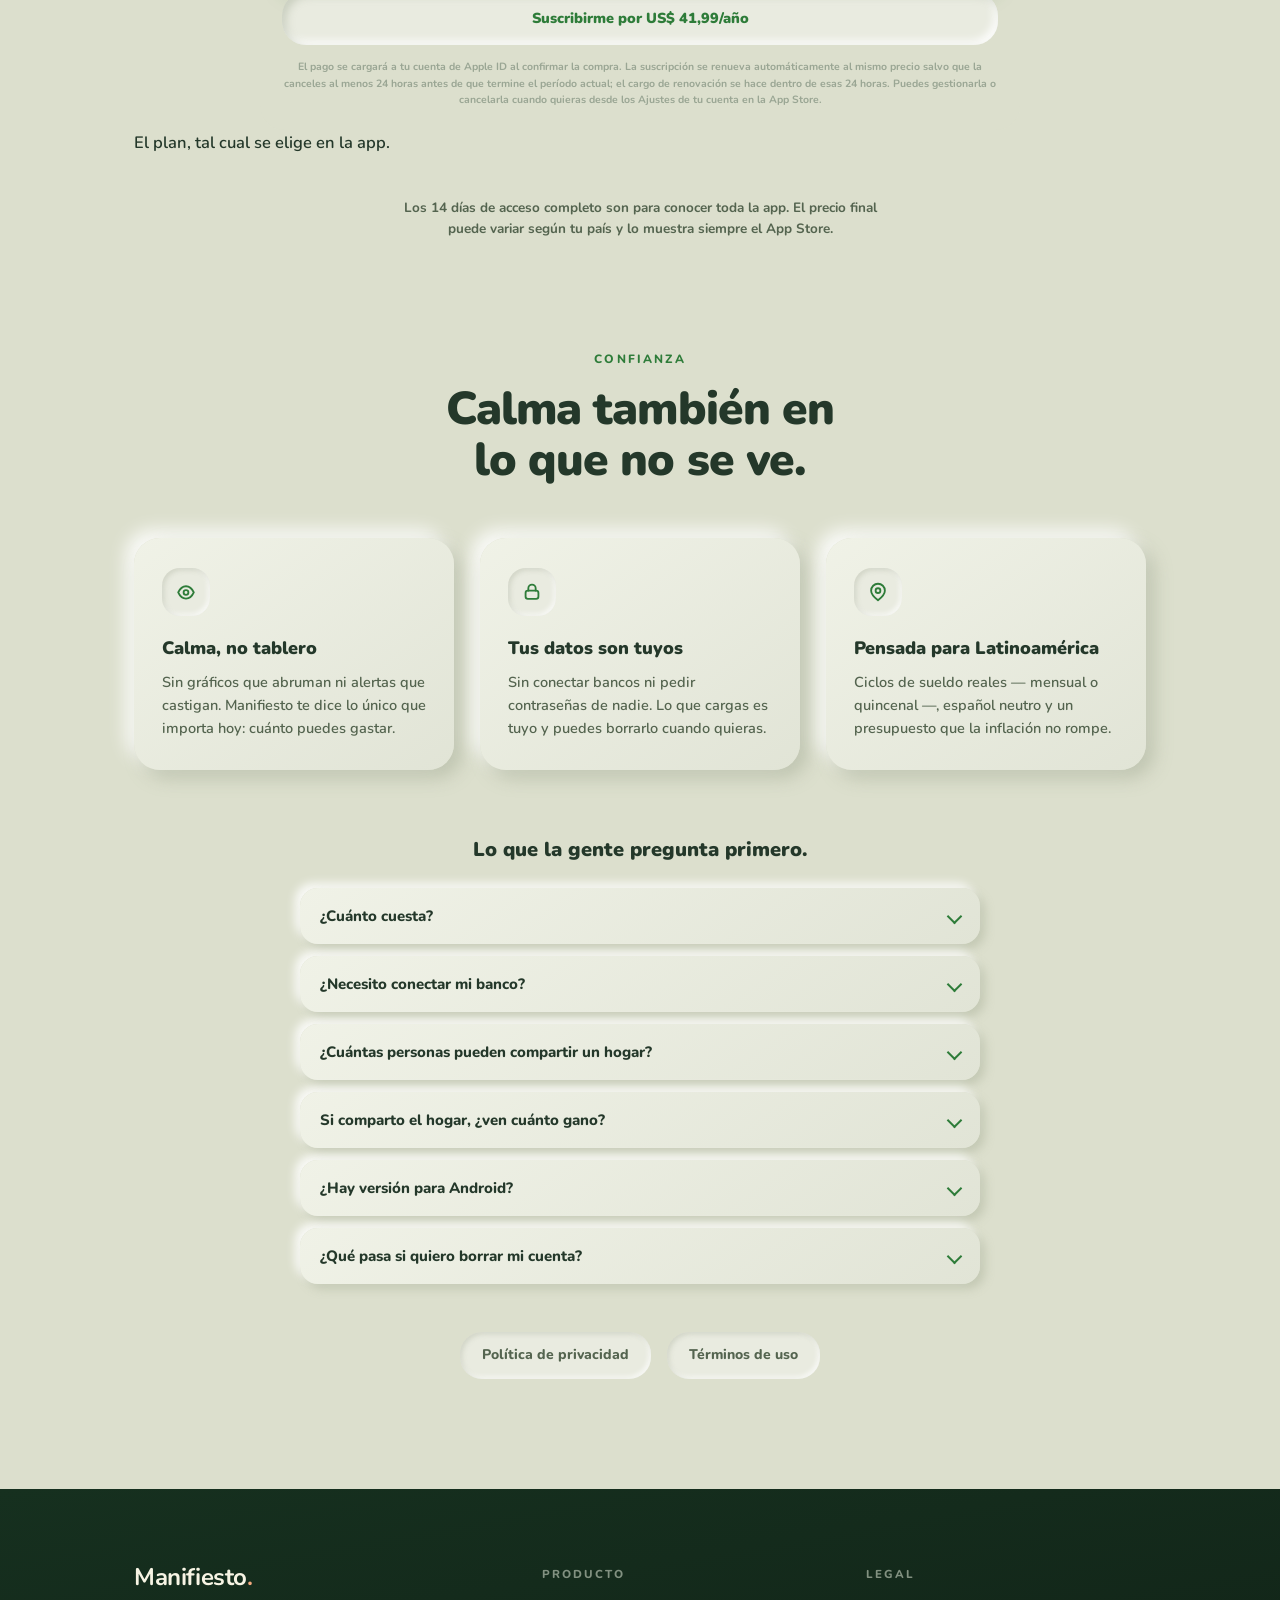
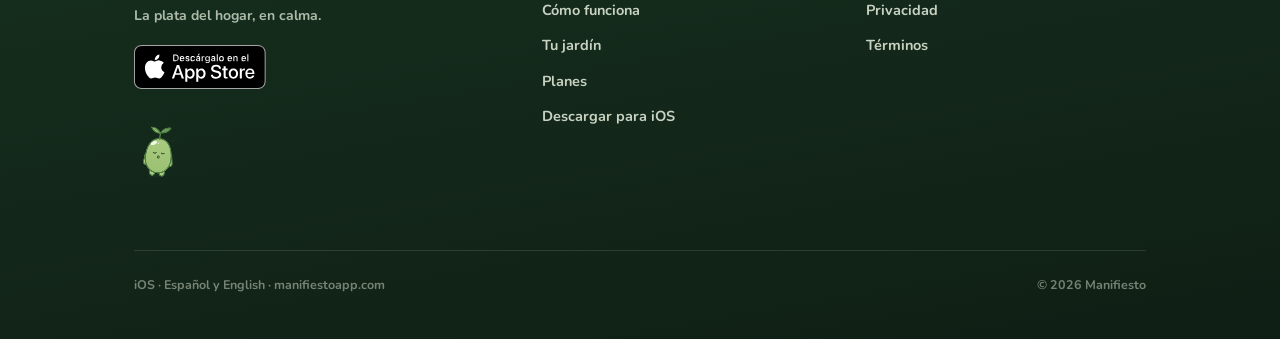
==== commit 280b8e1b: "fix(landing): iOS 15.5 como mínimo, la pregunta del ingreso sin una opción que no existe, sin app-ad" ====
--- a/index.html
+++ b/index.html
@@ -68,7 +68,7 @@
       {
         "@type": "MobileApplication",
         "name": "Manifiesto",
-        "operatingSystem": "iOS 17+",
+        "operatingSystem": "iOS 15.5+",
         "applicationCategory": "FinanceApplication",
         "inLanguage": "es-419",
         "description": "App de finanzas del hogar. Todo tu hogar ve el mismo mes: gastos del día, fijos, metas de ahorro y un asistente.",
@@ -3143,7 +3143,7 @@
         </details>
         <details class="faq__item">
           <summary>Si comparto el hogar, ¿ven cuánto gano?</summary>
-          <p>Cada uno carga el aporte que va a hacer al mes (no necesariamente todo el ingreso) y la app trabaja sobre la suma. Si prefieres compartir solo el total del hogar y no el detalle individual, puedes hacerlo desde Configuración.</p>
+          <p>Cada uno carga el aporte que va a hacer al mes (no necesariamente todo el ingreso) y la app trabaja sobre la suma. En Tu espacio, cada uno ve su propio aporte y el total del hogar.</p>
         </details>
         <details class="faq__item">
           <summary>¿Hay versión para Android?</summary>
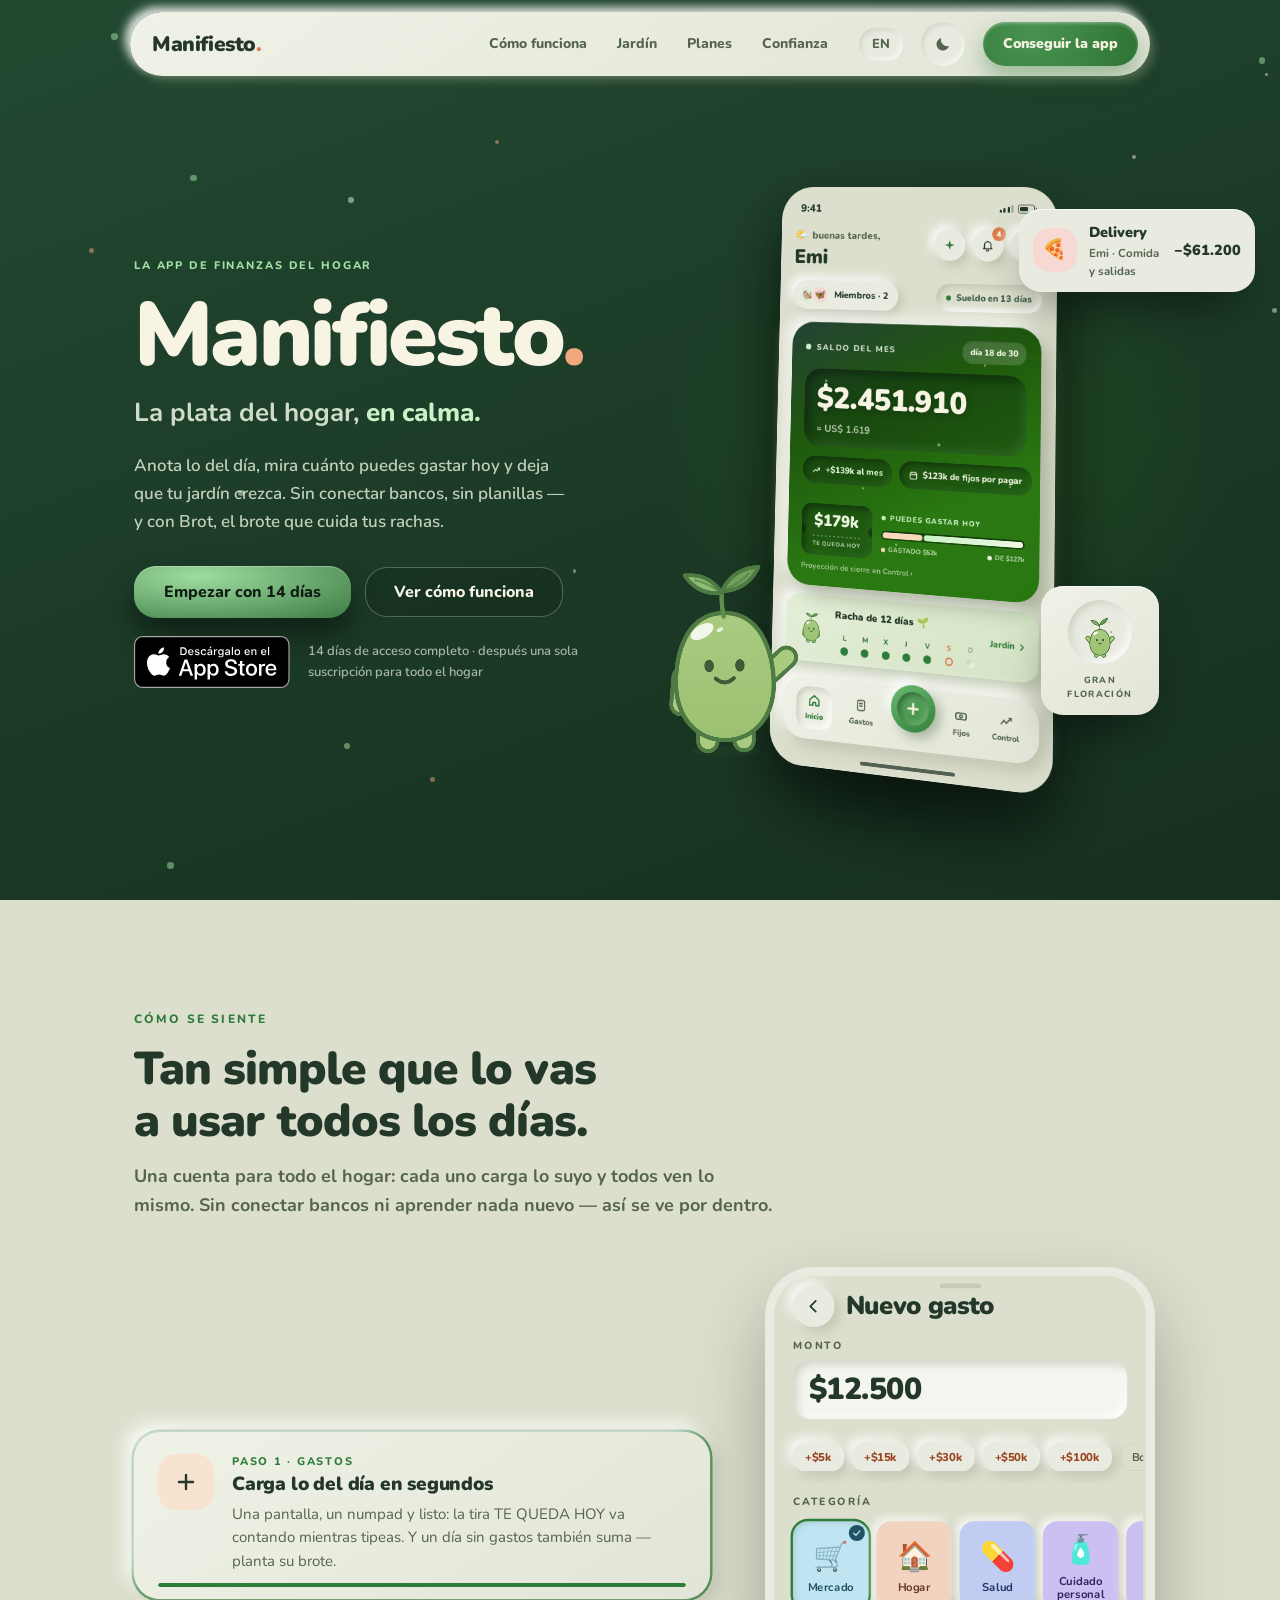
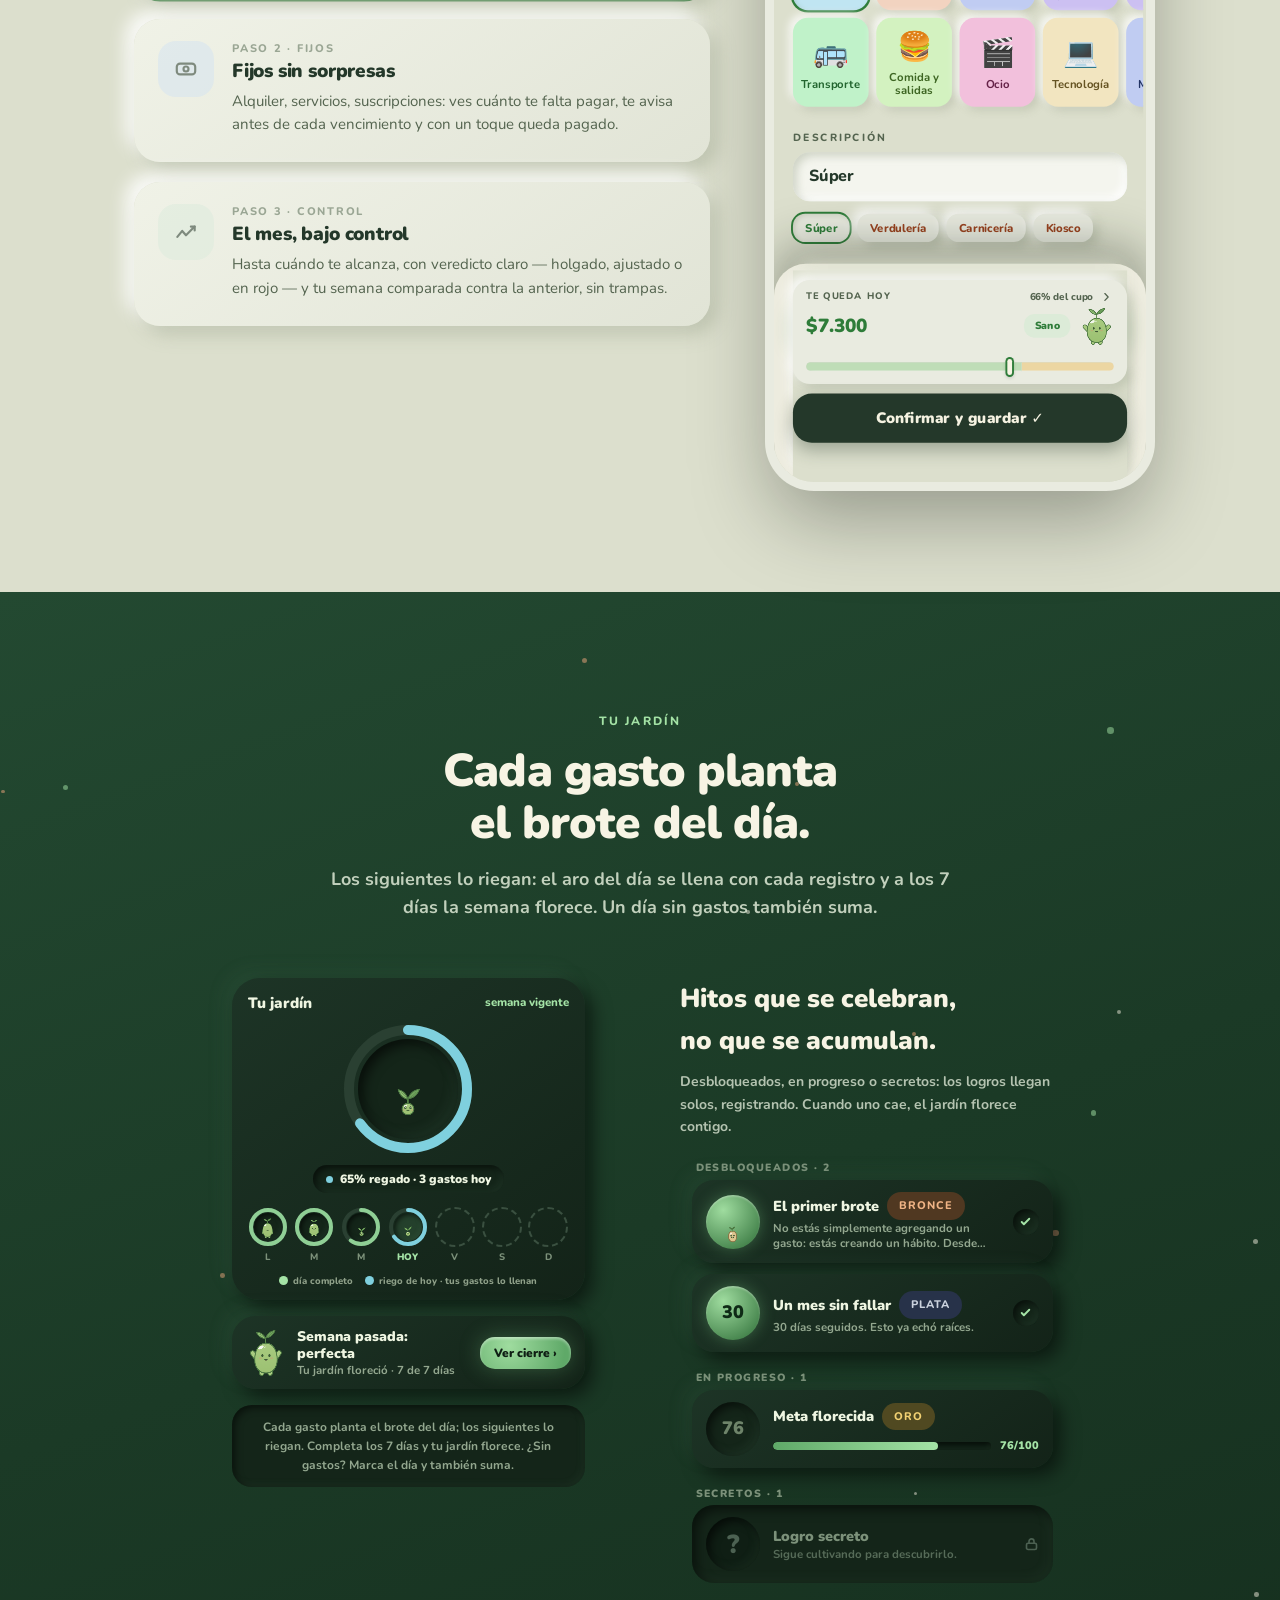
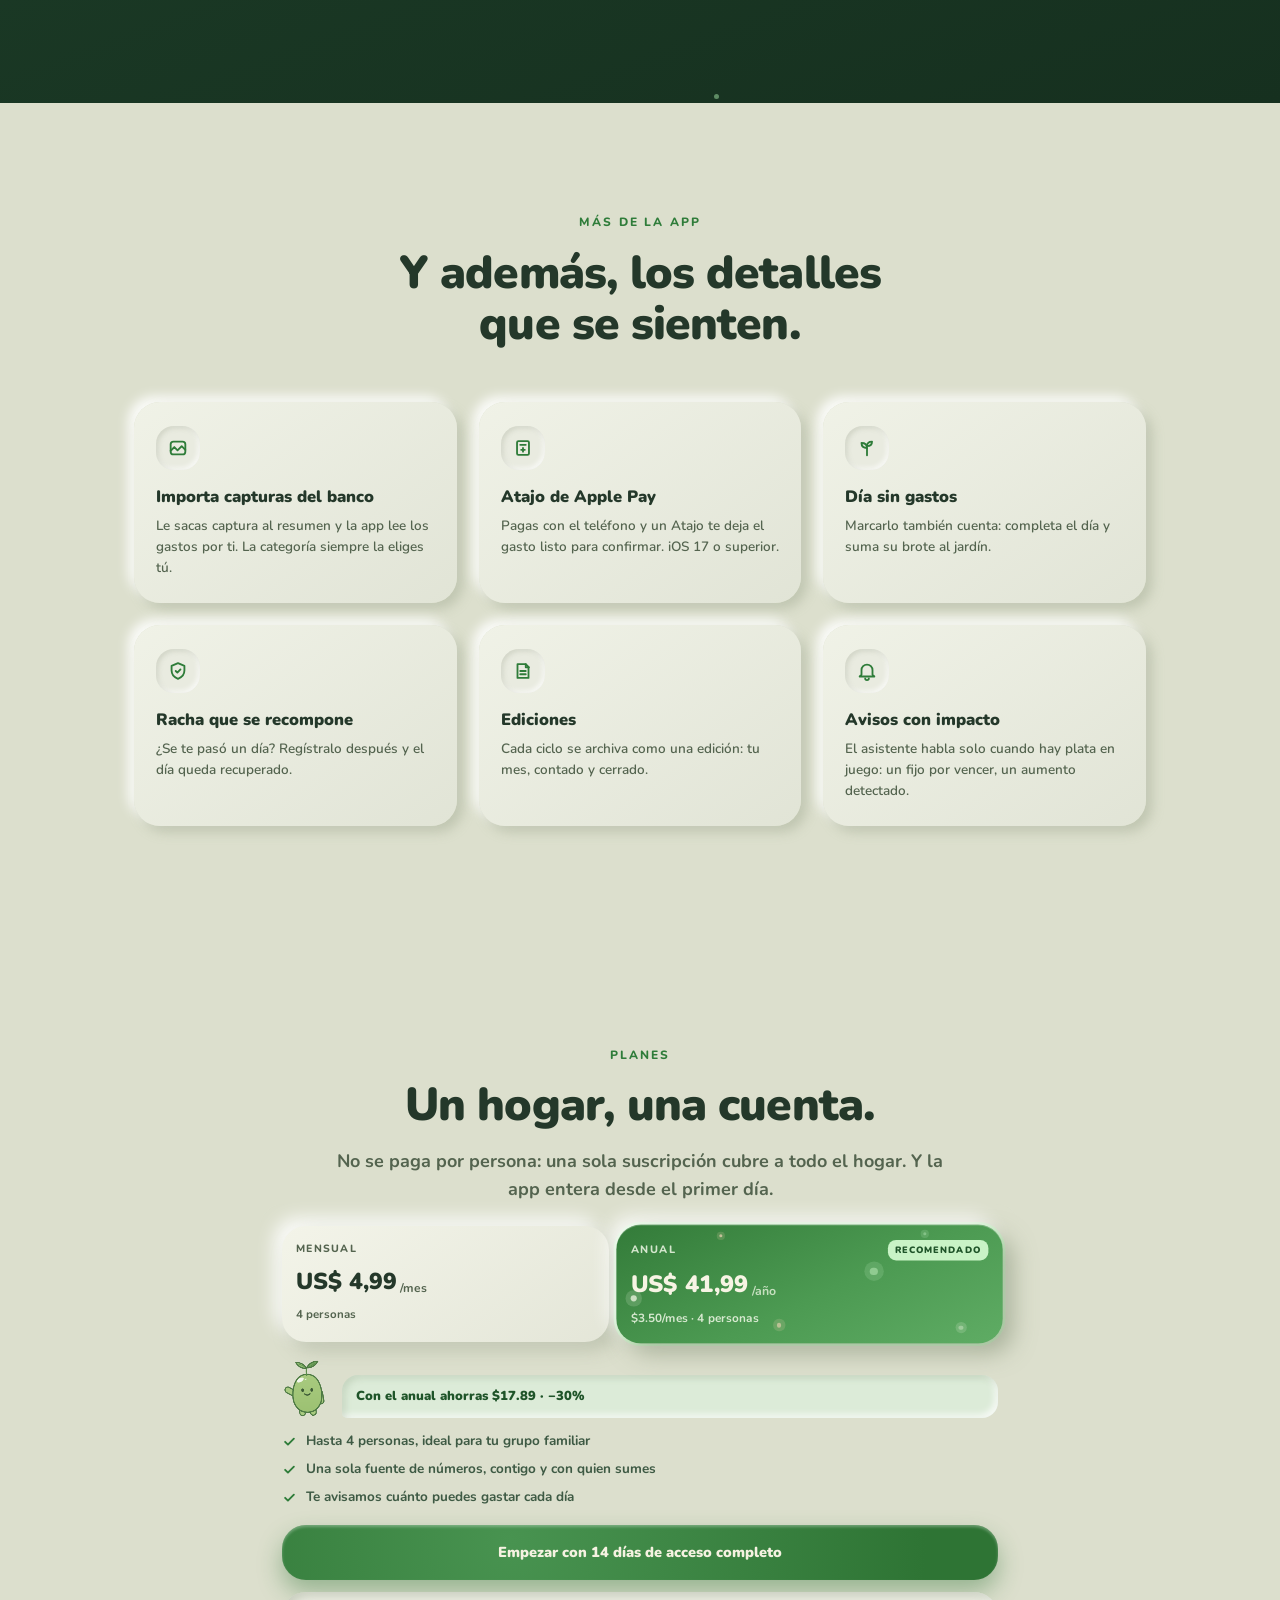
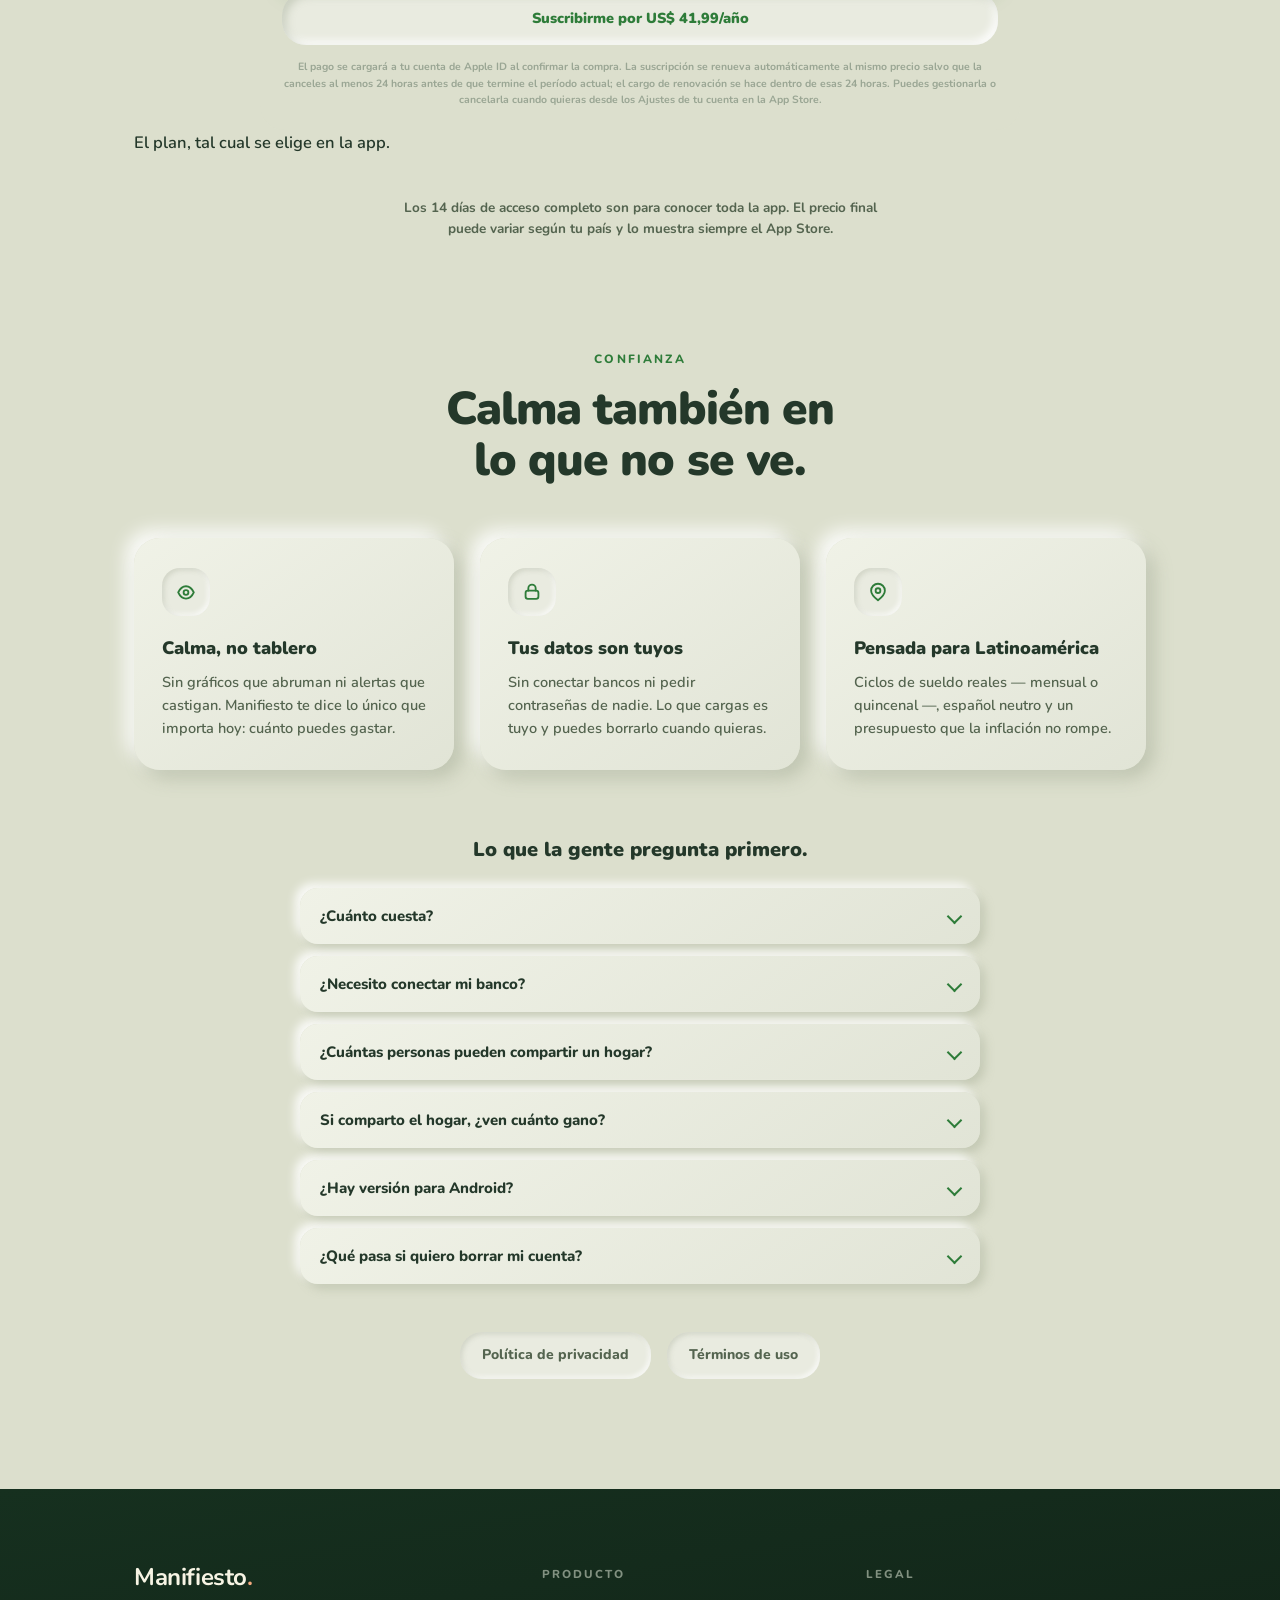
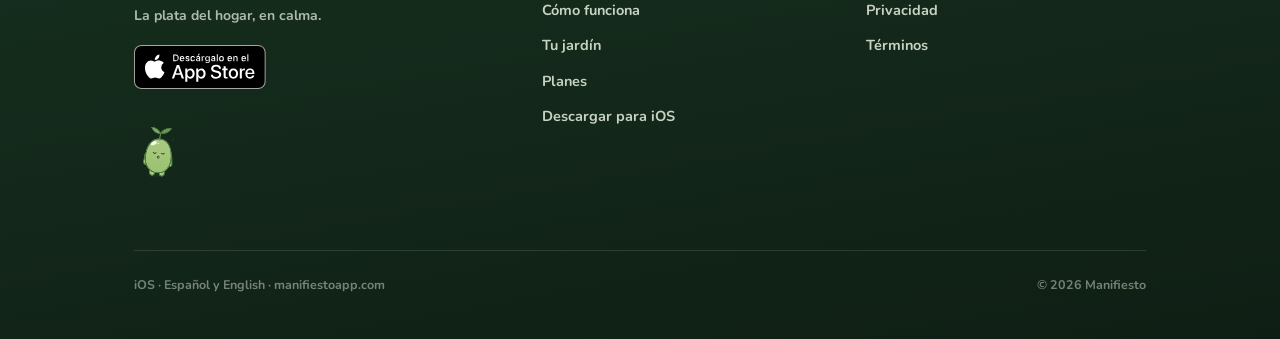
==== commit 74224e9a: "feat(legal): política 1.4 y Términos 1.3 — Mercado Pago, de solo lectura, desde la 2.2.0 La política" ====
--- a/index.html
+++ b/index.html
@@ -3135,7 +3135,7 @@
         </details>
         <details class="faq__item">
           <summary>¿Necesito conectar mi banco?</summary>
-          <p>No. Manifiesto no se conecta a bancos, billeteras ni cuentas. Tú cargas los gastos a mano (es más rápido de lo que parece) y tú tienes el control de qué se carga y qué no.</p>
+          <p>No. Manifiesto no se conecta a tu banco: cargas los gastos a mano (es más rápido de lo que parece), desde una captura o con el atajo de Apple Pay, y tú decides qué se carga y qué no. Desde la versión 2.2.0, con un plan, también puedes conectar Mercado Pago, de solo lectura: tus pagos llegan listos para que los confirmes.</p>
         </details>
         <details class="faq__item">
           <summary>¿Cuántas personas pueden compartir un hogar?</summary>
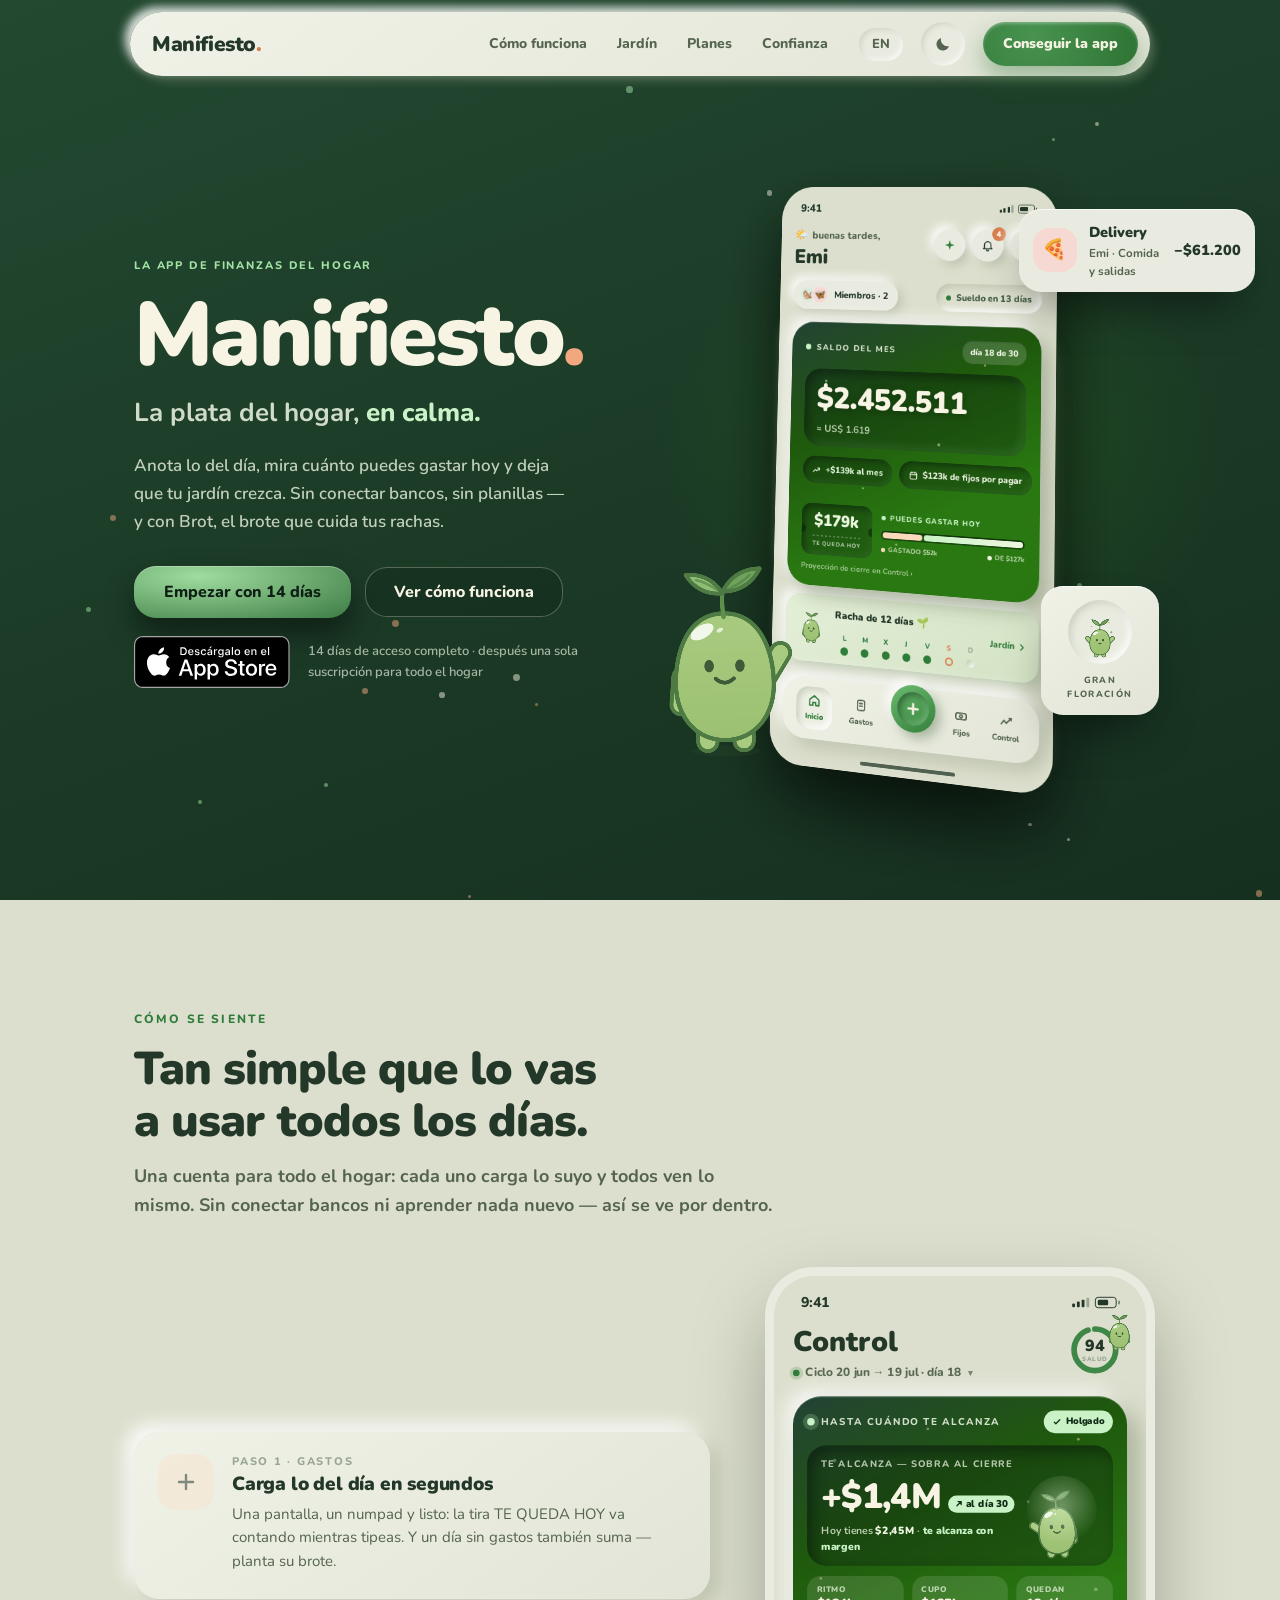
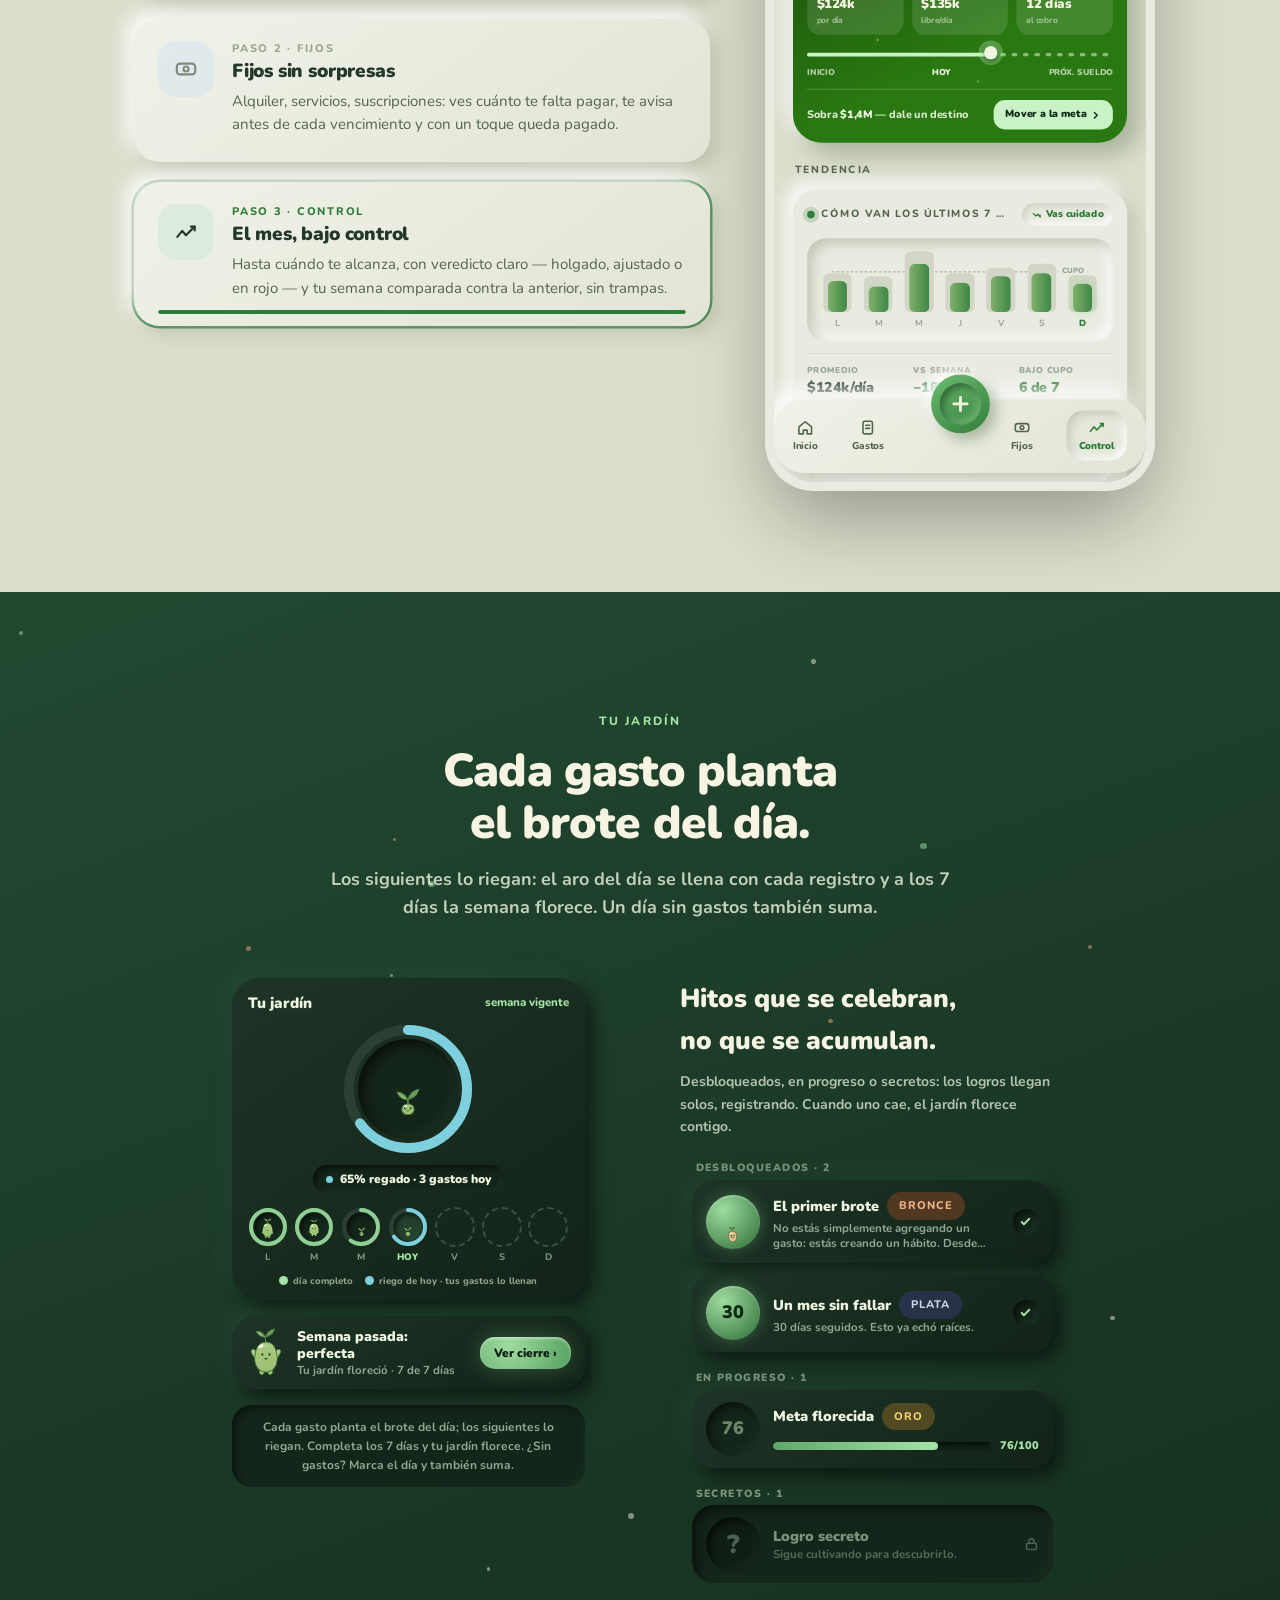
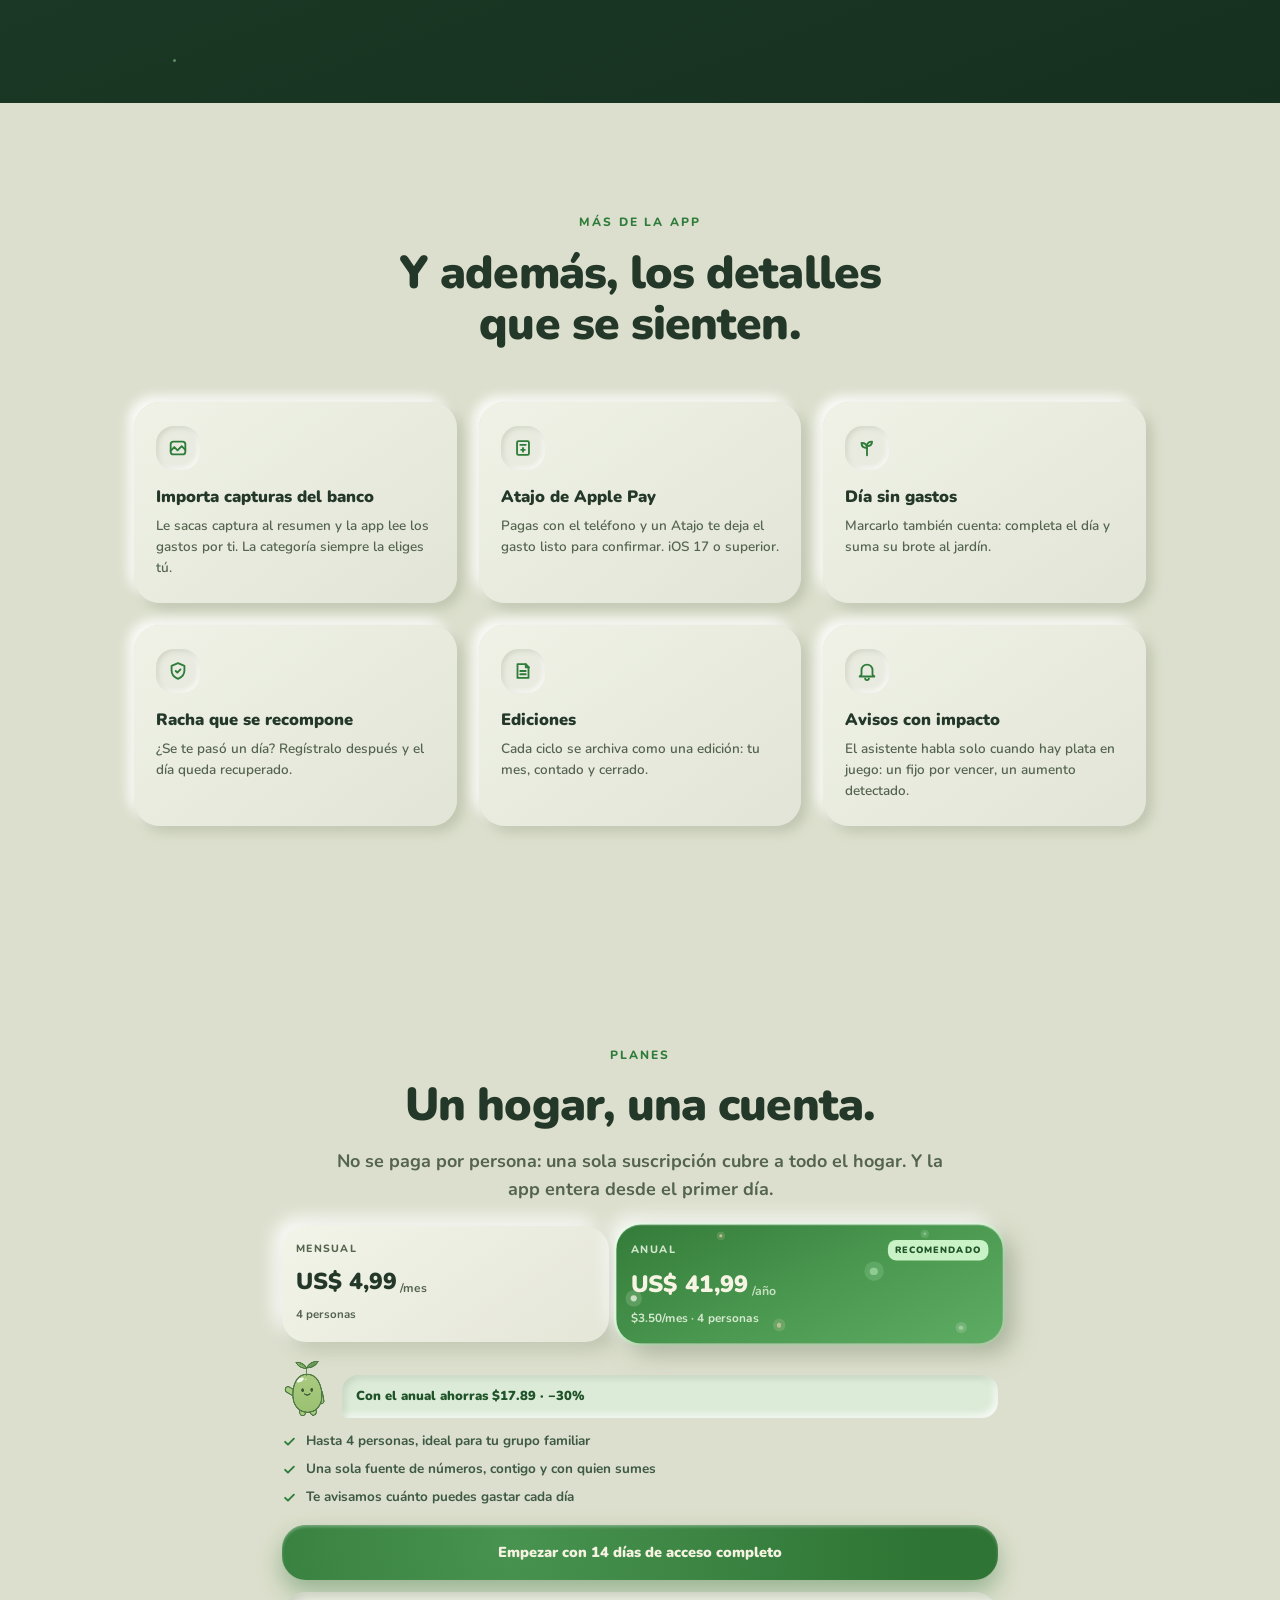
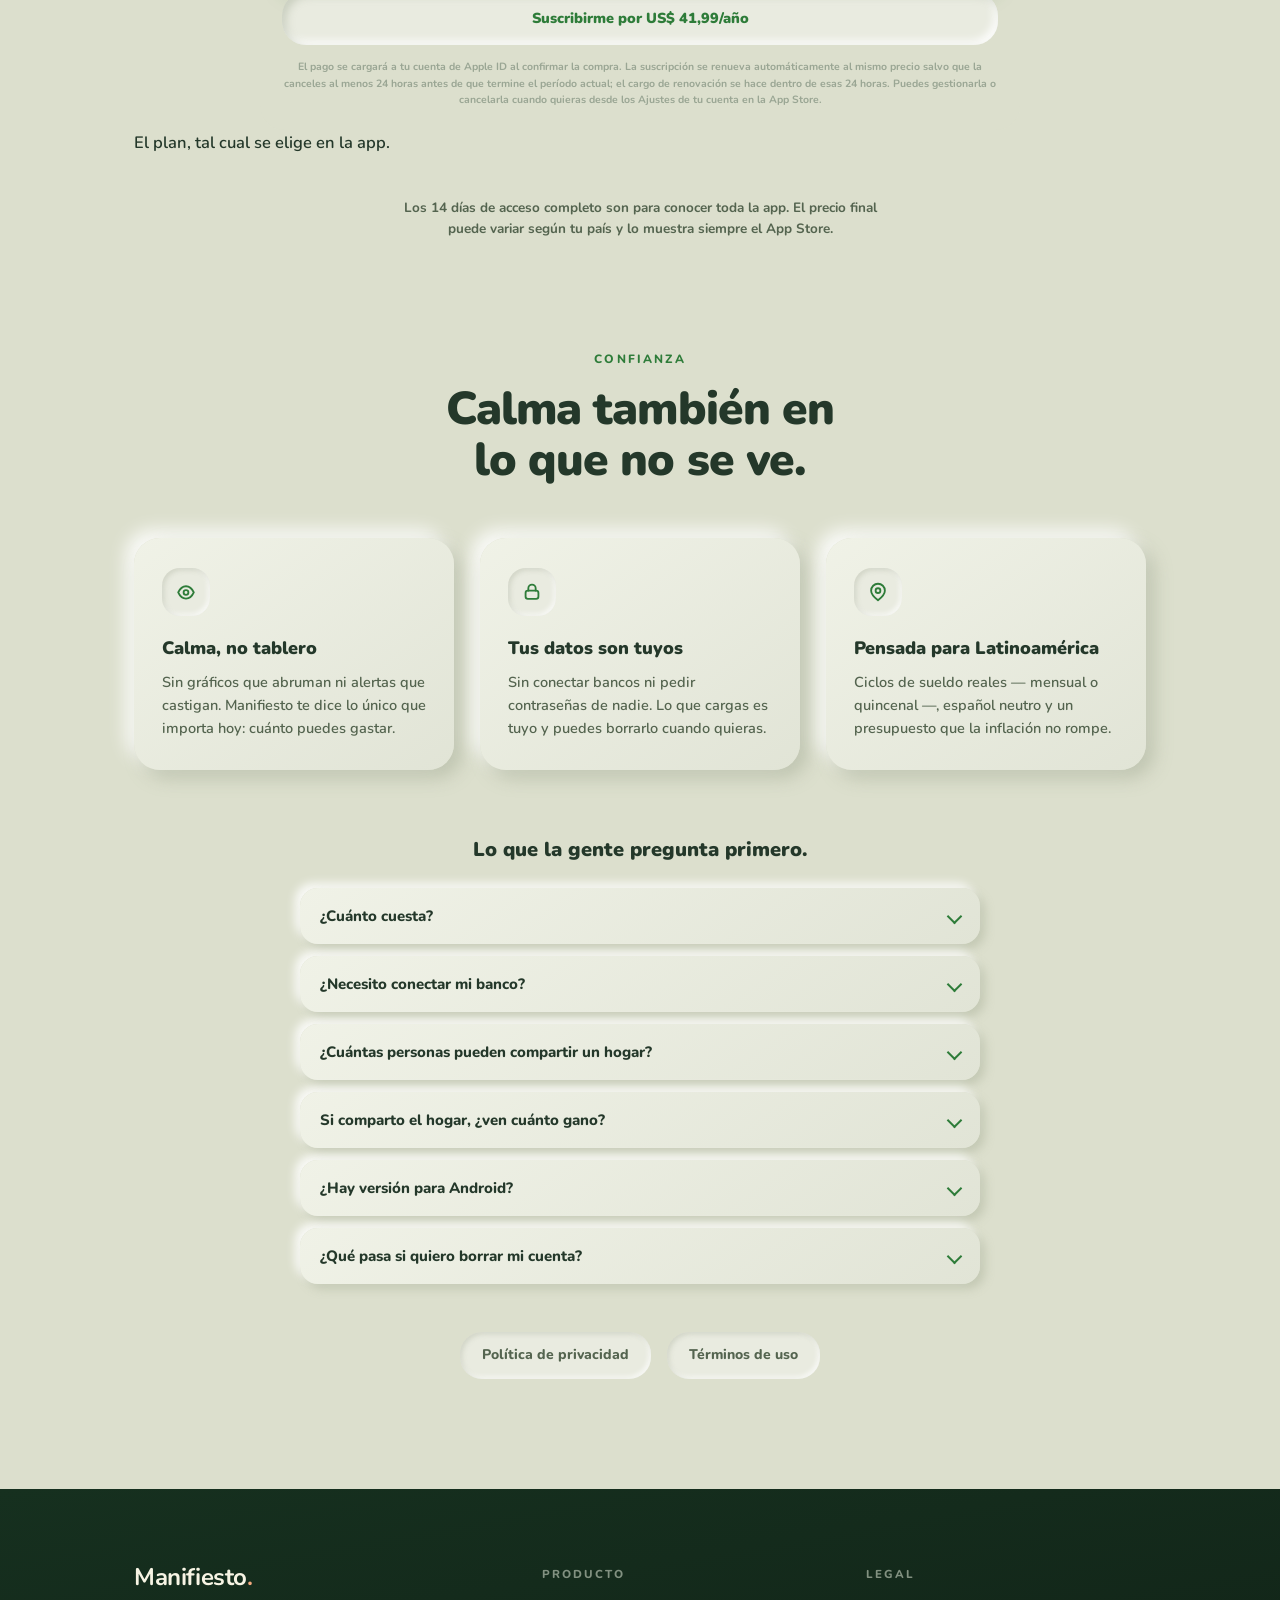
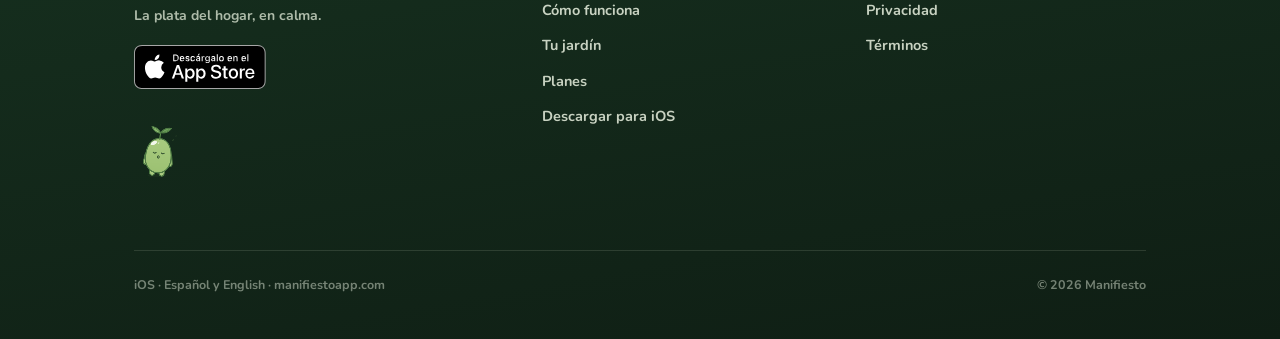
==== commit 8045b149: "fix(legal): "Manifiesto solo lee" en vez de un permiso de solo lectura, y frases más exactas El toke" ====
--- a/index.html
+++ b/index.html
@@ -3135,7 +3135,7 @@
         </details>
         <details class="faq__item">
           <summary>¿Necesito conectar mi banco?</summary>
-          <p>No. Manifiesto no se conecta a tu banco: cargas los gastos a mano (es más rápido de lo que parece), desde una captura o con el atajo de Apple Pay, y tú decides qué se carga y qué no. Desde la versión 2.2.0, con un plan, también puedes conectar Mercado Pago, de solo lectura: tus pagos llegan listos para que los confirmes.</p>
+          <p>No. Manifiesto no se conecta a tu banco: cargas los gastos a mano (es más rápido de lo que parece), desde una captura o con el atajo de Apple Pay, y tú decides qué se carga y qué no. Desde la versión 2.2.0, en el iPhone y en los países donde está disponible, con un plan, también puedes conectar Mercado Pago: Manifiesto solo lee tus pagos y te los deja listos para que los confirmes.</p>
         </details>
         <details class="faq__item">
           <summary>¿Cuántas personas pueden compartir un hogar?</summary>
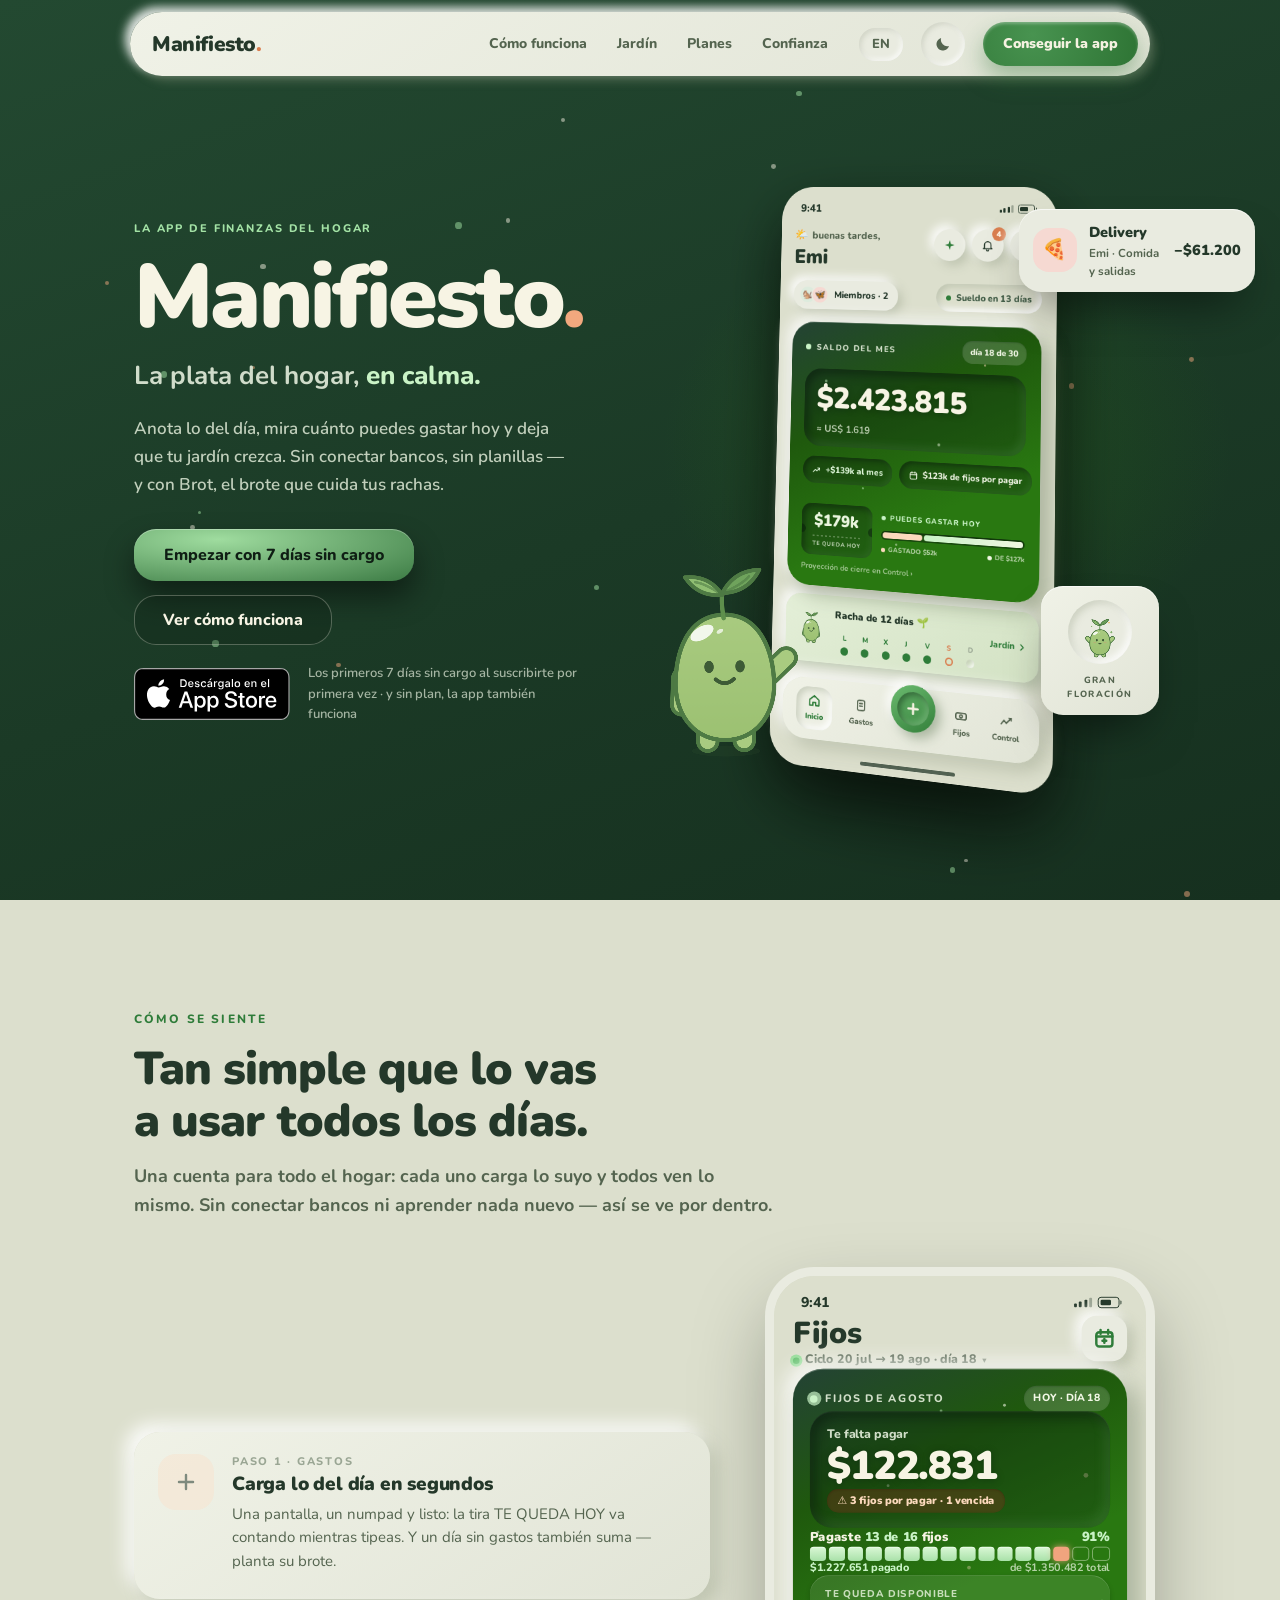
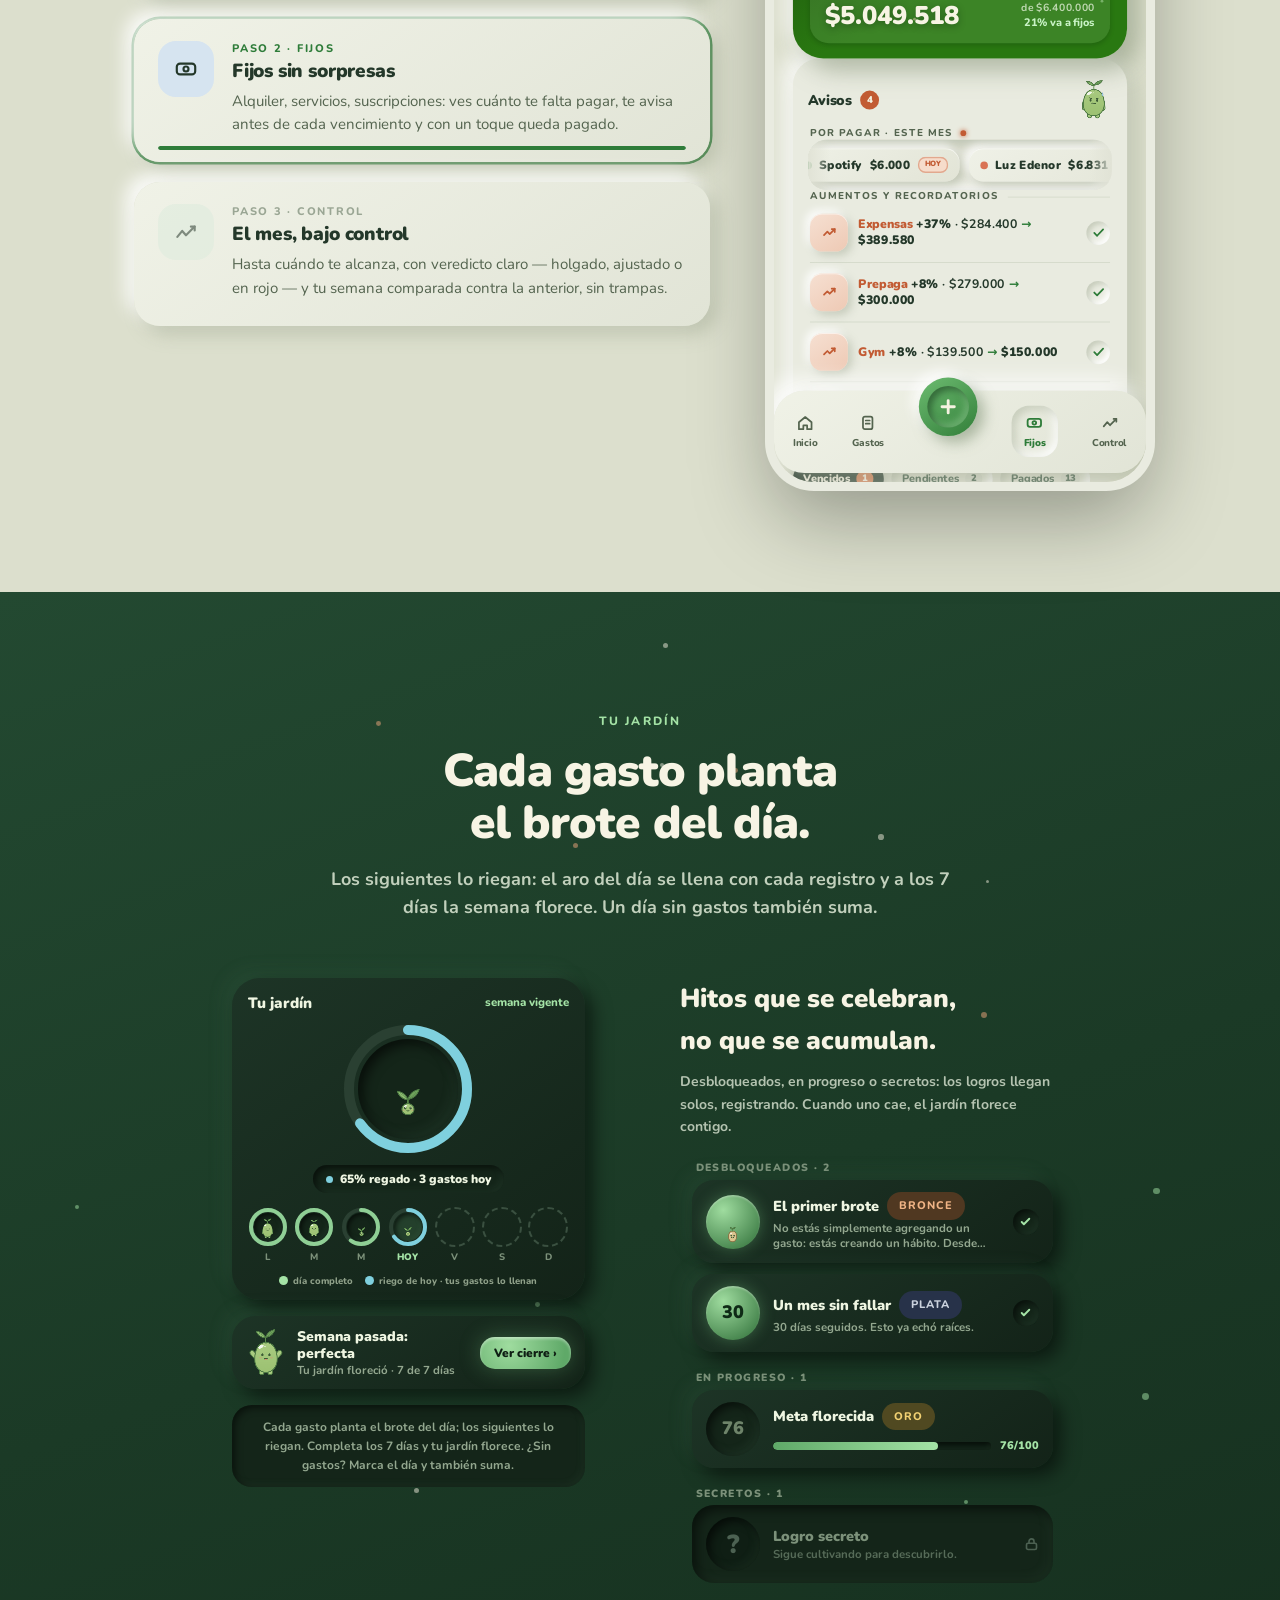
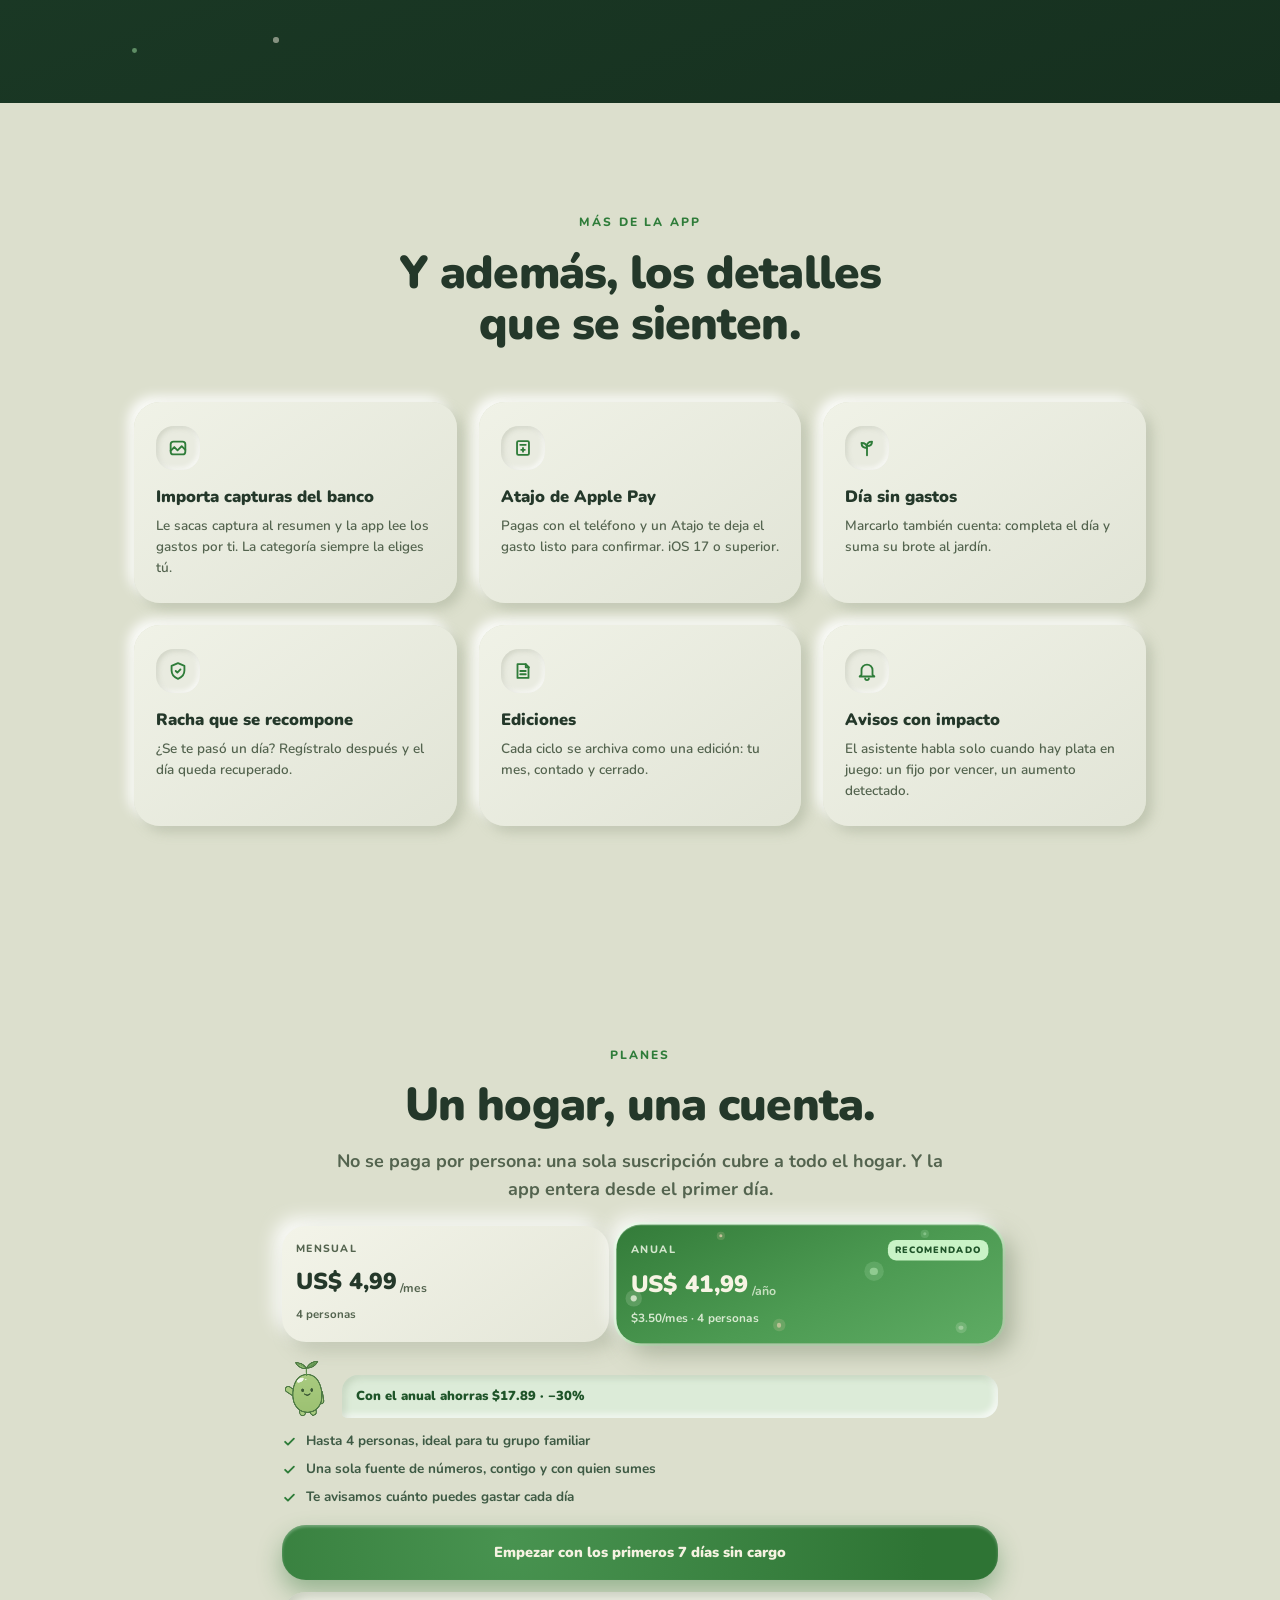
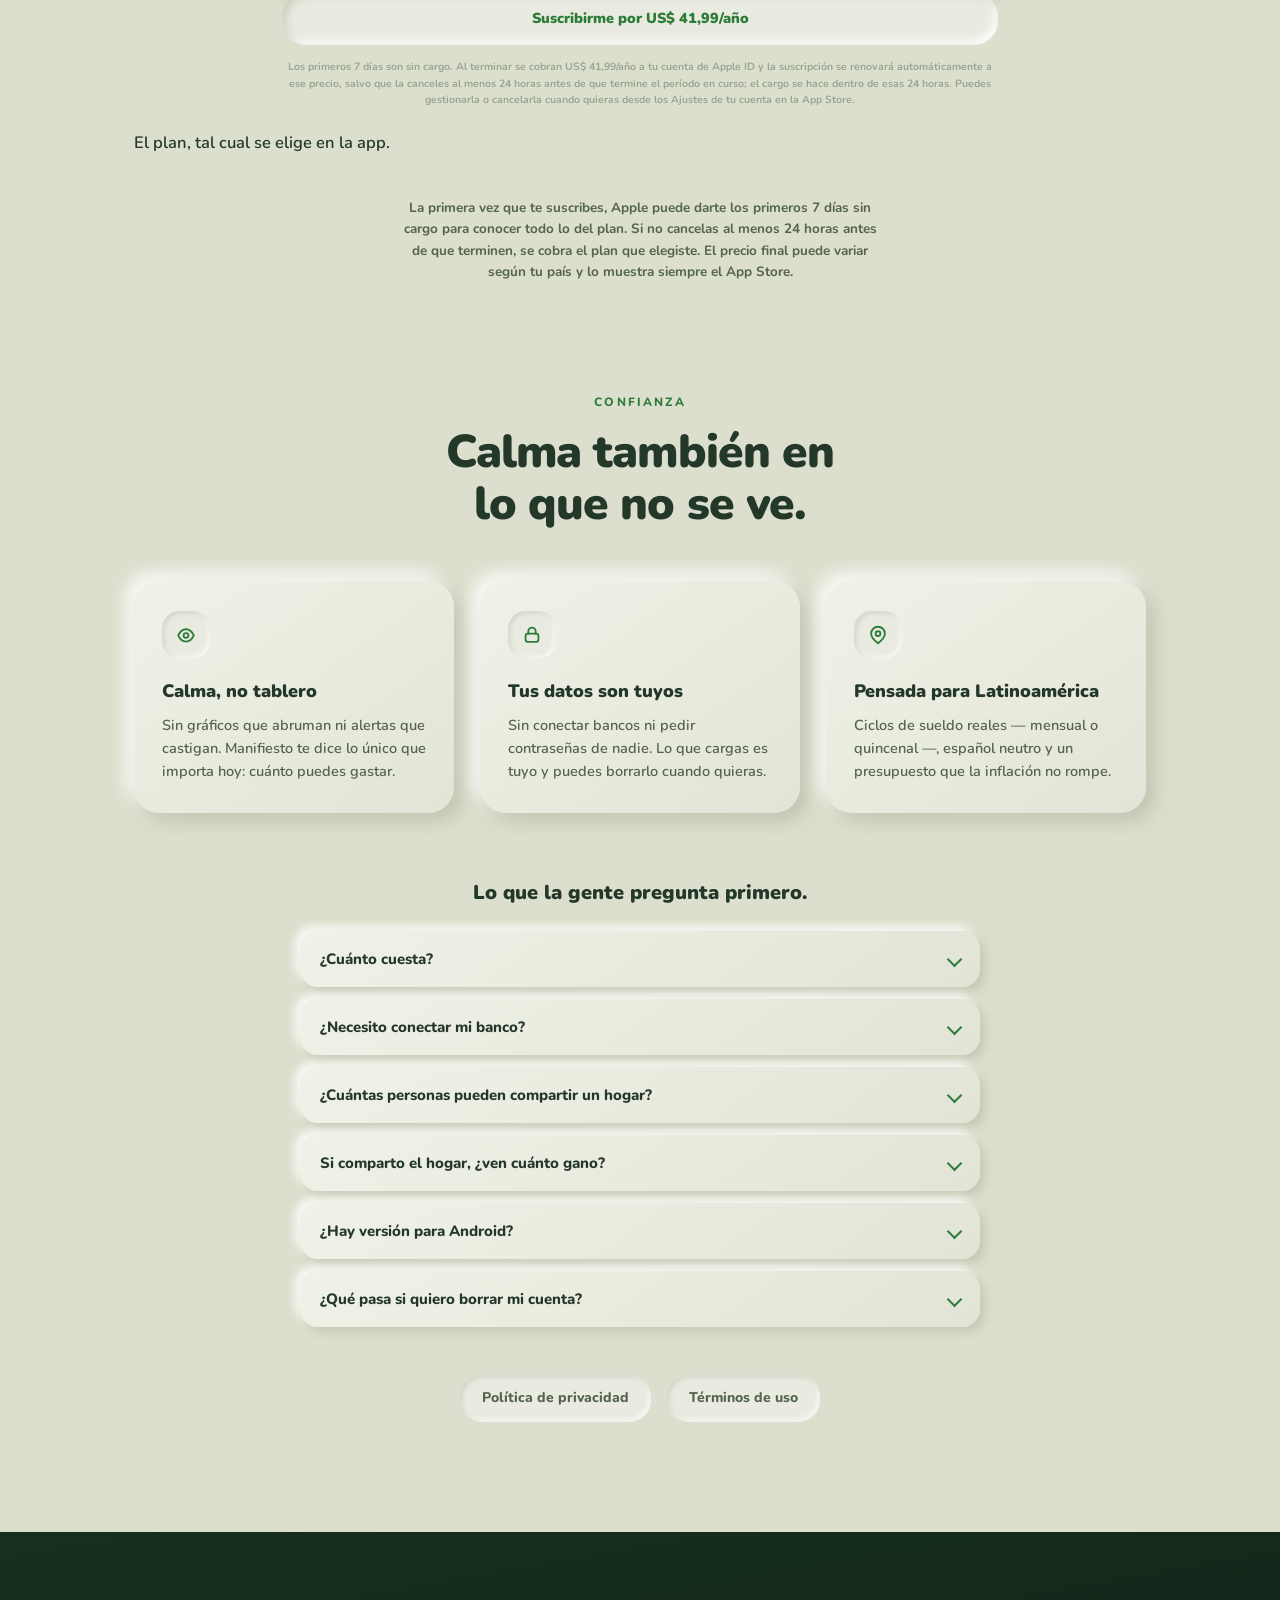
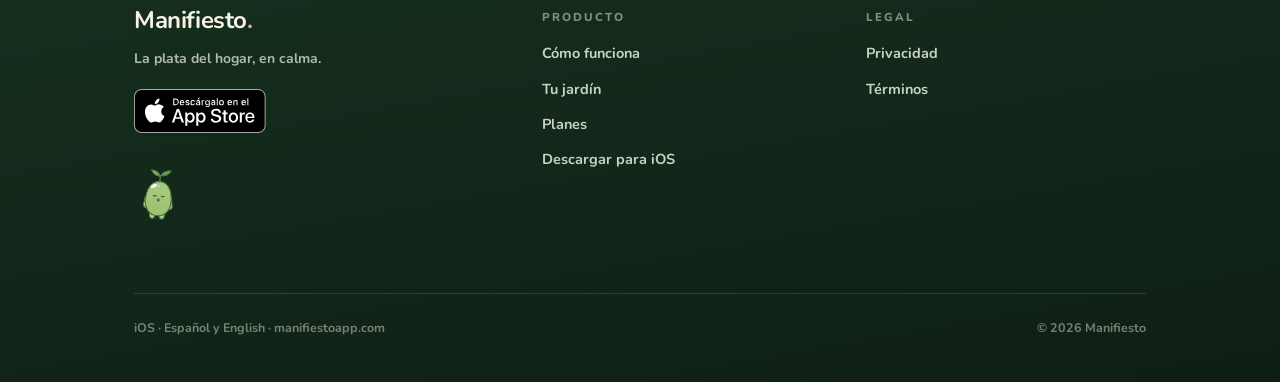
==== commit c2948ef6: "feat(landing): la semana sin cargo de Apple en lugar de los 14 días de acceso completo, para la 2.2." ====
--- a/index.html
+++ b/index.html
@@ -77,7 +77,7 @@
           "@type": "Offer",
           "price": "4.99",
           "priceCurrency": "USD",
-          "description": "Suscripción mensual por hogar tras 14 días de acceso completo"
+          "description": "Suscripción mensual por hogar, con los primeros 7 días sin cargo al suscribirte por primera vez"
         }
       },
       {
@@ -717,12 +717,12 @@
       <p class="hf-tagline">La plata del hogar, <span class="hf-calm">en calma.</span></p>
       <p class="hf-sub">Anota lo del día, mira cuánto puedes gastar hoy y deja que tu jardín crezca. Sin conectar bancos, sin planillas — y con Brot, el brote que cuida tus rachas.</p>
       <div class="hf-ctas">
-        <a class="hf-cta hf-cta-primary" href="https://apps.apple.com/us/app/manifiesto/id6776033487" target="_blank" rel="noopener">Empezar con 14 días</a>
+        <a class="hf-cta hf-cta-primary" href="https://apps.apple.com/us/app/manifiesto/id6776033487" target="_blank" rel="noopener">Empezar con 7 días sin cargo</a>
         <a class="hf-cta hf-cta-ghost" href="#producto">Ver cómo funciona</a>
       </div>
       <div class="hf-storerow">
         <a class="asb asb-hero" href="https://apps.apple.com/us/app/manifiesto/id6776033487" target="_blank" rel="noopener" aria-label="Descárgalo en el App Store"><svg class="asb-svg" aria-hidden="true" focusable="false" xmlns="http://www.w3.org/2000/svg" viewBox="0 0 119.66407 40"><g><g><g><path d="M110.13477,0H9.53468c-.3667,0-.729,0-1.09473.002-.30615.002-.60986.00781-.91895.0127A13.21476,13.21476,0,0,0,5.5171.19141a6.66509,6.66509,0,0,0-1.90088.627A6.43779,6.43779,0,0,0,1.99757,1.99707,6.25844,6.25844,0,0,0,.81935,3.61816a6.60119,6.60119,0,0,0-.625,1.90332,12.993,12.993,0,0,0-.1792,2.002C.00587,7.83008.00489,8.1377,0,8.44434V31.5586c.00489.3105.00587.6113.01515.9219a12.99232,12.99232,0,0,0,.1792,2.0019,6.58756,6.58756,0,0,0,.625,1.9043A6.20778,6.20778,0,0,0,1.99757,38.001a6.27445,6.27445,0,0,0,1.61865,1.1787,6.70082,6.70082,0,0,0,1.90088.6308,13.45514,13.45514,0,0,0,2.0039.1768c.30909.0068.6128.0107.91895.0107C8.80567,40,9.168,40,9.53468,40H110.13477c.3594,0,.7246,0,1.084-.002.3047,0,.6172-.0039.9219-.0107a13.279,13.279,0,0,0,2-.1768,6.80432,6.80432,0,0,0,1.9082-.6308,6.27742,6.27742,0,0,0,1.6172-1.1787,6.39482,6.39482,0,0,0,1.1816-1.6143,6.60413,6.60413,0,0,0,.6191-1.9043,13.50643,13.50643,0,0,0,.1856-2.0019c.0039-.3106.0039-.6114.0039-.9219.0078-.3633.0078-.7246.0078-1.0938V9.53613c0-.36621,0-.72949-.0078-1.09179,0-.30664,0-.61426-.0039-.9209a13.5071,13.5071,0,0,0-.1856-2.002,6.6177,6.6177,0,0,0-.6191-1.90332,6.46619,6.46619,0,0,0-2.7988-2.7998,6.76754,6.76754,0,0,0-1.9082-.627,13.04394,13.04394,0,0,0-2-.17676c-.3047-.00488-.6172-.01074-.9219-.01269-.3594-.002-.7246-.002-1.084-.002Z" style="fill: #a6a6a6"/><path d="M8.44483,39.125c-.30468,0-.602-.0039-.90429-.0107a12.68714,12.68714,0,0,1-1.86914-.1631,5.88381,5.88381,0,0,1-1.65674-.5479,5.40573,5.40573,0,0,1-1.397-1.0166,5.32082,5.32082,0,0,1-1.02051-1.3965,5.72186,5.72186,0,0,1-.543-1.6572,12.41351,12.41351,0,0,1-.1665-1.875c-.00634-.2109-.01464-.9131-.01464-.9131V8.44434S.88185,7.75293.8877,7.5498a12.37039,12.37039,0,0,1,.16553-1.87207,5.7555,5.7555,0,0,1,.54346-1.6621A5.37349,5.37349,0,0,1,2.61183,2.61768,5.56543,5.56543,0,0,1,4.01417,1.59521a5.82309,5.82309,0,0,1,1.65332-.54394A12.58589,12.58589,0,0,1,7.543.88721L8.44532.875H111.21387l.9131.0127a12.38493,12.38493,0,0,1,1.8584.16259,5.93833,5.93833,0,0,1,1.6709.54785,5.59374,5.59374,0,0,1,2.415,2.41993,5.76267,5.76267,0,0,1,.5352,1.64892,12.995,12.995,0,0,1,.1738,1.88721c.0029.2832.0029.5874.0029.89014.0079.375.0079.73193.0079,1.09179V30.4648c0,.3633,0,.7178-.0079,1.0752,0,.3252,0,.6231-.0039.9297a12.73126,12.73126,0,0,1-.1709,1.8535,5.739,5.739,0,0,1-.54,1.67,5.48029,5.48029,0,0,1-1.0156,1.3857,5.4129,5.4129,0,0,1-1.3994,1.0225,5.86168,5.86168,0,0,1-1.668.5498,12.54218,12.54218,0,0,1-1.8692.1631c-.2929.0068-.5996.0107-.8974.0107l-1.084.002Z"/></g><g data-name="&lt;Group&gt;"><g data-name="&lt;Group&gt;"><g data-name="&lt;Group&gt;"><path data-name="&lt;Path&gt;" d="M24.76888,20.30068a4.94881,4.94881,0,0,1,2.35656-4.15206,5.06566,5.06566,0,0,0-3.99116-2.15768c-1.67924-.17626-3.30719,1.00483-4.1629,1.00483-.87227,0-2.18977-.98733-3.6085-.95814a5.31529,5.31529,0,0,0-4.47292,2.72787c-1.934,3.34842-.49141,8.26947,1.3612,10.97608.9269,1.32535,2.01018,2.8058,3.42763,2.7533,1.38706-.05753,1.9051-.88448,3.5794-.88448,1.65876,0,2.14479.88448,3.591.8511,1.48838-.02416,2.42613-1.33124,3.32051-2.66914a10.962,10.962,0,0,0,1.51842-3.09251A4.78205,4.78205,0,0,1,24.76888,20.30068Z" style="fill: #fff"/><path data-name="&lt;Path&gt;" d="M22.03725,12.21089a4.87248,4.87248,0,0,0,1.11452-3.49062,4.95746,4.95746,0,0,0-3.20758,1.65961,4.63634,4.63634,0,0,0-1.14371,3.36139A4.09905,4.09905,0,0,0,22.03725,12.21089Z" style="fill: #fff"/></g></g><g><path d="M42.30227,27.13965h-4.7334l-1.13672,3.35645H34.42727l4.4834-12.418h2.083l4.4834,12.418H43.438ZM38.0591,25.59082h3.752l-1.84961-5.44727h-.05176Z" style="fill: #fff"/><path d="M55.15969,25.96973c0,2.81348-1.50586,4.62109-3.77832,4.62109a3.0693,3.0693,0,0,1-2.84863-1.584h-.043v4.48438h-1.8584V21.44238H48.4302v1.50586h.03418a3.21162,3.21162,0,0,1,2.88281-1.60059C53.645,21.34766,55.15969,23.16406,55.15969,25.96973Zm-1.91016,0c0-1.833-.94727-3.03809-2.39258-3.03809-1.41992,0-2.375,1.23047-2.375,3.03809,0,1.82422.95508,3.0459,2.375,3.0459C52.30227,29.01563,53.24953,27.81934,53.24953,25.96973Z" style="fill: #fff"/><path d="M65.12453,25.96973c0,2.81348-1.50586,4.62109-3.77832,4.62109a3.0693,3.0693,0,0,1-2.84863-1.584h-.043v4.48438h-1.8584V21.44238H58.395v1.50586h.03418A3.21162,3.21162,0,0,1,61.312,21.34766C63.60988,21.34766,65.12453,23.16406,65.12453,25.96973Zm-1.91016,0c0-1.833-.94727-3.03809-2.39258-3.03809-1.41992,0-2.375,1.23047-2.375,3.03809,0,1.82422.95508,3.0459,2.375,3.0459C62.26711,29.01563,63.21438,27.81934,63.21438,25.96973Z" style="fill: #fff"/><path d="M71.71047,27.03613c.1377,1.23145,1.334,2.04,2.96875,2.04,1.56641,0,2.69336-.80859,2.69336-1.91895,0-.96387-.67969-1.541-2.28906-1.93652l-1.60937-.3877c-2.28027-.55078-3.33887-1.61719-3.33887-3.34766,0-2.14258,1.86719-3.61426,4.51855-3.61426,2.624,0,4.42285,1.47168,4.4834,3.61426h-1.876c-.1123-1.23926-1.13672-1.9873-2.63379-1.9873s-2.52148.75684-2.52148,1.8584c0,.87793.6543,1.39453,2.25488,1.79l1.36816.33594c2.54785.60254,3.60645,1.626,3.60645,3.44238,0,2.32324-1.85059,3.77832-4.79395,3.77832-2.75391,0-4.61328-1.4209-4.7334-3.667Z" style="fill: #fff"/><path d="M83.34621,19.2998v2.14258h1.72168v1.47168H83.34621v4.99121c0,.77539.34473,1.13672,1.10156,1.13672a5.80752,5.80752,0,0,0,.61133-.043v1.46289a5.10351,5.10351,0,0,1-1.03223.08594c-1.833,0-2.54785-.68848-2.54785-2.44434V22.91406H80.16262V21.44238H81.479V19.2998Z" style="fill: #fff"/><path d="M86.065,25.96973c0-2.84863,1.67773-4.63867,4.29395-4.63867,2.625,0,4.29492,1.79,4.29492,4.63867,0,2.85645-1.66113,4.63867-4.29492,4.63867C87.72609,30.6084,86.065,28.82617,86.065,25.96973Zm6.69531,0c0-1.9541-.89551-3.10742-2.40137-3.10742s-2.40039,1.16211-2.40039,3.10742c0,1.96191.89453,3.10645,2.40039,3.10645S92.76027,27.93164,92.76027,25.96973Z" style="fill: #fff"/><path d="M96.18606,21.44238h1.77246v1.541h.043a2.1594,2.1594,0,0,1,2.17773-1.63574,2.86616,2.86616,0,0,1,.63672.06934v1.73828a2.59794,2.59794,0,0,0-.835-.1123,1.87264,1.87264,0,0,0-1.93652,2.083v5.37012h-1.8584Z" style="fill: #fff"/><path d="M109.3843,27.83691c-.25,1.64355-1.85059,2.77148-3.89844,2.77148-2.63379,0-4.26855-1.76465-4.26855-4.5957,0-2.83984,1.64355-4.68164,4.19043-4.68164,2.50488,0,4.08008,1.7207,4.08008,4.46582v.63672h-6.39453v.1123a2.358,2.358,0,0,0,2.43555,2.56445,2.04834,2.04834,0,0,0,2.09082-1.27344Zm-6.28223-2.70215h4.52637a2.1773,2.1773,0,0,0-2.2207-2.29785A2.292,2.292,0,0,0,103.10207,25.13477Z" style="fill: #fff"/></g></g></g><g data-name="&lt;Group&gt;"><g><path d="M37.82619,8.731a2.63964,2.63964,0,0,1,2.80762,2.96484c0,1.90625-1.03027,3.002-2.80762,3.002H35.67092V8.731Zm-1.22852,5.123h1.125a1.87588,1.87588,0,0,0,1.96777-2.146,1.881,1.881,0,0,0-1.96777-2.13379h-1.125Z" style="fill: #fff"/><path d="M45.71193,13.48193a1.828,1.828,0,0,1-1.95117,1.30273,2.04531,2.04531,0,0,1-2.08008-2.32422,2.07685,2.07685,0,0,1,2.07617-2.35254c1.25293,0,2.00879.856,2.00879,2.27V12.688H42.586v.0498a1.1902,1.1902,0,0,0,1.19922,1.29,1.07934,1.07934,0,0,0,1.07129-.5459Zm-3.126-1.45117h2.27441a1.08647,1.08647,0,0,0-1.1084-1.1665A1.15162,1.15162,0,0,0,42.586,12.03076Z" style="fill: #fff"/><path d="M48.60451,10.10791c1.0127,0,1.6748.47119,1.76172,1.26514h-.85254c-.082-.33057-.40527-.5415-.90918-.5415-.49609,0-.873.23535-.873.58691,0,.269.22754.43848.71582.55029l.748.17334c.85645.19873,1.25781.56689,1.25781,1.22852,0,.84766-.79,1.41406-1.86523,1.41406-1.07129,0-1.76953-.48389-1.84863-1.28174h.88965a.91365.91365,0,0,0,.97949.562c.55371,0,.94727-.248.94727-.60791,0-.26855-.21094-.44238-.66211-.5498l-.78516-.18213c-.85645-.20264-1.25293-.58691-1.25293-1.25684C46.85549,10.66992,47.58693,10.10791,48.60451,10.10791Z" style="fill: #fff"/><path d="M54.59865,11.6665a1.00546,1.00546,0,0,0-1.06348-.76465c-.74414,0-1.19922.57031-1.19922,1.52979,0,.97607.459,1.55908,1.19922,1.55908a.97873.97873,0,0,0,1.06348-.74023h.86426a1.762,1.762,0,0,1-1.92285,1.53418,2.06791,2.06791,0,0,1-2.11328-2.353,2.05305,2.05305,0,0,1,2.1084-2.32373,1.77731,1.77731,0,0,1,1.92773,1.55859Z" style="fill: #fff"/><path d="M56.34475,13.42432c0-.81055.60352-1.27783,1.6748-1.34424l1.21973-.07031v-.38867c0-.47559-.31445-.74414-.92187-.74414-.49609,0-.83984.18213-.93848.50049h-.86035c.09082-.77344.81836-1.26953,1.83984-1.26953,1.12891,0,1.76563.562,1.76563,1.51318v3.07666h-.85547v-.63281h-.07031a1.515,1.515,0,0,1-1.35254.707A1.36026,1.36026,0,0,1,56.34475,13.42432Zm2.89453-.38477v-.37646l-1.09961.07031c-.62012.0415-.90137.25244-.90137.64941,0,.40527.35156.64111.835.64111A1.0615,1.0615,0,0,0,59.23928,13.03955ZM57.82522,9.44189,58.8633,8.01953h1.042L58.74318,9.44189Z" style="fill: #fff"/><path d="M61.51565,10.19482h.85547v.69043h.06641a1.22092,1.22092,0,0,1,1.21582-.76514,1.86836,1.86836,0,0,1,.39648.03711v.877a2.43442,2.43442,0,0,0-.49609-.05371,1.05507,1.05507,0,0,0-1.14941,1.05859v2.65869h-.88867Z" style="fill: #fff"/><path d="M64.86623,15.14844h.90967c.0752.32666.45117.5376,1.05078.5376.74023,0,1.17871-.35156,1.17871-.94678V13.875H67.939a1.51433,1.51433,0,0,1-1.38965.75635c-1.14941,0-1.86084-.88867-1.86084-2.23682,0-1.373.71924-2.27441,1.86963-2.27441a1.56045,1.56045,0,0,1,1.41406.79395h.07031v-.71924h.85156v4.54c0,1.02979-.80664,1.68311-2.08008,1.68311C65.689,16.418,64.961,15.91357,64.86623,15.14844Zm3.15576-2.7583c0-.897-.46387-1.47168-1.2207-1.47168-.76465,0-1.19434.57471-1.19434,1.47168,0,.89746.42969,1.47217,1.19434,1.47217C67.563,13.8623,68.022,13.292,68.022,12.39014Z" style="fill: #fff"/><path d="M70.05324,13.42432c0-.81055.60352-1.27783,1.6748-1.34424l1.21973-.07031v-.38867c0-.47559-.31445-.74414-.92187-.74414-.49609,0-.83984.18213-.93848.50049h-.86035c.09082-.77344.81836-1.26953,1.83984-1.26953,1.12891,0,1.76563.562,1.76563,1.51318v3.07666h-.85547v-.63281h-.07031a1.515,1.515,0,0,1-1.35254.707A1.36026,1.36026,0,0,1,70.05324,13.42432Zm2.89453-.38477v-.37646l-1.09961.07031c-.62012.0415-.90137.25244-.90137.64941,0,.40527.35156.64111.835.64111A1.0615,1.0615,0,0,0,72.94777,13.03955Z" style="fill: #fff"/><path d="M75.26516,8.437h.88867v6.26074h-.88867Z" style="fill: #fff"/><path d="M77.38918,12.44434a2.13323,2.13323,0,1,1,4.24707,0,2.13358,2.13358,0,1,1-4.24707,0Zm3.333,0c0-.97607-.43848-1.54687-1.208-1.54687-.77246,0-1.207.5708-1.207,1.54688,0,.98389.43457,1.55029,1.207,1.55029C80.28371,13.99463,80.72219,13.42432,80.72219,12.44434Z" style="fill: #fff"/><path d="M89.07961,13.48193a1.828,1.828,0,0,1-1.95117,1.30273,2.04531,2.04531,0,0,1-2.08008-2.32422,2.07685,2.07685,0,0,1,2.07617-2.35254c1.25293,0,2.00879.856,2.00879,2.27V12.688H85.95363v.0498a1.1902,1.1902,0,0,0,1.19922,1.29,1.07934,1.07934,0,0,0,1.07129-.5459Zm-3.126-1.45117H88.228a1.08647,1.08647,0,0,0-1.1084-1.1665A1.15162,1.15162,0,0,0,85.95363,12.03076Z" style="fill: #fff"/><path d="M90.32668,10.19482h.85547v.71533h.06641a1.348,1.348,0,0,1,1.34375-.80225,1.46456,1.46456,0,0,1,1.55859,1.6748v2.915h-.88867V12.00586c0-.72363-.31445-1.0835-.97168-1.0835a1.03294,1.03294,0,0,0-1.0752,1.14111v2.63428h-.88867Z" style="fill: #fff"/><path d="M101.7759,13.48193a1.828,1.828,0,0,1-1.95117,1.30273,2.04531,2.04531,0,0,1-2.08008-2.32422,2.07685,2.07685,0,0,1,2.07617-2.35254c1.25293,0,2.00879.856,2.00879,2.27V12.688H98.64992v.0498a1.1902,1.1902,0,0,0,1.19922,1.29,1.07934,1.07934,0,0,0,1.07129-.5459Zm-3.126-1.45117h2.27441a1.08647,1.08647,0,0,0-1.1084-1.1665A1.15162,1.15162,0,0,0,98.64992,12.03076Z" style="fill: #fff"/><path d="M103.064,8.437h.88867v6.26074H103.064Z" style="fill: #fff"/></g></g></g></svg></a>
-        <p class="hf-fineprint">14 días de acceso completo · después una sola suscripción para todo el hogar</p>
+        <p class="hf-fineprint">Los primeros 7 días sin cargo al suscribirte por primera vez · y sin plan, la app también funciona</p>
       </div>
     </div>
 
@@ -3080,17 +3080,20 @@
     </li>
   </ul>
 
-  <a class="pw-cta-primary" href="https://apps.apple.com/us/app/manifiesto/id6776033487" target="_blank" rel="noopener" aria-label="Empezar con 14 días — descargar la app en el App Store">Empezar con 14 días de acceso completo</a>
+  <a class="pw-cta-primary" href="https://apps.apple.com/us/app/manifiesto/id6776033487" target="_blank" rel="noopener" aria-label="Empezar con los primeros 7 días sin cargo — descargar la app en el App Store">Empezar con los primeros 7 días sin cargo</a>
   <a class="pw-cta-subscribe" href="https://apps.apple.com/us/app/manifiesto/id6776033487" target="_blank" rel="noopener">Suscribirme por US$ 41,99/año</a>
 
-  <p class="pw-legal">El pago se cargará a tu cuenta de Apple ID al confirmar la compra. La suscripción se renueva automáticamente al mismo precio salvo que la canceles al menos 24 horas antes de que termine el período actual; el cargo de renovación se hace dentro de esas 24 horas. Puedes gestionarla o cancelarla cuando quieras desde los Ajustes de tu cuenta en la App Store.</p>
+  <p class="pw-legal">Los primeros 7 días son sin cargo. Al terminar se cobran US$ 41,99/año a tu cuenta de Apple ID y la suscripción se renovará automáticamente a ese precio, salvo que la canceles al menos 24 horas antes de que termine el período en curso; el cargo se hace dentro de esas 24 horas. Puedes gestionarla o cancelarla cuando quieras desde los Ajustes de tu cuenta en la App Store.</p>
 </div>
       </div>
       <p class="phone-note reveal">El plan, tal cual se elige en la app.</p>
 
       <p class="plans-foot reveal">
-        Los 14 días de acceso completo son para conocer toda la app. El precio
-        final puede variar según tu país y lo muestra siempre el App Store.
+        La primera vez que te suscribes, Apple puede darte los primeros 7
+        días sin cargo para conocer todo lo del plan. Si no cancelas al menos
+        24 horas antes de que terminen, se cobra el plan que elegiste. El
+        precio final puede variar según tu país y lo muestra siempre el App
+        Store.
       </p>
     </div>
   </section>
@@ -3131,7 +3134,7 @@
         <h3 class="faq__title">Lo que la gente pregunta primero.</h3>
         <details class="faq__item">
           <summary>¿Cuánto cuesta?</summary>
-          <p>Manifiesto es una suscripción por hogar, no por persona: Plan Jardín, para una persona (US$ 2,99/mes o US$ 24,99/año), o Plan Huerta, para hasta 4 personas (US$ 4,99/mes o US$ 41,99/año). Empiezas con 14 días de acceso completo para conocer toda la app, y cancelas cuando quieras. Tienes la app entera desde el primer día.</p>
+          <p>Manifiesto es una suscripción por hogar, no por persona: Plan Jardín, para una persona (US$ 2,99/mes o US$ 24,99/año), o Plan Huerta, para hasta 4 personas (US$ 4,99/mes o US$ 41,99/año). La primera vez que te suscribes, Apple puede darte los primeros 7 días sin cargo para conocer todo lo del plan, y cancelas cuando quieras desde tu cuenta de Apple. Sin plan, la app también funciona, con sus límites.</p>
         </details>
         <details class="faq__item">
           <summary>¿Necesito conectar mi banco?</summary>
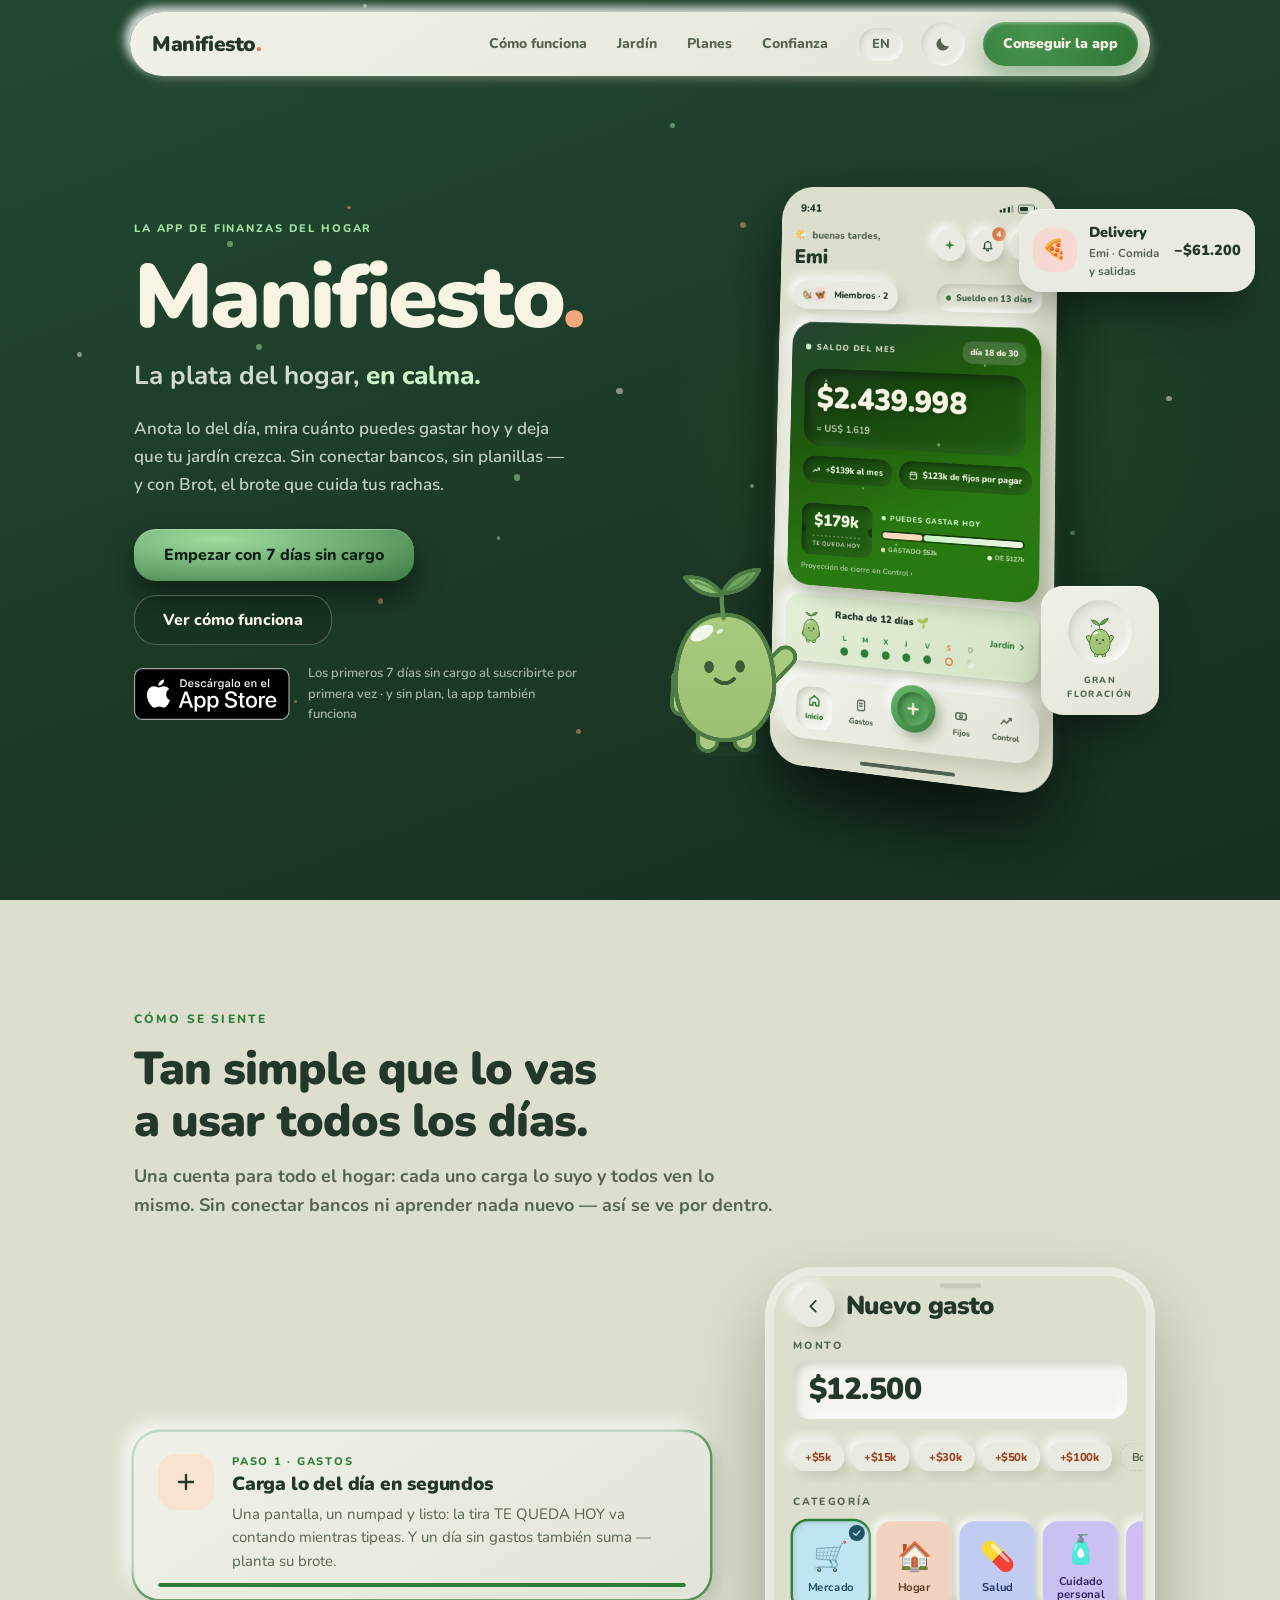
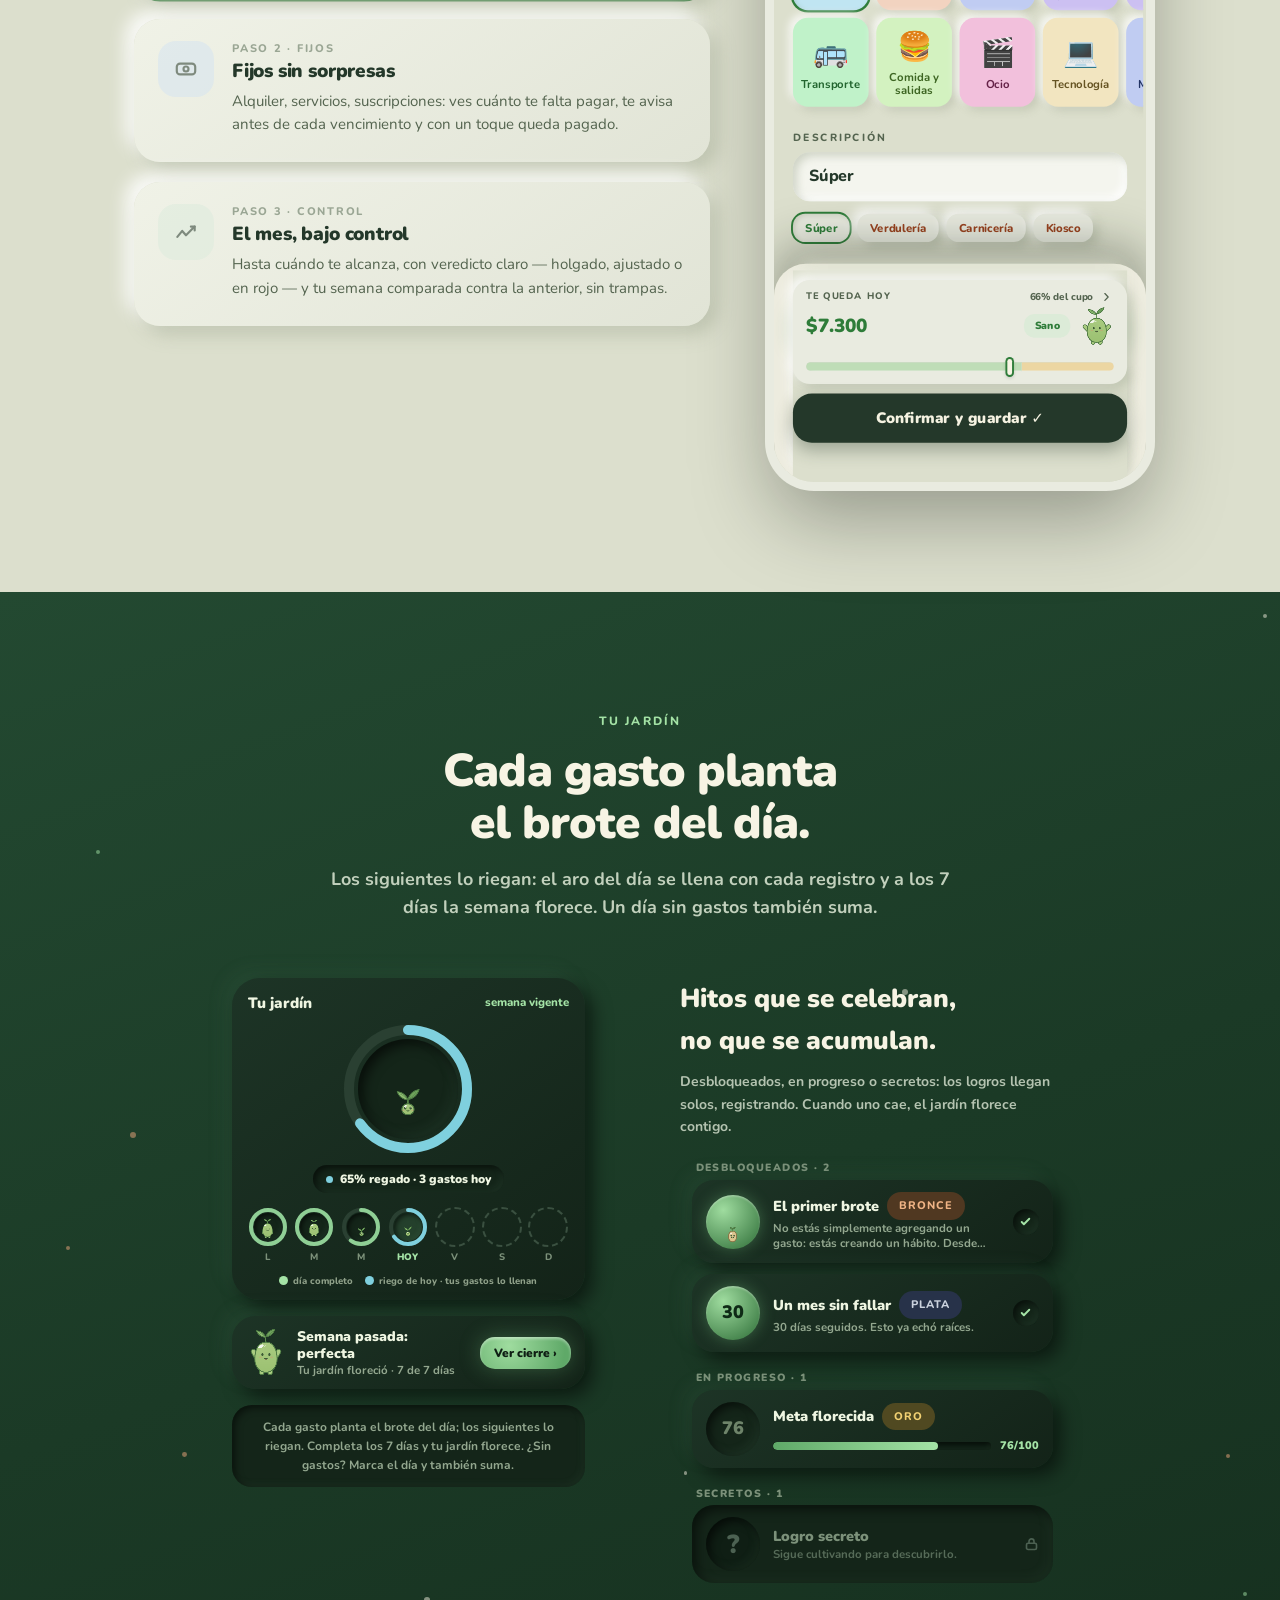
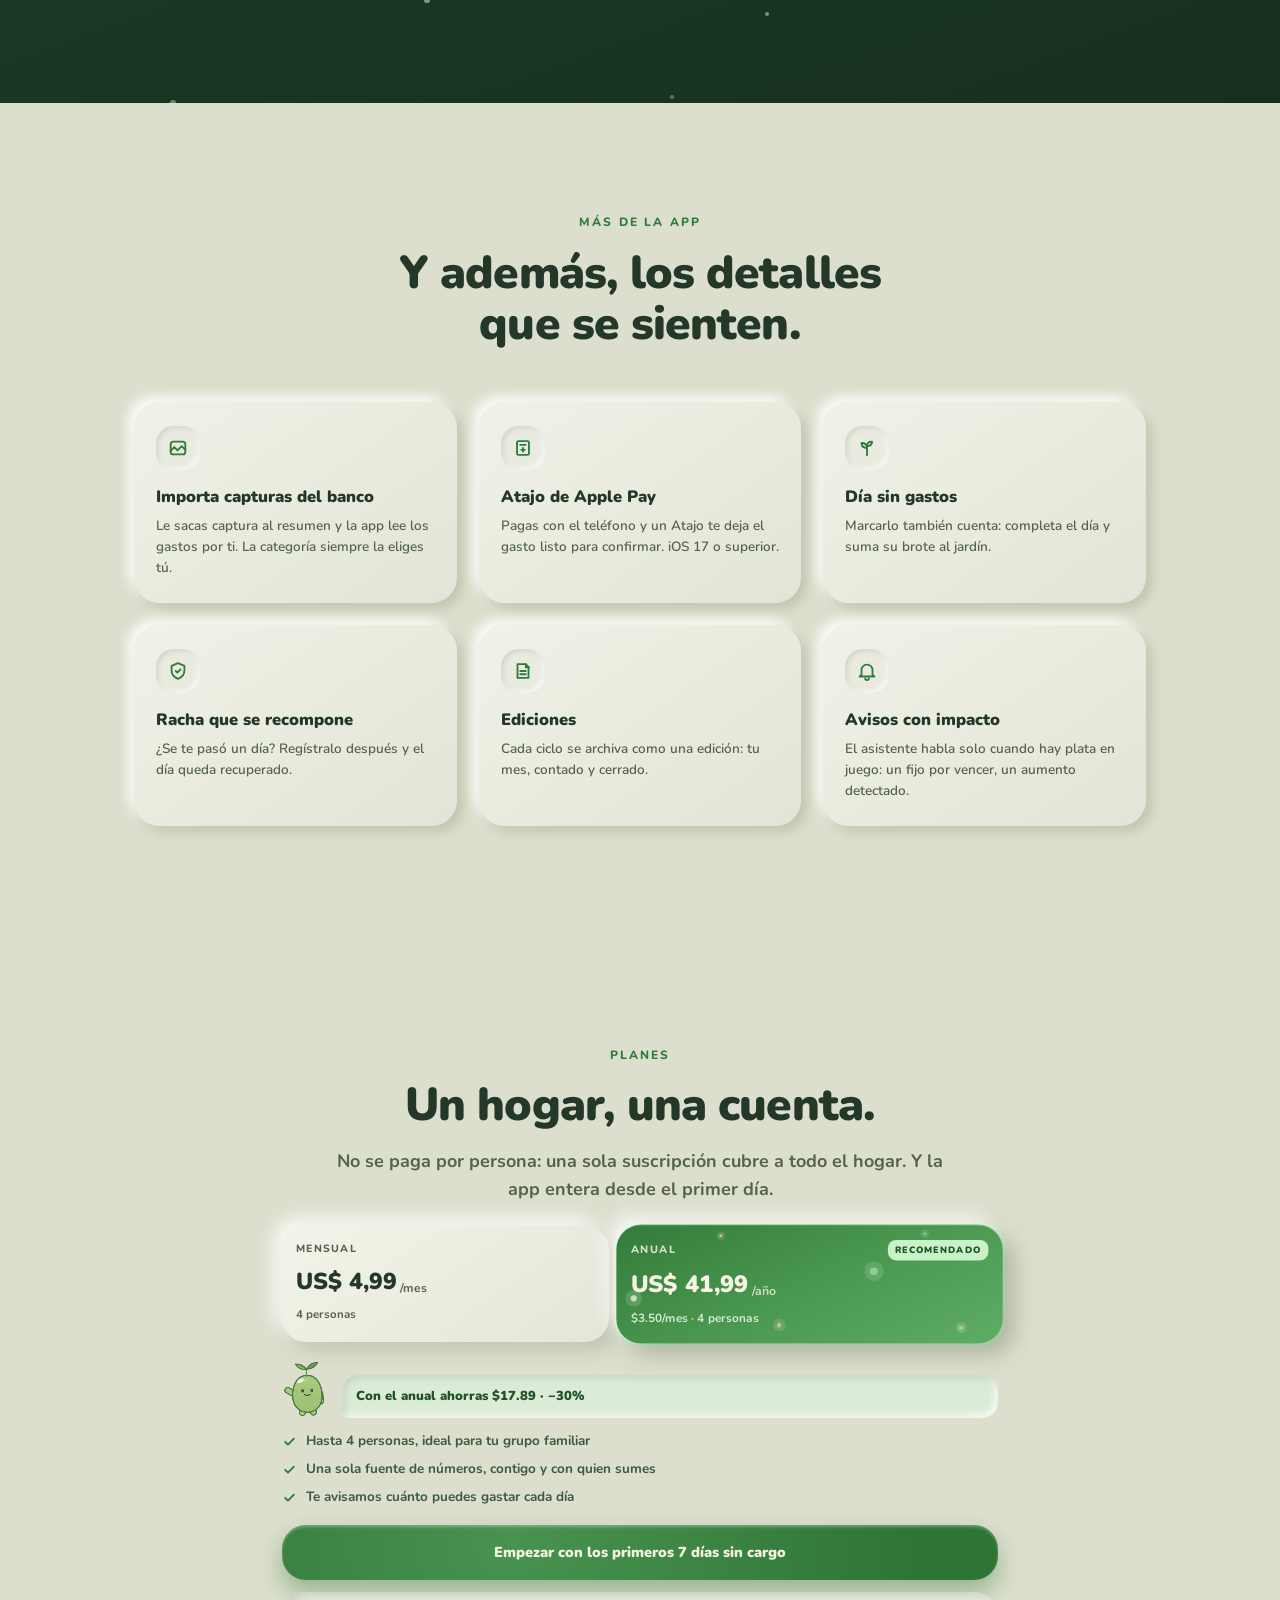
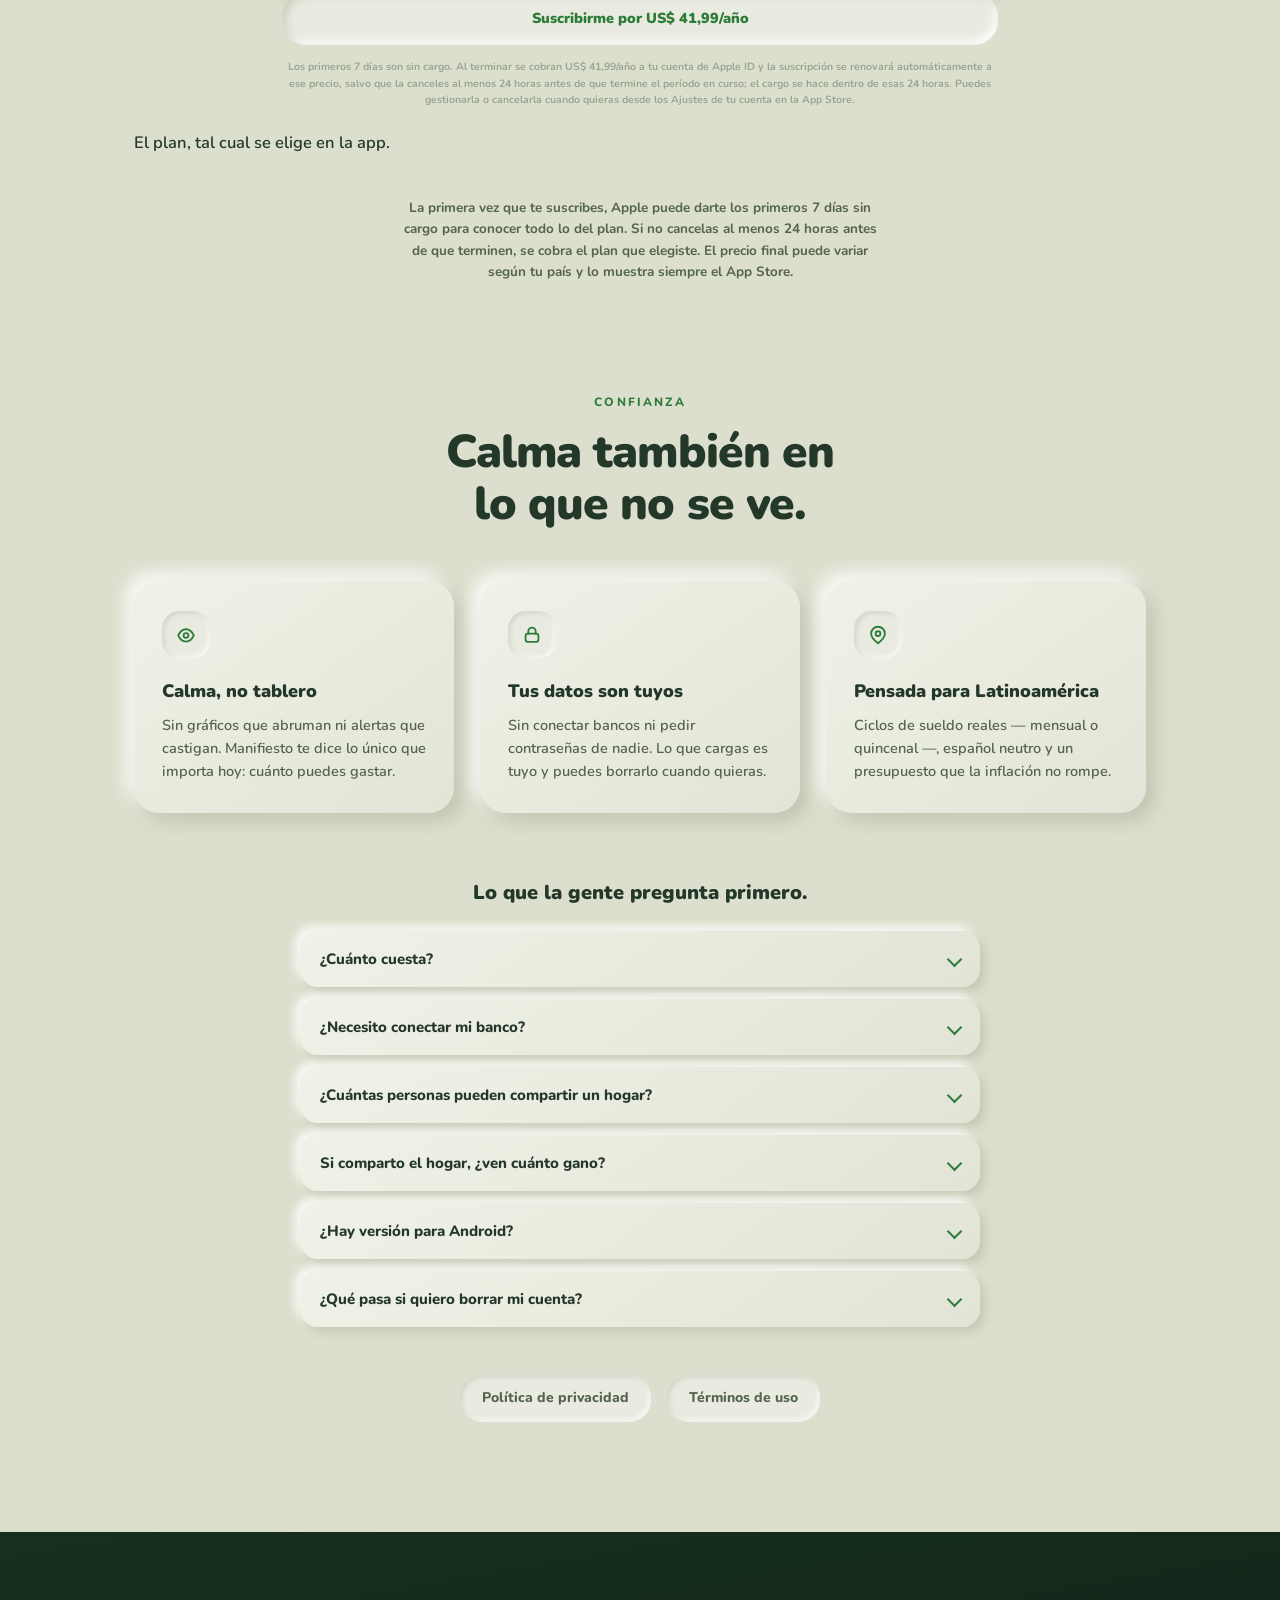
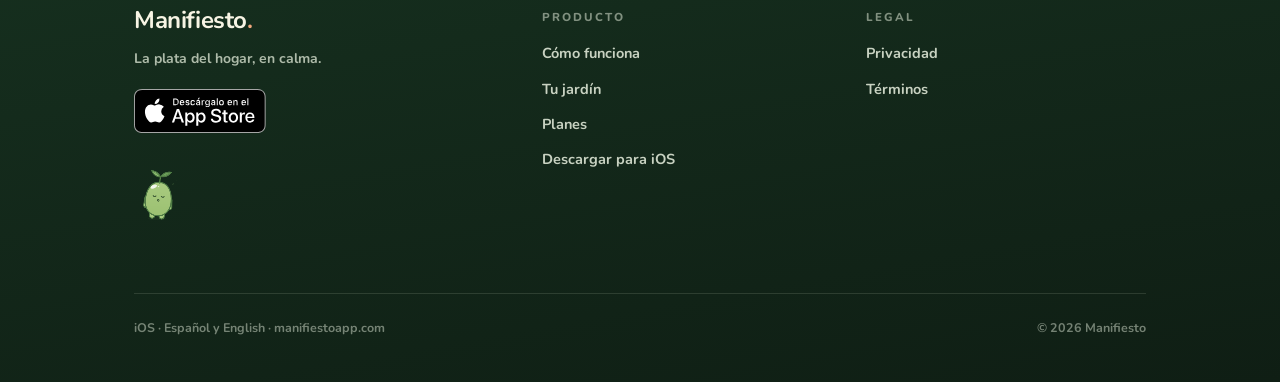
==== commit 782da5bf: "fix(landing): «¿Cuánto cuesta?» arranca por el uso sin plan, y el precio de los datos estructurados " ====
--- a/index.html
+++ b/index.html
@@ -77,7 +77,7 @@
           "@type": "Offer",
           "price": "4.99",
           "priceCurrency": "USD",
-          "description": "Suscripción mensual por hogar, con los primeros 7 días sin cargo al suscribirte por primera vez"
+          "description": "Plan Huerta mensual, para un espacio de hasta 4 personas, con los primeros 7 días sin cargo al suscribirte por primera vez. La app también se usa sin plan, con límites."
         }
       },
       {
@@ -3134,7 +3134,7 @@
         <h3 class="faq__title">Lo que la gente pregunta primero.</h3>
         <details class="faq__item">
           <summary>¿Cuánto cuesta?</summary>
-          <p>Manifiesto es una suscripción por hogar, no por persona: Plan Jardín, para una persona (US$ 2,99/mes o US$ 24,99/año), o Plan Huerta, para hasta 4 personas (US$ 4,99/mes o US$ 41,99/año). La primera vez que te suscribes, Apple puede darte los primeros 7 días sin cargo para conocer todo lo del plan, y cancelas cuando quieras desde tu cuenta de Apple. Sin plan, la app también funciona, con sus límites.</p>
+          <p>Manifiesto se usa sin plan, con límites: anotar gastos e ingresos, ver cuánto te queda hoy, tu jardín y tu racha no requieren compra. Un plan suma todo lo demás y cubre a todo tu espacio: Plan Jardín, para una persona (US$ 2,99/mes o US$ 24,99/año), o Plan Huerta, para hasta 4 personas (US$ 4,99/mes o US$ 41,99/año). La primera vez que te suscribes, Apple puede darte los primeros 7 días sin cargo para conocer todo lo del plan, y cancelas cuando quieras desde tu cuenta de Apple.</p>
         </details>
         <details class="faq__item">
           <summary>¿Necesito conectar mi banco?</summary>
